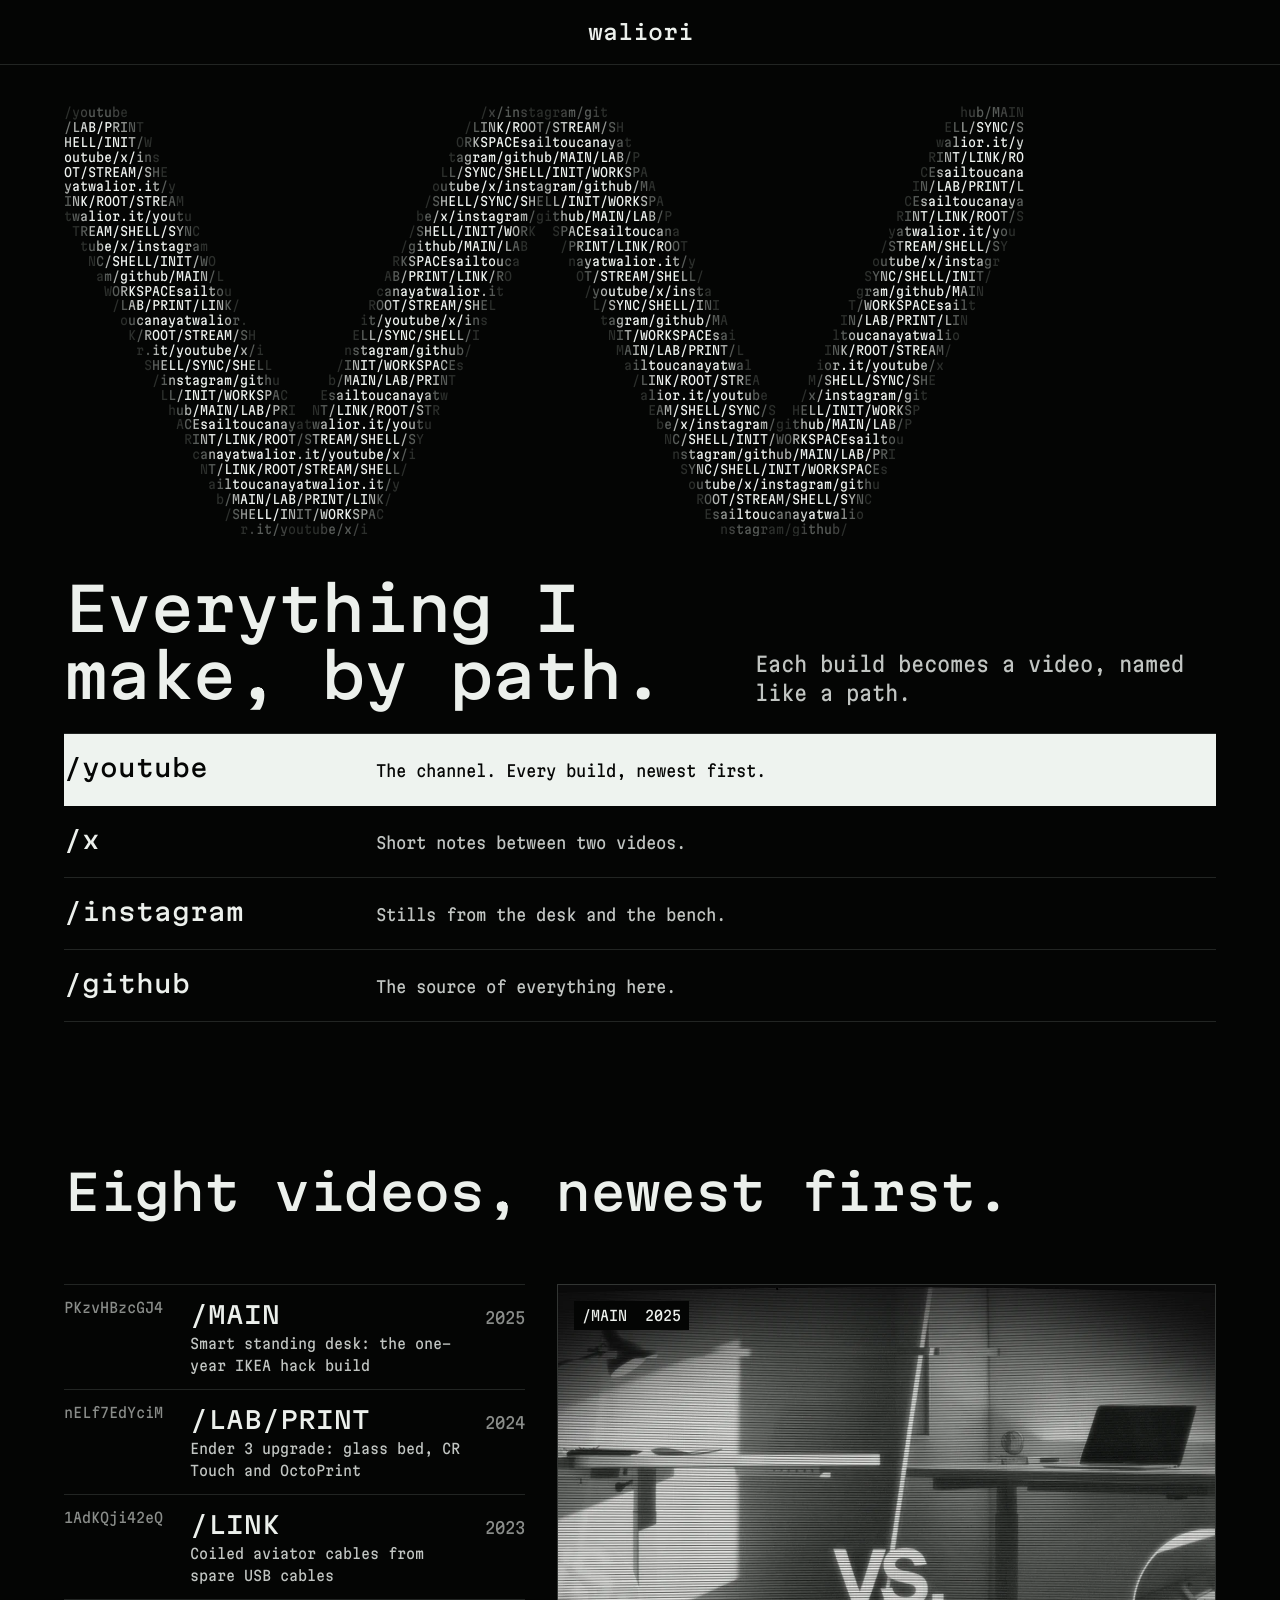
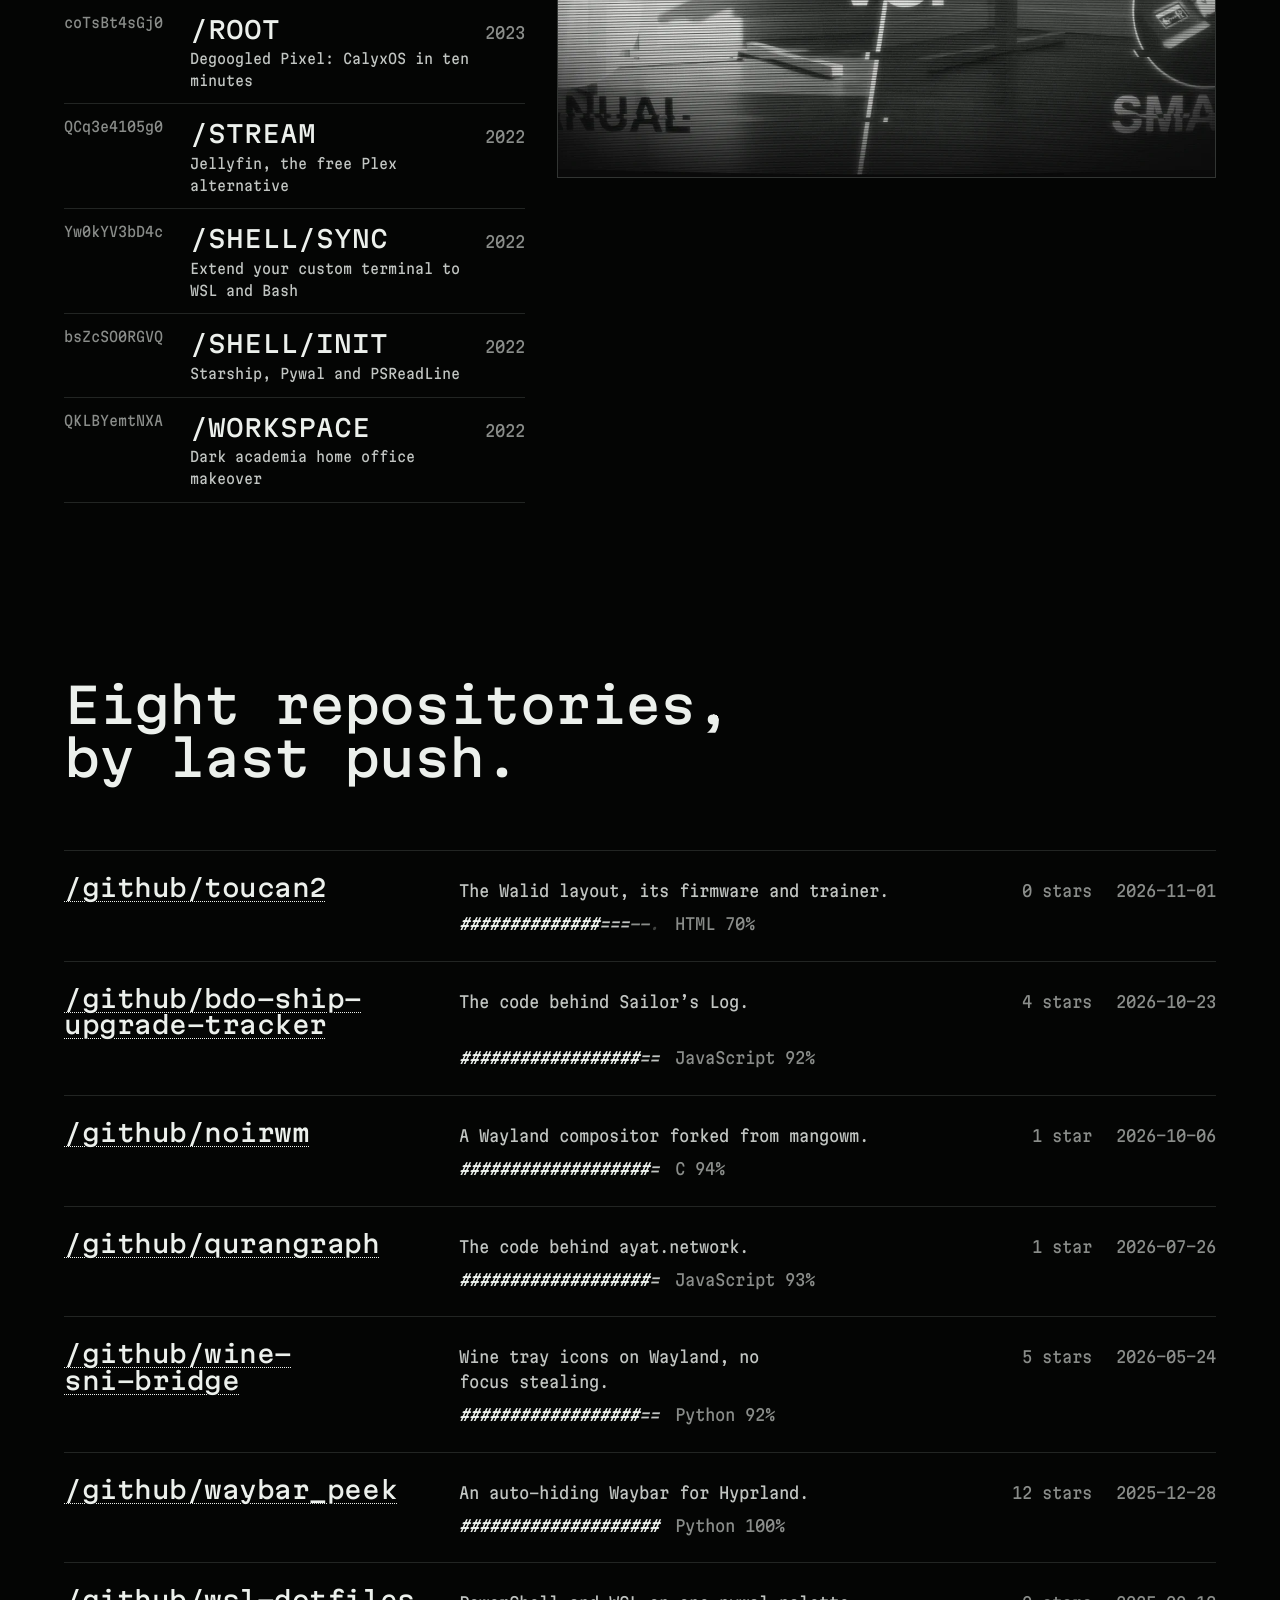
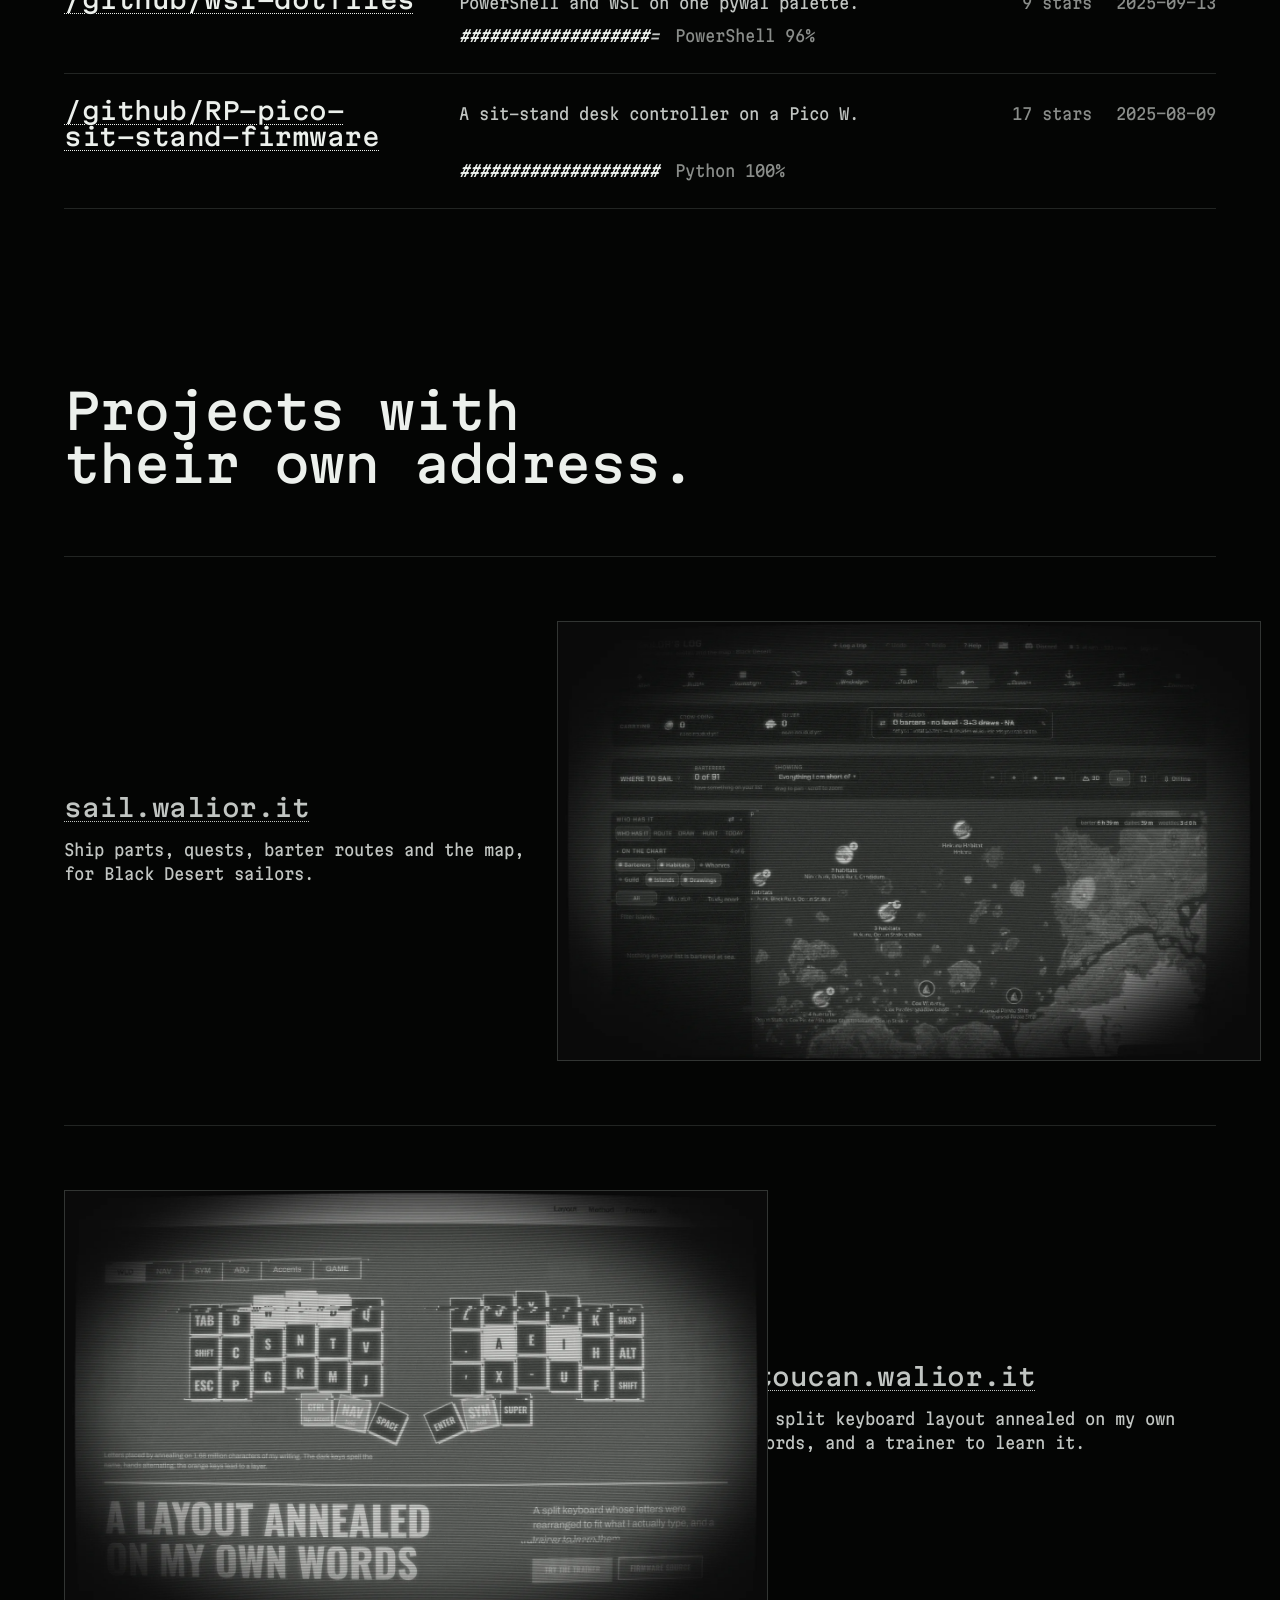
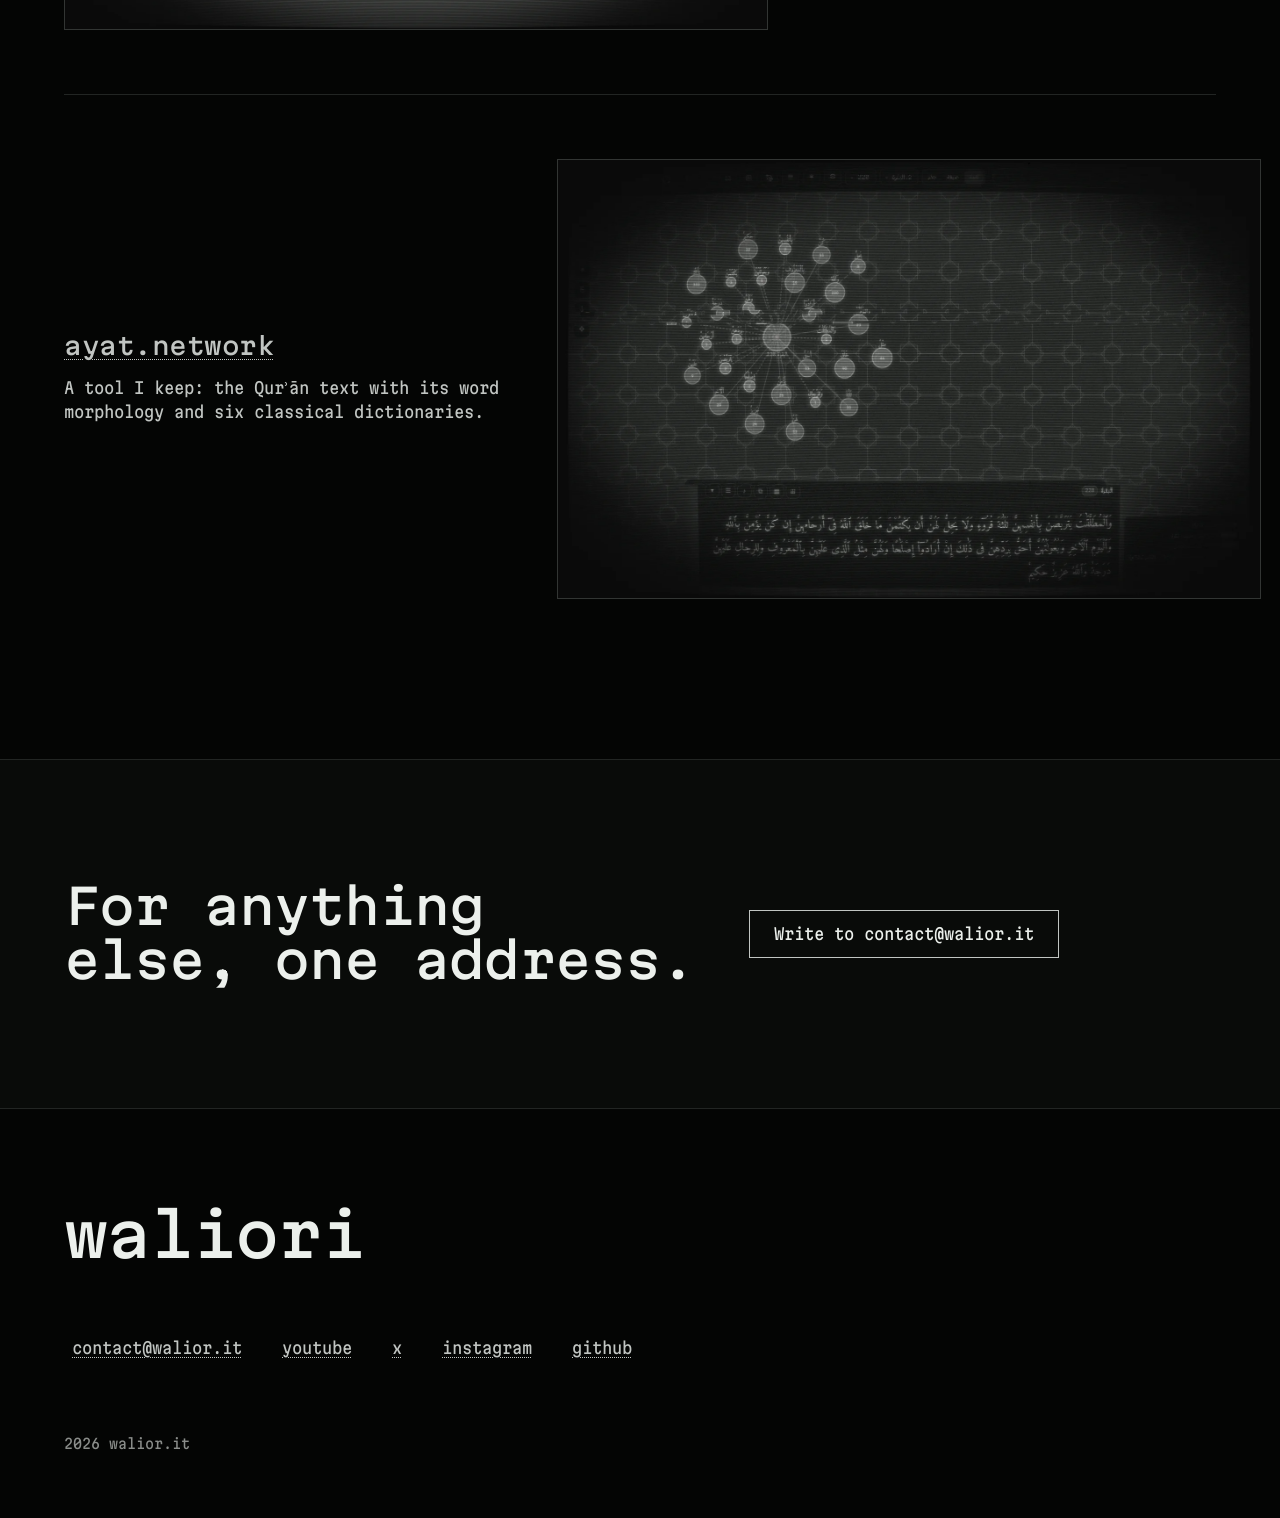
==== site/index.html @ be0cc763 "the videos become a log beside a monitor: eight rows with their full ids, paths, titles and years, a" ====
<!doctype html>
<html lang="en">
<head>
<meta charset="utf-8">
<meta name="viewport" content="width=device-width, initial-scale=1">
<title>waliori</title>
<meta name="description" content="waliori: the channel, the accounts and the projects, listed as paths.">
<link rel="canonical" href="https://walior.it/">
<link rel="icon" href="favicon.svg" type="image/svg+xml">
<meta property="og:title" content="waliori">
<meta property="og:description" content="The channel, the accounts and the projects, listed as paths.">
<meta property="og:url" content="https://walior.it/">
<meta property="og:image" content="https://walior.it/og.png">
<meta property="og:type" content="website">
<meta name="twitter:card" content="summary_large_image">
<link rel="preconnect" href="https://fonts.googleapis.com">
<link rel="preconnect" href="https://fonts.gstatic.com" crossorigin>
<link href="https://fonts.googleapis.com/css2?family=Martian+Mono:wdth,wght@75..112.5,400..700&display=swap" rel="stylesheet">
<link rel="stylesheet" href="style.css">
<script>document.documentElement.classList.add('js');</script>
<script type="application/ld+json">
{"@context":"https://schema.org","@graph":[
 {"@type":"Person","@id":"https://walior.it/#waliori","name":"waliori","url":"https://walior.it/","image":"https://walior.it/og.png",
  "sameAs":["https://www.youtube.com/channel/UCEMDIemBABgR4RmRge88Nzg","https://x.com/waliori","https://www.instagram.com/waliorit/","https://github.com/waliori"],
  "email":"mailto:contact@walior.it"},
 {"@type":"WebSite","@id":"https://walior.it/#site","url":"https://walior.it/","name":"waliori","publisher":{"@id":"https://walior.it/#waliori"},"inLanguage":"en"}
]}
</script>
</head>
<body>
<a class="skip" href="#main">Skip to content</a>
<header class="mast">
  <div class="container"><a class="wordmark" href="/" aria-label="waliori, home">waliori</a></div>
</header>
<main id="main">
  <section class="hero">
    <div class="container">
      <figure class="mark" aria-label="The waliori mark: four slashes typed in a row, a w, printed from the names of the paths on this page">
        <pre aria-hidden="true"><b style="--r:0"><i class="g0">/</i><i class="g0">y</i><i class="g1">o</i><i class="g2">u</i><i class="g2">t</i><i class="g2">u</i><i class="g1">b</i><i class="g0">e</i>                                            <i class="g0">/</i><i class="g1">x</i><i class="g2">/</i><i class="g2">i</i><i class="g2">n</i><i class="g1">s</i><i class="g0">t</i><i class="g0">a</i><i class="g0">g</i><i class="g0">r</i><i class="g1">a</i><i class="g2">m</i><i class="g2">/</i><i class="g2">g</i><i class="g1">i</i><i class="g0">t</i>                                            <i class="g0">h</i><i class="g1">u</i><i class="g2">b</i><i class="g2">/</i><i class="g2">M</i><i class="g1">A</i><i class="g0">I</i><i class="g0">N</i></b><b style="--r:1"><i class="g3">/</i><i class="g5">L</i><i class="g6">A</i><i class="g7">B</i><i class="g7">/</i><i class="g7">P</i><i class="g5">R</i><i class="g4">I</i><i class="g2">N</i><i class="g0">T</i>                                        <i class="g0">/</i><i class="g2">L</i><i class="g4">I</i><i class="g5">N</i><i class="g7">K</i><i class="g7">/</i><i class="g7">R</i><i class="g6">O</i><i class="g5">O</i><i class="g3">T</i><i class="g3">/</i><i class="g5">S</i><i class="g6">T</i><i class="g7">R</i><i class="g7">E</i><i class="g7">A</i><i class="g5">M</i><i class="g4">/</i><i class="g2">S</i><i class="g0">H</i>                                        <i class="g0">E</i><i class="g2">L</i><i class="g4">L</i><i class="g5">/</i><i class="g7">S</i><i class="g7">Y</i><i class="g7">N</i><i class="g6">C</i><i class="g5">/</i><i class="g3">S</i></b><b style="--r:2"><i class="g6">H</i><i class="g7">E</i><i class="g7">L</i><i class="g7">L</i><i class="g7">/</i><i class="g7">I</i><i class="g7">N</i><i class="g7">I</i><i class="g5">T</i><i class="g2">/</i><i class="g0">W</i>                                      <i class="g0">O</i><i class="g2">R</i><i class="g5">K</i><i class="g7">S</i><i class="g7">P</i><i class="g7">A</i><i class="g7">C</i><i class="g7">E</i><i class="g7">s</i><i class="g7">a</i><i class="g6">i</i><i class="g6">l</i><i class="g7">t</i><i class="g7">o</i><i class="g7">u</i><i class="g7">c</i><i class="g7">a</i><i class="g7">n</i><i class="g7">a</i><i class="g5">y</i><i class="g2">a</i><i class="g0">t</i>                                      <i class="g0">w</i><i class="g2">a</i><i class="g5">l</i><i class="g7">i</i><i class="g7">o</i><i class="g7">r</i><i class="g7">.</i><i class="g7">i</i><i class="g7">t</i><i class="g7">/</i><i class="g6">y</i></b><b style="--r:3"><i class="g7">o</i><i class="g7">u</i><i class="g7">t</i><i class="g7">u</i><i class="g7">b</i><i class="g7">e</i><i class="g7">/</i><i class="g7">x</i><i class="g7">/</i><i class="g5">i</i><i class="g2">n</i><i class="g0">s</i>                                    <i class="g0">t</i><i class="g2">a</i><i class="g5">g</i><i class="g7">r</i><i class="g7">a</i><i class="g7">m</i><i class="g7">/</i><i class="g7">g</i><i class="g7">i</i><i class="g7">t</i><i class="g7">h</i><i class="g7">u</i><i class="g7">b</i><i class="g7">/</i><i class="g7">M</i><i class="g7">A</i><i class="g7">I</i><i class="g7">N</i><i class="g7">/</i><i class="g7">L</i><i class="g7">A</i><i class="g5">B</i><i class="g2">/</i><i class="g0">P</i>                                    <i class="g0">R</i><i class="g2">I</i><i class="g5">N</i><i class="g7">T</i><i class="g7">/</i><i class="g7">L</i><i class="g7">I</i><i class="g7">N</i><i class="g7">K</i><i class="g7">/</i><i class="g7">R</i><i class="g7">O</i></b><b style="--r:4"><i class="g7">O</i><i class="g7">T</i><i class="g7">/</i><i class="g7">S</i><i class="g7">T</i><i class="g7">R</i><i class="g7">E</i><i class="g7">A</i><i class="g7">M</i><i class="g7">/</i><i class="g5">S</i><i class="g2">H</i><i class="g0">E</i>                                  <i class="g0">L</i><i class="g2">L</i><i class="g5">/</i><i class="g7">S</i><i class="g7">Y</i><i class="g7">N</i><i class="g7">C</i><i class="g7">/</i><i class="g7">S</i><i class="g7">H</i><i class="g7">E</i><i class="g7">L</i><i class="g7">L</i><i class="g7">/</i><i class="g7">I</i><i class="g7">N</i><i class="g7">I</i><i class="g7">T</i><i class="g7">/</i><i class="g7">W</i><i class="g7">O</i><i class="g7">R</i><i class="g7">K</i><i class="g5">S</i><i class="g2">P</i><i class="g0">A</i>                                  <i class="g0">C</i><i class="g2">E</i><i class="g5">s</i><i class="g7">a</i><i class="g7">i</i><i class="g7">l</i><i class="g7">t</i><i class="g7">o</i><i class="g7">u</i><i class="g7">c</i><i class="g7">a</i><i class="g7">n</i><i class="g7">a</i></b><b style="--r:5"><i class="g5">y</i><i class="g7">a</i><i class="g7">t</i><i class="g7">w</i><i class="g7">a</i><i class="g7">l</i><i class="g7">i</i><i class="g7">o</i><i class="g7">r</i><i class="g7">.</i><i class="g7">i</i><i class="g5">t</i><i class="g2">/</i><i class="g0">y</i>                                <i class="g0">o</i><i class="g2">u</i><i class="g5">t</i><i class="g7">u</i><i class="g7">b</i><i class="g7">e</i><i class="g7">/</i><i class="g7">x</i><i class="g7">/</i><i class="g7">i</i><i class="g7">n</i><i class="g7">s</i><i class="g7">t</i><i class="g5">a</i><i class="g5">g</i><i class="g7">r</i><i class="g7">a</i><i class="g7">m</i><i class="g7">/</i><i class="g7">g</i><i class="g7">i</i><i class="g7">t</i><i class="g7">h</i><i class="g7">u</i><i class="g7">b</i><i class="g5">/</i><i class="g2">M</i><i class="g0">A</i>                                <i class="g0">I</i><i class="g2">N</i><i class="g5">/</i><i class="g7">L</i><i class="g7">A</i><i class="g7">B</i><i class="g7">/</i><i class="g7">P</i><i class="g7">R</i><i class="g7">I</i><i class="g7">N</i><i class="g7">T</i><i class="g7">/</i><i class="g5">L</i></b><b style="--r:6"><i class="g2">I</i><i class="g5">N</i><i class="g7">K</i><i class="g7">/</i><i class="g7">R</i><i class="g7">O</i><i class="g7">O</i><i class="g7">T</i><i class="g7">/</i><i class="g7">S</i><i class="g7">T</i><i class="g7">R</i><i class="g5">E</i><i class="g2">A</i><i class="g0">M</i>                              <i class="g0">/</i><i class="g2">S</i><i class="g5">H</i><i class="g7">E</i><i class="g7">L</i><i class="g7">L</i><i class="g7">/</i><i class="g7">S</i><i class="g7">Y</i><i class="g7">N</i><i class="g7">C</i><i class="g7">/</i><i class="g7">S</i><i class="g5">H</i><i class="g2">E</i><i class="g2">L</i><i class="g5">L</i><i class="g7">/</i><i class="g7">I</i><i class="g7">N</i><i class="g7">I</i><i class="g7">T</i><i class="g7">/</i><i class="g7">W</i><i class="g7">O</i><i class="g7">R</i><i class="g7">K</i><i class="g5">S</i><i class="g2">P</i><i class="g0">A</i>                              <i class="g0">C</i><i class="g2">E</i><i class="g5">s</i><i class="g7">a</i><i class="g7">i</i><i class="g7">l</i><i class="g7">t</i><i class="g7">o</i><i class="g7">u</i><i class="g7">c</i><i class="g7">a</i><i class="g7">n</i><i class="g7">a</i><i class="g5">y</i><i class="g2">a</i></b><b style="--r:7"><i class="g0">t</i><i class="g2">w</i><i class="g5">a</i><i class="g7">l</i><i class="g7">i</i><i class="g7">o</i><i class="g7">r</i><i class="g7">.</i><i class="g7">i</i><i class="g7">t</i><i class="g7">/</i><i class="g7">y</i><i class="g7">o</i><i class="g5">u</i><i class="g2">t</i><i class="g0">u</i>                            <i class="g0">b</i><i class="g2">e</i><i class="g5">/</i><i class="g7">x</i><i class="g7">/</i><i class="g7">i</i><i class="g7">n</i><i class="g7">s</i><i class="g7">t</i><i class="g7">a</i><i class="g7">g</i><i class="g7">r</i><i class="g7">a</i><i class="g5">m</i><i class="g2">/</i><i class="g0">g</i><i class="g0">i</i><i class="g2">t</i><i class="g5">h</i><i class="g7">u</i><i class="g7">b</i><i class="g7">/</i><i class="g7">M</i><i class="g7">A</i><i class="g7">I</i><i class="g7">N</i><i class="g7">/</i><i class="g7">L</i><i class="g7">A</i><i class="g5">B</i><i class="g2">/</i><i class="g0">P</i>                            <i class="g0">R</i><i class="g2">I</i><i class="g5">N</i><i class="g7">T</i><i class="g7">/</i><i class="g7">L</i><i class="g7">I</i><i class="g7">N</i><i class="g7">K</i><i class="g7">/</i><i class="g7">R</i><i class="g7">O</i><i class="g7">O</i><i class="g5">T</i><i class="g2">/</i><i class="g0">S</i></b><b style="--r:8"> <i class="g0">T</i><i class="g2">R</i><i class="g5">E</i><i class="g7">A</i><i class="g7">M</i><i class="g7">/</i><i class="g7">S</i><i class="g7">H</i><i class="g7">E</i><i class="g7">L</i><i class="g7">L</i><i class="g7">/</i><i class="g7">S</i><i class="g5">Y</i><i class="g2">N</i><i class="g0">C</i>                          <i class="g0">/</i><i class="g2">S</i><i class="g5">H</i><i class="g7">E</i><i class="g7">L</i><i class="g7">L</i><i class="g7">/</i><i class="g7">I</i><i class="g7">N</i><i class="g7">I</i><i class="g7">T</i><i class="g7">/</i><i class="g7">W</i><i class="g5">O</i><i class="g2">R</i><i class="g0">K</i>  <i class="g0">S</i><i class="g2">P</i><i class="g5">A</i><i class="g7">C</i><i class="g7">E</i><i class="g7">s</i><i class="g7">a</i><i class="g7">i</i><i class="g7">l</i><i class="g7">t</i><i class="g7">o</i><i class="g7">u</i><i class="g7">c</i><i class="g5">a</i><i class="g2">n</i><i class="g0">a</i>                          <i class="g0">y</i><i class="g2">a</i><i class="g5">t</i><i class="g7">w</i><i class="g7">a</i><i class="g7">l</i><i class="g7">i</i><i class="g7">o</i><i class="g7">r</i><i class="g7">.</i><i class="g7">i</i><i class="g7">t</i><i class="g7">/</i><i class="g5">y</i><i class="g2">o</i><i class="g0">u</i></b><b style="--r:9">  <i class="g0">t</i><i class="g2">u</i><i class="g5">b</i><i class="g7">e</i><i class="g7">/</i><i class="g7">x</i><i class="g7">/</i><i class="g7">i</i><i class="g7">n</i><i class="g7">s</i><i class="g7">t</i><i class="g7">a</i><i class="g7">g</i><i class="g5">r</i><i class="g2">a</i><i class="g0">m</i>                        <i class="g0">/</i><i class="g2">g</i><i class="g5">i</i><i class="g7">t</i><i class="g7">h</i><i class="g7">u</i><i class="g7">b</i><i class="g7">/</i><i class="g7">M</i><i class="g7">A</i><i class="g7">I</i><i class="g7">N</i><i class="g7">/</i><i class="g5">L</i><i class="g2">A</i><i class="g0">B</i>    <i class="g0">/</i><i class="g2">P</i><i class="g5">R</i><i class="g7">I</i><i class="g7">N</i><i class="g7">T</i><i class="g7">/</i><i class="g7">L</i><i class="g7">I</i><i class="g7">N</i><i class="g7">K</i><i class="g7">/</i><i class="g7">R</i><i class="g5">O</i><i class="g2">O</i><i class="g0">T</i>                        <i class="g0">/</i><i class="g2">S</i><i class="g5">T</i><i class="g7">R</i><i class="g7">E</i><i class="g7">A</i><i class="g7">M</i><i class="g7">/</i><i class="g7">S</i><i class="g7">H</i><i class="g7">E</i><i class="g7">L</i><i class="g7">L</i><i class="g5">/</i><i class="g2">S</i><i class="g0">Y</i></b><b style="--r:10">   <i class="g0">N</i><i class="g2">C</i><i class="g5">/</i><i class="g7">S</i><i class="g7">H</i><i class="g7">E</i><i class="g7">L</i><i class="g7">L</i><i class="g7">/</i><i class="g7">I</i><i class="g7">N</i><i class="g7">I</i><i class="g7">T</i><i class="g5">/</i><i class="g2">W</i><i class="g0">O</i>                      <i class="g0">R</i><i class="g2">K</i><i class="g5">S</i><i class="g7">P</i><i class="g7">A</i><i class="g7">C</i><i class="g7">E</i><i class="g7">s</i><i class="g7">a</i><i class="g7">i</i><i class="g7">l</i><i class="g7">t</i><i class="g7">o</i><i class="g5">u</i><i class="g2">c</i><i class="g0">a</i>      <i class="g0">n</i><i class="g2">a</i><i class="g5">y</i><i class="g7">a</i><i class="g7">t</i><i class="g7">w</i><i class="g7">a</i><i class="g7">l</i><i class="g7">i</i><i class="g7">o</i><i class="g7">r</i><i class="g7">.</i><i class="g7">i</i><i class="g5">t</i><i class="g2">/</i><i class="g0">y</i>                      <i class="g0">o</i><i class="g2">u</i><i class="g5">t</i><i class="g7">u</i><i class="g7">b</i><i class="g7">e</i><i class="g7">/</i><i class="g7">x</i><i class="g7">/</i><i class="g7">i</i><i class="g7">n</i><i class="g7">s</i><i class="g7">t</i><i class="g5">a</i><i class="g2">g</i><i class="g0">r</i></b><b style="--r:11">    <i class="g0">a</i><i class="g2">m</i><i class="g5">/</i><i class="g7">g</i><i class="g7">i</i><i class="g7">t</i><i class="g7">h</i><i class="g7">u</i><i class="g7">b</i><i class="g7">/</i><i class="g7">M</i><i class="g7">A</i><i class="g7">I</i><i class="g5">N</i><i class="g2">/</i><i class="g0">L</i>                    <i class="g0">A</i><i class="g2">B</i><i class="g5">/</i><i class="g7">P</i><i class="g7">R</i><i class="g7">I</i><i class="g7">N</i><i class="g7">T</i><i class="g7">/</i><i class="g7">L</i><i class="g7">I</i><i class="g7">N</i><i class="g7">K</i><i class="g5">/</i><i class="g2">R</i><i class="g0">O</i>        <i class="g0">O</i><i class="g2">T</i><i class="g5">/</i><i class="g7">S</i><i class="g7">T</i><i class="g7">R</i><i class="g7">E</i><i class="g7">A</i><i class="g7">M</i><i class="g7">/</i><i class="g7">S</i><i class="g7">H</i><i class="g7">E</i><i class="g5">L</i><i class="g2">L</i><i class="g0">/</i>                    <i class="g0">S</i><i class="g2">Y</i><i class="g5">N</i><i class="g7">C</i><i class="g7">/</i><i class="g7">S</i><i class="g7">H</i><i class="g7">E</i><i class="g7">L</i><i class="g7">L</i><i class="g7">/</i><i class="g7">I</i><i class="g7">N</i><i class="g5">I</i><i class="g2">T</i><i class="g0">/</i></b><b style="--r:12">     <i class="g0">W</i><i class="g2">O</i><i class="g5">R</i><i class="g7">K</i><i class="g7">S</i><i class="g7">P</i><i class="g7">A</i><i class="g7">C</i><i class="g7">E</i><i class="g7">s</i><i class="g7">a</i><i class="g7">i</i><i class="g7">l</i><i class="g5">t</i><i class="g2">o</i><i class="g0">u</i>                  <i class="g0">c</i><i class="g2">a</i><i class="g5">n</i><i class="g7">a</i><i class="g7">y</i><i class="g7">a</i><i class="g7">t</i><i class="g7">w</i><i class="g7">a</i><i class="g7">l</i><i class="g7">i</i><i class="g7">o</i><i class="g7">r</i><i class="g5">.</i><i class="g2">i</i><i class="g0">t</i>          <i class="g0">/</i><i class="g2">y</i><i class="g5">o</i><i class="g7">u</i><i class="g7">t</i><i class="g7">u</i><i class="g7">b</i><i class="g7">e</i><i class="g7">/</i><i class="g7">x</i><i class="g7">/</i><i class="g7">i</i><i class="g7">n</i><i class="g5">s</i><i class="g2">t</i><i class="g0">a</i>                  <i class="g0">g</i><i class="g2">r</i><i class="g5">a</i><i class="g7">m</i><i class="g7">/</i><i class="g7">g</i><i class="g7">i</i><i class="g7">t</i><i class="g7">h</i><i class="g7">u</i><i class="g7">b</i><i class="g7">/</i><i class="g7">M</i><i class="g5">A</i><i class="g2">I</i><i class="g0">N</i></b><b style="--r:13">      <i class="g0">/</i><i class="g2">L</i><i class="g5">A</i><i class="g7">B</i><i class="g7">/</i><i class="g7">P</i><i class="g7">R</i><i class="g7">I</i><i class="g7">N</i><i class="g7">T</i><i class="g7">/</i><i class="g7">L</i><i class="g7">I</i><i class="g5">N</i><i class="g2">K</i><i class="g0">/</i>                <i class="g0">R</i><i class="g2">O</i><i class="g5">O</i><i class="g7">T</i><i class="g7">/</i><i class="g7">S</i><i class="g7">T</i><i class="g7">R</i><i class="g7">E</i><i class="g7">A</i><i class="g7">M</i><i class="g7">/</i><i class="g7">S</i><i class="g5">H</i><i class="g2">E</i><i class="g0">L</i>            <i class="g0">L</i><i class="g2">/</i><i class="g5">S</i><i class="g7">Y</i><i class="g7">N</i><i class="g7">C</i><i class="g7">/</i><i class="g7">S</i><i class="g7">H</i><i class="g7">E</i><i class="g7">L</i><i class="g7">L</i><i class="g7">/</i><i class="g5">I</i><i class="g2">N</i><i class="g0">I</i>                <i class="g0">T</i><i class="g2">/</i><i class="g5">W</i><i class="g7">O</i><i class="g7">R</i><i class="g7">K</i><i class="g7">S</i><i class="g7">P</i><i class="g7">A</i><i class="g7">C</i><i class="g7">E</i><i class="g7">s</i><i class="g7">a</i><i class="g5">i</i><i class="g2">l</i><i class="g0">t</i></b><b style="--r:14">       <i class="g0">o</i><i class="g2">u</i><i class="g5">c</i><i class="g7">a</i><i class="g7">n</i><i class="g7">a</i><i class="g7">y</i><i class="g7">a</i><i class="g7">t</i><i class="g7">w</i><i class="g7">a</i><i class="g7">l</i><i class="g7">i</i><i class="g5">o</i><i class="g2">r</i><i class="g0">.</i>              <i class="g0">i</i><i class="g2">t</i><i class="g5">/</i><i class="g7">y</i><i class="g7">o</i><i class="g7">u</i><i class="g7">t</i><i class="g7">u</i><i class="g7">b</i><i class="g7">e</i><i class="g7">/</i><i class="g7">x</i><i class="g7">/</i><i class="g5">i</i><i class="g2">n</i><i class="g0">s</i>              <i class="g0">t</i><i class="g2">a</i><i class="g5">g</i><i class="g7">r</i><i class="g7">a</i><i class="g7">m</i><i class="g7">/</i><i class="g7">g</i><i class="g7">i</i><i class="g7">t</i><i class="g7">h</i><i class="g7">u</i><i class="g7">b</i><i class="g5">/</i><i class="g2">M</i><i class="g0">A</i>              <i class="g0">I</i><i class="g2">N</i><i class="g5">/</i><i class="g7">L</i><i class="g7">A</i><i class="g7">B</i><i class="g7">/</i><i class="g7">P</i><i class="g7">R</i><i class="g7">I</i><i class="g7">N</i><i class="g7">T</i><i class="g7">/</i><i class="g5">L</i><i class="g2">I</i><i class="g0">N</i></b><b style="--r:15">        <i class="g0">K</i><i class="g2">/</i><i class="g5">R</i><i class="g7">O</i><i class="g7">O</i><i class="g7">T</i><i class="g7">/</i><i class="g7">S</i><i class="g7">T</i><i class="g7">R</i><i class="g7">E</i><i class="g7">A</i><i class="g7">M</i><i class="g5">/</i><i class="g2">S</i><i class="g0">H</i>            <i class="g0">E</i><i class="g2">L</i><i class="g5">L</i><i class="g7">/</i><i class="g7">S</i><i class="g7">Y</i><i class="g7">N</i><i class="g7">C</i><i class="g7">/</i><i class="g7">S</i><i class="g7">H</i><i class="g7">E</i><i class="g7">L</i><i class="g5">L</i><i class="g2">/</i><i class="g0">I</i>                <i class="g0">N</i><i class="g2">I</i><i class="g5">T</i><i class="g7">/</i><i class="g7">W</i><i class="g7">O</i><i class="g7">R</i><i class="g7">K</i><i class="g7">S</i><i class="g7">P</i><i class="g7">A</i><i class="g7">C</i><i class="g7">E</i><i class="g5">s</i><i class="g2">a</i><i class="g0">i</i>            <i class="g0">l</i><i class="g2">t</i><i class="g5">o</i><i class="g7">u</i><i class="g7">c</i><i class="g7">a</i><i class="g7">n</i><i class="g7">a</i><i class="g7">y</i><i class="g7">a</i><i class="g7">t</i><i class="g7">w</i><i class="g7">a</i><i class="g5">l</i><i class="g2">i</i><i class="g0">o</i></b><b style="--r:16">         <i class="g0">r</i><i class="g2">.</i><i class="g5">i</i><i class="g7">t</i><i class="g7">/</i><i class="g7">y</i><i class="g7">o</i><i class="g7">u</i><i class="g7">t</i><i class="g7">u</i><i class="g7">b</i><i class="g7">e</i><i class="g7">/</i><i class="g5">x</i><i class="g2">/</i><i class="g0">i</i>          <i class="g0">n</i><i class="g2">s</i><i class="g5">t</i><i class="g7">a</i><i class="g7">g</i><i class="g7">r</i><i class="g7">a</i><i class="g7">m</i><i class="g7">/</i><i class="g7">g</i><i class="g7">i</i><i class="g7">t</i><i class="g7">h</i><i class="g5">u</i><i class="g2">b</i><i class="g0">/</i>                  <i class="g0">M</i><i class="g2">A</i><i class="g5">I</i><i class="g7">N</i><i class="g7">/</i><i class="g7">L</i><i class="g7">A</i><i class="g7">B</i><i class="g7">/</i><i class="g7">P</i><i class="g7">R</i><i class="g7">I</i><i class="g7">N</i><i class="g5">T</i><i class="g2">/</i><i class="g0">L</i>          <i class="g0">I</i><i class="g2">N</i><i class="g5">K</i><i class="g7">/</i><i class="g7">R</i><i class="g7">O</i><i class="g7">O</i><i class="g7">T</i><i class="g7">/</i><i class="g7">S</i><i class="g7">T</i><i class="g7">R</i><i class="g7">E</i><i class="g5">A</i><i class="g2">M</i><i class="g0">/</i></b><b style="--r:17">          <i class="g0">S</i><i class="g2">H</i><i class="g5">E</i><i class="g7">L</i><i class="g7">L</i><i class="g7">/</i><i class="g7">S</i><i class="g7">Y</i><i class="g7">N</i><i class="g7">C</i><i class="g7">/</i><i class="g7">S</i><i class="g7">H</i><i class="g5">E</i><i class="g2">L</i><i class="g0">L</i>        <i class="g0">/</i><i class="g2">I</i><i class="g5">N</i><i class="g7">I</i><i class="g7">T</i><i class="g7">/</i><i class="g7">W</i><i class="g7">O</i><i class="g7">R</i><i class="g7">K</i><i class="g7">S</i><i class="g7">P</i><i class="g7">A</i><i class="g5">C</i><i class="g2">E</i><i class="g0">s</i>                    <i class="g0">a</i><i class="g2">i</i><i class="g5">l</i><i class="g7">t</i><i class="g7">o</i><i class="g7">u</i><i class="g7">c</i><i class="g7">a</i><i class="g7">n</i><i class="g7">a</i><i class="g7">y</i><i class="g7">a</i><i class="g7">t</i><i class="g5">w</i><i class="g2">a</i><i class="g0">l</i>        <i class="g0">i</i><i class="g2">o</i><i class="g5">r</i><i class="g7">.</i><i class="g7">i</i><i class="g7">t</i><i class="g7">/</i><i class="g7">y</i><i class="g7">o</i><i class="g7">u</i><i class="g7">t</i><i class="g7">u</i><i class="g7">b</i><i class="g5">e</i><i class="g2">/</i><i class="g0">x</i></b><b style="--r:18">           <i class="g0">/</i><i class="g2">i</i><i class="g5">n</i><i class="g7">s</i><i class="g7">t</i><i class="g7">a</i><i class="g7">g</i><i class="g7">r</i><i class="g7">a</i><i class="g7">m</i><i class="g7">/</i><i class="g7">g</i><i class="g7">i</i><i class="g5">t</i><i class="g2">h</i><i class="g0">u</i>      <i class="g0">b</i><i class="g2">/</i><i class="g5">M</i><i class="g7">A</i><i class="g7">I</i><i class="g7">N</i><i class="g7">/</i><i class="g7">L</i><i class="g7">A</i><i class="g7">B</i><i class="g7">/</i><i class="g7">P</i><i class="g7">R</i><i class="g5">I</i><i class="g2">N</i><i class="g0">T</i>                      <i class="g0">/</i><i class="g2">L</i><i class="g5">I</i><i class="g7">N</i><i class="g7">K</i><i class="g7">/</i><i class="g7">R</i><i class="g7">O</i><i class="g7">O</i><i class="g7">T</i><i class="g7">/</i><i class="g7">S</i><i class="g7">T</i><i class="g5">R</i><i class="g2">E</i><i class="g0">A</i>      <i class="g0">M</i><i class="g2">/</i><i class="g5">S</i><i class="g7">H</i><i class="g7">E</i><i class="g7">L</i><i class="g7">L</i><i class="g7">/</i><i class="g7">S</i><i class="g7">Y</i><i class="g7">N</i><i class="g7">C</i><i class="g7">/</i><i class="g5">S</i><i class="g2">H</i><i class="g0">E</i></b><b style="--r:19">            <i class="g0">L</i><i class="g2">L</i><i class="g5">/</i><i class="g7">I</i><i class="g7">N</i><i class="g7">I</i><i class="g7">T</i><i class="g7">/</i><i class="g7">W</i><i class="g7">O</i><i class="g7">R</i><i class="g7">K</i><i class="g7">S</i><i class="g5">P</i><i class="g2">A</i><i class="g0">C</i>    <i class="g0">E</i><i class="g2">s</i><i class="g5">a</i><i class="g7">i</i><i class="g7">l</i><i class="g7">t</i><i class="g7">o</i><i class="g7">u</i><i class="g7">c</i><i class="g7">a</i><i class="g7">n</i><i class="g7">a</i><i class="g7">y</i><i class="g5">a</i><i class="g2">t</i><i class="g0">w</i>                        <i class="g0">a</i><i class="g2">l</i><i class="g5">i</i><i class="g7">o</i><i class="g7">r</i><i class="g7">.</i><i class="g7">i</i><i class="g7">t</i><i class="g7">/</i><i class="g7">y</i><i class="g7">o</i><i class="g7">u</i><i class="g7">t</i><i class="g5">u</i><i class="g2">b</i><i class="g0">e</i>    <i class="g0">/</i><i class="g2">x</i><i class="g5">/</i><i class="g7">i</i><i class="g7">n</i><i class="g7">s</i><i class="g7">t</i><i class="g7">a</i><i class="g7">g</i><i class="g7">r</i><i class="g7">a</i><i class="g7">m</i><i class="g7">/</i><i class="g5">g</i><i class="g2">i</i><i class="g0">t</i></b><b style="--r:20">             <i class="g0">h</i><i class="g2">u</i><i class="g5">b</i><i class="g7">/</i><i class="g7">M</i><i class="g7">A</i><i class="g7">I</i><i class="g7">N</i><i class="g7">/</i><i class="g7">L</i><i class="g7">A</i><i class="g7">B</i><i class="g7">/</i><i class="g5">P</i><i class="g2">R</i><i class="g0">I</i>  <i class="g0">N</i><i class="g2">T</i><i class="g5">/</i><i class="g7">L</i><i class="g7">I</i><i class="g7">N</i><i class="g7">K</i><i class="g7">/</i><i class="g7">R</i><i class="g7">O</i><i class="g7">O</i><i class="g7">T</i><i class="g7">/</i><i class="g5">S</i><i class="g2">T</i><i class="g0">R</i>                          <i class="g0">E</i><i class="g2">A</i><i class="g5">M</i><i class="g7">/</i><i class="g7">S</i><i class="g7">H</i><i class="g7">E</i><i class="g7">L</i><i class="g7">L</i><i class="g7">/</i><i class="g7">S</i><i class="g7">Y</i><i class="g7">N</i><i class="g5">C</i><i class="g2">/</i><i class="g0">S</i>  <i class="g0">H</i><i class="g2">E</i><i class="g5">L</i><i class="g7">L</i><i class="g7">/</i><i class="g7">I</i><i class="g7">N</i><i class="g7">I</i><i class="g7">T</i><i class="g7">/</i><i class="g7">W</i><i class="g7">O</i><i class="g7">R</i><i class="g5">K</i><i class="g2">S</i><i class="g0">P</i></b><b style="--r:21">              <i class="g0">A</i><i class="g2">C</i><i class="g5">E</i><i class="g7">s</i><i class="g7">a</i><i class="g7">i</i><i class="g7">l</i><i class="g7">t</i><i class="g7">o</i><i class="g7">u</i><i class="g7">c</i><i class="g7">a</i><i class="g7">n</i><i class="g5">a</i><i class="g2">y</i><i class="g0">a</i><i class="g0">t</i><i class="g2">w</i><i class="g5">a</i><i class="g7">l</i><i class="g7">i</i><i class="g7">o</i><i class="g7">r</i><i class="g7">.</i><i class="g7">i</i><i class="g7">t</i><i class="g7">/</i><i class="g7">y</i><i class="g7">o</i><i class="g5">u</i><i class="g2">t</i><i class="g0">u</i>                            <i class="g0">b</i><i class="g2">e</i><i class="g5">/</i><i class="g7">x</i><i class="g7">/</i><i class="g7">i</i><i class="g7">n</i><i class="g7">s</i><i class="g7">t</i><i class="g7">a</i><i class="g7">g</i><i class="g7">r</i><i class="g7">a</i><i class="g5">m</i><i class="g2">/</i><i class="g0">g</i><i class="g0">i</i><i class="g2">t</i><i class="g5">h</i><i class="g7">u</i><i class="g7">b</i><i class="g7">/</i><i class="g7">M</i><i class="g7">A</i><i class="g7">I</i><i class="g7">N</i><i class="g7">/</i><i class="g7">L</i><i class="g7">A</i><i class="g5">B</i><i class="g2">/</i><i class="g0">P</i></b><b style="--r:22">               <i class="g0">R</i><i class="g2">I</i><i class="g5">N</i><i class="g7">T</i><i class="g7">/</i><i class="g7">L</i><i class="g7">I</i><i class="g7">N</i><i class="g7">K</i><i class="g7">/</i><i class="g7">R</i><i class="g7">O</i><i class="g7">O</i><i class="g5">T</i><i class="g2">/</i><i class="g2">S</i><i class="g5">T</i><i class="g7">R</i><i class="g7">E</i><i class="g7">A</i><i class="g7">M</i><i class="g7">/</i><i class="g7">S</i><i class="g7">H</i><i class="g7">E</i><i class="g7">L</i><i class="g7">L</i><i class="g5">/</i><i class="g2">S</i><i class="g0">Y</i>                              <i class="g0">N</i><i class="g2">C</i><i class="g5">/</i><i class="g7">S</i><i class="g7">H</i><i class="g7">E</i><i class="g7">L</i><i class="g7">L</i><i class="g7">/</i><i class="g7">I</i><i class="g7">N</i><i class="g7">I</i><i class="g7">T</i><i class="g5">/</i><i class="g2">W</i><i class="g2">O</i><i class="g5">R</i><i class="g7">K</i><i class="g7">S</i><i class="g7">P</i><i class="g7">A</i><i class="g7">C</i><i class="g7">E</i><i class="g7">s</i><i class="g7">a</i><i class="g7">i</i><i class="g7">l</i><i class="g5">t</i><i class="g2">o</i><i class="g0">u</i></b><b style="--r:23">                <i class="g0">c</i><i class="g2">a</i><i class="g5">n</i><i class="g7">a</i><i class="g7">y</i><i class="g7">a</i><i class="g7">t</i><i class="g7">w</i><i class="g7">a</i><i class="g7">l</i><i class="g7">i</i><i class="g7">o</i><i class="g7">r</i><i class="g5">.</i><i class="g5">i</i><i class="g7">t</i><i class="g7">/</i><i class="g7">y</i><i class="g7">o</i><i class="g7">u</i><i class="g7">t</i><i class="g7">u</i><i class="g7">b</i><i class="g7">e</i><i class="g7">/</i><i class="g5">x</i><i class="g2">/</i><i class="g0">i</i>                                <i class="g0">n</i><i class="g2">s</i><i class="g5">t</i><i class="g7">a</i><i class="g7">g</i><i class="g7">r</i><i class="g7">a</i><i class="g7">m</i><i class="g7">/</i><i class="g7">g</i><i class="g7">i</i><i class="g7">t</i><i class="g7">h</i><i class="g5">u</i><i class="g5">b</i><i class="g7">/</i><i class="g7">M</i><i class="g7">A</i><i class="g7">I</i><i class="g7">N</i><i class="g7">/</i><i class="g7">L</i><i class="g7">A</i><i class="g7">B</i><i class="g7">/</i><i class="g5">P</i><i class="g2">R</i><i class="g0">I</i></b><b style="--r:24">                 <i class="g0">N</i><i class="g2">T</i><i class="g5">/</i><i class="g7">L</i><i class="g7">I</i><i class="g7">N</i><i class="g7">K</i><i class="g7">/</i><i class="g7">R</i><i class="g7">O</i><i class="g7">O</i><i class="g7">T</i><i class="g7">/</i><i class="g7">S</i><i class="g7">T</i><i class="g7">R</i><i class="g7">E</i><i class="g7">A</i><i class="g7">M</i><i class="g7">/</i><i class="g7">S</i><i class="g7">H</i><i class="g7">E</i><i class="g5">L</i><i class="g2">L</i><i class="g0">/</i>                                  <i class="g0">S</i><i class="g2">Y</i><i class="g5">N</i><i class="g7">C</i><i class="g7">/</i><i class="g7">S</i><i class="g7">H</i><i class="g7">E</i><i class="g7">L</i><i class="g7">L</i><i class="g7">/</i><i class="g7">I</i><i class="g7">N</i><i class="g7">I</i><i class="g7">T</i><i class="g7">/</i><i class="g7">W</i><i class="g7">O</i><i class="g7">R</i><i class="g7">K</i><i class="g7">S</i><i class="g7">P</i><i class="g7">A</i><i class="g5">C</i><i class="g2">E</i><i class="g0">s</i></b><b style="--r:25">                  <i class="g0">a</i><i class="g2">i</i><i class="g5">l</i><i class="g7">t</i><i class="g7">o</i><i class="g7">u</i><i class="g7">c</i><i class="g7">a</i><i class="g7">n</i><i class="g7">a</i><i class="g7">y</i><i class="g7">a</i><i class="g7">t</i><i class="g7">w</i><i class="g7">a</i><i class="g7">l</i><i class="g7">i</i><i class="g7">o</i><i class="g7">r</i><i class="g7">.</i><i class="g7">i</i><i class="g5">t</i><i class="g2">/</i><i class="g0">y</i>                                    <i class="g0">o</i><i class="g2">u</i><i class="g5">t</i><i class="g7">u</i><i class="g7">b</i><i class="g7">e</i><i class="g7">/</i><i class="g7">x</i><i class="g7">/</i><i class="g7">i</i><i class="g7">n</i><i class="g7">s</i><i class="g7">t</i><i class="g7">a</i><i class="g7">g</i><i class="g7">r</i><i class="g7">a</i><i class="g7">m</i><i class="g7">/</i><i class="g7">g</i><i class="g7">i</i><i class="g5">t</i><i class="g2">h</i><i class="g0">u</i></b><b style="--r:26">                   <i class="g0">b</i><i class="g2">/</i><i class="g5">M</i><i class="g7">A</i><i class="g7">I</i><i class="g7">N</i><i class="g7">/</i><i class="g7">L</i><i class="g7">A</i><i class="g7">B</i><i class="g6">/</i><i class="g6">P</i><i class="g7">R</i><i class="g7">I</i><i class="g7">N</i><i class="g7">T</i><i class="g7">/</i><i class="g7">L</i><i class="g7">I</i><i class="g5">N</i><i class="g2">K</i><i class="g0">/</i>                                      <i class="g0">R</i><i class="g2">O</i><i class="g5">O</i><i class="g7">T</i><i class="g7">/</i><i class="g7">S</i><i class="g7">T</i><i class="g7">R</i><i class="g7">E</i><i class="g7">A</i><i class="g6">M</i><i class="g6">/</i><i class="g7">S</i><i class="g7">H</i><i class="g7">E</i><i class="g7">L</i><i class="g7">L</i><i class="g7">/</i><i class="g7">S</i><i class="g5">Y</i><i class="g2">N</i><i class="g0">C</i></b><b style="--r:27">                    <i class="g0">/</i><i class="g2">S</i><i class="g4">H</i><i class="g5">E</i><i class="g7">L</i><i class="g7">L</i><i class="g7">/</i><i class="g6">I</i><i class="g5">N</i><i class="g3">I</i><i class="g3">T</i><i class="g5">/</i><i class="g6">W</i><i class="g7">O</i><i class="g7">R</i><i class="g7">K</i><i class="g5">S</i><i class="g4">P</i><i class="g2">A</i><i class="g0">C</i>                                        <i class="g0">E</i><i class="g2">s</i><i class="g4">a</i><i class="g5">i</i><i class="g7">l</i><i class="g7">t</i><i class="g7">o</i><i class="g6">u</i><i class="g5">c</i><i class="g3">a</i><i class="g3">n</i><i class="g5">a</i><i class="g6">y</i><i class="g7">a</i><i class="g7">t</i><i class="g7">w</i><i class="g5">a</i><i class="g4">l</i><i class="g2">i</i><i class="g0">o</i></b><b style="--r:28">                      <i class="g0">r</i><i class="g1">.</i><i class="g2">i</i><i class="g2">t</i><i class="g2">/</i><i class="g1">y</i><i class="g0">o</i><i class="g0">u</i><i class="g0">t</i><i class="g0">u</i><i class="g1">b</i><i class="g2">e</i><i class="g2">/</i><i class="g2">x</i><i class="g1">/</i><i class="g0">i</i>                                            <i class="g0">n</i><i class="g1">s</i><i class="g2">t</i><i class="g2">a</i><i class="g2">g</i><i class="g1">r</i><i class="g0">a</i><i class="g0">m</i><i class="g0">/</i><i class="g0">g</i><i class="g1">i</i><i class="g2">t</i><i class="g2">h</i><i class="g2">u</i><i class="g1">b</i><i class="g0">/</i></b></pre>
      </figure>
      <div class="ledge">
        <h1>Everything I make, by path.</h1>
        <p class="lead">Each build becomes a video, named like a path.</p>
      </div>
      <nav class="index" aria-label="Accounts">
        <a class="row row--primary" href="https://www.youtube.com/channel/UCEMDIemBABgR4RmRge88Nzg" target="_blank" rel="noopener"><span class="path">/youtube</span><span class="line">The channel. Every build, newest first.</span></a>
        <a class="row" href="https://x.com/waliori" target="_blank" rel="noopener"><span class="path">/x</span><span class="line">Short notes between two videos.</span></a>
        <a class="row" href="https://www.instagram.com/waliorit/" target="_blank" rel="noopener"><span class="path">/instagram</span><span class="line">Stills from the desk and the bench.</span></a>
        <a class="row" href="https://github.com/waliori" target="_blank" rel="noopener"><span class="path">/github</span><span class="line">The source of everything here.</span></a>
      </nav>
    </div>
  </section>

  <section class="videos">
    <div class="container">
      <h2>Eight videos, newest first.</h2>
      <div class="log">
        <ol class="log__rows" aria-label="The videos">
        <li><a href="https://www.youtube.com/watch?v=PKzvHBzcGJ4" target="_blank" rel="noopener" data-frame="images/v-PKzvHBzcGJ4.webp" data-label="/MAIN  2025"><span class="log__hash">PKzvHBzcGJ4</span><span class="log__path">/MAIN</span><span class="log__title">Smart standing desk: the one-year IKEA hack build</span><span class="log__year num">2025</span></a></li>
        <li><a href="https://www.youtube.com/watch?v=nELf7EdYciM" target="_blank" rel="noopener" data-frame="images/v-nELf7EdYciM.webp" data-label="/LAB/PRINT  2024"><span class="log__hash">nELf7EdYciM</span><span class="log__path">/LAB/PRINT</span><span class="log__title">Ender 3 upgrade: glass bed, CR Touch and OctoPrint</span><span class="log__year num">2024</span></a></li>
        <li><a href="https://www.youtube.com/watch?v=1AdKQji42eQ" target="_blank" rel="noopener" data-frame="images/v-1AdKQji42eQ.webp" data-label="/LINK  2023"><span class="log__hash">1AdKQji42eQ</span><span class="log__path">/LINK</span><span class="log__title">Coiled aviator cables from spare USB cables</span><span class="log__year num">2023</span></a></li>
        <li><a href="https://www.youtube.com/watch?v=coTsBt4sGj0" target="_blank" rel="noopener" data-frame="images/v-coTsBt4sGj0.webp" data-label="/ROOT  2023"><span class="log__hash">coTsBt4sGj0</span><span class="log__path">/ROOT</span><span class="log__title">Degoogled Pixel: CalyxOS in ten minutes</span><span class="log__year num">2023</span></a></li>
        <li><a href="https://www.youtube.com/watch?v=QCq3e4105g0" target="_blank" rel="noopener" data-frame="images/v-QCq3e4105g0.webp" data-label="/STREAM  2022"><span class="log__hash">QCq3e4105g0</span><span class="log__path">/STREAM</span><span class="log__title">Jellyfin, the free Plex alternative</span><span class="log__year num">2022</span></a></li>
        <li><a href="https://www.youtube.com/watch?v=Yw0kYV3bD4c" target="_blank" rel="noopener" data-frame="images/v-Yw0kYV3bD4c.webp" data-label="/SHELL/SYNC  2022"><span class="log__hash">Yw0kYV3bD4c</span><span class="log__path">/SHELL/SYNC</span><span class="log__title">Extend your custom terminal to WSL and Bash</span><span class="log__year num">2022</span></a></li>
        <li><a href="https://www.youtube.com/watch?v=bsZcSO0RGVQ" target="_blank" rel="noopener" data-frame="images/v-bsZcSO0RGVQ.webp" data-label="/SHELL/INIT  2022"><span class="log__hash">bsZcSO0RGVQ</span><span class="log__path">/SHELL/INIT</span><span class="log__title">Starship, Pywal and PSReadLine</span><span class="log__year num">2022</span></a></li>
        <li><a href="https://www.youtube.com/watch?v=QKLBYemtNXA" target="_blank" rel="noopener" data-frame="images/v-QKLBYemtNXA.webp" data-label="/WORKSPACE  2022"><span class="log__hash">QKLBYemtNXA</span><span class="log__path">/WORKSPACE</span><span class="log__title">Dark academia home office makeover</span><span class="log__year num">2022</span></a></li>
        </ol>
        <figure class="monitor" data-slot="video" data-kind="product" data-alt="The thumbnail of the video under the pointer">
          <img src="images/v-PKzvHBzcGJ4.webp" width="1600" height="900" alt="" loading="lazy">
          <figcaption class="monitor__osd" data-keep>/MAIN  2025</figcaption>
        </figure>
      </div>
    </div>
  </section>

  <section class="repos">
    <div class="container">
      <h2>Eight repositories, by last push.</h2>
      <ul class="ls">
        <li>
          <h3><a href="https://github.com/waliori/toucan2" target="_blank" rel="noopener">/github/toucan2</a></h3>
          <p class="ls__desc">The Walid layout, its firmware and trainer.</p>
          <p class="ls__lang"><span class="bar" aria-hidden="true"><i class="l0">##############</i><i class="l1">===</i><i class="l2">--</i><i class="l3">.</i></span><span class="ls__legend">HTML 70%</span></p>
          <p class="ls__facts num"><span>0 stars</span><time datetime="2026-11-01">2026-11-01</time></p>
        </li>
        <li>
          <h3><a href="https://github.com/waliori/bdo-ship-upgrade-tracker" target="_blank" rel="noopener">/github/bdo-ship-upgrade-tracker</a></h3>
          <p class="ls__desc">The code behind Sailor’s Log.</p>
          <p class="ls__lang"><span class="bar" aria-hidden="true"><i class="l0">##################</i><i class="l1">==</i><i class="l2"></i><i class="l3"></i></span><span class="ls__legend">JavaScript 92%</span></p>
          <p class="ls__facts num"><span>4 stars</span><time datetime="2026-10-23">2026-10-23</time></p>
        </li>
        <li>
          <h3><a href="https://github.com/waliori/noirwm" target="_blank" rel="noopener">/github/noirwm</a></h3>
          <p class="ls__desc">A Wayland compositor forked from mangowm.</p>
          <p class="ls__lang"><span class="bar" aria-hidden="true"><i class="l0">###################</i><i class="l1">=</i><i class="l2"></i><i class="l3"></i></span><span class="ls__legend">C 94%</span></p>
          <p class="ls__facts num"><span>1 star</span><time datetime="2026-10-06">2026-10-06</time></p>
        </li>
        <li>
          <h3><a href="https://github.com/waliori/qurangraph" target="_blank" rel="noopener">/github/qurangraph</a></h3>
          <p class="ls__desc">The code behind ayat.network.</p>
          <p class="ls__lang"><span class="bar" aria-hidden="true"><i class="l0">###################</i><i class="l1">=</i><i class="l2"></i><i class="l3"></i></span><span class="ls__legend">JavaScript 93%</span></p>
          <p class="ls__facts num"><span>1 star</span><time datetime="2026-07-26">2026-07-26</time></p>
        </li>
        <li>
          <h3><a href="https://github.com/waliori/wine-sni-bridge" target="_blank" rel="noopener">/github/wine-sni-bridge</a></h3>
          <p class="ls__desc">Wine tray icons on Wayland, no focus stealing.</p>
          <p class="ls__lang"><span class="bar" aria-hidden="true"><i class="l0">##################</i><i class="l1">==</i></span><span class="ls__legend">Python 92%</span></p>
          <p class="ls__facts num"><span>5 stars</span><time datetime="2026-05-24">2026-05-24</time></p>
        </li>
        <li>
          <h3><a href="https://github.com/waliori/waybar_peek" target="_blank" rel="noopener">/github/waybar_peek</a></h3>
          <p class="ls__desc">An auto-hiding Waybar for Hyprland.</p>
          <p class="ls__lang"><span class="bar" aria-hidden="true"><i class="l0">####################</i></span><span class="ls__legend">Python 100%</span></p>
          <p class="ls__facts num"><span>12 stars</span><time datetime="2025-12-28">2025-12-28</time></p>
        </li>
        <li>
          <h3><a href="https://github.com/waliori/wsl-dotfiles" target="_blank" rel="noopener">/github/wsl-dotfiles</a></h3>
          <p class="ls__desc">PowerShell and WSL on one pywal palette.</p>
          <p class="ls__lang"><span class="bar" aria-hidden="true"><i class="l0">###################</i><i class="l1">=</i></span><span class="ls__legend">PowerShell 96%</span></p>
          <p class="ls__facts num"><span>9 stars</span><time datetime="2025-09-13">2025-09-13</time></p>
        </li>
        <li>
          <h3><a href="https://github.com/waliori/RP-pico-sit-stand-firmware" target="_blank" rel="noopener">/github/RP-pico-sit-stand-firmware</a></h3>
          <p class="ls__desc">A sit-stand desk controller on a Pico W.</p>
          <p class="ls__lang"><span class="bar" aria-hidden="true"><i class="l0">####################</i></span><span class="ls__legend">Python 100%</span></p>
          <p class="ls__facts num"><span>17 stars</span><time datetime="2025-08-09">2025-08-09</time></p>
        </li>
      </ul>
    </div>
  </section>

  <section class="projects">
    <div class="container">
      <h2>Projects with their own address.</h2>
      <article class="split">
        <div class="split__text">
          <h3><a href="https://sail.walior.it/" target="_blank" rel="noopener">sail.walior.it</a></h3>
          <p>Ship parts, quests, barter routes and the map, for Black Desert sailors.</p>
        </div>
        <a class="shot" href="https://sail.walior.it/" target="_blank" rel="noopener" tabindex="-1" aria-hidden="true" data-slot="sail" data-kind="product" data-frames="images/sail-2.webp,images/sail-3.webp,images/sail-4.webp,images/sail-5.webp" data-alt="Sailor's Log, the map of where to sail"><img src="images/sail-1.webp" width="1600" height="1000" alt="" loading="lazy"></a>
      </article>
      <article class="split split--flip">
        <div class="split__text">
          <h3><a href="https://toucan.walior.it/" target="_blank" rel="noopener">toucan.walior.it</a></h3>
          <p>A split keyboard layout annealed on my own words, and a trainer to learn it.</p>
        </div>
        <a class="shot" href="https://toucan.walior.it/" target="_blank" rel="noopener" tabindex="-1" aria-hidden="true" data-slot="toucan" data-kind="product" data-frames="images/toucan-2.webp,images/toucan-3.webp,images/toucan-5.webp" data-alt="The Walid layout on the Toucan2 board"><img src="images/toucan-1.webp" width="1600" height="1000" alt="" loading="lazy"></a>
      </article>
      <article class="split">
        <div class="split__text">
          <h3><a href="https://ayat.network/" target="_blank" rel="noopener">ayat.network</a></h3>
          <p>A tool I keep: the Qurʾān text with its word morphology and six classical dictionaries.</p>
        </div>
        <a class="shot" href="https://ayat.network/" target="_blank" rel="noopener" tabindex="-1" aria-hidden="true" data-slot="ayat" data-kind="product" data-frames="images/ayat-2.webp,images/ayat-4.webp" data-alt="ayat.network, the word network of a verse"><img src="images/ayat-1.webp" width="1600" height="1000" alt="" loading="lazy"></a>
      </article>
    </div>
  </section>
  <section class="contact">
    <div class="container">
      <p class="contact__line">For anything else, one address.</p>
      <a class="btn" href="mailto:contact@walior.it">Write to contact@walior.it</a>
    </div>
  </section>
</main>
<footer class="foot">
  <div class="container">
    <p class="foot__mark">waliori</p>
    <ul class="foot__links">
      <li><a href="mailto:contact@walior.it">contact@walior.it</a></li>
      <li><a href="https://www.youtube.com/channel/UCEMDIemBABgR4RmRge88Nzg" target="_blank" rel="noopener">youtube</a></li>
      <li><a href="https://x.com/waliori" target="_blank" rel="noopener">x</a></li>
      <li><a href="https://www.instagram.com/waliorit/" target="_blank" rel="noopener">instagram</a></li>
      <li><a href="https://github.com/waliori" target="_blank" rel="noopener">github</a></li>
    </ul>
    <p class="foot__line"><time datetime="2026">2026</time> walior.it</p>
  </div>
</footer>
<script>
(() => {
  let last;
  document.querySelectorAll('.mark pre').forEach((pre) => pre.addEventListener('pointermove', (e) => {
    const el = document.elementFromPoint(e.clientX, e.clientY);
    if (!el || el.tagName !== 'I' || el === last) return;
    last = el; el.classList.add('hot'); setTimeout(() => el.classList.remove('hot'), 700);
  }, { passive: true }));
  const io = new IntersectionObserver((es) => es.forEach((e) => e.target.classList.toggle('is-seen', e.isIntersecting)));
  const still = matchMedia('(prefers-reduced-motion: reduce)').matches;
  const cut = (el, img, next, src) => { if (img.src.endsWith(src)) return; next.src = src; el.classList.remove('is-cut'); void next.offsetWidth; el.classList.add('is-cut'); setTimeout(() => { img.src = src; el.classList.remove('is-cut'); }, still ? 0 : 220); };
  const mon = document.querySelector('.monitor');
  if (mon) {
    const img = mon.querySelector('img'); const osd = mon.querySelector('.monitor__osd');
    const next = document.createElement('img'); next.className = 'next'; next.alt = ''; next.src = img.src; next.width = img.width; next.height = img.height; mon.appendChild(next);
    document.querySelectorAll('.log__rows a[data-frame]').forEach((a) => { const go = () => { cut(mon, img, next, a.dataset.frame); osd.textContent = a.dataset.label; }; a.addEventListener('pointerenter', go); a.addEventListener('focus', go); });
    document.querySelectorAll('.log__rows a[data-frame]').forEach((a) => { const i = new Image(); i.src = a.dataset.frame; });
  }
  document.querySelectorAll('.shot').forEach((el) => {
    io.observe(el);
    const list = (el.dataset.frames || '').split(',').filter(Boolean); if (!list.length) return;
    const first = el.querySelector('img'); const frames = [first.src, ...list]; let at = 0, timer = null, loaded = false;
    const next = document.createElement('img'); next.className = 'next'; next.alt = ''; next.src = first.src; next.width = first.width; next.height = first.height; el.appendChild(next);
    const show = () => { at = (at + 1) % frames.length; cut(el, first, next, frames[at]); };
    const start = () => { if (timer) return; if (!loaded) { loaded = true; list.forEach((u) => { const i = new Image(); i.src = u; }); } timer = setInterval(show, 900); show(); };
    const stop = () => { clearInterval(timer); timer = null; at = 0; first.src = frames[0]; el.classList.remove('is-cut'); };
    el.addEventListener('pointerenter', start); el.addEventListener('pointerleave', stop); el.addEventListener('pointercancel', stop);
  });
})();
window.hallmarkSlots = (m) => { for (const [k, v] of Object.entries(m)) { const s = document.querySelector(`[data-slot="${k}"]`); if (!s) continue; const im = new Image(); im.src = typeof v === 'string' ? v : v.src; im.alt = (typeof v === 'object' && v.alt) || s.dataset.alt || ''; s.querySelectorAll(':scope > img').forEach((o) => o.remove()); s.prepend(im); } };
document.querySelectorAll('[data-slot] img').forEach((i) => { if (i.complete && !i.naturalWidth) i.remove(); else i.addEventListener('error', () => i.remove(), { once: true }); });
</script>
</body>
</html>
---- site/style.css ----
/* Hallmark · shape: Index-First · genre: atmospheric · theme: Terminal (deal 1/3, seed waliori-hub-directory-listing-9aa1·2f378af2·2026-11-01·r0) · job: listen · draw: 870a77
 * hero: Ledge · nav: masthead · footer: mast · imagery: screenshots 12 and 8 thumbnails (capture.mjs, i.ytimg.com), baked as CRT frames · signature: the mark, four slashes typed in a row, printed from the page's own paths and resolving row by row
 * axes: dark/mono/neutral (white phosphor, the Terminal theme without its green) · posture: committed · contrast: pass · fold: pass · v2.0.0
 * finish-review 2 (the videos log and the repositories): subagent · 7 findings · 7 resolved (the phone monitor relative, the facts on one line with their words, the monitor at 4:3 on seven columns, the bar with its own label and no legend, the repos as rows of a tool's output with the name as a path, the OSD on its own strip, the full eleven-character id)
 * finish-review: subagent · 6 findings · 6 resolved · gap: none (sail recaptured on its map view; the contact band 96px under the tool row; the projects head without a count; the year on the ninth column; footer links padded to 24px; the mark 16px shorter at 1280 x 800 so the second row shows)
 * hero-review: fix · 4 findings · 4 resolved (the mark redrawn at 120 columns, row pitch 1.85, 80% of the container wide and left-aligned on the head's axis; the index rows on 3 and 9 columns) */
/* Hallmark · pre-emit critique: P4 H4 E4 S4 R5 V4 · weakest: S, a terminal theme on a terminal channel is the expected pairing; what no other page has is the mark set from its own eight path names and the listing of real paths, so the page leads with those and nothing else */
/* Hallmark · waive 49b · eight video titles in a table on a phone, real phrases of two lines at most · the titles are the videos' own names and the table restacks each row under 60rem */
/* Hallmark · waive 47b · one frame per capture, the live product inside · the captures are the two projects themselves, each a link to its address */
@import url("./tokens.css");
@import url("./base.css");

:root { --mark-h: min(48dvh, 480px); --mark-rows: 29; --row-h: 72px; }
body { font-stretch: var(--stretch-body); font-variant-numeric: tabular-nums; }
h1, h2, h3 { font-weight: var(--display-weight); font-stretch: var(--stretch-display); letter-spacing: var(--tracking-display); line-height: 1.12; }
a { color: var(--color-ink-2); text-decoration-style: dotted; }
a:hover { color: var(--color-accent); }
.skip { position: absolute; left: var(--space-md); top: var(--space-md); z-index: var(--z-toast); padding: var(--space-xs) var(--space-md); background: var(--color-accent); color: var(--color-accent-ink); transform: translateY(-200%); }
.skip:focus-visible { transform: none; }
.container { max-width: var(--container); }

/* masthead */
.mast { border-bottom: var(--rule-hair) solid var(--color-rule); }
.mast .container { display: flex; justify-content: center; align-items: center; min-height: 64px; }
.wordmark { font-weight: var(--display-weight); font-stretch: var(--stretch-display); font-size: var(--text-lg); color: var(--color-ink); text-decoration: none; }
.wordmark:hover { color: var(--color-accent); }

/* hero, a ledge: the mark above, the head at its base, the first row of the index */
.hero .container { display: grid; grid-template-columns: repeat(12, minmax(0, 1fr)); column-gap: var(--gap-columns); padding-block: var(--space-xl) 0; }
.mark { grid-column: 1 / -1; margin: 0; display: flex; justify-content: flex-start; container-type: inline-size; overflow: clip; }
.mark pre { margin: 0; font-family: var(--font-display); font-weight: 400; font-stretch: var(--stretch-body); font-size: min(calc(var(--mark-h) / var(--mark-rows) / 1.2), calc(100cqw / 120 / 0.65)); line-height: 1.2; white-space: pre; }
.mark b { display: block; font-weight: inherit; }
.mark i { font-style: normal; }
.mark .g0 { color: var(--glyph-0); } .mark .g1 { color: var(--glyph-1); } .mark .g2 { color: var(--glyph-2); } .mark .g3 { color: var(--glyph-3); }
.mark .g4 { color: var(--glyph-4); } .mark .g5 { color: var(--glyph-5); } .mark .g6 { color: var(--glyph-6); } .mark .g7 { color: var(--glyph-7); }
.mark i.hot { color: var(--color-accent); }

.ledge { grid-column: 1 / -1; display: grid; grid-template-columns: repeat(12, minmax(0, 1fr)); column-gap: var(--gap-columns); align-items: end; margin-top: var(--space-xl); padding-bottom: var(--space-lg); }
.ledge h1 { grid-column: 1 / 8; font-size: var(--text-display-s); }
.ledge .lead { grid-column: 8 / -1; color: var(--color-ink-2); }

/* the index: rows, the path on the left, its line on the right */
.index { grid-column: 1 / -1; display: grid; border-top: var(--rule-hair) solid var(--color-rule); }
.row { display: grid; grid-template-columns: minmax(0, 3fr) minmax(0, 9fr); column-gap: var(--gap-columns); align-items: baseline; min-height: var(--row-h); padding-block: var(--space-md); border-bottom: var(--rule-hair) solid var(--color-rule); color: var(--color-ink); text-decoration: none; transition: background-color var(--dur-micro) steps(1); }
.row:hover { background: var(--color-paper-3); color: var(--color-ink); }
.row:active { background: var(--color-accent-wash); }
.row:focus-visible { outline-offset: -2px; }
.row .path { font-size: var(--text-title); font-weight: var(--display-weight); font-stretch: var(--stretch-display); }
.row .line { color: var(--color-ink-2); }
.row--primary { background: var(--color-accent); color: var(--color-accent-ink); border-bottom-color: var(--color-accent); }
.row--primary .line { color: var(--color-accent-ink); }
.row--primary:hover { background: var(--glyph-6); color: var(--color-accent-ink); }
.row--primary:active { background: var(--glyph-5); }
.row--primary:focus-visible { outline-color: var(--color-ink); }

/* videos: the log. Rows on the left, one row per video with its id as a hash; the monitor on the right shows the thumbnail of the row under the pointer, cutting between tapes */
.videos { padding-block: var(--section-gap) 0; }
.videos h2 { margin-bottom: var(--space-2xl); }
.log { display: grid; grid-template-columns: repeat(12, minmax(0, 1fr)); column-gap: var(--gap-columns); align-items: start; }
.log__rows { grid-column: 1 / 6; margin: 0; padding: 0; list-style: none; border-top: var(--rule-hair) solid var(--color-rule); }
.log__rows a { display: grid; grid-template-columns: 11ch minmax(0, 1fr) 4ch; grid-template-rows: auto auto; column-gap: var(--space-md); align-items: baseline; padding-block: var(--space-sm); border-bottom: var(--rule-hair) solid var(--color-rule); color: var(--color-ink); text-decoration: none; transition: background-color var(--dur-micro) steps(1); }
.log__rows a:hover, .log__rows a:focus-visible { background: var(--color-paper-3); color: var(--color-ink); }
.log__rows a:active { background: var(--color-accent-wash); }
.log__rows a:focus-visible { outline-offset: -2px; }
.log__hash { grid-row: 1 / 3; align-self: start; font-size: var(--text-sm); color: var(--color-muted); }
.log__path { font-size: var(--text-title); font-weight: var(--display-weight); font-stretch: var(--stretch-display); }
.log__title { grid-column: 2; font-size: var(--text-sm); color: var(--color-ink-2); }
.log__year { grid-column: 3; grid-row: 1; justify-self: end; color: var(--color-muted); }
.monitor { grid-column: 6 / -1; position: sticky; top: var(--space-2xl); margin: 0; aspect-ratio: 4 / 3; border: var(--rule-hair) solid var(--color-rule); }
.monitor__osd { position: absolute; left: var(--space-md); top: var(--space-md); z-index: 3; padding: var(--space-2xs) var(--space-xs); background: var(--color-paper); font-size: var(--text-sm); color: var(--color-ink); white-space: pre; }
.monitor > img.next { position: absolute; inset: 0; width: 100%; height: 100%; object-fit: cover; opacity: 0; z-index: 2; }
.monitor.is-cut > img.next { animation: cut 220ms steps(3) forwards; }
@media (prefers-reduced-motion: reduce) { .monitor.is-cut > img.next { animation: none; opacity: 1; } }

/* repositories: rows read like a tool's output. The name as a path, the description under it, the language mix as twenty marks with its own label, the stars and the last push on the right */
.repos { padding-block: var(--section-gap-l) 0; }
.repos h2 { margin-bottom: var(--space-2xl); }
.ls { margin: 0; padding: 0; list-style: none; border-top: var(--rule-hair) solid var(--color-rule); }
.ls li { display: grid; grid-template-columns: minmax(0, 4fr) minmax(0, 5fr) minmax(0, 3fr); column-gap: var(--gap-columns); align-items: baseline; padding-block: var(--space-lg); border-bottom: var(--rule-hair) solid var(--color-rule); }
.ls h3 { grid-column: 1; font-size: var(--text-title); }
.ls h3 a { color: var(--color-ink); }
.ls h3 a:hover { color: var(--color-ink-2); }
.ls__desc { grid-column: 2; grid-row: 1; color: var(--color-ink-2); }
.ls__lang { grid-column: 2; grid-row: 2; margin-top: var(--space-xs); display: flex; flex-wrap: wrap; gap: var(--space-2xs) var(--space-md); align-items: baseline; }
.bar { font-weight: 500; white-space: pre; color: var(--color-ink); }
.bar .l1 { color: var(--color-ink-2); } .bar .l2 { color: var(--color-muted); } .bar .l3 { color: var(--color-rule-2); }
.ls__legend { color: var(--color-muted); white-space: nowrap; }
.ls__facts { grid-column: 3; grid-row: 1; display: flex; justify-content: flex-end; gap: var(--space-lg); color: var(--color-muted); white-space: nowrap; }

/* projects: three splits. Each capture is baked into a phosphor CRT frame by tools/crt.py (scanlines, bloom, curvature, torn bands); the page only adds a faint flicker and a jitter every four seconds while the frame is in view */
[data-kind="product"]:has(> img) { background: var(--color-paper); }
[data-kind="product"] > img { filter: none; mix-blend-mode: normal; }
[data-kind="product"]:has(> img)::before { content: none; }
.js .shot.is-seen > img { animation: crt 4s steps(1) infinite; }
@keyframes crt { 0% { transform: none; opacity: 1; } 1.5% { transform: translateX(3px); opacity: 0.93; } 2.5% { transform: translateX(-2px); } 3.5% { transform: none; opacity: 1; } 52% { opacity: 0.97; } 54% { opacity: 1; } 100% { transform: none; opacity: 1; } }
@media (prefers-reduced-motion: reduce) { .js .shot.is-seen > img { animation: none; } }
/* the reel: on hover the frame cycles through more screens of the product; the next frame cuts in through three torn slices, then takes over */
.shot { position: relative; }
.shot > img.next { position: absolute; inset: 0; width: 100%; height: 100%; object-fit: cover; opacity: 0; z-index: 2; }
.shot.is-cut > img.next { animation: cut 220ms steps(3) forwards; }
@keyframes cut { 0% { opacity: 1; clip-path: inset(0 0 62% 0); transform: translateX(-10px); } 33% { opacity: 1; clip-path: inset(38% 0 22% 0); transform: translateX(8px); } 66% { opacity: 1; clip-path: inset(78% 0 0 0); transform: translateX(-4px); } 100% { opacity: 1; clip-path: inset(0); transform: none; } }
@media (prefers-reduced-motion: reduce) { .shot.is-cut > img.next { animation: none; opacity: 1; } }
/* projects: two splits, then a tool as a row */
.projects { padding-block: var(--section-gap-l) 0; }
.projects h2 { margin-bottom: var(--space-2xl); }
.split { display: grid; grid-template-columns: repeat(12, minmax(0, 1fr)); column-gap: var(--gap-columns); align-items: center; padding-block: var(--space-2xl); border-top: var(--rule-hair) solid var(--color-rule); }
.split__text { grid-column: 1 / 6; }
.split .shot { grid-column: 6 / -1; }
.split--flip .split__text { grid-column: 8 / -1; grid-row: 1; }
.split--flip .shot { grid-column: 1 / 8; grid-row: 1; }
.split h3 { font-size: var(--text-title); }
.split p { margin-top: var(--space-md); color: var(--color-ink-2); }
.shot { display: block; aspect-ratio: 16 / 10; min-height: 440px; border: var(--rule-hair) solid var(--color-rule); }
.shot:hover { border-color: var(--color-rule-2); }

/* contact: a band of one line and an action */
.contact { margin-top: var(--space-3xl); background: var(--color-paper-2); border-top: var(--rule-hair) solid var(--color-rule); }
.contact .container { display: grid; grid-template-columns: minmax(0, 7fr) minmax(0, 5fr); column-gap: var(--gap-columns); align-items: center; padding-block: var(--section-gap-s); }
.contact__line { font-size: var(--text-section); font-weight: var(--display-weight); font-stretch: var(--stretch-display); letter-spacing: var(--tracking-display); line-height: 1.12; text-wrap: balance; }
.btn { justify-self: start; display: inline-flex; align-items: center; min-height: 48px; padding: 0 var(--space-lg); border: var(--rule-hair) solid var(--color-ink-2); color: var(--color-ink); text-decoration: none; white-space: nowrap; transition: background-color var(--dur-micro) steps(1); }
.btn:hover { background: var(--color-paper-3); color: var(--color-ink); }
.btn:active { background: var(--color-accent-wash); }
.btn:focus-visible { outline-offset: 2px; }
.btn[aria-disabled="true"] { opacity: 0.55; cursor: not-allowed; }

/* footer: a mast */
.foot { padding-block: var(--space-3xl) var(--space-2xl); border-top: var(--rule-hair) solid var(--color-rule); }
.foot__mark { font-size: var(--text-display-s); font-weight: var(--display-weight); font-stretch: var(--stretch-display); letter-spacing: var(--tracking-display); line-height: 1; }
.foot__links { display: flex; flex-wrap: wrap; gap: var(--space-md) var(--space-lg); margin: var(--space-2xl) 0 0; padding: 0; list-style: none; }
.foot__links a { display: inline-block; min-inline-size: 24px; padding: var(--space-xs) var(--space-xs); text-align: center; }
.foot__line { margin-top: var(--space-2xl); font-size: var(--text-sm); color: var(--color-muted); }

@media (max-width: 60rem) {
  :root { --mark-h: min(30dvh, 240px); --row-h: 64px; }
  .ledge h1, .ledge .lead { grid-column: 1 / -1; }
  .ledge .lead { margin-top: var(--space-md); }
  .row { grid-template-columns: minmax(0, 1fr); row-gap: var(--space-2xs); }
  .split { grid-template-columns: minmax(0, 1fr); }
  .split .split__text, .split .shot, .split--flip .split__text, .split--flip .shot { grid-column: 1 / -1; grid-row: auto; }
  .split .shot { width: 100%; margin-top: var(--space-lg); min-height: 0; }
  .log { grid-template-columns: minmax(0, 1fr); }
  .log__rows, .monitor { grid-column: 1 / -1; }
  .monitor { grid-row: 1; position: relative; margin-bottom: var(--space-lg); }
  .ls li { grid-template-columns: minmax(0, 1fr); row-gap: var(--space-2xs); }
  .ls h3, .ls__desc, .ls__lang, .ls__facts { grid-column: 1; grid-row: auto; }
  .ls__facts { justify-content: flex-start; }
  .contact .container { grid-template-columns: minmax(0, 1fr); row-gap: var(--space-lg); }
}
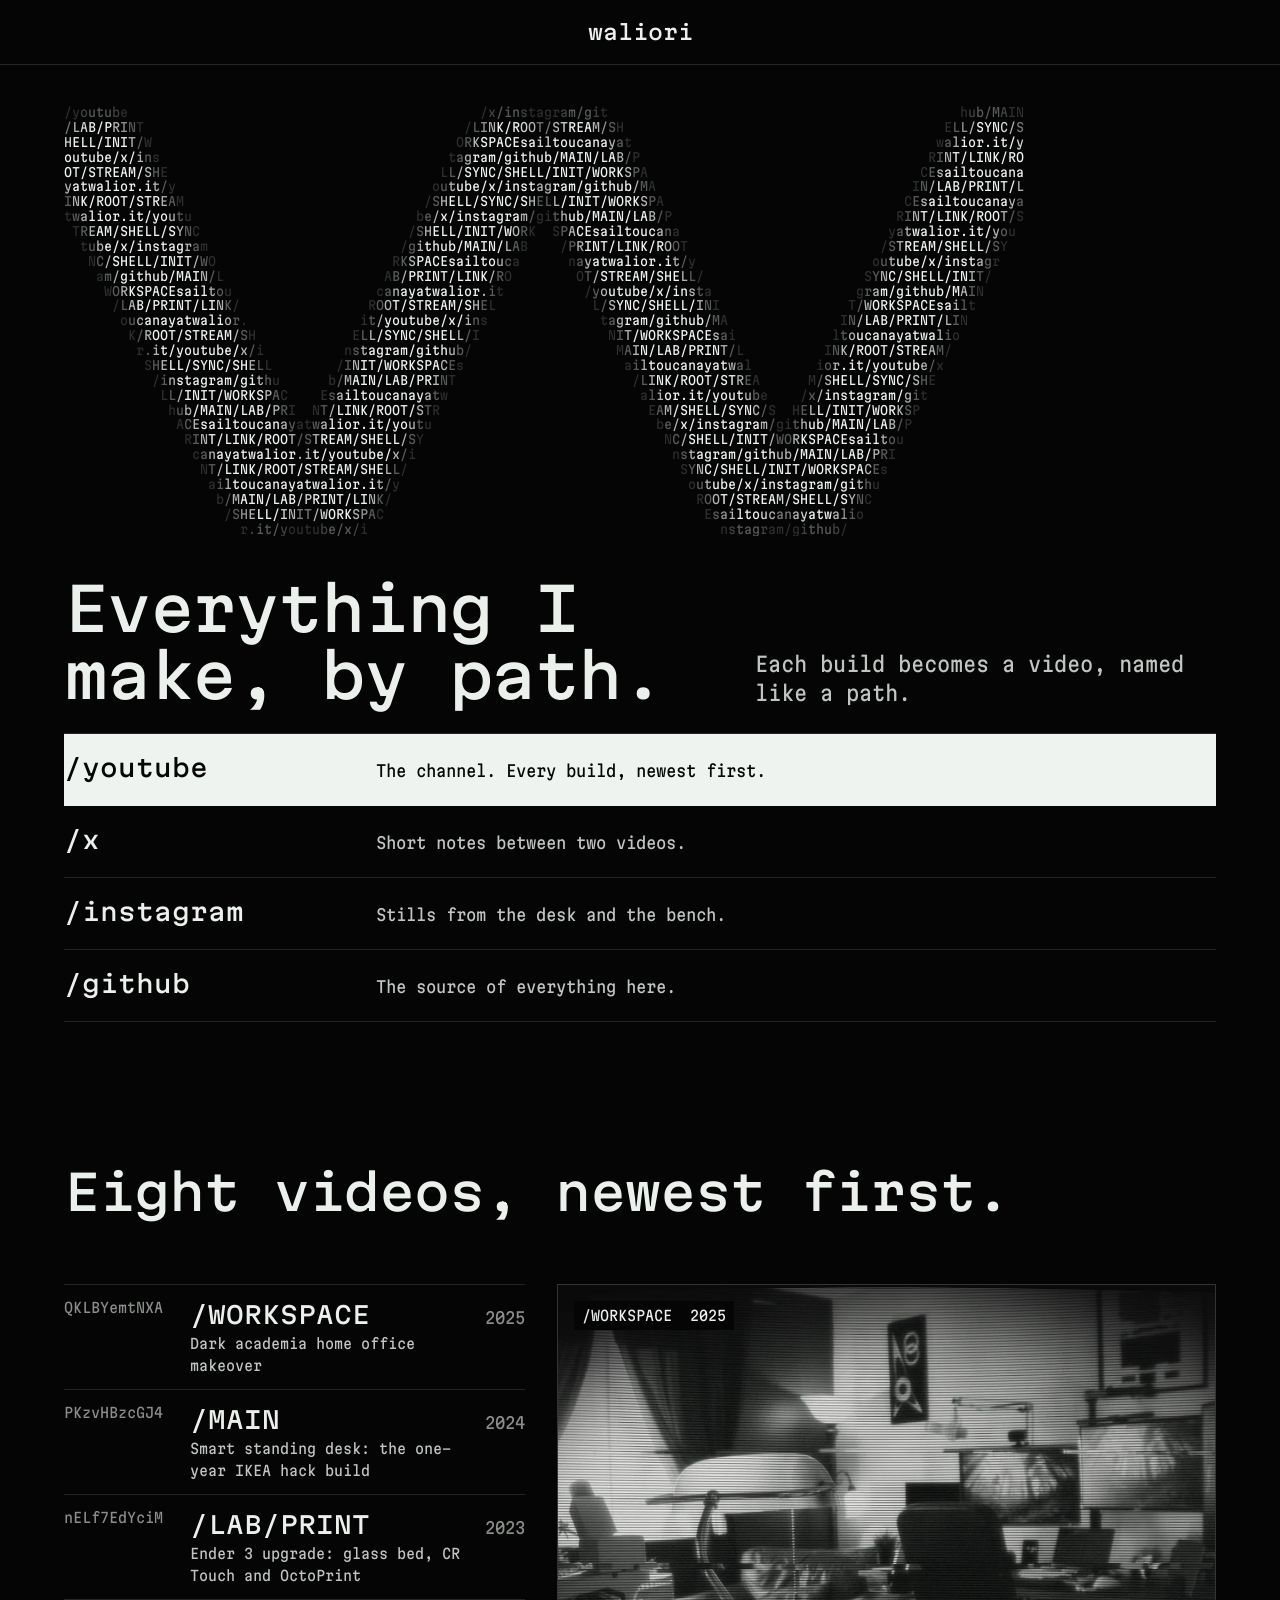
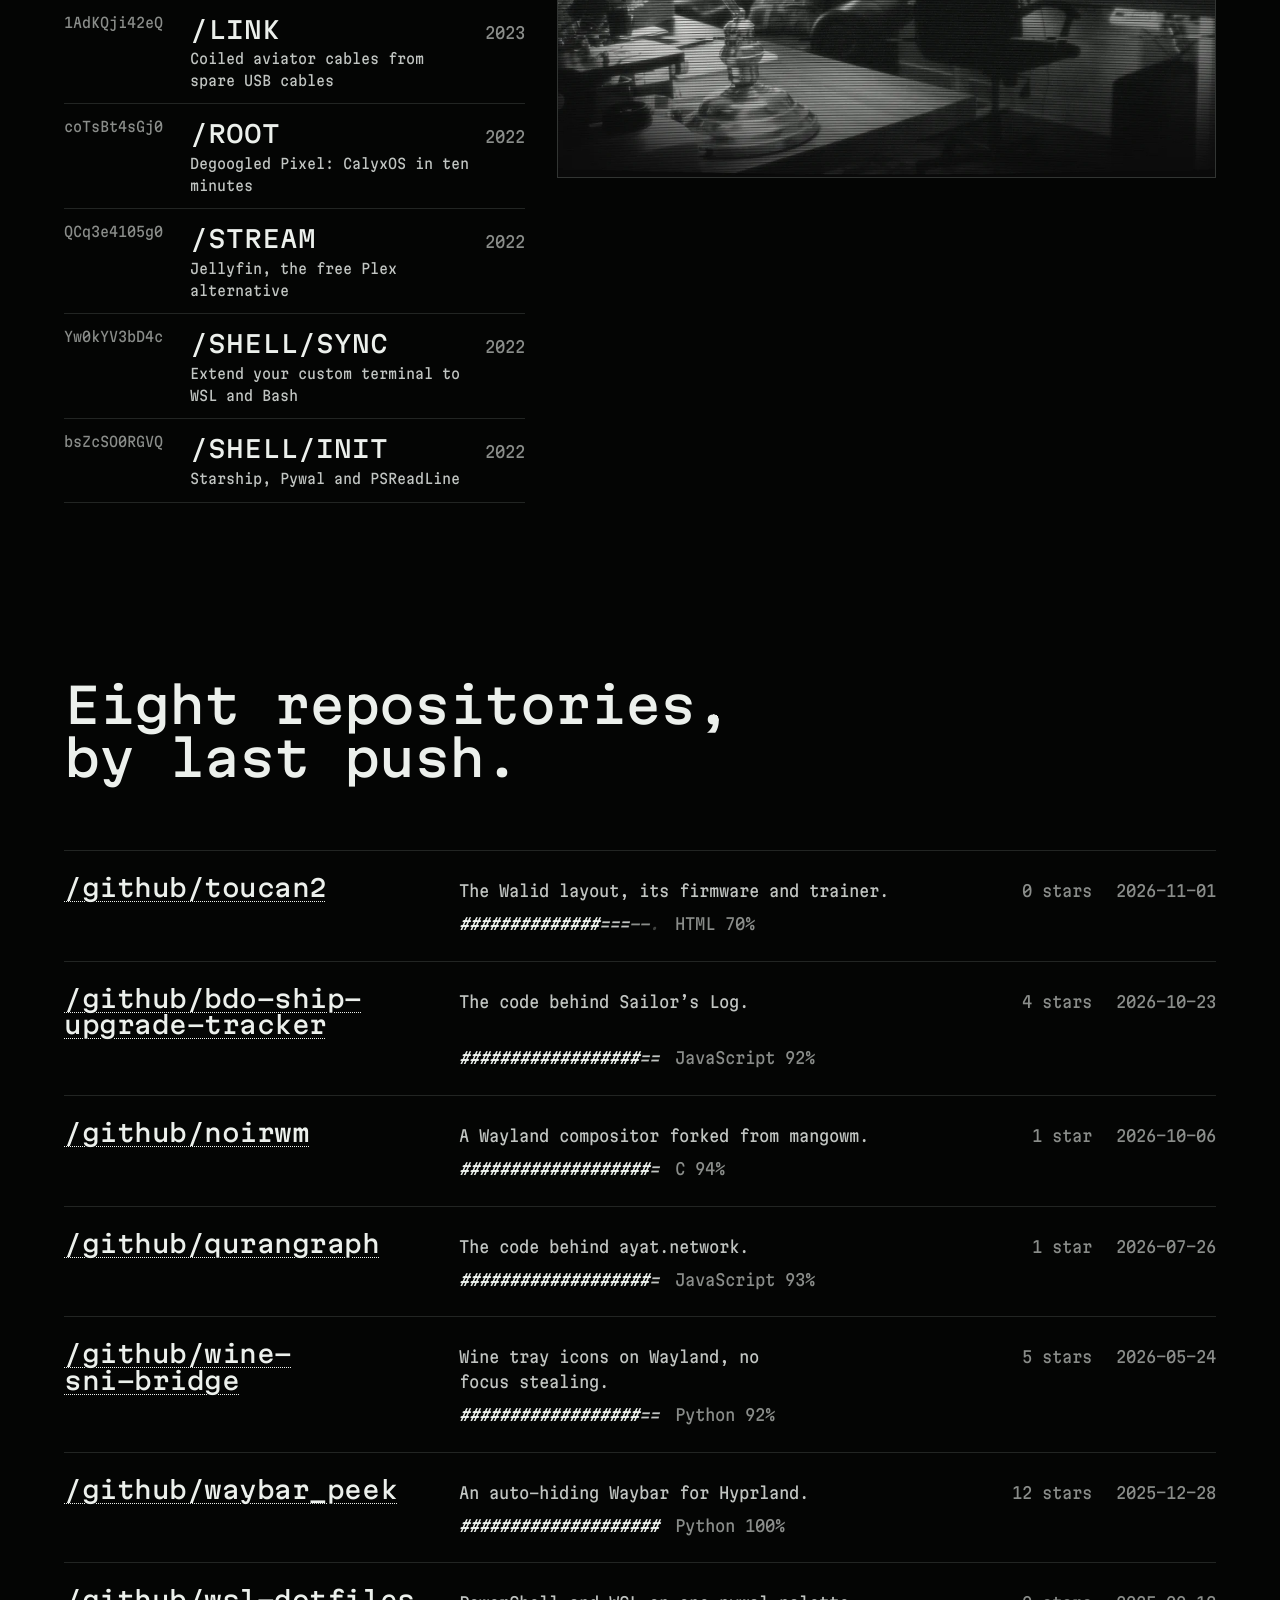
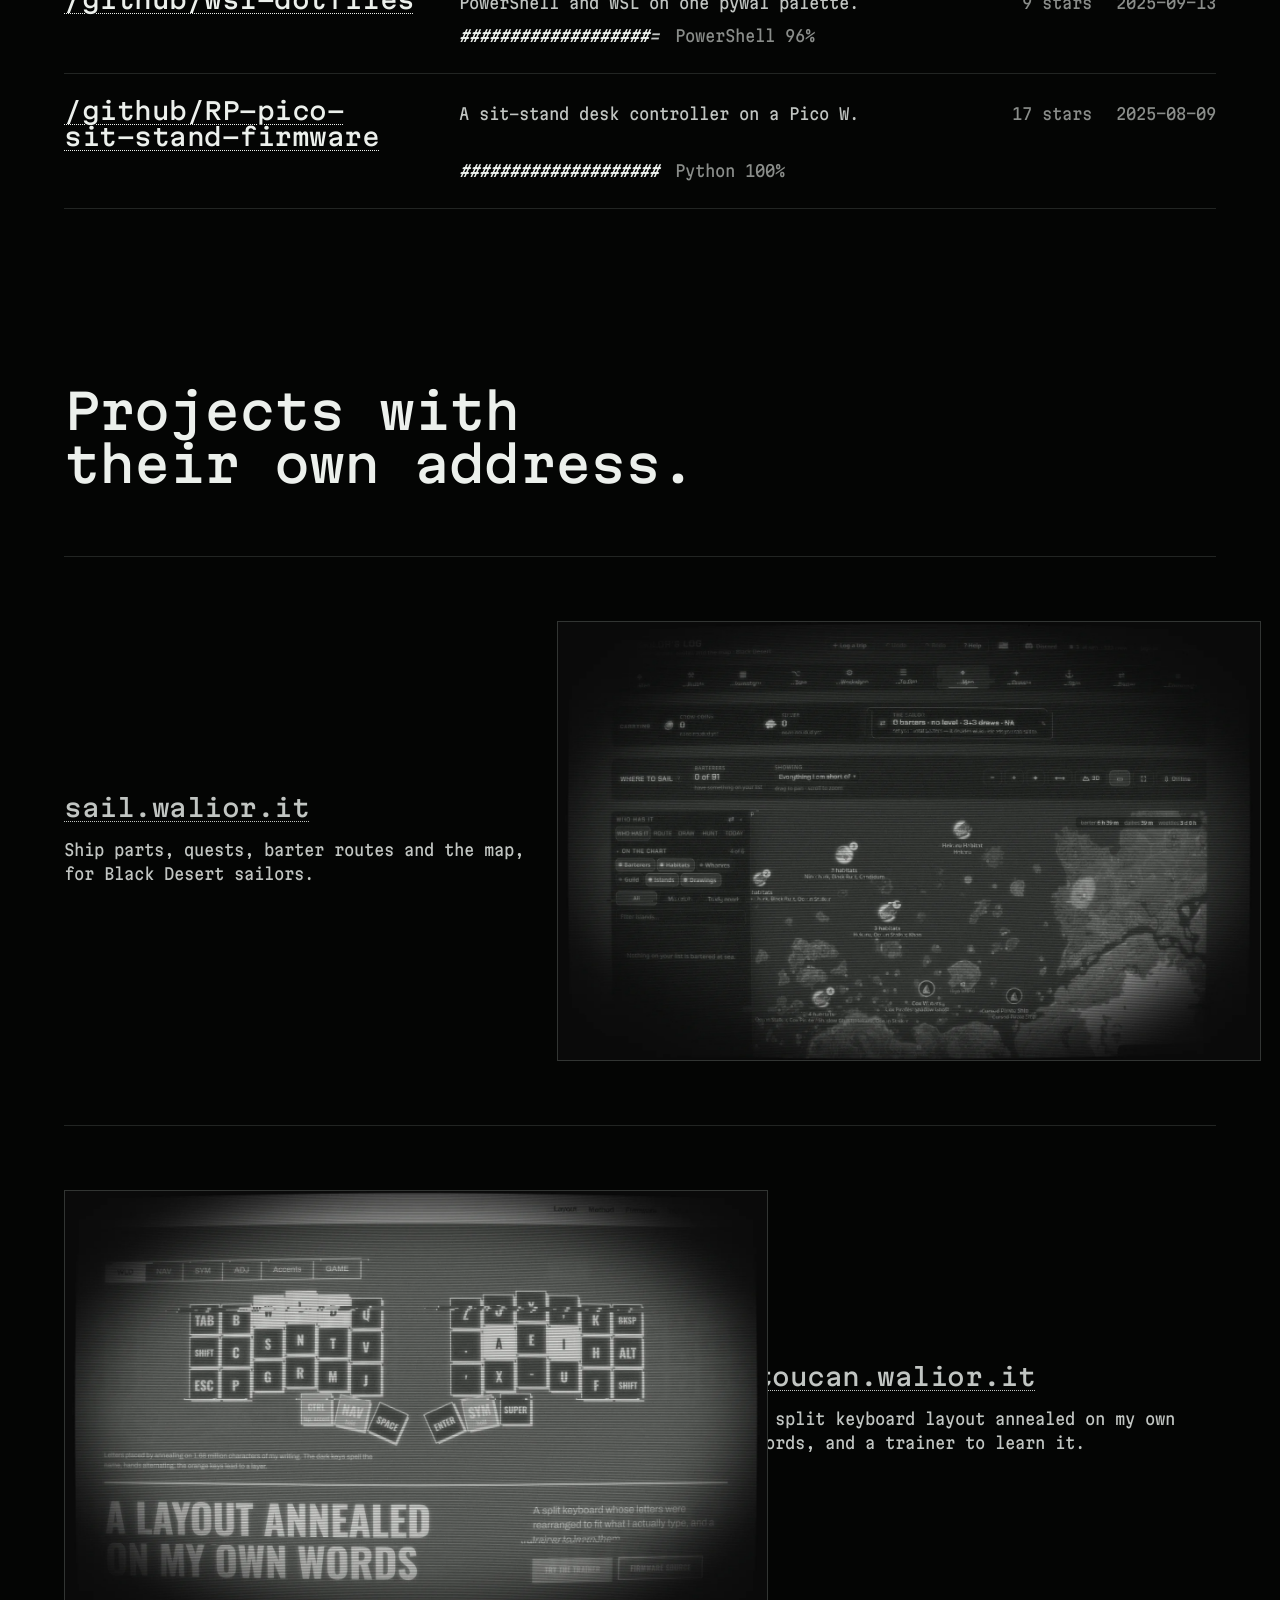
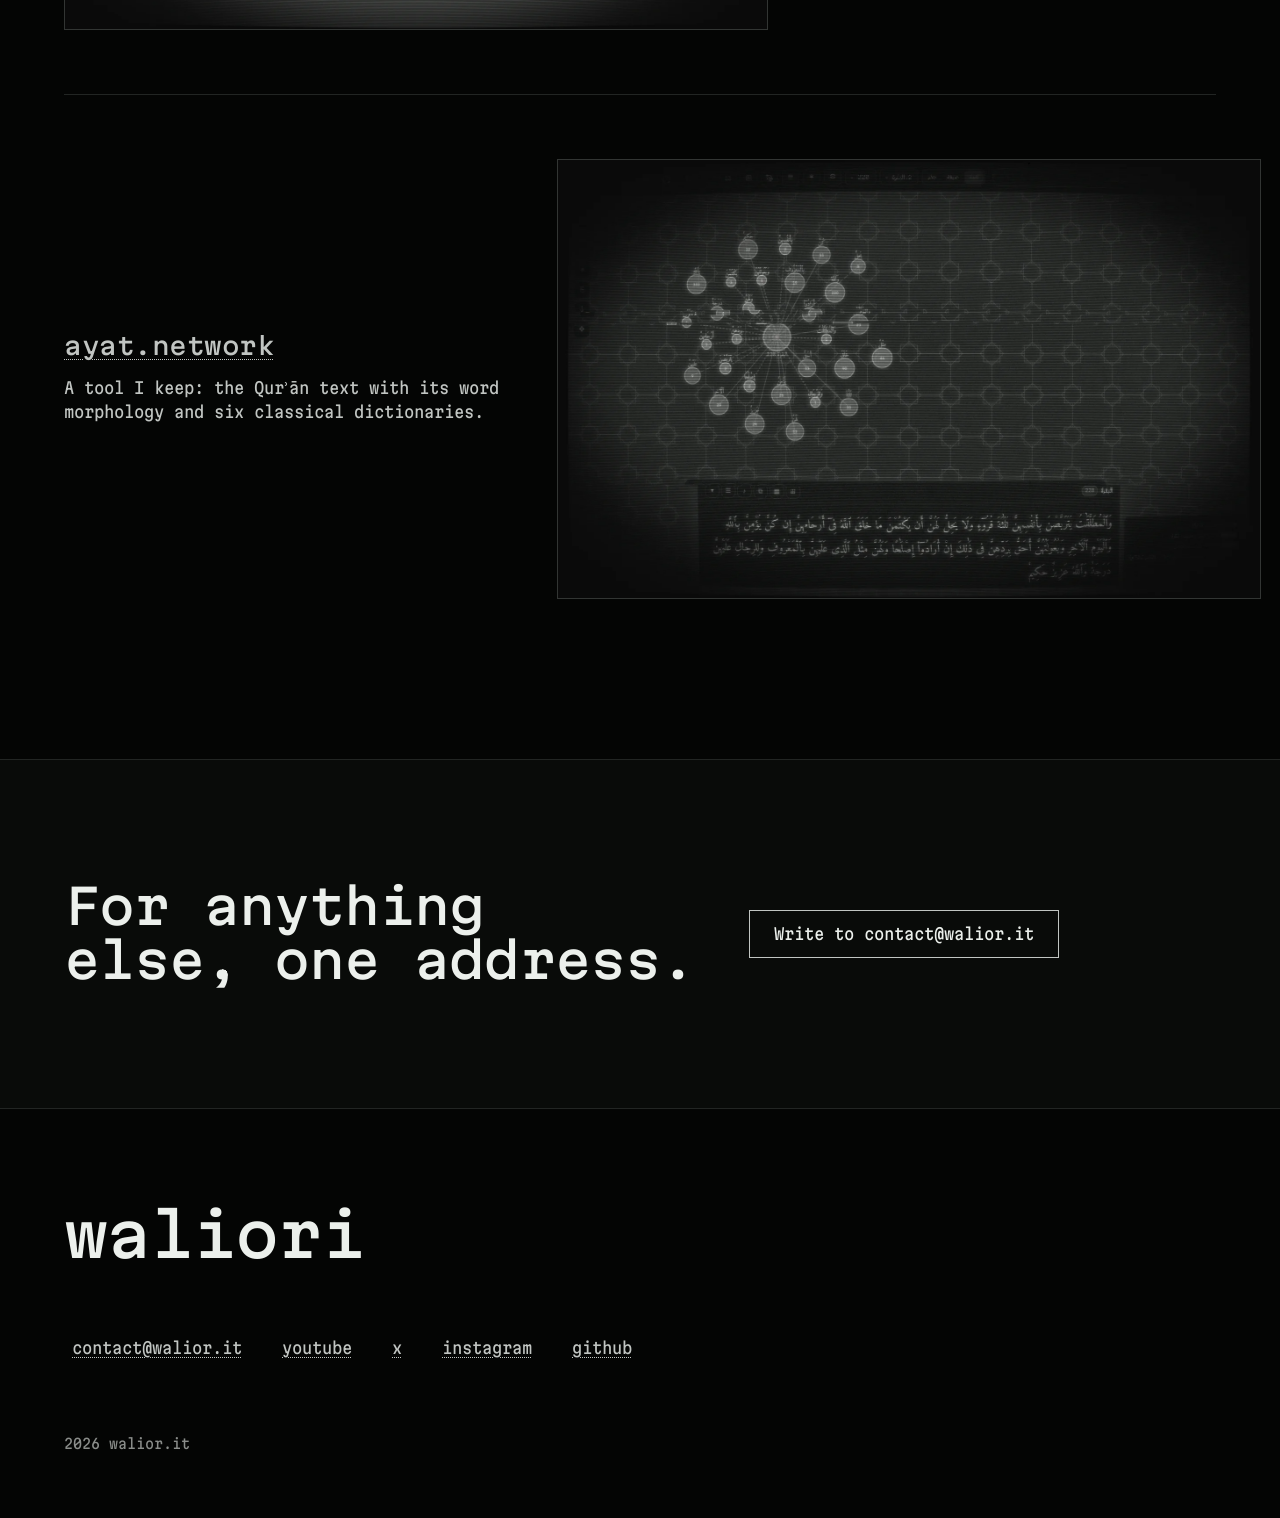
==== commit fb584c9f: "the videos' dates come from each video's own page, not the feed, whose dates my parse had shifted by" ====
--- a/site/index.html
+++ b/site/index.html
@@ -56,18 +56,18 @@
       <h2>Eight videos, newest first.</h2>
       <div class="log">
         <ol class="log__rows" aria-label="The videos">
-        <li><a href="https://www.youtube.com/watch?v=PKzvHBzcGJ4" target="_blank" rel="noopener" data-frame="images/v-PKzvHBzcGJ4.webp" data-label="/MAIN  2025"><span class="log__hash">PKzvHBzcGJ4</span><span class="log__path">/MAIN</span><span class="log__title">Smart standing desk: the one-year IKEA hack build</span><span class="log__year num">2025</span></a></li>
-        <li><a href="https://www.youtube.com/watch?v=nELf7EdYciM" target="_blank" rel="noopener" data-frame="images/v-nELf7EdYciM.webp" data-label="/LAB/PRINT  2024"><span class="log__hash">nELf7EdYciM</span><span class="log__path">/LAB/PRINT</span><span class="log__title">Ender 3 upgrade: glass bed, CR Touch and OctoPrint</span><span class="log__year num">2024</span></a></li>
+        <li><a href="https://www.youtube.com/watch?v=QKLBYemtNXA" target="_blank" rel="noopener" data-frame="images/v-QKLBYemtNXA.webp" data-label="/WORKSPACE  2025"><span class="log__hash">QKLBYemtNXA</span><span class="log__path">/WORKSPACE</span><span class="log__title">Dark academia home office makeover</span><span class="log__year num">2025</span></a></li>
+        <li><a href="https://www.youtube.com/watch?v=PKzvHBzcGJ4" target="_blank" rel="noopener" data-frame="images/v-PKzvHBzcGJ4.webp" data-label="/MAIN  2024"><span class="log__hash">PKzvHBzcGJ4</span><span class="log__path">/MAIN</span><span class="log__title">Smart standing desk: the one-year IKEA hack build</span><span class="log__year num">2024</span></a></li>
+        <li><a href="https://www.youtube.com/watch?v=nELf7EdYciM" target="_blank" rel="noopener" data-frame="images/v-nELf7EdYciM.webp" data-label="/LAB/PRINT  2023"><span class="log__hash">nELf7EdYciM</span><span class="log__path">/LAB/PRINT</span><span class="log__title">Ender 3 upgrade: glass bed, CR Touch and OctoPrint</span><span class="log__year num">2023</span></a></li>
         <li><a href="https://www.youtube.com/watch?v=1AdKQji42eQ" target="_blank" rel="noopener" data-frame="images/v-1AdKQji42eQ.webp" data-label="/LINK  2023"><span class="log__hash">1AdKQji42eQ</span><span class="log__path">/LINK</span><span class="log__title">Coiled aviator cables from spare USB cables</span><span class="log__year num">2023</span></a></li>
-        <li><a href="https://www.youtube.com/watch?v=coTsBt4sGj0" target="_blank" rel="noopener" data-frame="images/v-coTsBt4sGj0.webp" data-label="/ROOT  2023"><span class="log__hash">coTsBt4sGj0</span><span class="log__path">/ROOT</span><span class="log__title">Degoogled Pixel: CalyxOS in ten minutes</span><span class="log__year num">2023</span></a></li>
+        <li><a href="https://www.youtube.com/watch?v=coTsBt4sGj0" target="_blank" rel="noopener" data-frame="images/v-coTsBt4sGj0.webp" data-label="/ROOT  2022"><span class="log__hash">coTsBt4sGj0</span><span class="log__path">/ROOT</span><span class="log__title">Degoogled Pixel: CalyxOS in ten minutes</span><span class="log__year num">2022</span></a></li>
         <li><a href="https://www.youtube.com/watch?v=QCq3e4105g0" target="_blank" rel="noopener" data-frame="images/v-QCq3e4105g0.webp" data-label="/STREAM  2022"><span class="log__hash">QCq3e4105g0</span><span class="log__path">/STREAM</span><span class="log__title">Jellyfin, the free Plex alternative</span><span class="log__year num">2022</span></a></li>
         <li><a href="https://www.youtube.com/watch?v=Yw0kYV3bD4c" target="_blank" rel="noopener" data-frame="images/v-Yw0kYV3bD4c.webp" data-label="/SHELL/SYNC  2022"><span class="log__hash">Yw0kYV3bD4c</span><span class="log__path">/SHELL/SYNC</span><span class="log__title">Extend your custom terminal to WSL and Bash</span><span class="log__year num">2022</span></a></li>
         <li><a href="https://www.youtube.com/watch?v=bsZcSO0RGVQ" target="_blank" rel="noopener" data-frame="images/v-bsZcSO0RGVQ.webp" data-label="/SHELL/INIT  2022"><span class="log__hash">bsZcSO0RGVQ</span><span class="log__path">/SHELL/INIT</span><span class="log__title">Starship, Pywal and PSReadLine</span><span class="log__year num">2022</span></a></li>
-        <li><a href="https://www.youtube.com/watch?v=QKLBYemtNXA" target="_blank" rel="noopener" data-frame="images/v-QKLBYemtNXA.webp" data-label="/WORKSPACE  2022"><span class="log__hash">QKLBYemtNXA</span><span class="log__path">/WORKSPACE</span><span class="log__title">Dark academia home office makeover</span><span class="log__year num">2022</span></a></li>
         </ol>
         <figure class="monitor" data-slot="video" data-kind="product" data-alt="The thumbnail of the video under the pointer">
-          <img src="images/v-PKzvHBzcGJ4.webp" width="1600" height="900" alt="" loading="lazy">
-          <figcaption class="monitor__osd" data-keep>/MAIN  2025</figcaption>
+          <img src="images/v-QKLBYemtNXA.webp" width="1600" height="900" alt="" loading="lazy">
+          <figcaption class="monitor__osd" data-keep>/WORKSPACE  2025</figcaption>
         </figure>
       </div>
     </div>
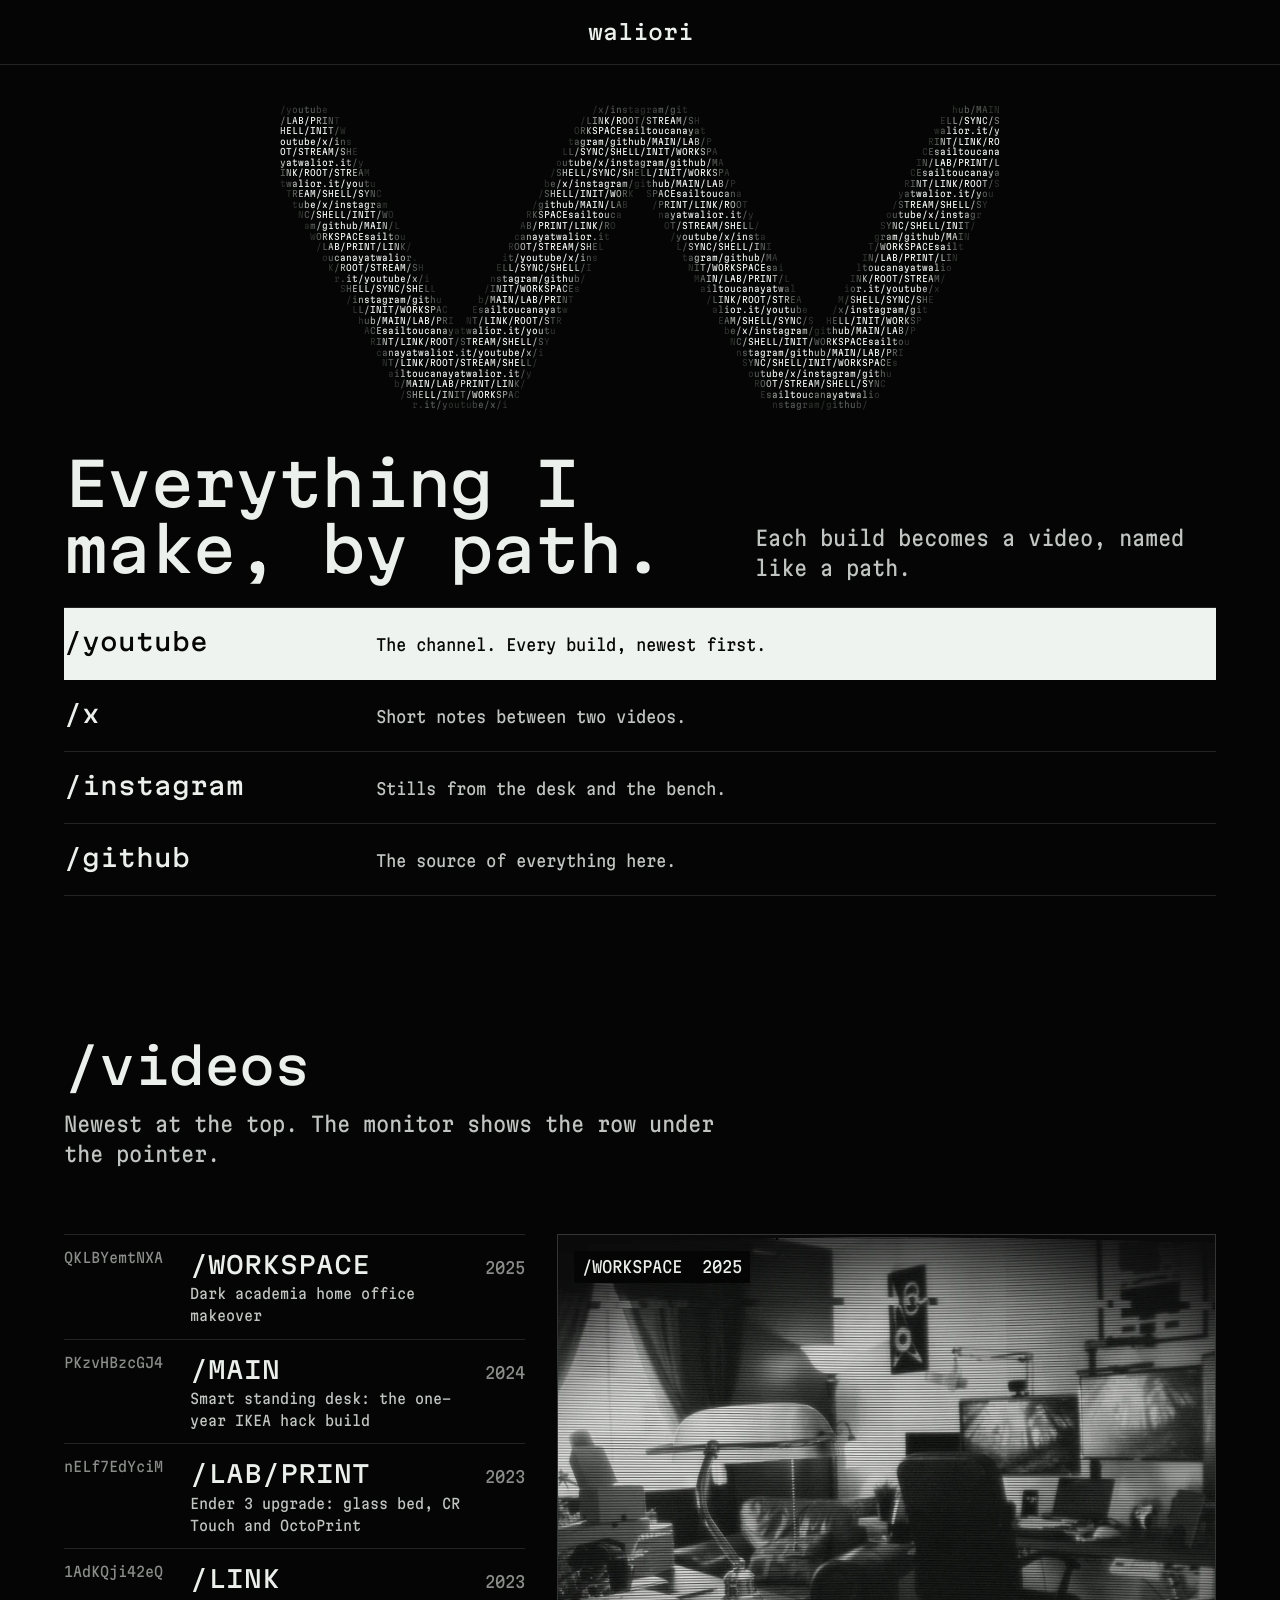
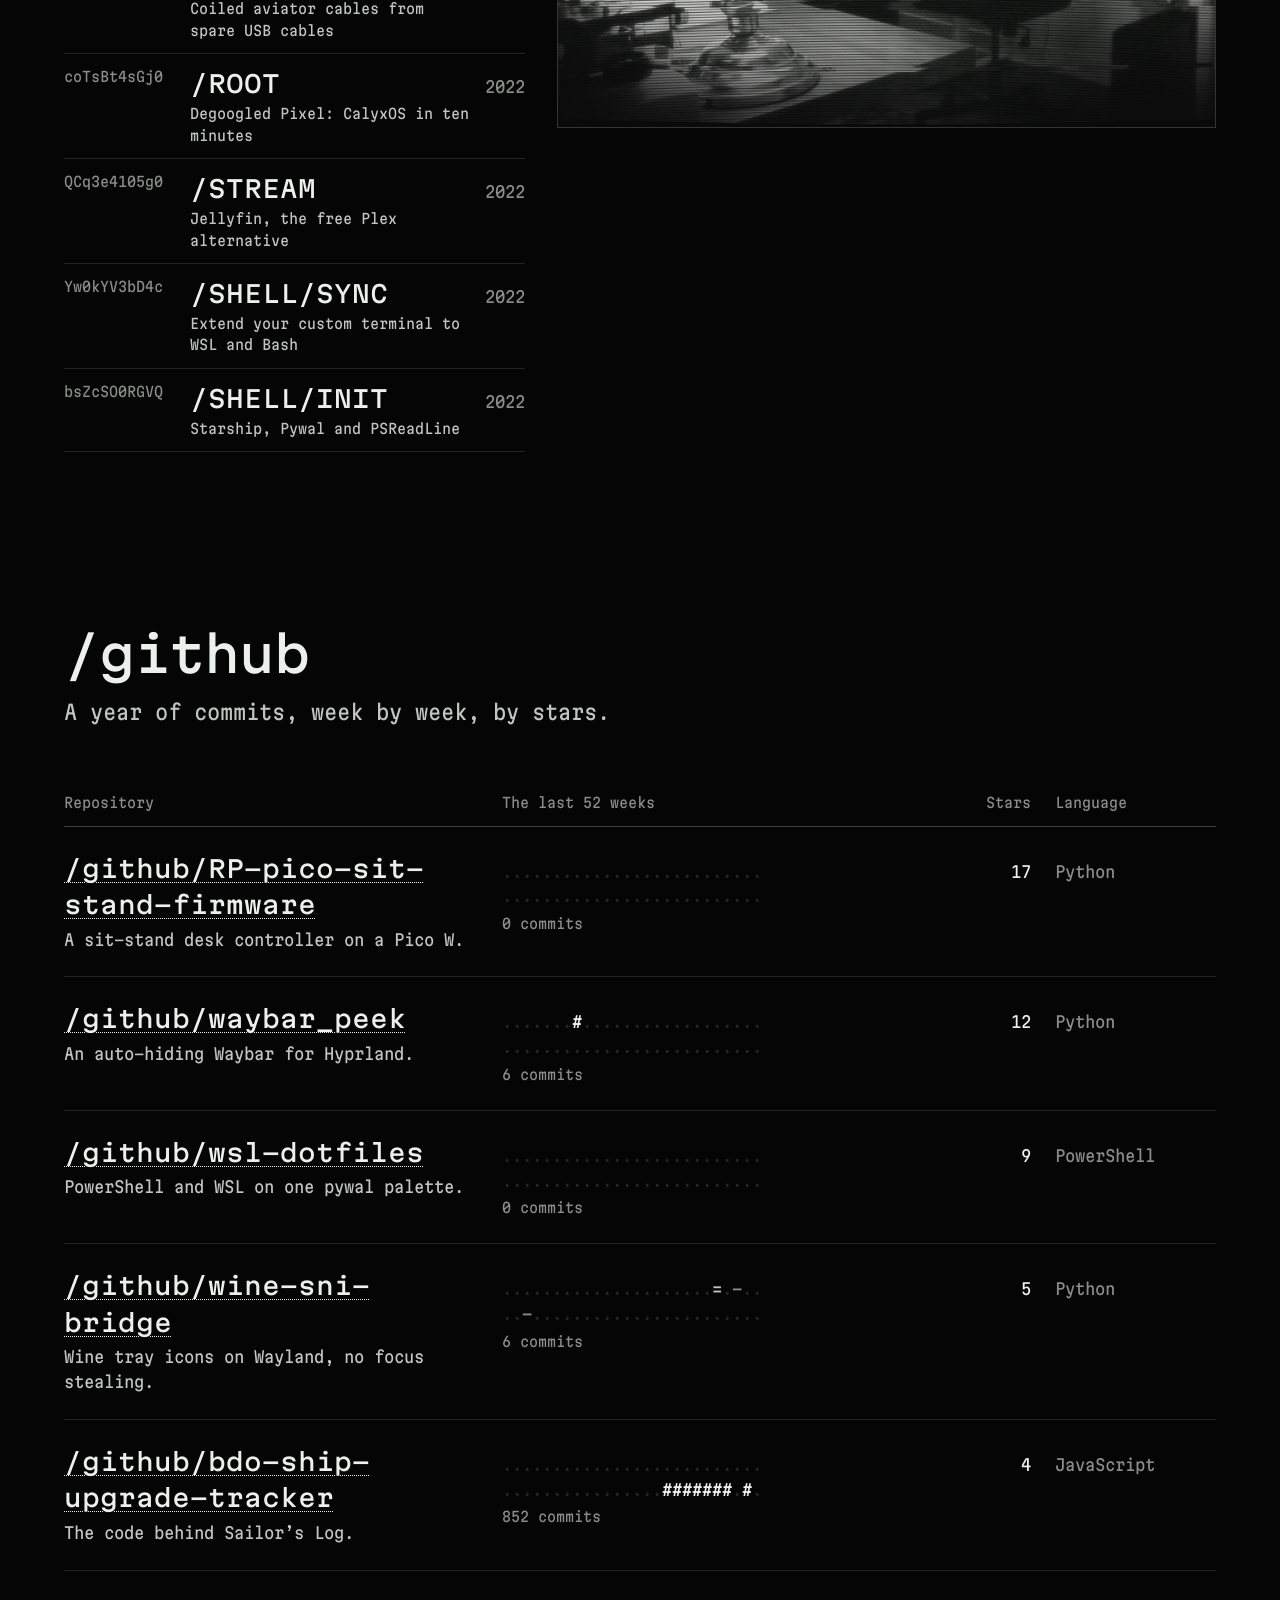
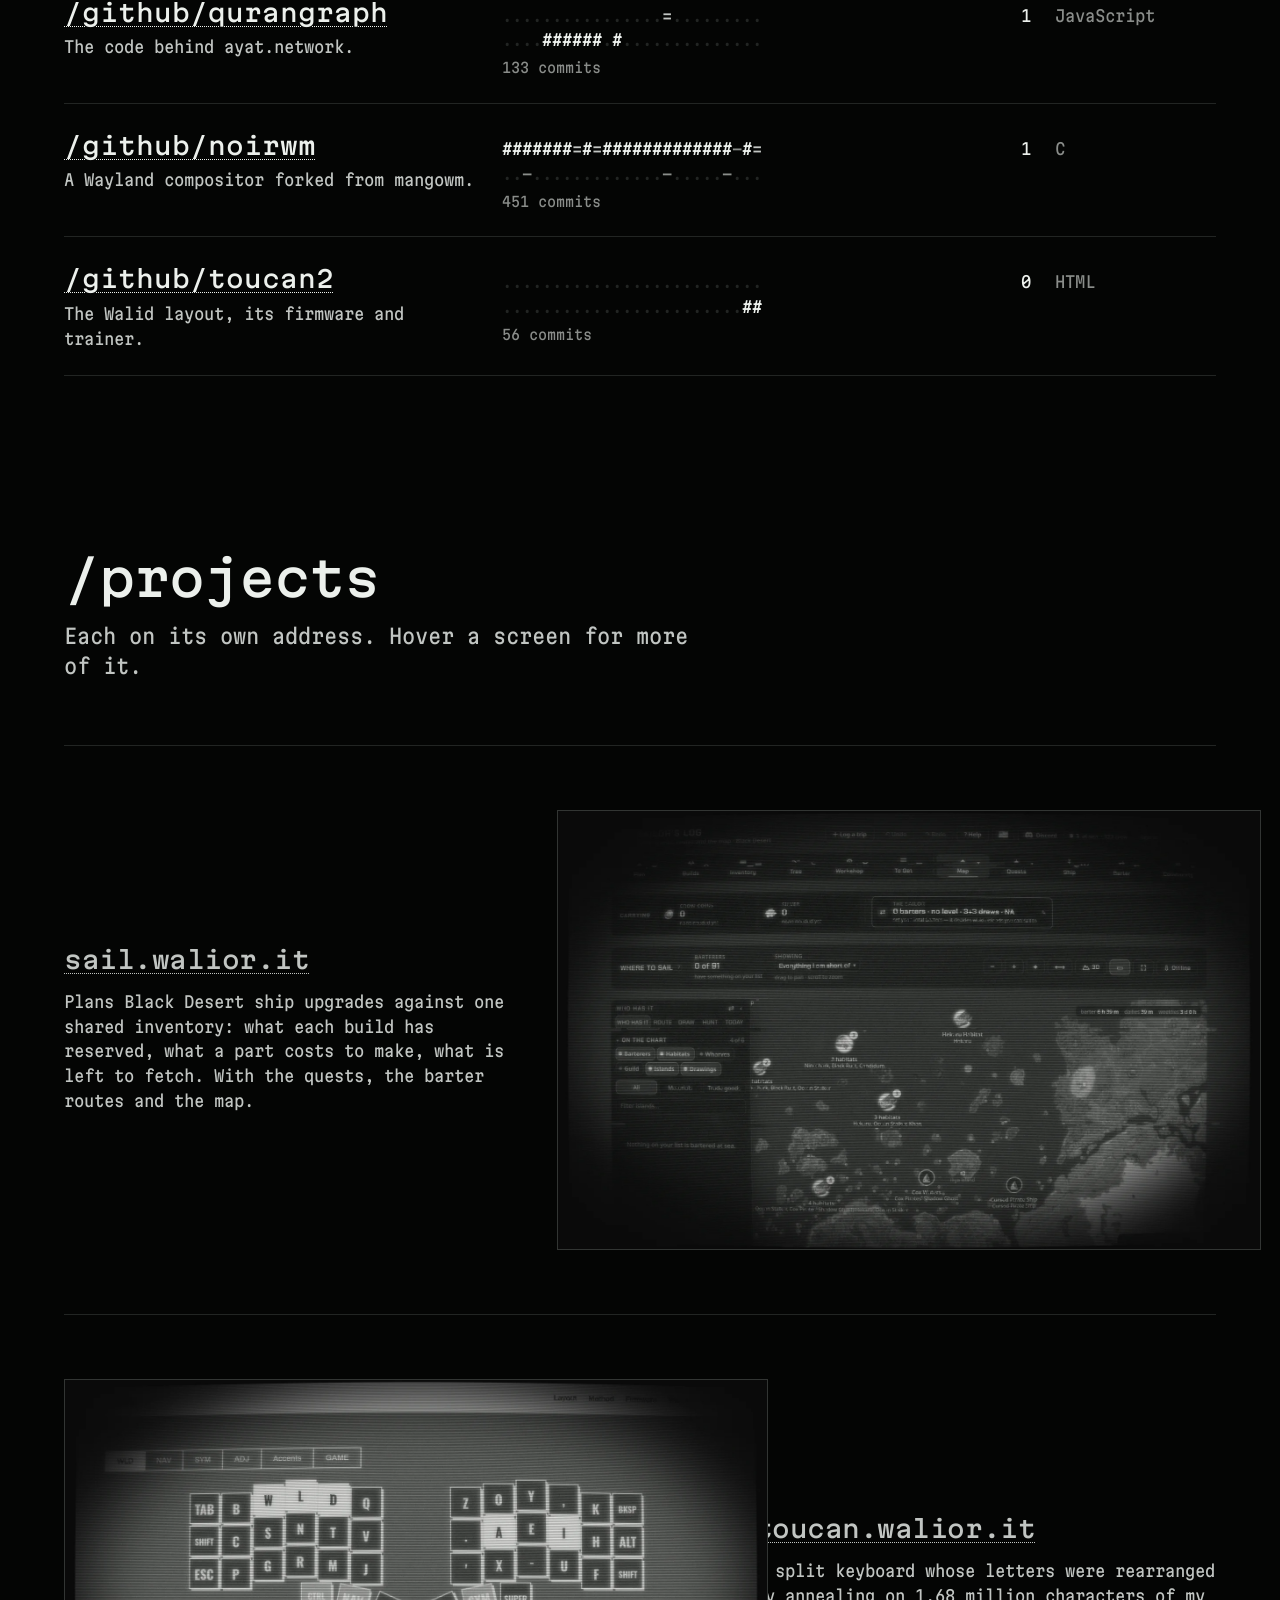
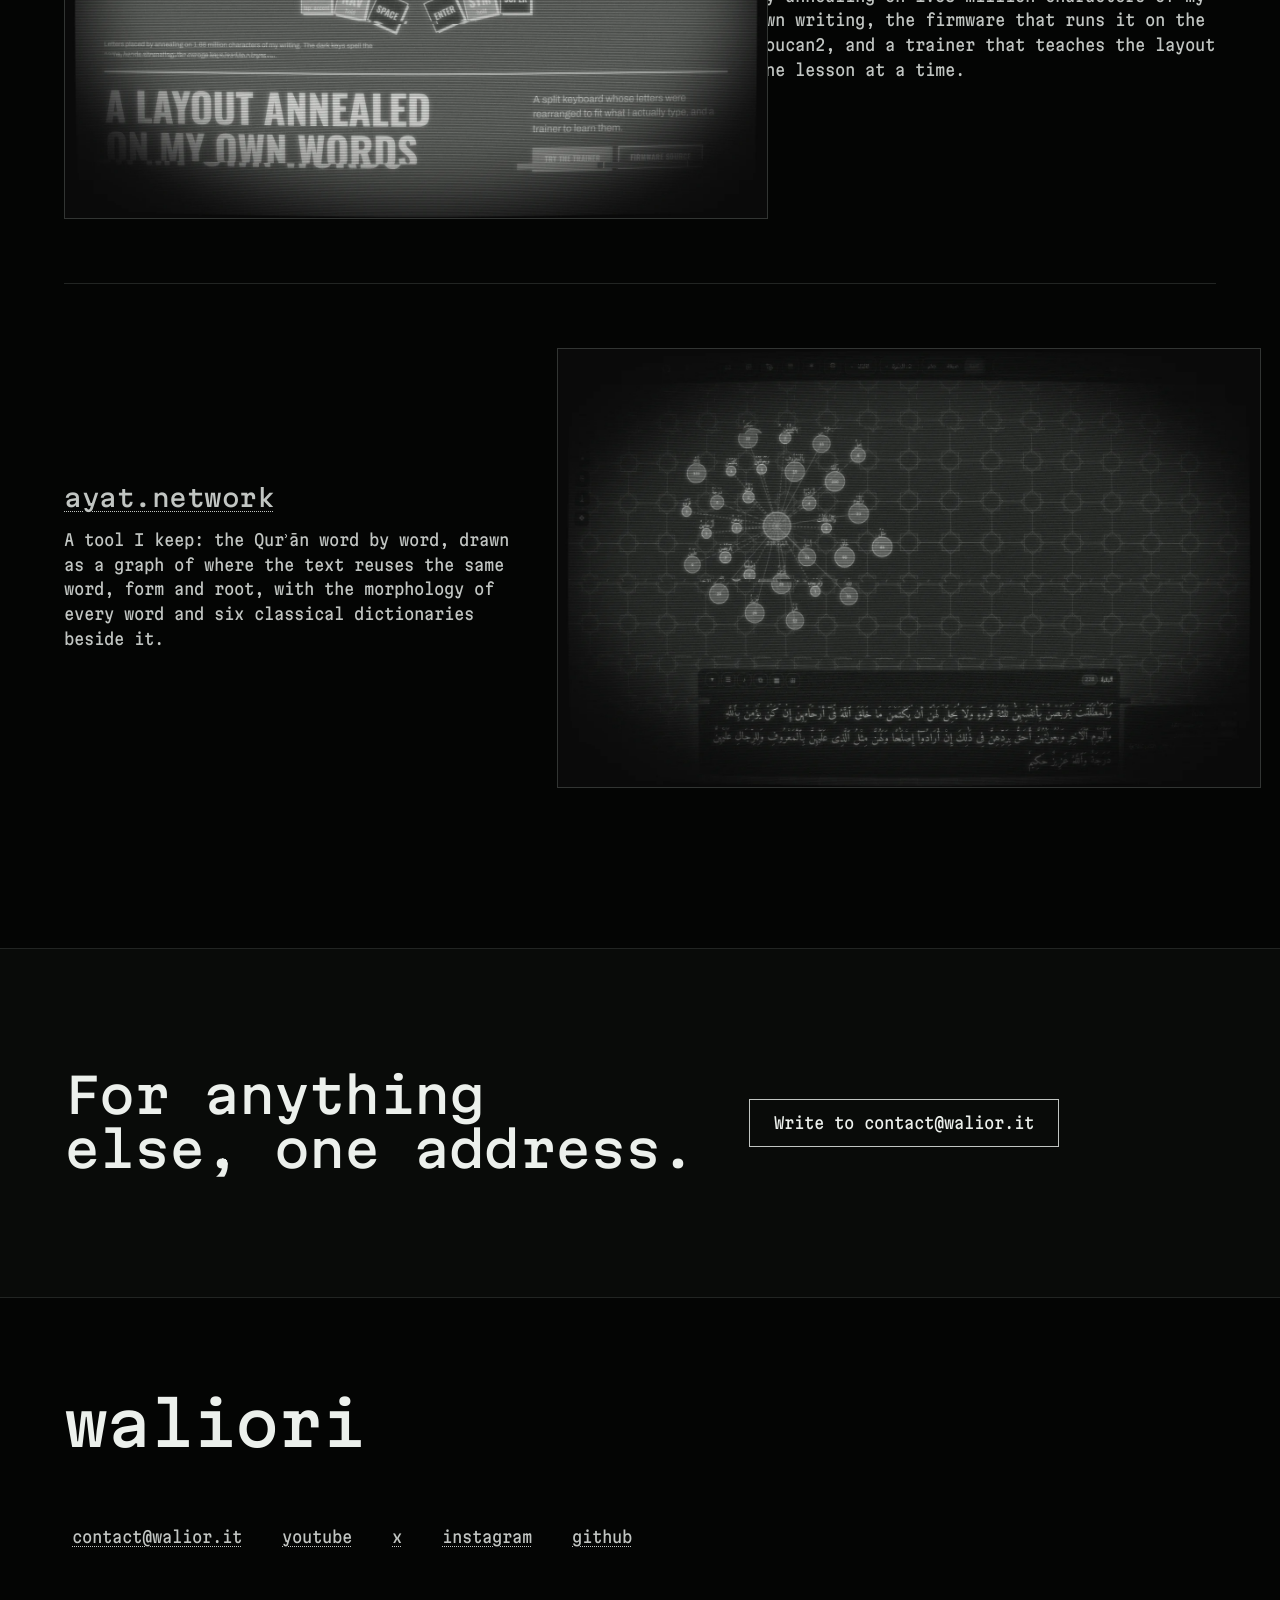
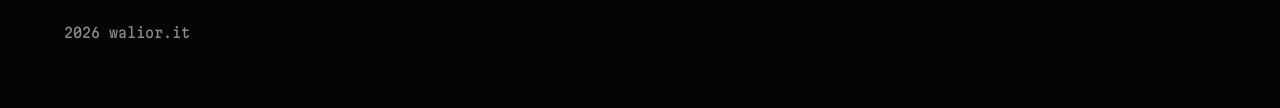
==== commit 19970820: "section heads become paths (/videos, /github, /projects) with one lead each; the repositories are a " ====
--- a/site/index.html
+++ b/site/index.html
@@ -53,17 +53,18 @@
 
   <section class="videos">
     <div class="container">
-      <h2>Eight videos, newest first.</h2>
+      <h2>/videos</h2>
+      <p class="lead">Newest at the top. The monitor shows the row under the pointer.</p>
       <div class="log">
         <ol class="log__rows" aria-label="The videos">
-        <li><a href="https://www.youtube.com/watch?v=QKLBYemtNXA" target="_blank" rel="noopener" data-frame="images/v-QKLBYemtNXA.webp" data-label="/WORKSPACE  2025"><span class="log__hash">QKLBYemtNXA</span><span class="log__path">/WORKSPACE</span><span class="log__title">Dark academia home office makeover</span><span class="log__year num">2025</span></a></li>
-        <li><a href="https://www.youtube.com/watch?v=PKzvHBzcGJ4" target="_blank" rel="noopener" data-frame="images/v-PKzvHBzcGJ4.webp" data-label="/MAIN  2024"><span class="log__hash">PKzvHBzcGJ4</span><span class="log__path">/MAIN</span><span class="log__title">Smart standing desk: the one-year IKEA hack build</span><span class="log__year num">2024</span></a></li>
-        <li><a href="https://www.youtube.com/watch?v=nELf7EdYciM" target="_blank" rel="noopener" data-frame="images/v-nELf7EdYciM.webp" data-label="/LAB/PRINT  2023"><span class="log__hash">nELf7EdYciM</span><span class="log__path">/LAB/PRINT</span><span class="log__title">Ender 3 upgrade: glass bed, CR Touch and OctoPrint</span><span class="log__year num">2023</span></a></li>
-        <li><a href="https://www.youtube.com/watch?v=1AdKQji42eQ" target="_blank" rel="noopener" data-frame="images/v-1AdKQji42eQ.webp" data-label="/LINK  2023"><span class="log__hash">1AdKQji42eQ</span><span class="log__path">/LINK</span><span class="log__title">Coiled aviator cables from spare USB cables</span><span class="log__year num">2023</span></a></li>
-        <li><a href="https://www.youtube.com/watch?v=coTsBt4sGj0" target="_blank" rel="noopener" data-frame="images/v-coTsBt4sGj0.webp" data-label="/ROOT  2022"><span class="log__hash">coTsBt4sGj0</span><span class="log__path">/ROOT</span><span class="log__title">Degoogled Pixel: CalyxOS in ten minutes</span><span class="log__year num">2022</span></a></li>
-        <li><a href="https://www.youtube.com/watch?v=QCq3e4105g0" target="_blank" rel="noopener" data-frame="images/v-QCq3e4105g0.webp" data-label="/STREAM  2022"><span class="log__hash">QCq3e4105g0</span><span class="log__path">/STREAM</span><span class="log__title">Jellyfin, the free Plex alternative</span><span class="log__year num">2022</span></a></li>
-        <li><a href="https://www.youtube.com/watch?v=Yw0kYV3bD4c" target="_blank" rel="noopener" data-frame="images/v-Yw0kYV3bD4c.webp" data-label="/SHELL/SYNC  2022"><span class="log__hash">Yw0kYV3bD4c</span><span class="log__path">/SHELL/SYNC</span><span class="log__title">Extend your custom terminal to WSL and Bash</span><span class="log__year num">2022</span></a></li>
-        <li><a href="https://www.youtube.com/watch?v=bsZcSO0RGVQ" target="_blank" rel="noopener" data-frame="images/v-bsZcSO0RGVQ.webp" data-label="/SHELL/INIT  2022"><span class="log__hash">bsZcSO0RGVQ</span><span class="log__path">/SHELL/INIT</span><span class="log__title">Starship, Pywal and PSReadLine</span><span class="log__year num">2022</span></a></li>
+        <li><a href="https://www.youtube.com/watch?v=QKLBYemtNXA" target="_blank" rel="noopener" data-frame="images/v-QKLBYemtNXA-c.webp" data-rest="images/v-QKLBYemtNXA.webp" data-label="/WORKSPACE  2025"><span class="log__hash">QKLBYemtNXA</span><span class="log__path">/WORKSPACE</span><span class="log__title">Dark academia home office makeover</span><span class="log__year num">2025</span></a></li>
+        <li><a href="https://www.youtube.com/watch?v=PKzvHBzcGJ4" target="_blank" rel="noopener" data-frame="images/v-PKzvHBzcGJ4-c.webp" data-rest="images/v-PKzvHBzcGJ4.webp" data-label="/MAIN  2024"><span class="log__hash">PKzvHBzcGJ4</span><span class="log__path">/MAIN</span><span class="log__title">Smart standing desk: the one-year IKEA hack build</span><span class="log__year num">2024</span></a></li>
+        <li><a href="https://www.youtube.com/watch?v=nELf7EdYciM" target="_blank" rel="noopener" data-frame="images/v-nELf7EdYciM-c.webp" data-rest="images/v-nELf7EdYciM.webp" data-label="/LAB/PRINT  2023"><span class="log__hash">nELf7EdYciM</span><span class="log__path">/LAB/PRINT</span><span class="log__title">Ender 3 upgrade: glass bed, CR Touch and OctoPrint</span><span class="log__year num">2023</span></a></li>
+        <li><a href="https://www.youtube.com/watch?v=1AdKQji42eQ" target="_blank" rel="noopener" data-frame="images/v-1AdKQji42eQ-c.webp" data-rest="images/v-1AdKQji42eQ.webp" data-label="/LINK  2023"><span class="log__hash">1AdKQji42eQ</span><span class="log__path">/LINK</span><span class="log__title">Coiled aviator cables from spare USB cables</span><span class="log__year num">2023</span></a></li>
+        <li><a href="https://www.youtube.com/watch?v=coTsBt4sGj0" target="_blank" rel="noopener" data-frame="images/v-coTsBt4sGj0-c.webp" data-rest="images/v-coTsBt4sGj0.webp" data-label="/ROOT  2022"><span class="log__hash">coTsBt4sGj0</span><span class="log__path">/ROOT</span><span class="log__title">Degoogled Pixel: CalyxOS in ten minutes</span><span class="log__year num">2022</span></a></li>
+        <li><a href="https://www.youtube.com/watch?v=QCq3e4105g0" target="_blank" rel="noopener" data-frame="images/v-QCq3e4105g0-c.webp" data-rest="images/v-QCq3e4105g0.webp" data-label="/STREAM  2022"><span class="log__hash">QCq3e4105g0</span><span class="log__path">/STREAM</span><span class="log__title">Jellyfin, the free Plex alternative</span><span class="log__year num">2022</span></a></li>
+        <li><a href="https://www.youtube.com/watch?v=Yw0kYV3bD4c" target="_blank" rel="noopener" data-frame="images/v-Yw0kYV3bD4c-c.webp" data-rest="images/v-Yw0kYV3bD4c.webp" data-label="/SHELL/SYNC  2022"><span class="log__hash">Yw0kYV3bD4c</span><span class="log__path">/SHELL/SYNC</span><span class="log__title">Extend your custom terminal to WSL and Bash</span><span class="log__year num">2022</span></a></li>
+        <li><a href="https://www.youtube.com/watch?v=bsZcSO0RGVQ" target="_blank" rel="noopener" data-frame="images/v-bsZcSO0RGVQ-c.webp" data-rest="images/v-bsZcSO0RGVQ.webp" data-label="/SHELL/INIT  2022"><span class="log__hash">bsZcSO0RGVQ</span><span class="log__path">/SHELL/INIT</span><span class="log__title">Starship, Pywal and PSReadLine</span><span class="log__year num">2022</span></a></li>
         </ol>
         <figure class="monitor" data-slot="video" data-kind="product" data-alt="The thumbnail of the video under the pointer">
           <img src="images/v-QKLBYemtNXA.webp" width="1600" height="900" alt="" loading="lazy">
@@ -75,83 +76,88 @@
 
   <section class="repos">
     <div class="container">
-      <h2>Eight repositories, by last push.</h2>
-      <ul class="ls">
-        <li>
-          <h3><a href="https://github.com/waliori/toucan2" target="_blank" rel="noopener">/github/toucan2</a></h3>
-          <p class="ls__desc">The Walid layout, its firmware and trainer.</p>
-          <p class="ls__lang"><span class="bar" aria-hidden="true"><i class="l0">##############</i><i class="l1">===</i><i class="l2">--</i><i class="l3">.</i></span><span class="ls__legend">HTML 70%</span></p>
-          <p class="ls__facts num"><span>0 stars</span><time datetime="2026-11-01">2026-11-01</time></p>
-        </li>
-        <li>
-          <h3><a href="https://github.com/waliori/bdo-ship-upgrade-tracker" target="_blank" rel="noopener">/github/bdo-ship-upgrade-tracker</a></h3>
-          <p class="ls__desc">The code behind Sailor’s Log.</p>
-          <p class="ls__lang"><span class="bar" aria-hidden="true"><i class="l0">##################</i><i class="l1">==</i><i class="l2"></i><i class="l3"></i></span><span class="ls__legend">JavaScript 92%</span></p>
-          <p class="ls__facts num"><span>4 stars</span><time datetime="2026-10-23">2026-10-23</time></p>
-        </li>
-        <li>
-          <h3><a href="https://github.com/waliori/noirwm" target="_blank" rel="noopener">/github/noirwm</a></h3>
-          <p class="ls__desc">A Wayland compositor forked from mangowm.</p>
-          <p class="ls__lang"><span class="bar" aria-hidden="true"><i class="l0">###################</i><i class="l1">=</i><i class="l2"></i><i class="l3"></i></span><span class="ls__legend">C 94%</span></p>
-          <p class="ls__facts num"><span>1 star</span><time datetime="2026-10-06">2026-10-06</time></p>
-        </li>
-        <li>
-          <h3><a href="https://github.com/waliori/qurangraph" target="_blank" rel="noopener">/github/qurangraph</a></h3>
-          <p class="ls__desc">The code behind ayat.network.</p>
-          <p class="ls__lang"><span class="bar" aria-hidden="true"><i class="l0">###################</i><i class="l1">=</i><i class="l2"></i><i class="l3"></i></span><span class="ls__legend">JavaScript 93%</span></p>
-          <p class="ls__facts num"><span>1 star</span><time datetime="2026-07-26">2026-07-26</time></p>
-        </li>
-        <li>
-          <h3><a href="https://github.com/waliori/wine-sni-bridge" target="_blank" rel="noopener">/github/wine-sni-bridge</a></h3>
-          <p class="ls__desc">Wine tray icons on Wayland, no focus stealing.</p>
-          <p class="ls__lang"><span class="bar" aria-hidden="true"><i class="l0">##################</i><i class="l1">==</i></span><span class="ls__legend">Python 92%</span></p>
-          <p class="ls__facts num"><span>5 stars</span><time datetime="2026-05-24">2026-05-24</time></p>
-        </li>
-        <li>
-          <h3><a href="https://github.com/waliori/waybar_peek" target="_blank" rel="noopener">/github/waybar_peek</a></h3>
-          <p class="ls__desc">An auto-hiding Waybar for Hyprland.</p>
-          <p class="ls__lang"><span class="bar" aria-hidden="true"><i class="l0">####################</i></span><span class="ls__legend">Python 100%</span></p>
-          <p class="ls__facts num"><span>12 stars</span><time datetime="2025-12-28">2025-12-28</time></p>
-        </li>
-        <li>
-          <h3><a href="https://github.com/waliori/wsl-dotfiles" target="_blank" rel="noopener">/github/wsl-dotfiles</a></h3>
-          <p class="ls__desc">PowerShell and WSL on one pywal palette.</p>
-          <p class="ls__lang"><span class="bar" aria-hidden="true"><i class="l0">###################</i><i class="l1">=</i></span><span class="ls__legend">PowerShell 96%</span></p>
-          <p class="ls__facts num"><span>9 stars</span><time datetime="2025-09-13">2025-09-13</time></p>
-        </li>
-        <li>
-          <h3><a href="https://github.com/waliori/RP-pico-sit-stand-firmware" target="_blank" rel="noopener">/github/RP-pico-sit-stand-firmware</a></h3>
-          <p class="ls__desc">A sit-stand desk controller on a Pico W.</p>
-          <p class="ls__lang"><span class="bar" aria-hidden="true"><i class="l0">####################</i></span><span class="ls__legend">Python 100%</span></p>
-          <p class="ls__facts num"><span>17 stars</span><time datetime="2025-08-09">2025-08-09</time></p>
-        </li>
-      </ul>
+      <h2>/github</h2>
+      <p class="lead">A year of commits, week by week, by stars.</p>
+      <table class="ls">
+        <thead><tr><th scope="col">Repository</th><th scope="col">The last 52 weeks</th><th scope="col" class="num">Stars</th><th scope="col">Language</th></tr></thead>
+        <tbody>
+        <tr>
+          <th scope="row"><a href="https://github.com/waliori/RP-pico-sit-stand-firmware" target="_blank" rel="noopener">/github/RP-pico-sit-stand-firmware</a><span class="ls__desc">A sit-stand desk controller on a Pico W.</span></th>
+          <td class="ls__year"><span class="weeks"><i class="w0" title="0 commits, week of 2025-11-03">.</i><i class="w0" title="0 commits, week of 2025-11-10">.</i><i class="w0" title="0 commits, week of 2025-11-17">.</i><i class="w0" title="0 commits, week of 2025-11-24">.</i><i class="w0" title="0 commits, week of 2025-12-01">.</i><i class="w0" title="0 commits, week of 2025-12-08">.</i><i class="w0" title="0 commits, week of 2025-12-15">.</i><i class="w0" title="0 commits, week of 2025-12-22">.</i><i class="w0" title="0 commits, week of 2025-12-29">.</i><i class="w0" title="0 commits, week of 2026-01-05">.</i><i class="w0" title="0 commits, week of 2026-01-12">.</i><i class="w0" title="0 commits, week of 2026-01-19">.</i><i class="w0" title="0 commits, week of 2026-01-26">.</i><i class="w0" title="0 commits, week of 2026-02-02">.</i><i class="w0" title="0 commits, week of 2026-02-09">.</i><i class="w0" title="0 commits, week of 2026-02-16">.</i><i class="w0" title="0 commits, week of 2026-02-23">.</i><i class="w0" title="0 commits, week of 2026-03-02">.</i><i class="w0" title="0 commits, week of 2026-03-09">.</i><i class="w0" title="0 commits, week of 2026-03-16">.</i><i class="w0" title="0 commits, week of 2026-03-23">.</i><i class="w0" title="0 commits, week of 2026-03-30">.</i><i class="w0" title="0 commits, week of 2026-04-06">.</i><i class="w0" title="0 commits, week of 2026-04-13">.</i><i class="w0" title="0 commits, week of 2026-04-20">.</i><i class="w0" title="0 commits, week of 2026-04-27">.</i><wbr><i class="w0" title="0 commits, week of 2026-05-04">.</i><i class="w0" title="0 commits, week of 2026-05-11">.</i><i class="w0" title="0 commits, week of 2026-05-18">.</i><i class="w0" title="0 commits, week of 2026-05-25">.</i><i class="w0" title="0 commits, week of 2026-06-01">.</i><i class="w0" title="0 commits, week of 2026-06-08">.</i><i class="w0" title="0 commits, week of 2026-06-15">.</i><i class="w0" title="0 commits, week of 2026-06-22">.</i><i class="w0" title="0 commits, week of 2026-06-29">.</i><i class="w0" title="0 commits, week of 2026-07-06">.</i><i class="w0" title="0 commits, week of 2026-07-13">.</i><i class="w0" title="0 commits, week of 2026-07-20">.</i><i class="w0" title="0 commits, week of 2026-07-27">.</i><i class="w0" title="0 commits, week of 2026-08-03">.</i><i class="w0" title="0 commits, week of 2026-08-10">.</i><i class="w0" title="0 commits, week of 2026-08-17">.</i><i class="w0" title="0 commits, week of 2026-08-24">.</i><i class="w0" title="0 commits, week of 2026-08-31">.</i><i class="w0" title="0 commits, week of 2026-09-07">.</i><i class="w0" title="0 commits, week of 2026-09-14">.</i><i class="w0" title="0 commits, week of 2026-09-21">.</i><i class="w0" title="0 commits, week of 2026-09-28">.</i><i class="w0" title="0 commits, week of 2026-10-05">.</i><i class="w0" title="0 commits, week of 2026-10-12">.</i><i class="w0" title="0 commits, week of 2026-10-19">.</i><i class="w0" title="0 commits, week of 2026-10-26">.</i></span><span class="ls__sum">0 commits</span></td>
+          <td class="num">17</td>
+          <td class="ls__lang">Python</td>
+        </tr>
+        <tr>
+          <th scope="row"><a href="https://github.com/waliori/waybar_peek" target="_blank" rel="noopener">/github/waybar_peek</a><span class="ls__desc">An auto-hiding Waybar for Hyprland.</span></th>
+          <td class="ls__year"><span class="weeks"><i class="w0" title="0 commits, week of 2025-11-03">.</i><i class="w0" title="0 commits, week of 2025-11-10">.</i><i class="w0" title="0 commits, week of 2025-11-17">.</i><i class="w0" title="0 commits, week of 2025-11-24">.</i><i class="w0" title="0 commits, week of 2025-12-01">.</i><i class="w0" title="0 commits, week of 2025-12-08">.</i><i class="w0" title="0 commits, week of 2025-12-15">.</i><i class="w3" title="6 commits, week of 2025-12-22">#</i><i class="w0" title="0 commits, week of 2025-12-29">.</i><i class="w0" title="0 commits, week of 2026-01-05">.</i><i class="w0" title="0 commits, week of 2026-01-12">.</i><i class="w0" title="0 commits, week of 2026-01-19">.</i><i class="w0" title="0 commits, week of 2026-01-26">.</i><i class="w0" title="0 commits, week of 2026-02-02">.</i><i class="w0" title="0 commits, week of 2026-02-09">.</i><i class="w0" title="0 commits, week of 2026-02-16">.</i><i class="w0" title="0 commits, week of 2026-02-23">.</i><i class="w0" title="0 commits, week of 2026-03-02">.</i><i class="w0" title="0 commits, week of 2026-03-09">.</i><i class="w0" title="0 commits, week of 2026-03-16">.</i><i class="w0" title="0 commits, week of 2026-03-23">.</i><i class="w0" title="0 commits, week of 2026-03-30">.</i><i class="w0" title="0 commits, week of 2026-04-06">.</i><i class="w0" title="0 commits, week of 2026-04-13">.</i><i class="w0" title="0 commits, week of 2026-04-20">.</i><i class="w0" title="0 commits, week of 2026-04-27">.</i><wbr><i class="w0" title="0 commits, week of 2026-05-04">.</i><i class="w0" title="0 commits, week of 2026-05-11">.</i><i class="w0" title="0 commits, week of 2026-05-18">.</i><i class="w0" title="0 commits, week of 2026-05-25">.</i><i class="w0" title="0 commits, week of 2026-06-01">.</i><i class="w0" title="0 commits, week of 2026-06-08">.</i><i class="w0" title="0 commits, week of 2026-06-15">.</i><i class="w0" title="0 commits, week of 2026-06-22">.</i><i class="w0" title="0 commits, week of 2026-06-29">.</i><i class="w0" title="0 commits, week of 2026-07-06">.</i><i class="w0" title="0 commits, week of 2026-07-13">.</i><i class="w0" title="0 commits, week of 2026-07-20">.</i><i class="w0" title="0 commits, week of 2026-07-27">.</i><i class="w0" title="0 commits, week of 2026-08-03">.</i><i class="w0" title="0 commits, week of 2026-08-10">.</i><i class="w0" title="0 commits, week of 2026-08-17">.</i><i class="w0" title="0 commits, week of 2026-08-24">.</i><i class="w0" title="0 commits, week of 2026-08-31">.</i><i class="w0" title="0 commits, week of 2026-09-07">.</i><i class="w0" title="0 commits, week of 2026-09-14">.</i><i class="w0" title="0 commits, week of 2026-09-21">.</i><i class="w0" title="0 commits, week of 2026-09-28">.</i><i class="w0" title="0 commits, week of 2026-10-05">.</i><i class="w0" title="0 commits, week of 2026-10-12">.</i><i class="w0" title="0 commits, week of 2026-10-19">.</i><i class="w0" title="0 commits, week of 2026-10-26">.</i></span><span class="ls__sum">6 commits</span></td>
+          <td class="num">12</td>
+          <td class="ls__lang">Python</td>
+        </tr>
+        <tr>
+          <th scope="row"><a href="https://github.com/waliori/wsl-dotfiles" target="_blank" rel="noopener">/github/wsl-dotfiles</a><span class="ls__desc">PowerShell and WSL on one pywal palette.</span></th>
+          <td class="ls__year"><span class="weeks"><i class="w0" title="0 commits, week of 2025-11-03">.</i><i class="w0" title="0 commits, week of 2025-11-10">.</i><i class="w0" title="0 commits, week of 2025-11-17">.</i><i class="w0" title="0 commits, week of 2025-11-24">.</i><i class="w0" title="0 commits, week of 2025-12-01">.</i><i class="w0" title="0 commits, week of 2025-12-08">.</i><i class="w0" title="0 commits, week of 2025-12-15">.</i><i class="w0" title="0 commits, week of 2025-12-22">.</i><i class="w0" title="0 commits, week of 2025-12-29">.</i><i class="w0" title="0 commits, week of 2026-01-05">.</i><i class="w0" title="0 commits, week of 2026-01-12">.</i><i class="w0" title="0 commits, week of 2026-01-19">.</i><i class="w0" title="0 commits, week of 2026-01-26">.</i><i class="w0" title="0 commits, week of 2026-02-02">.</i><i class="w0" title="0 commits, week of 2026-02-09">.</i><i class="w0" title="0 commits, week of 2026-02-16">.</i><i class="w0" title="0 commits, week of 2026-02-23">.</i><i class="w0" title="0 commits, week of 2026-03-02">.</i><i class="w0" title="0 commits, week of 2026-03-09">.</i><i class="w0" title="0 commits, week of 2026-03-16">.</i><i class="w0" title="0 commits, week of 2026-03-23">.</i><i class="w0" title="0 commits, week of 2026-03-30">.</i><i class="w0" title="0 commits, week of 2026-04-06">.</i><i class="w0" title="0 commits, week of 2026-04-13">.</i><i class="w0" title="0 commits, week of 2026-04-20">.</i><i class="w0" title="0 commits, week of 2026-04-27">.</i><wbr><i class="w0" title="0 commits, week of 2026-05-04">.</i><i class="w0" title="0 commits, week of 2026-05-11">.</i><i class="w0" title="0 commits, week of 2026-05-18">.</i><i class="w0" title="0 commits, week of 2026-05-25">.</i><i class="w0" title="0 commits, week of 2026-06-01">.</i><i class="w0" title="0 commits, week of 2026-06-08">.</i><i class="w0" title="0 commits, week of 2026-06-15">.</i><i class="w0" title="0 commits, week of 2026-06-22">.</i><i class="w0" title="0 commits, week of 2026-06-29">.</i><i class="w0" title="0 commits, week of 2026-07-06">.</i><i class="w0" title="0 commits, week of 2026-07-13">.</i><i class="w0" title="0 commits, week of 2026-07-20">.</i><i class="w0" title="0 commits, week of 2026-07-27">.</i><i class="w0" title="0 commits, week of 2026-08-03">.</i><i class="w0" title="0 commits, week of 2026-08-10">.</i><i class="w0" title="0 commits, week of 2026-08-17">.</i><i class="w0" title="0 commits, week of 2026-08-24">.</i><i class="w0" title="0 commits, week of 2026-08-31">.</i><i class="w0" title="0 commits, week of 2026-09-07">.</i><i class="w0" title="0 commits, week of 2026-09-14">.</i><i class="w0" title="0 commits, week of 2026-09-21">.</i><i class="w0" title="0 commits, week of 2026-09-28">.</i><i class="w0" title="0 commits, week of 2026-10-05">.</i><i class="w0" title="0 commits, week of 2026-10-12">.</i><i class="w0" title="0 commits, week of 2026-10-19">.</i><i class="w0" title="0 commits, week of 2026-10-26">.</i></span><span class="ls__sum">0 commits</span></td>
+          <td class="num">9</td>
+          <td class="ls__lang">PowerShell</td>
+        </tr>
+        <tr>
+          <th scope="row"><a href="https://github.com/waliori/wine-sni-bridge" target="_blank" rel="noopener">/github/wine-sni-bridge</a><span class="ls__desc">Wine tray icons on Wayland, no focus stealing.</span></th>
+          <td class="ls__year"><span class="weeks"><i class="w0" title="0 commits, week of 2025-11-03">.</i><i class="w0" title="0 commits, week of 2025-11-10">.</i><i class="w0" title="0 commits, week of 2025-11-17">.</i><i class="w0" title="0 commits, week of 2025-11-24">.</i><i class="w0" title="0 commits, week of 2025-12-01">.</i><i class="w0" title="0 commits, week of 2025-12-08">.</i><i class="w0" title="0 commits, week of 2025-12-15">.</i><i class="w0" title="0 commits, week of 2025-12-22">.</i><i class="w0" title="0 commits, week of 2025-12-29">.</i><i class="w0" title="0 commits, week of 2026-01-05">.</i><i class="w0" title="0 commits, week of 2026-01-12">.</i><i class="w0" title="0 commits, week of 2026-01-19">.</i><i class="w0" title="0 commits, week of 2026-01-26">.</i><i class="w0" title="0 commits, week of 2026-02-02">.</i><i class="w0" title="0 commits, week of 2026-02-09">.</i><i class="w0" title="0 commits, week of 2026-02-16">.</i><i class="w0" title="0 commits, week of 2026-02-23">.</i><i class="w0" title="0 commits, week of 2026-03-02">.</i><i class="w0" title="0 commits, week of 2026-03-09">.</i><i class="w0" title="0 commits, week of 2026-03-16">.</i><i class="w0" title="0 commits, week of 2026-03-23">.</i><i class="w2" title="4 commits, week of 2026-03-30">=</i><i class="w0" title="0 commits, week of 2026-04-06">.</i><i class="w1" title="1 commit, week of 2026-04-13">-</i><i class="w0" title="0 commits, week of 2026-04-20">.</i><i class="w0" title="0 commits, week of 2026-04-27">.</i><wbr><i class="w0" title="0 commits, week of 2026-05-04">.</i><i class="w0" title="0 commits, week of 2026-05-11">.</i><i class="w1" title="1 commit, week of 2026-05-18">-</i><i class="w0" title="0 commits, week of 2026-05-25">.</i><i class="w0" title="0 commits, week of 2026-06-01">.</i><i class="w0" title="0 commits, week of 2026-06-08">.</i><i class="w0" title="0 commits, week of 2026-06-15">.</i><i class="w0" title="0 commits, week of 2026-06-22">.</i><i class="w0" title="0 commits, week of 2026-06-29">.</i><i class="w0" title="0 commits, week of 2026-07-06">.</i><i class="w0" title="0 commits, week of 2026-07-13">.</i><i class="w0" title="0 commits, week of 2026-07-20">.</i><i class="w0" title="0 commits, week of 2026-07-27">.</i><i class="w0" title="0 commits, week of 2026-08-03">.</i><i class="w0" title="0 commits, week of 2026-08-10">.</i><i class="w0" title="0 commits, week of 2026-08-17">.</i><i class="w0" title="0 commits, week of 2026-08-24">.</i><i class="w0" title="0 commits, week of 2026-08-31">.</i><i class="w0" title="0 commits, week of 2026-09-07">.</i><i class="w0" title="0 commits, week of 2026-09-14">.</i><i class="w0" title="0 commits, week of 2026-09-21">.</i><i class="w0" title="0 commits, week of 2026-09-28">.</i><i class="w0" title="0 commits, week of 2026-10-05">.</i><i class="w0" title="0 commits, week of 2026-10-12">.</i><i class="w0" title="0 commits, week of 2026-10-19">.</i><i class="w0" title="0 commits, week of 2026-10-26">.</i></span><span class="ls__sum">6 commits</span></td>
+          <td class="num">5</td>
+          <td class="ls__lang">Python</td>
+        </tr>
+        <tr>
+          <th scope="row"><a href="https://github.com/waliori/bdo-ship-upgrade-tracker" target="_blank" rel="noopener">/github/bdo-ship-upgrade-tracker</a><span class="ls__desc">The code behind Sailor’s Log.</span></th>
+          <td class="ls__year"><span class="weeks"><i class="w0" title="0 commits, week of 2025-11-03">.</i><i class="w0" title="0 commits, week of 2025-11-10">.</i><i class="w0" title="0 commits, week of 2025-11-17">.</i><i class="w0" title="0 commits, week of 2025-11-24">.</i><i class="w0" title="0 commits, week of 2025-12-01">.</i><i class="w0" title="0 commits, week of 2025-12-08">.</i><i class="w0" title="0 commits, week of 2025-12-15">.</i><i class="w0" title="0 commits, week of 2025-12-22">.</i><i class="w0" title="0 commits, week of 2025-12-29">.</i><i class="w0" title="0 commits, week of 2026-01-05">.</i><i class="w0" title="0 commits, week of 2026-01-12">.</i><i class="w0" title="0 commits, week of 2026-01-19">.</i><i class="w0" title="0 commits, week of 2026-01-26">.</i><i class="w0" title="0 commits, week of 2026-02-02">.</i><i class="w0" title="0 commits, week of 2026-02-09">.</i><i class="w0" title="0 commits, week of 2026-02-16">.</i><i class="w0" title="0 commits, week of 2026-02-23">.</i><i class="w0" title="0 commits, week of 2026-03-02">.</i><i class="w0" title="0 commits, week of 2026-03-09">.</i><i class="w0" title="0 commits, week of 2026-03-16">.</i><i class="w0" title="0 commits, week of 2026-03-23">.</i><i class="w0" title="0 commits, week of 2026-03-30">.</i><i class="w0" title="0 commits, week of 2026-04-06">.</i><i class="w0" title="0 commits, week of 2026-04-13">.</i><i class="w0" title="0 commits, week of 2026-04-20">.</i><i class="w0" title="0 commits, week of 2026-04-27">.</i><wbr><i class="w0" title="0 commits, week of 2026-05-04">.</i><i class="w0" title="0 commits, week of 2026-05-11">.</i><i class="w0" title="0 commits, week of 2026-05-18">.</i><i class="w0" title="0 commits, week of 2026-05-25">.</i><i class="w0" title="0 commits, week of 2026-06-01">.</i><i class="w0" title="0 commits, week of 2026-06-08">.</i><i class="w0" title="0 commits, week of 2026-06-15">.</i><i class="w0" title="0 commits, week of 2026-06-22">.</i><i class="w0" title="0 commits, week of 2026-06-29">.</i><i class="w0" title="0 commits, week of 2026-07-06">.</i><i class="w0" title="0 commits, week of 2026-07-13">.</i><i class="w0" title="0 commits, week of 2026-07-20">.</i><i class="w0" title="0 commits, week of 2026-07-27">.</i><i class="w0" title="0 commits, week of 2026-08-03">.</i><i class="w0" title="0 commits, week of 2026-08-10">.</i><i class="w0" title="0 commits, week of 2026-08-17">.</i><i class="w3" title="130 commits, week of 2026-08-24">#</i><i class="w3" title="106 commits, week of 2026-08-31">#</i><i class="w3" title="135 commits, week of 2026-09-07">#</i><i class="w3" title="101 commits, week of 2026-09-14">#</i><i class="w3" title="171 commits, week of 2026-09-21">#</i><i class="w3" title="143 commits, week of 2026-09-28">#</i><i class="w3" title="43 commits, week of 2026-10-05">#</i><i class="w0" title="0 commits, week of 2026-10-12">.</i><i class="w3" title="23 commits, week of 2026-10-19">#</i><i class="w0" title="0 commits, week of 2026-10-26">.</i></span><span class="ls__sum">852 commits</span></td>
+          <td class="num">4</td>
+          <td class="ls__lang">JavaScript</td>
+        </tr>
+        <tr>
+          <th scope="row"><a href="https://github.com/waliori/qurangraph" target="_blank" rel="noopener">/github/qurangraph</a><span class="ls__desc">The code behind ayat.network.</span></th>
+          <td class="ls__year"><span class="weeks"><i class="w0" title="0 commits, week of 2025-11-03">.</i><i class="w0" title="0 commits, week of 2025-11-10">.</i><i class="w0" title="0 commits, week of 2025-11-17">.</i><i class="w0" title="0 commits, week of 2025-11-24">.</i><i class="w0" title="0 commits, week of 2025-12-01">.</i><i class="w0" title="0 commits, week of 2025-12-08">.</i><i class="w0" title="0 commits, week of 2025-12-15">.</i><i class="w0" title="0 commits, week of 2025-12-22">.</i><i class="w0" title="0 commits, week of 2025-12-29">.</i><i class="w0" title="0 commits, week of 2026-01-05">.</i><i class="w0" title="0 commits, week of 2026-01-12">.</i><i class="w0" title="0 commits, week of 2026-01-19">.</i><i class="w0" title="0 commits, week of 2026-01-26">.</i><i class="w0" title="0 commits, week of 2026-02-02">.</i><i class="w0" title="0 commits, week of 2026-02-09">.</i><i class="w0" title="0 commits, week of 2026-02-16">.</i><i class="w2" title="3 commits, week of 2026-02-23">=</i><i class="w0" title="0 commits, week of 2026-03-02">.</i><i class="w0" title="0 commits, week of 2026-03-09">.</i><i class="w0" title="0 commits, week of 2026-03-16">.</i><i class="w0" title="0 commits, week of 2026-03-23">.</i><i class="w0" title="0 commits, week of 2026-03-30">.</i><i class="w0" title="0 commits, week of 2026-04-06">.</i><i class="w0" title="0 commits, week of 2026-04-13">.</i><i class="w0" title="0 commits, week of 2026-04-20">.</i><i class="w0" title="0 commits, week of 2026-04-27">.</i><wbr><i class="w0" title="0 commits, week of 2026-05-04">.</i><i class="w0" title="0 commits, week of 2026-05-11">.</i><i class="w0" title="0 commits, week of 2026-05-18">.</i><i class="w0" title="0 commits, week of 2026-05-25">.</i><i class="w3" title="32 commits, week of 2026-06-01">#</i><i class="w3" title="25 commits, week of 2026-06-08">#</i><i class="w3" title="19 commits, week of 2026-06-15">#</i><i class="w3" title="18 commits, week of 2026-06-22">#</i><i class="w3" title="6 commits, week of 2026-06-29">#</i><i class="w3" title="7 commits, week of 2026-07-06">#</i><i class="w0" title="0 commits, week of 2026-07-13">.</i><i class="w3" title="23 commits, week of 2026-07-20">#</i><i class="w0" title="0 commits, week of 2026-07-27">.</i><i class="w0" title="0 commits, week of 2026-08-03">.</i><i class="w0" title="0 commits, week of 2026-08-10">.</i><i class="w0" title="0 commits, week of 2026-08-17">.</i><i class="w0" title="0 commits, week of 2026-08-24">.</i><i class="w0" title="0 commits, week of 2026-08-31">.</i><i class="w0" title="0 commits, week of 2026-09-07">.</i><i class="w0" title="0 commits, week of 2026-09-14">.</i><i class="w0" title="0 commits, week of 2026-09-21">.</i><i class="w0" title="0 commits, week of 2026-09-28">.</i><i class="w0" title="0 commits, week of 2026-10-05">.</i><i class="w0" title="0 commits, week of 2026-10-12">.</i><i class="w0" title="0 commits, week of 2026-10-19">.</i><i class="w0" title="0 commits, week of 2026-10-26">.</i></span><span class="ls__sum">133 commits</span></td>
+          <td class="num">1</td>
+          <td class="ls__lang">JavaScript</td>
+        </tr>
+        <tr>
+          <th scope="row"><a href="https://github.com/waliori/noirwm" target="_blank" rel="noopener">/github/noirwm</a><span class="ls__desc">A Wayland compositor forked from mangowm.</span></th>
+          <td class="ls__year"><span class="weeks"><i class="w3" title="34 commits, week of 2025-11-03">#</i><i class="w3" title="15 commits, week of 2025-11-10">#</i><i class="w3" title="8 commits, week of 2025-11-17">#</i><i class="w3" title="15 commits, week of 2025-11-24">#</i><i class="w3" title="24 commits, week of 2025-12-01">#</i><i class="w3" title="27 commits, week of 2025-12-08">#</i><i class="w3" title="13 commits, week of 2025-12-15">#</i><i class="w2" title="4 commits, week of 2025-12-22">=</i><i class="w3" title="20 commits, week of 2025-12-29">#</i><i class="w2" title="3 commits, week of 2026-01-05">=</i><i class="w3" title="11 commits, week of 2026-01-12">#</i><i class="w3" title="14 commits, week of 2026-01-19">#</i><i class="w3" title="12 commits, week of 2026-01-26">#</i><i class="w3" title="31 commits, week of 2026-02-02">#</i><i class="w3" title="30 commits, week of 2026-02-09">#</i><i class="w3" title="21 commits, week of 2026-02-16">#</i><i class="w3" title="28 commits, week of 2026-02-23">#</i><i class="w3" title="31 commits, week of 2026-03-02">#</i><i class="w3" title="25 commits, week of 2026-03-09">#</i><i class="w3" title="18 commits, week of 2026-03-16">#</i><i class="w3" title="14 commits, week of 2026-03-23">#</i><i class="w3" title="5 commits, week of 2026-03-30">#</i><i class="w3" title="6 commits, week of 2026-04-06">#</i><i class="w1" title="1 commit, week of 2026-04-13">-</i><i class="w3" title="34 commits, week of 2026-04-20">#</i><i class="w2" title="4 commits, week of 2026-04-27">=</i><wbr><i class="w0" title="0 commits, week of 2026-05-04">.</i><i class="w0" title="0 commits, week of 2026-05-11">.</i><i class="w1" title="1 commit, week of 2026-05-18">-</i><i class="w0" title="0 commits, week of 2026-05-25">.</i><i class="w0" title="0 commits, week of 2026-06-01">.</i><i class="w0" title="0 commits, week of 2026-06-08">.</i><i class="w0" title="0 commits, week of 2026-06-15">.</i><i class="w0" title="0 commits, week of 2026-06-22">.</i><i class="w0" title="0 commits, week of 2026-06-29">.</i><i class="w0" title="0 commits, week of 2026-07-06">.</i><i class="w0" title="0 commits, week of 2026-07-13">.</i><i class="w0" title="0 commits, week of 2026-07-20">.</i><i class="w0" title="0 commits, week of 2026-07-27">.</i><i class="w0" title="0 commits, week of 2026-08-03">.</i><i class="w0" title="0 commits, week of 2026-08-10">.</i><i class="w0" title="0 commits, week of 2026-08-17">.</i><i class="w1" title="1 commit, week of 2026-08-24">-</i><i class="w0" title="0 commits, week of 2026-08-31">.</i><i class="w0" title="0 commits, week of 2026-09-07">.</i><i class="w0" title="0 commits, week of 2026-09-14">.</i><i class="w0" title="0 commits, week of 2026-09-21">.</i><i class="w0" title="0 commits, week of 2026-09-28">.</i><i class="w1" title="1 commit, week of 2026-10-05">-</i><i class="w0" title="0 commits, week of 2026-10-12">.</i><i class="w0" title="0 commits, week of 2026-10-19">.</i><i class="w0" title="0 commits, week of 2026-10-26">.</i></span><span class="ls__sum">451 commits</span></td>
+          <td class="num">1</td>
+          <td class="ls__lang">C</td>
+        </tr>
+        <tr>
+          <th scope="row"><a href="https://github.com/waliori/toucan2" target="_blank" rel="noopener">/github/toucan2</a><span class="ls__desc">The Walid layout, its firmware and trainer.</span></th>
+          <td class="ls__year"><span class="weeks"><i class="w0" title="0 commits, week of 2025-11-03">.</i><i class="w0" title="0 commits, week of 2025-11-10">.</i><i class="w0" title="0 commits, week of 2025-11-17">.</i><i class="w0" title="0 commits, week of 2025-11-24">.</i><i class="w0" title="0 commits, week of 2025-12-01">.</i><i class="w0" title="0 commits, week of 2025-12-08">.</i><i class="w0" title="0 commits, week of 2025-12-15">.</i><i class="w0" title="0 commits, week of 2025-12-22">.</i><i class="w0" title="0 commits, week of 2025-12-29">.</i><i class="w0" title="0 commits, week of 2026-01-05">.</i><i class="w0" title="0 commits, week of 2026-01-12">.</i><i class="w0" title="0 commits, week of 2026-01-19">.</i><i class="w0" title="0 commits, week of 2026-01-26">.</i><i class="w0" title="0 commits, week of 2026-02-02">.</i><i class="w0" title="0 commits, week of 2026-02-09">.</i><i class="w0" title="0 commits, week of 2026-02-16">.</i><i class="w0" title="0 commits, week of 2026-02-23">.</i><i class="w0" title="0 commits, week of 2026-03-02">.</i><i class="w0" title="0 commits, week of 2026-03-09">.</i><i class="w0" title="0 commits, week of 2026-03-16">.</i><i class="w0" title="0 commits, week of 2026-03-23">.</i><i class="w0" title="0 commits, week of 2026-03-30">.</i><i class="w0" title="0 commits, week of 2026-04-06">.</i><i class="w0" title="0 commits, week of 2026-04-13">.</i><i class="w0" title="0 commits, week of 2026-04-20">.</i><i class="w0" title="0 commits, week of 2026-04-27">.</i><wbr><i class="w0" title="0 commits, week of 2026-05-04">.</i><i class="w0" title="0 commits, week of 2026-05-11">.</i><i class="w0" title="0 commits, week of 2026-05-18">.</i><i class="w0" title="0 commits, week of 2026-05-25">.</i><i class="w0" title="0 commits, week of 2026-06-01">.</i><i class="w0" title="0 commits, week of 2026-06-08">.</i><i class="w0" title="0 commits, week of 2026-06-15">.</i><i class="w0" title="0 commits, week of 2026-06-22">.</i><i class="w0" title="0 commits, week of 2026-06-29">.</i><i class="w0" title="0 commits, week of 2026-07-06">.</i><i class="w0" title="0 commits, week of 2026-07-13">.</i><i class="w0" title="0 commits, week of 2026-07-20">.</i><i class="w0" title="0 commits, week of 2026-07-27">.</i><i class="w0" title="0 commits, week of 2026-08-03">.</i><i class="w0" title="0 commits, week of 2026-08-10">.</i><i class="w0" title="0 commits, week of 2026-08-17">.</i><i class="w0" title="0 commits, week of 2026-08-24">.</i><i class="w0" title="0 commits, week of 2026-08-31">.</i><i class="w0" title="0 commits, week of 2026-09-07">.</i><i class="w0" title="0 commits, week of 2026-09-14">.</i><i class="w0" title="0 commits, week of 2026-09-21">.</i><i class="w0" title="0 commits, week of 2026-09-28">.</i><i class="w0" title="0 commits, week of 2026-10-05">.</i><i class="w0" title="0 commits, week of 2026-10-12">.</i><i class="w3" title="24 commits, week of 2026-10-19">#</i><i class="w3" title="32 commits, week of 2026-10-26">#</i></span><span class="ls__sum">56 commits</span></td>
+          <td class="num">0</td>
+          <td class="ls__lang">HTML</td>
+        </tr>
+        </tbody>
+      </table>
     </div>
   </section>
 
   <section class="projects">
     <div class="container">
-      <h2>Projects with their own address.</h2>
+      <h2>/projects</h2>
+      <p class="lead">Each on its own address. Hover a screen for more of it.</p>
       <article class="split">
         <div class="split__text">
           <h3><a href="https://sail.walior.it/" target="_blank" rel="noopener">sail.walior.it</a></h3>
-          <p>Ship parts, quests, barter routes and the map, for Black Desert sailors.</p>
+          <p>Plans Black Desert ship upgrades against one shared inventory: what each build has reserved, what a part costs to make, what is left to fetch. With the quests, the barter routes and the map.</p>
         </div>
-        <a class="shot" href="https://sail.walior.it/" target="_blank" rel="noopener" tabindex="-1" aria-hidden="true" data-slot="sail" data-kind="product" data-frames="images/sail-2.webp,images/sail-3.webp,images/sail-4.webp,images/sail-5.webp" data-alt="Sailor's Log, the map of where to sail"><img src="images/sail-1.webp" width="1600" height="1000" alt="" loading="lazy"></a>
+        <a class="shot" href="https://sail.walior.it/" target="_blank" rel="noopener" tabindex="-1" aria-hidden="true" data-slot="sail" data-kind="product" data-frames="images/sail-1-c.webp,images/sail-2-c.webp,images/sail-3-c.webp,images/sail-4-c.webp,images/sail-5-c.webp" data-alt="Sailor's Log, the map of where to sail"><img src="images/sail-1.webp" width="1600" height="1000" alt="" loading="lazy"></a>
       </article>
       <article class="split split--flip">
         <div class="split__text">
           <h3><a href="https://toucan.walior.it/" target="_blank" rel="noopener">toucan.walior.it</a></h3>
-          <p>A split keyboard layout annealed on my own words, and a trainer to learn it.</p>
+          <p>A split keyboard whose letters were rearranged by annealing on 1.68 million characters of my own writing, the firmware that runs it on the Toucan2, and a trainer that teaches the layout one lesson at a time.</p>
         </div>
-        <a class="shot" href="https://toucan.walior.it/" target="_blank" rel="noopener" tabindex="-1" aria-hidden="true" data-slot="toucan" data-kind="product" data-frames="images/toucan-2.webp,images/toucan-3.webp,images/toucan-5.webp" data-alt="The Walid layout on the Toucan2 board"><img src="images/toucan-1.webp" width="1600" height="1000" alt="" loading="lazy"></a>
+        <a class="shot" href="https://toucan.walior.it/" target="_blank" rel="noopener" tabindex="-1" aria-hidden="true" data-slot="toucan" data-kind="product" data-frames="images/toucan-1-c.webp,images/toucan-2-c.webp,images/toucan-3-c.webp,images/toucan-5-c.webp" data-alt="The Walid layout on the Toucan2 board"><img src="images/toucan-1.webp" width="1600" height="1000" alt="" loading="lazy"></a>
       </article>
       <article class="split">
         <div class="split__text">
           <h3><a href="https://ayat.network/" target="_blank" rel="noopener">ayat.network</a></h3>
-          <p>A tool I keep: the Qurʾān text with its word morphology and six classical dictionaries.</p>
+          <p>A tool I keep: the Qurʾān word by word, drawn as a graph of where the text reuses the same word, form and root, with the morphology of every word and six classical dictionaries beside it.</p>
         </div>
-        <a class="shot" href="https://ayat.network/" target="_blank" rel="noopener" tabindex="-1" aria-hidden="true" data-slot="ayat" data-kind="product" data-frames="images/ayat-2.webp,images/ayat-4.webp" data-alt="ayat.network, the word network of a verse"><img src="images/ayat-1.webp" width="1600" height="1000" alt="" loading="lazy"></a>
+        <a class="shot" href="https://ayat.network/" target="_blank" rel="noopener" tabindex="-1" aria-hidden="true" data-slot="ayat" data-kind="product" data-frames="images/ayat-1-c.webp,images/ayat-2-c.webp,images/ayat-4-c.webp" data-alt="ayat.network, the word network of a verse"><img src="images/ayat-1.webp" width="1600" height="1000" alt="" loading="lazy"></a>
       </article>
     </div>
   </section>
@@ -190,17 +196,22 @@
   if (mon) {
     const img = mon.querySelector('img'); const osd = mon.querySelector('.monitor__osd');
     const next = document.createElement('img'); next.className = 'next'; next.alt = ''; next.src = img.src; next.width = img.width; next.height = img.height; mon.appendChild(next);
-    document.querySelectorAll('.log__rows a[data-frame]').forEach((a) => { const go = () => { cut(mon, img, next, a.dataset.frame); osd.textContent = a.dataset.label; }; a.addEventListener('pointerenter', go); a.addEventListener('focus', go); });
+    let shown = null;
+    document.querySelectorAll('.log__rows a[data-frame]').forEach((a) => { const go = () => { shown = a; cut(mon, img, next, a.dataset.frame); osd.textContent = a.dataset.label; }; a.addEventListener('pointerenter', go); a.addEventListener('focus', go); });
+    const back = () => { if (shown) cut(mon, img, next, shown.dataset.rest); };
+    const log = document.querySelector('.log');
+    mon.addEventListener('pointerenter', () => { if (shown) cut(mon, img, next, shown.dataset.frame); else { shown = document.querySelector('.log__rows a[data-frame]'); cut(mon, img, next, shown.dataset.frame); } });
+    log.addEventListener('pointerleave', back); log.addEventListener('focusout', (e) => { if (!e.currentTarget.contains(e.relatedTarget)) back(); });
     document.querySelectorAll('.log__rows a[data-frame]').forEach((a) => { const i = new Image(); i.src = a.dataset.frame; });
   }
   document.querySelectorAll('.shot').forEach((el) => {
     io.observe(el);
     const list = (el.dataset.frames || '').split(',').filter(Boolean); if (!list.length) return;
-    const first = el.querySelector('img'); const frames = [first.src, ...list]; let at = 0, timer = null, loaded = false;
+    const first = el.querySelector('img'); const rest = first.src; let at = -1, timer = null, loaded = false;
     const next = document.createElement('img'); next.className = 'next'; next.alt = ''; next.src = first.src; next.width = first.width; next.height = first.height; el.appendChild(next);
-    const show = () => { at = (at + 1) % frames.length; cut(el, first, next, frames[at]); };
+    const show = () => { at = (at + 1) % list.length; cut(el, first, next, list[at]); };
     const start = () => { if (timer) return; if (!loaded) { loaded = true; list.forEach((u) => { const i = new Image(); i.src = u; }); } timer = setInterval(show, 900); show(); };
-    const stop = () => { clearInterval(timer); timer = null; at = 0; first.src = frames[0]; el.classList.remove('is-cut'); };
+    const stop = () => { clearInterval(timer); timer = null; at = -1; first.src = rest; el.classList.remove('is-cut'); };
     el.addEventListener('pointerenter', start); el.addEventListener('pointerleave', stop); el.addEventListener('pointercancel', stop);
   });
 })();
--- a/site/style.css
+++ b/site/style.css
@@ -1,6 +1,7 @@
 /* Hallmark · shape: Index-First · genre: atmospheric · theme: Terminal (deal 1/3, seed waliori-hub-directory-listing-9aa1·2f378af2·2026-11-01·r0) · job: listen · draw: 870a77
  * hero: Ledge · nav: masthead · footer: mast · imagery: screenshots 12 and 8 thumbnails (capture.mjs, i.ytimg.com), baked as CRT frames · signature: the mark, four slashes typed in a row, printed from the page's own paths and resolving row by row
  * axes: dark/mono/neutral (white phosphor, the Terminal theme without its green) · posture: committed · contrast: pass · fold: pass · v2.0.0
+ * finish-review 3 (the heads, the mark, the commit weeks): subagent · recapture (the full-page pass dropped the mark; measured live at 360px on a 5000px viewport) · 7 findings · 7 resolved (stars on one line on the phone, the cells packed and the quiet week a step dimmer, /github as the head over /github/<name>, the mark 40px shorter so the fourth row sits whole at 1440, the name column at 38%, the hover colour recorded in design.md)
  * finish-review 2 (the videos log and the repositories): subagent · 7 findings · 7 resolved (the phone monitor relative, the facts on one line with their words, the monitor at 4:3 on seven columns, the bar with its own label and no legend, the repos as rows of a tool's output with the name as a path, the OSD on its own strip, the full eleven-character id)
  * finish-review: subagent · 6 findings · 6 resolved · gap: none (sail recaptured on its map view; the contact band 96px under the tool row; the projects head without a count; the year on the ninth column; footer links padded to 24px; the mark 16px shorter at 1280 x 800 so the second row shows)
  * hero-review: fix · 4 findings · 4 resolved (the mark redrawn at 120 columns, row pitch 1.85, 80% of the container wide and left-aligned on the head's axis; the index rows on 3 and 9 columns) */
@@ -10,7 +11,7 @@
 @import url("./tokens.css");
 @import url("./base.css");
 
-:root { --mark-h: min(48dvh, 480px); --mark-rows: 29; --row-h: 72px; }
+:root { --mark-h: min(34dvh, 320px); --mark-rows: 29; --row-h: 72px; }
 body { font-stretch: var(--stretch-body); font-variant-numeric: tabular-nums; }
 h1, h2, h3 { font-weight: var(--display-weight); font-stretch: var(--stretch-display); letter-spacing: var(--tracking-display); line-height: 1.12; }
 a { color: var(--color-ink-2); text-decoration-style: dotted; }
@@ -27,7 +28,7 @@
 
 /* hero, a ledge: the mark above, the head at its base, the first row of the index */
 .hero .container { display: grid; grid-template-columns: repeat(12, minmax(0, 1fr)); column-gap: var(--gap-columns); padding-block: var(--space-xl) 0; }
-.mark { grid-column: 1 / -1; margin: 0; display: flex; justify-content: flex-start; container-type: inline-size; overflow: clip; }
+.mark { grid-column: 1 / -1; margin: 0; display: flex; justify-content: center; container-type: inline-size; overflow: clip; }
 .mark pre { margin: 0; font-family: var(--font-display); font-weight: 400; font-stretch: var(--stretch-body); font-size: min(calc(var(--mark-h) / var(--mark-rows) / 1.2), calc(100cqw / 120 / 0.65)); line-height: 1.2; white-space: pre; }
 .mark b { display: block; font-weight: inherit; }
 .mark i { font-style: normal; }
@@ -55,7 +56,8 @@
 
 /* videos: the log. Rows on the left, one row per video with its id as a hash; the monitor on the right shows the thumbnail of the row under the pointer, cutting between tapes */
 .videos { padding-block: var(--section-gap) 0; }
-.videos h2 { margin-bottom: var(--space-2xl); }
+.videos h2, .repos h2, .projects h2 { margin-bottom: var(--space-md); }
+.videos .lead, .repos .lead, .projects .lead { margin-bottom: var(--space-2xl); color: var(--color-ink-2); }
 .log { display: grid; grid-template-columns: repeat(12, minmax(0, 1fr)); column-gap: var(--gap-columns); align-items: start; }
 .log__rows { grid-column: 1 / 6; margin: 0; padding: 0; list-style: none; border-top: var(--rule-hair) solid var(--color-rule); }
 .log__rows a { display: grid; grid-template-columns: 11ch minmax(0, 1fr) 4ch; grid-template-rows: auto auto; column-gap: var(--space-md); align-items: baseline; padding-block: var(--space-sm); border-bottom: var(--rule-hair) solid var(--color-rule); color: var(--color-ink); text-decoration: none; transition: background-color var(--dur-micro) steps(1); }
@@ -67,25 +69,29 @@
 .log__title { grid-column: 2; font-size: var(--text-sm); color: var(--color-ink-2); }
 .log__year { grid-column: 3; grid-row: 1; justify-self: end; color: var(--color-muted); }
 .monitor { grid-column: 6 / -1; position: sticky; top: var(--space-2xl); margin: 0; aspect-ratio: 4 / 3; border: var(--rule-hair) solid var(--color-rule); }
-.monitor__osd { position: absolute; left: var(--space-md); top: var(--space-md); z-index: 3; padding: var(--space-2xs) var(--space-xs); background: var(--color-paper); font-size: var(--text-sm); color: var(--color-ink); white-space: pre; }
+.monitor__osd { position: absolute; left: var(--space-md); top: var(--space-md); z-index: 3; padding: var(--space-2xs) var(--space-xs); background: var(--color-paper); color: var(--color-ink); white-space: pre; }
 .monitor > img.next { position: absolute; inset: 0; width: 100%; height: 100%; object-fit: cover; opacity: 0; z-index: 2; }
 .monitor.is-cut > img.next { animation: cut 220ms steps(3) forwards; }
 @media (prefers-reduced-motion: reduce) { .monitor.is-cut > img.next { animation: none; opacity: 1; } }
 
-/* repositories: rows read like a tool's output. The name as a path, the description under it, the language mix as twenty marks with its own label, the stars and the last push on the right */
+/* repositories: a year of commits as fifty-two glyph cells per row, a dot for a quiet week up to a hash for five commits or more; the name as a path with its line beneath, the stars and the language on the right */
 .repos { padding-block: var(--section-gap-l) 0; }
-.repos h2 { margin-bottom: var(--space-2xl); }
-.ls { margin: 0; padding: 0; list-style: none; border-top: var(--rule-hair) solid var(--color-rule); }
-.ls li { display: grid; grid-template-columns: minmax(0, 4fr) minmax(0, 5fr) minmax(0, 3fr); column-gap: var(--gap-columns); align-items: baseline; padding-block: var(--space-lg); border-bottom: var(--rule-hair) solid var(--color-rule); }
-.ls h3 { grid-column: 1; font-size: var(--text-title); }
-.ls h3 a { color: var(--color-ink); }
-.ls h3 a:hover { color: var(--color-ink-2); }
-.ls__desc { grid-column: 2; grid-row: 1; color: var(--color-ink-2); }
-.ls__lang { grid-column: 2; grid-row: 2; margin-top: var(--space-xs); display: flex; flex-wrap: wrap; gap: var(--space-2xs) var(--space-md); align-items: baseline; }
-.bar { font-weight: 500; white-space: pre; color: var(--color-ink); }
-.bar .l1 { color: var(--color-ink-2); } .bar .l2 { color: var(--color-muted); } .bar .l3 { color: var(--color-rule-2); }
-.ls__legend { color: var(--color-muted); white-space: nowrap; }
-.ls__facts { grid-column: 3; grid-row: 1; display: flex; justify-content: flex-end; gap: var(--space-lg); color: var(--color-muted); white-space: nowrap; }
+.ls { width: 100%; border-collapse: collapse; }
+.ls th { text-align: left; font-weight: 400; }
+.ls thead th { padding: 0 var(--space-lg) var(--space-sm) 0; font-size: var(--text-sm); color: var(--color-muted); border-bottom: var(--rule-hair) solid var(--color-rule-2); white-space: nowrap; }
+.ls tbody th, .ls td { padding: var(--space-lg) var(--space-lg) var(--space-lg) 0; border-bottom: var(--rule-hair) solid var(--color-rule); vertical-align: baseline; }
+.ls tbody th { width: 38%; }
+.ls tbody th a { display: block; font-size: var(--text-title); font-weight: var(--display-weight); font-stretch: var(--stretch-display); color: var(--color-ink); }
+.ls tbody th a:hover { color: var(--color-ink-2); }
+.ls__desc { display: block; margin-top: var(--space-2xs); color: var(--color-ink-2); }
+.ls__year { width: 40%; }
+.weeks { display: block; font-weight: 500; white-space: nowrap; }
+.weeks i { font-style: normal; }
+.weeks .w0 { color: var(--color-rule); } .weeks .w1 { color: var(--color-muted); } .weeks .w2 { color: var(--color-ink-2); } .weeks .w3 { color: var(--color-ink); }
+.ls__sum { display: block; margin-top: var(--space-2xs); font-size: var(--text-sm); color: var(--color-muted); }
+.ls td.num { width: 8%; text-align: right; color: var(--color-ink); }
+.ls th.num { text-align: right; }
+.ls__lang { width: 14%; padding-right: 0; color: var(--color-muted); }
 
 /* projects: three splits. Each capture is baked into a phosphor CRT frame by tools/crt.py (scanlines, bloom, curvature, torn bands); the page only adds a faint flicker and a jitter every four seconds while the frame is in view */
 [data-kind="product"]:has(> img) { background: var(--color-paper); }
@@ -102,7 +108,6 @@
 @media (prefers-reduced-motion: reduce) { .shot.is-cut > img.next { animation: none; opacity: 1; } }
 /* projects: two splits, then a tool as a row */
 .projects { padding-block: var(--section-gap-l) 0; }
-.projects h2 { margin-bottom: var(--space-2xl); }
 .split { display: grid; grid-template-columns: repeat(12, minmax(0, 1fr)); column-gap: var(--gap-columns); align-items: center; padding-block: var(--space-2xl); border-top: var(--rule-hair) solid var(--color-rule); }
 .split__text { grid-column: 1 / 6; }
 .split .shot { grid-column: 6 / -1; }
@@ -131,7 +136,7 @@
 .foot__line { margin-top: var(--space-2xl); font-size: var(--text-sm); color: var(--color-muted); }
 
 @media (max-width: 60rem) {
-  :root { --mark-h: min(30dvh, 240px); --row-h: 64px; }
+  :root { --mark-h: min(26dvh, 200px); --row-h: 64px; }
   .ledge h1, .ledge .lead { grid-column: 1 / -1; }
   .ledge .lead { margin-top: var(--space-md); }
   .row { grid-template-columns: minmax(0, 1fr); row-gap: var(--space-2xs); }
@@ -141,8 +146,17 @@
   .log { grid-template-columns: minmax(0, 1fr); }
   .log__rows, .monitor { grid-column: 1 / -1; }
   .monitor { grid-row: 1; position: relative; margin-bottom: var(--space-lg); }
-  .ls li { grid-template-columns: minmax(0, 1fr); row-gap: var(--space-2xs); }
-  .ls h3, .ls__desc, .ls__lang, .ls__facts { grid-column: 1; grid-row: auto; }
-  .ls__facts { justify-content: flex-start; }
+  .ls, .ls tbody { display: block; }
+  .ls thead { position: absolute; width: 1px; height: 1px; overflow: hidden; clip-path: inset(50%); }
+  .ls tr { display: grid; grid-template-columns: minmax(0, 1fr) auto auto; column-gap: var(--space-md); padding-block: var(--space-md); border-bottom: var(--rule-hair) solid var(--color-rule); }
+  .ls tbody th, .ls td { display: block; padding: 0; border: 0; width: auto; }
+  .ls tbody th { grid-column: 1 / -1; }
+  .ls__year { grid-column: 1 / -1; margin-top: var(--space-xs); }
+  .weeks { white-space: normal; }
+  .ls td.num { width: auto; text-align: left; white-space: nowrap; }
+  .ls td.num::after { content: " stars"; color: var(--color-muted); }
   .contact .container { grid-template-columns: minmax(0, 1fr); row-gap: var(--space-lg); }
 }
+
+@media (max-width: 40rem) {
+}
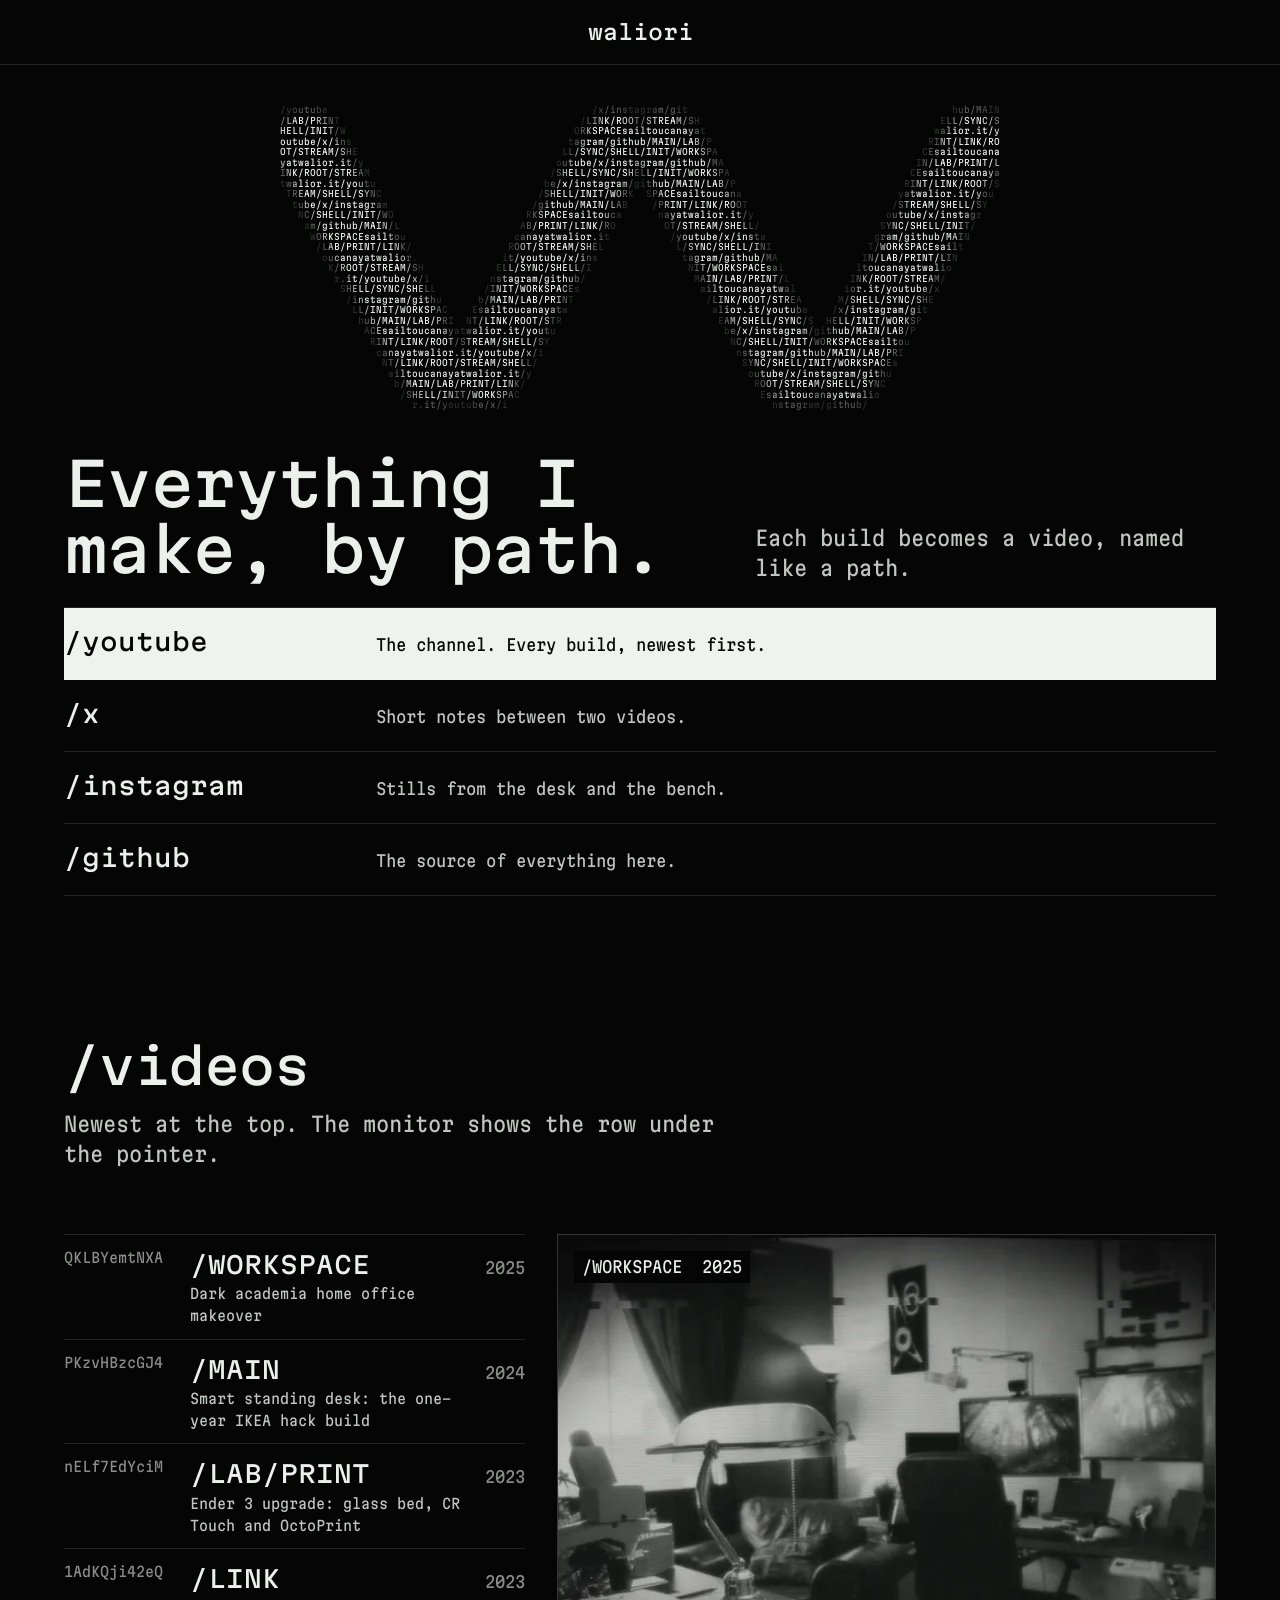
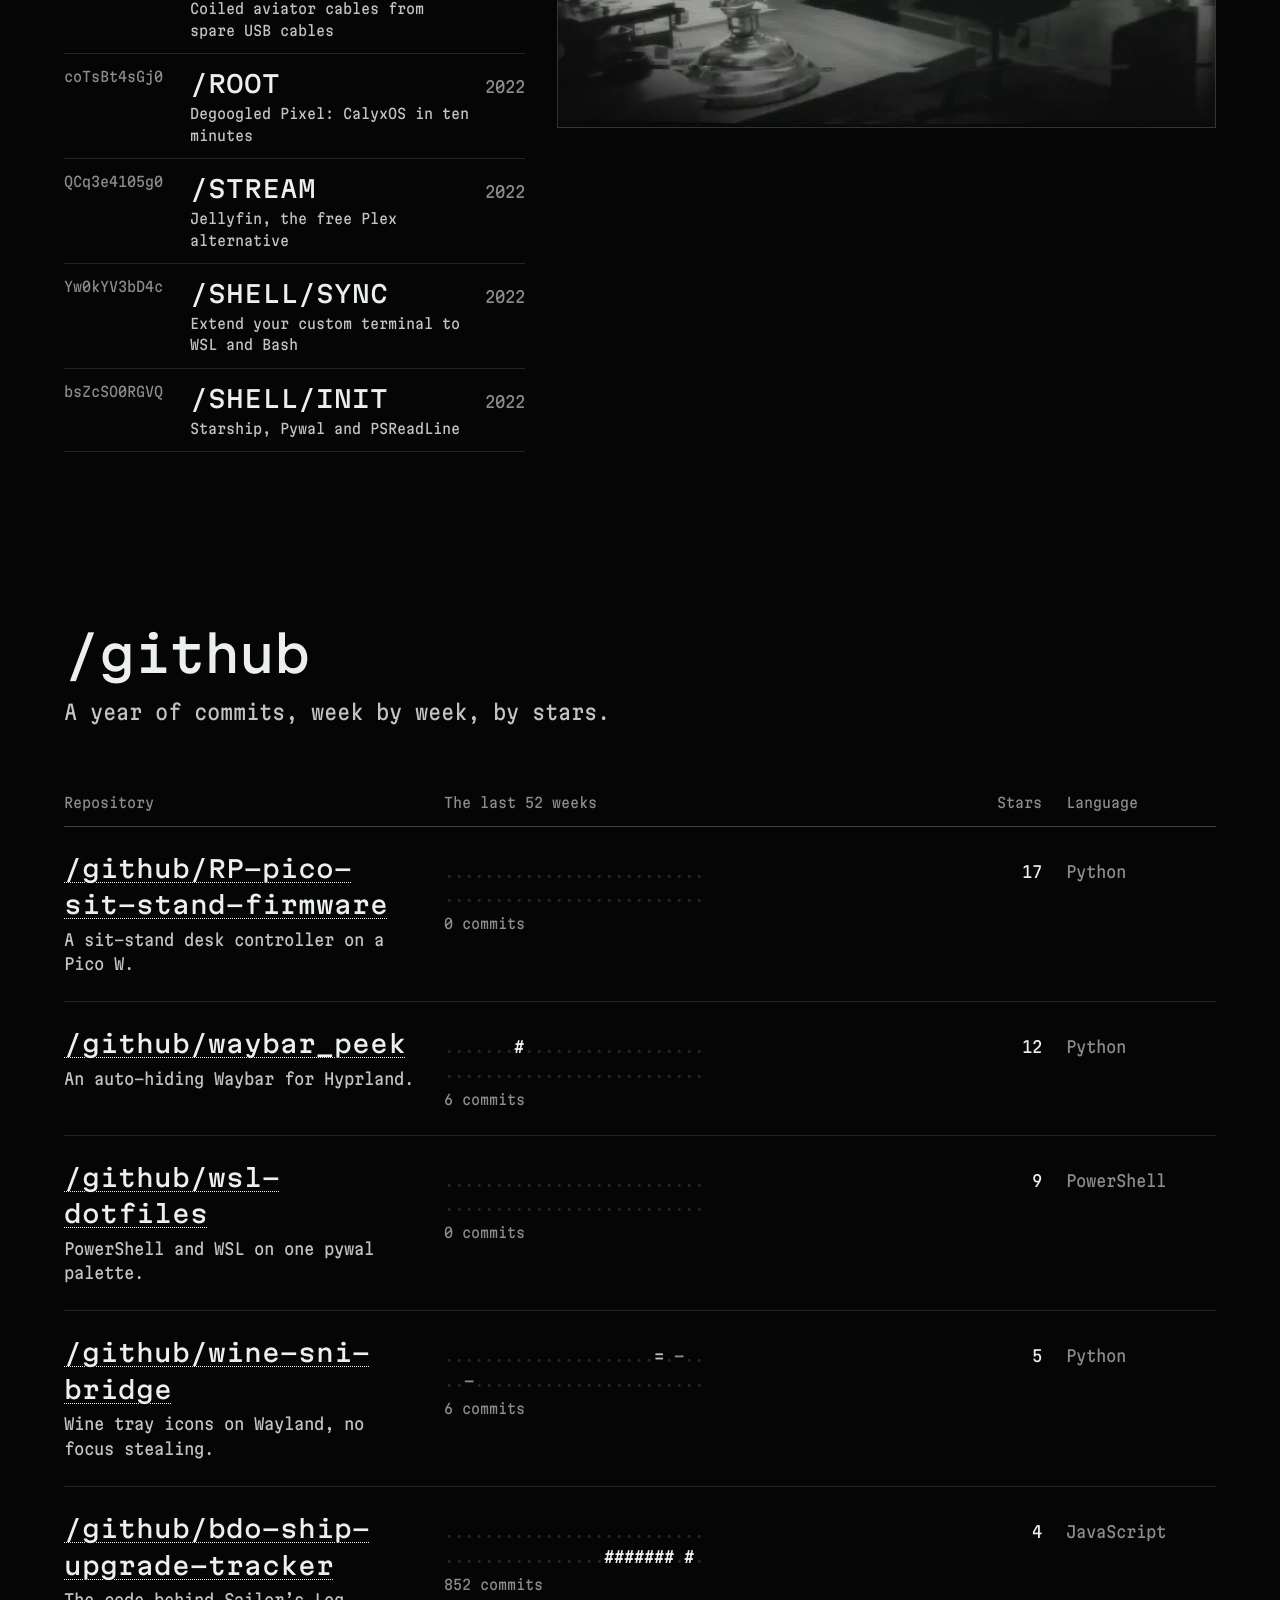
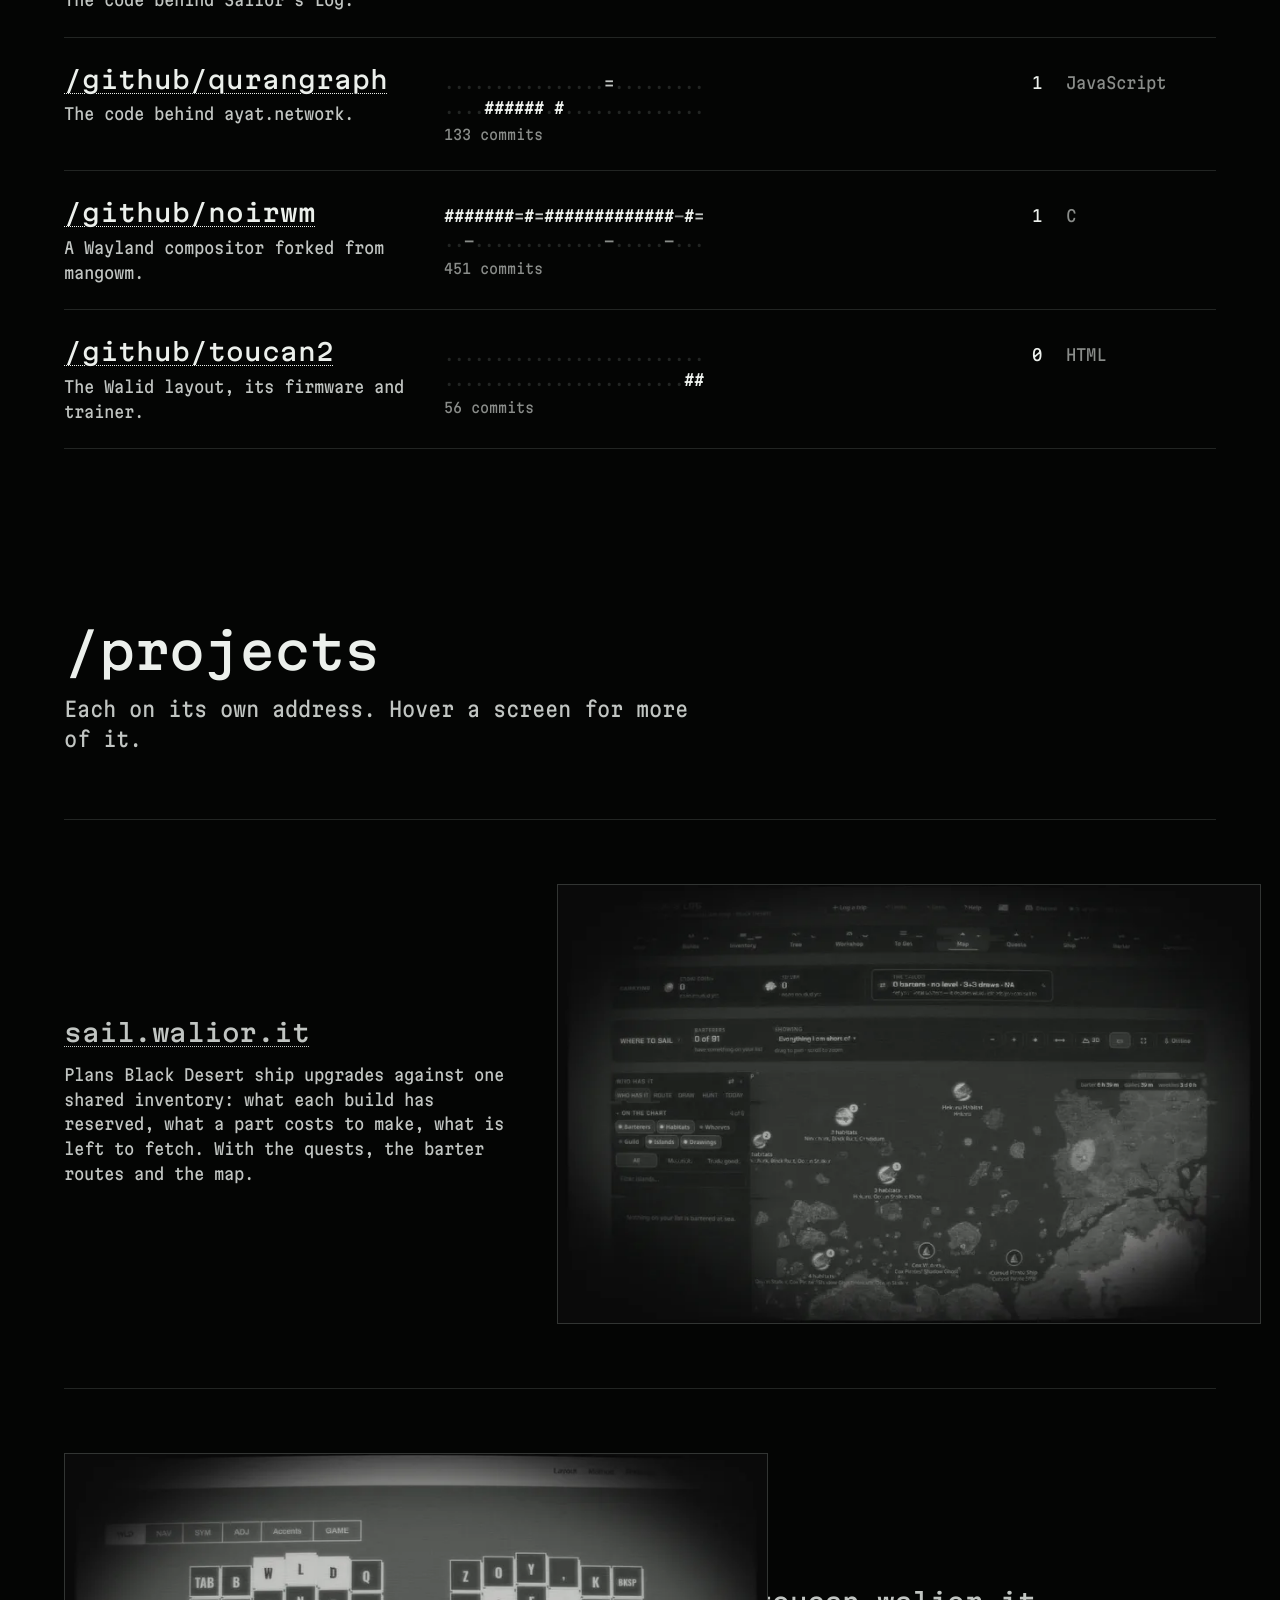
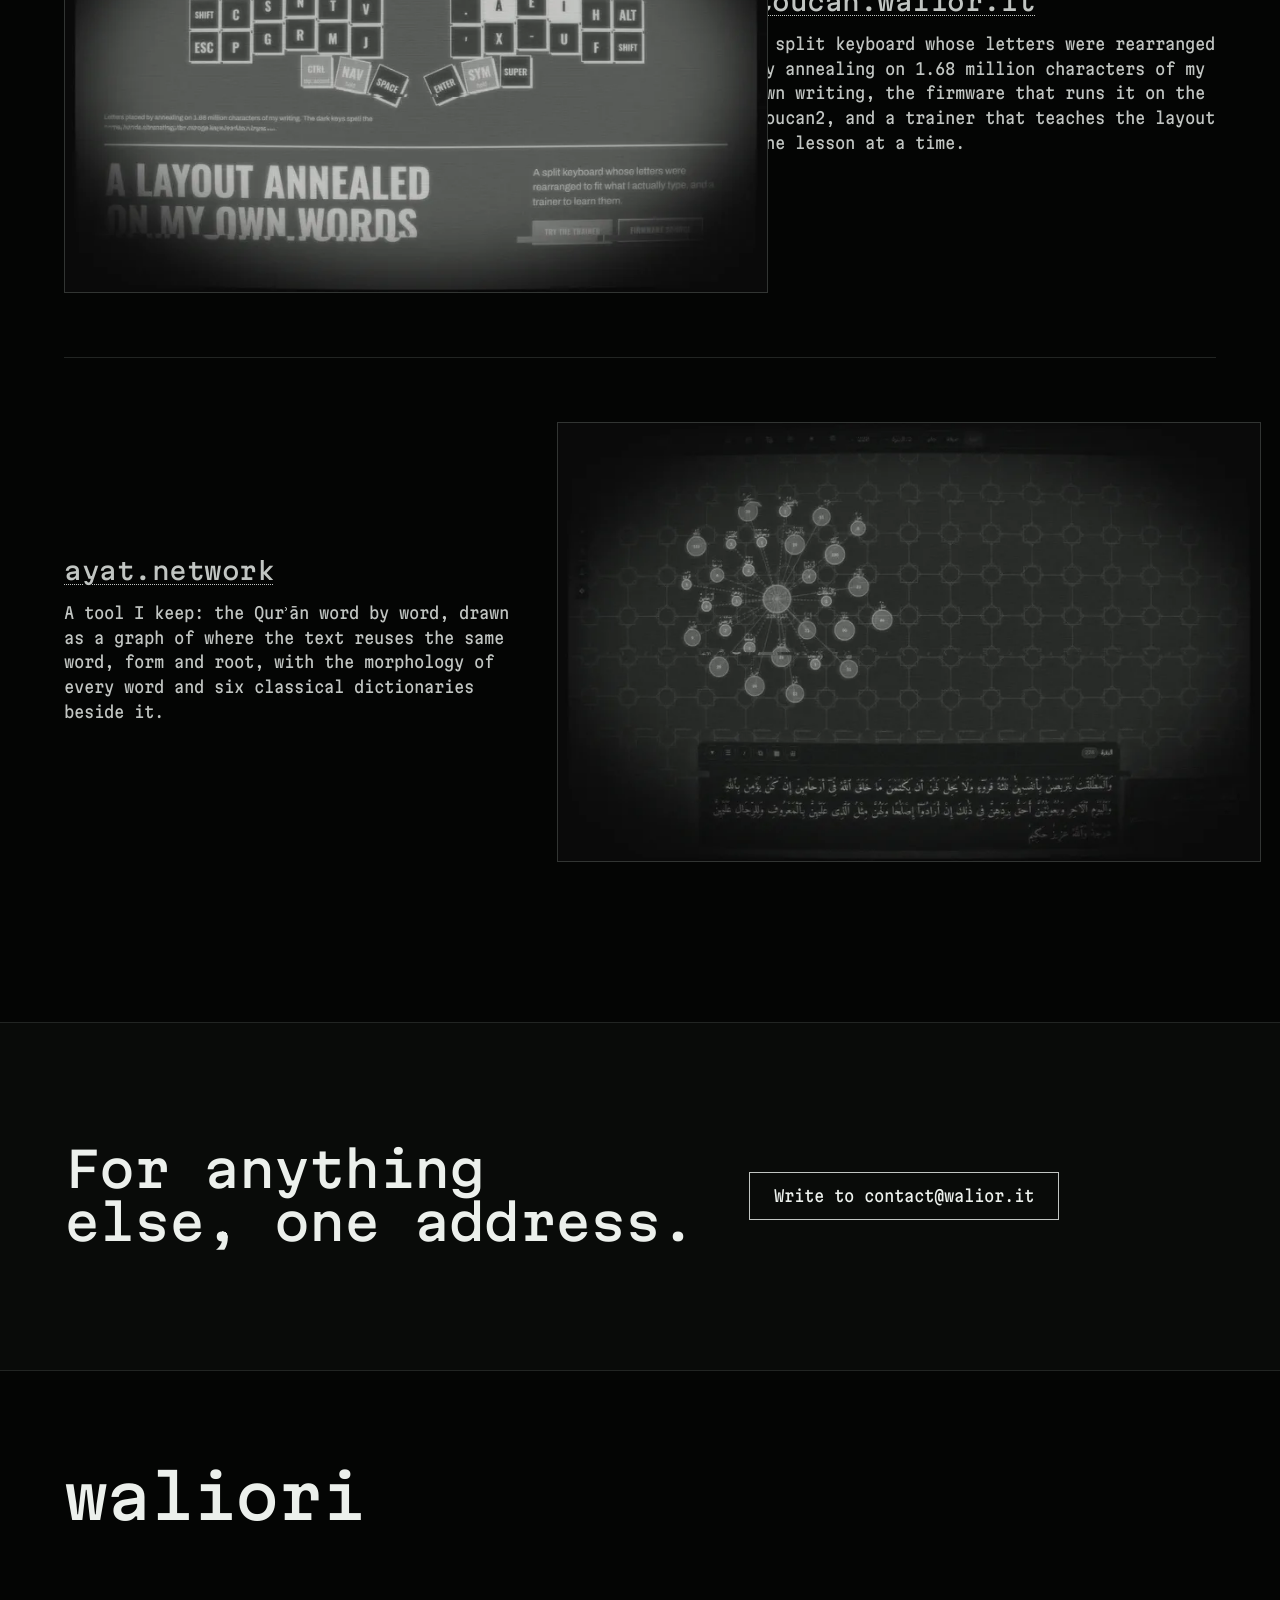
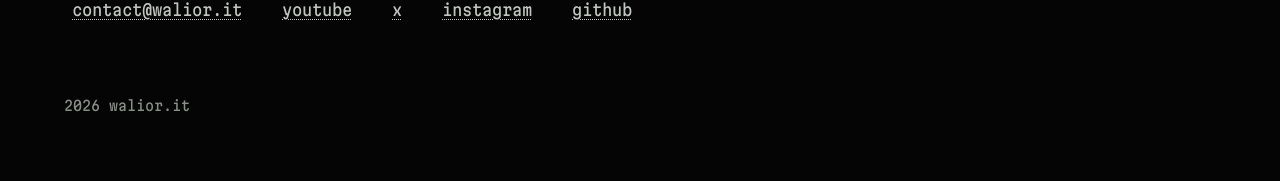
==== commit d1991cbd: "After the first audit of the live page: Martian Mono served from here (latin and latin-ext, preloade" ====
--- a/site/index.html
+++ b/site/index.html
@@ -3,19 +3,20 @@
 <head>
 <meta charset="utf-8">
 <meta name="viewport" content="width=device-width, initial-scale=1">
-<title>waliori</title>
-<meta name="description" content="waliori: the channel, the accounts and the projects, listed as paths.">
+<title>waliori: everything I make, by path</title>
+<meta name="description" content="waliori builds a computing environment from scratch and films each module. The channel, the accounts, the source and the projects, listed as paths.">
 <link rel="canonical" href="https://walior.it/">
 <link rel="icon" href="favicon.svg" type="image/svg+xml">
 <meta property="og:title" content="waliori">
 <meta property="og:description" content="The channel, the accounts and the projects, listed as paths.">
 <meta property="og:url" content="https://walior.it/">
 <meta property="og:image" content="https://walior.it/og.png">
+<meta property="og:image:width" content="1200">
+<meta property="og:image:height" content="630">
 <meta property="og:type" content="website">
 <meta name="twitter:card" content="summary_large_image">
-<link rel="preconnect" href="https://fonts.googleapis.com">
-<link rel="preconnect" href="https://fonts.gstatic.com" crossorigin>
-<link href="https://fonts.googleapis.com/css2?family=Martian+Mono:wdth,wght@75..112.5,400..700&display=swap" rel="stylesheet">
+<link rel="preload" href="fonts/martian-mono-latin.woff2" as="font" type="font/woff2" crossorigin>
+<link rel="stylesheet" href="fonts/martian-mono.css">
 <link rel="stylesheet" href="style.css">
 <script>document.documentElement.classList.add('js');</script>
 <script type="application/ld+json">
@@ -57,7 +58,7 @@
       <p class="lead">Newest at the top. The monitor shows the row under the pointer.</p>
       <div class="log">
         <ol class="log__rows" aria-label="The videos">
-        <li><a href="https://www.youtube.com/watch?v=QKLBYemtNXA" target="_blank" rel="noopener" data-frame="images/v-QKLBYemtNXA-c.webp" data-rest="images/v-QKLBYemtNXA.webp" data-label="/WORKSPACE  2025"><span class="log__hash">QKLBYemtNXA</span><span class="log__path">/WORKSPACE</span><span class="log__title">Dark academia home office makeover</span><span class="log__year num">2025</span></a></li>
+        <li><a href="https://www.youtube.com/watch?v=QKLBYemtNXA" target="_blank" rel="noopener" data-frame="images/v-QKLBYemtNXA-c.webp" data-rest="images/v-QKLBYemtNXA-800.webp" data-label="/WORKSPACE  2025"><span class="log__hash">QKLBYemtNXA</span><span class="log__path">/WORKSPACE</span><span class="log__title">Dark academia home office makeover</span><span class="log__year num">2025</span></a></li>
         <li><a href="https://www.youtube.com/watch?v=PKzvHBzcGJ4" target="_blank" rel="noopener" data-frame="images/v-PKzvHBzcGJ4-c.webp" data-rest="images/v-PKzvHBzcGJ4.webp" data-label="/MAIN  2024"><span class="log__hash">PKzvHBzcGJ4</span><span class="log__path">/MAIN</span><span class="log__title">Smart standing desk: the one-year IKEA hack build</span><span class="log__year num">2024</span></a></li>
         <li><a href="https://www.youtube.com/watch?v=nELf7EdYciM" target="_blank" rel="noopener" data-frame="images/v-nELf7EdYciM-c.webp" data-rest="images/v-nELf7EdYciM.webp" data-label="/LAB/PRINT  2023"><span class="log__hash">nELf7EdYciM</span><span class="log__path">/LAB/PRINT</span><span class="log__title">Ender 3 upgrade: glass bed, CR Touch and OctoPrint</span><span class="log__year num">2023</span></a></li>
         <li><a href="https://www.youtube.com/watch?v=1AdKQji42eQ" target="_blank" rel="noopener" data-frame="images/v-1AdKQji42eQ-c.webp" data-rest="images/v-1AdKQji42eQ.webp" data-label="/LINK  2023"><span class="log__hash">1AdKQji42eQ</span><span class="log__path">/LINK</span><span class="log__title">Coiled aviator cables from spare USB cables</span><span class="log__year num">2023</span></a></li>
@@ -67,7 +68,7 @@
         <li><a href="https://www.youtube.com/watch?v=bsZcSO0RGVQ" target="_blank" rel="noopener" data-frame="images/v-bsZcSO0RGVQ-c.webp" data-rest="images/v-bsZcSO0RGVQ.webp" data-label="/SHELL/INIT  2022"><span class="log__hash">bsZcSO0RGVQ</span><span class="log__path">/SHELL/INIT</span><span class="log__title">Starship, Pywal and PSReadLine</span><span class="log__year num">2022</span></a></li>
         </ol>
         <figure class="monitor" data-slot="video" data-kind="product" data-alt="The thumbnail of the video under the pointer">
-          <img src="images/v-QKLBYemtNXA.webp" width="1600" height="900" alt="" loading="lazy">
+          <img src="images/v-QKLBYemtNXA-800.webp" width="1600" height="900" alt="The newest video on the monitor: the dark academia home office makeover" loading="lazy">
           <figcaption class="monitor__osd" data-keep>/WORKSPACE  2025</figcaption>
         </figure>
       </div>
@@ -143,21 +144,21 @@
           <h3><a href="https://sail.walior.it/" target="_blank" rel="noopener">sail.walior.it</a></h3>
           <p>Plans Black Desert ship upgrades against one shared inventory: what each build has reserved, what a part costs to make, what is left to fetch. With the quests, the barter routes and the map.</p>
         </div>
-        <a class="shot" href="https://sail.walior.it/" target="_blank" rel="noopener" tabindex="-1" aria-hidden="true" data-slot="sail" data-kind="product" data-frames="images/sail-1-c.webp,images/sail-2-c.webp,images/sail-3-c.webp,images/sail-4-c.webp,images/sail-5-c.webp" data-alt="Sailor's Log, the map of where to sail"><img src="images/sail-1.webp" width="1600" height="1000" alt="" loading="lazy"></a>
+        <a class="shot" href="https://sail.walior.it/" target="_blank" rel="noopener" tabindex="-1" aria-hidden="true" data-slot="sail" data-kind="product" data-frames="images/sail-1-c.webp,images/sail-2-c.webp,images/sail-3-c.webp,images/sail-4-c.webp,images/sail-5-c.webp" data-alt="Sailor's Log, the map of where to sail"><img src="images/sail-1-800.webp" width="1600" height="1000" alt="" loading="lazy"></a>
       </article>
       <article class="split split--flip">
         <div class="split__text">
           <h3><a href="https://toucan.walior.it/" target="_blank" rel="noopener">toucan.walior.it</a></h3>
           <p>A split keyboard whose letters were rearranged by annealing on 1.68 million characters of my own writing, the firmware that runs it on the Toucan2, and a trainer that teaches the layout one lesson at a time.</p>
         </div>
-        <a class="shot" href="https://toucan.walior.it/" target="_blank" rel="noopener" tabindex="-1" aria-hidden="true" data-slot="toucan" data-kind="product" data-frames="images/toucan-1-c.webp,images/toucan-2-c.webp,images/toucan-3-c.webp,images/toucan-5-c.webp" data-alt="The Walid layout on the Toucan2 board"><img src="images/toucan-1.webp" width="1600" height="1000" alt="" loading="lazy"></a>
+        <a class="shot" href="https://toucan.walior.it/" target="_blank" rel="noopener" tabindex="-1" aria-hidden="true" data-slot="toucan" data-kind="product" data-frames="images/toucan-1-c.webp,images/toucan-2-c.webp,images/toucan-3-c.webp,images/toucan-5-c.webp" data-alt="The Walid layout on the Toucan2 board"><img src="images/toucan-1-800.webp" width="1600" height="1000" alt="" loading="lazy"></a>
       </article>
       <article class="split">
         <div class="split__text">
           <h3><a href="https://ayat.network/" target="_blank" rel="noopener">ayat.network</a></h3>
           <p>A tool I keep: the Qurʾān word by word, drawn as a graph of where the text reuses the same word, form and root, with the morphology of every word and six classical dictionaries beside it.</p>
         </div>
-        <a class="shot" href="https://ayat.network/" target="_blank" rel="noopener" tabindex="-1" aria-hidden="true" data-slot="ayat" data-kind="product" data-frames="images/ayat-1-c.webp,images/ayat-2-c.webp,images/ayat-4-c.webp" data-alt="ayat.network, the word network of a verse"><img src="images/ayat-1.webp" width="1600" height="1000" alt="" loading="lazy"></a>
+        <a class="shot" href="https://ayat.network/" target="_blank" rel="noopener" tabindex="-1" aria-hidden="true" data-slot="ayat" data-kind="product" data-frames="images/ayat-1-c.webp,images/ayat-2-c.webp,images/ayat-4-c.webp" data-alt="ayat.network, the word network of a verse"><img src="images/ayat-1-800.webp" width="1600" height="1000" alt="" loading="lazy"></a>
       </article>
     </div>
   </section>
--- a/site/fonts/martian-mono.css
+++ b/site/fonts/martian-mono.css
@@ -0,0 +1,21 @@
+/* Martian Mono, variable (wdth 75 to 112.5, wght 400 to 700), SIL Open Font License, from Google Fonts v6; self-hosted so nothing blocks on a third party. */
+/* latin-ext */
+@font-face {
+  font-family: 'Martian Mono';
+  font-style: normal;
+  font-weight: 400 700;
+  font-stretch: 75% 112.5%;
+  font-display: swap;
+  src: url(martian-mono-latin-ext.woff2) format('woff2');
+  unicode-range: U+0100-02BA, U+02BD-02C5, U+02C7-02CC, U+02CE-02D7, U+02DD-02FF, U+0304, U+0308, U+0329, U+1D00-1DBF, U+1E00-1E9F, U+1EF2-1EFF, U+2020, U+20A0-20AB, U+20AD-20C4, U+2113, U+2C60-2C7F, U+A720-A7FF;
+}
+/* latin */
+@font-face {
+  font-family: 'Martian Mono';
+  font-style: normal;
+  font-weight: 400 700;
+  font-stretch: 75% 112.5%;
+  font-display: swap;
+  src: url(martian-mono-latin.woff2) format('woff2');
+  unicode-range: U+0000-00FF, U+0131, U+0152-0153, U+02BB-02BC, U+02C6, U+02DA, U+02DC, U+0304, U+0308, U+0329, U+2000-206F, U+20AC, U+2122, U+2191, U+2193, U+2212, U+2215, U+FEFF, U+FFFD;
+}
--- a/site/style.css
+++ b/site/style.css
@@ -43,9 +43,10 @@
 /* the index: rows, the path on the left, its line on the right */
 .index { grid-column: 1 / -1; display: grid; border-top: var(--rule-hair) solid var(--color-rule); }
 .row { display: grid; grid-template-columns: minmax(0, 3fr) minmax(0, 9fr); column-gap: var(--gap-columns); align-items: baseline; min-height: var(--row-h); padding-block: var(--space-md); border-bottom: var(--rule-hair) solid var(--color-rule); color: var(--color-ink); text-decoration: none; transition: background-color var(--dur-micro) steps(1); }
-.row:hover { background: var(--color-paper-3); color: var(--color-ink); }
-.row:active { background: var(--color-accent-wash); }
-.row:focus-visible { outline-offset: -2px; }
+.row:hover, .row:focus-visible { background: var(--color-accent); color: var(--color-accent-ink); }
+.row:hover .line, .row:focus-visible .line { color: var(--color-accent-ink); }
+.row:active { background: var(--glyph-5); }
+.row:focus-visible { outline-offset: -2px; outline-color: var(--color-ink); }
 .row .path { font-size: var(--text-title); font-weight: var(--display-weight); font-stretch: var(--stretch-display); }
 .row .line { color: var(--color-ink-2); }
 .row--primary { background: var(--color-accent); color: var(--color-accent-ink); border-bottom-color: var(--color-accent); }
@@ -53,6 +54,9 @@
 .row--primary:hover { background: var(--glyph-6); color: var(--color-accent-ink); }
 .row--primary:active { background: var(--glyph-5); }
 .row--primary:focus-visible { outline-color: var(--color-ink); }
+/* one cursor line at a time: while another row is under the pointer or focused, /youtube gives up its block */
+.index:has(.row:not(.row--primary):is(:hover, :focus-visible)) .row--primary:not(:hover, :focus-visible) { background: transparent; color: var(--color-ink); border-bottom-color: var(--color-rule); }
+.index:has(.row:not(.row--primary):is(:hover, :focus-visible)) .row--primary:not(:hover, :focus-visible) .line { color: var(--color-ink-2); }
 
 /* videos: the log. Rows on the left, one row per video with its id as a hash; the monitor on the right shows the thumbnail of the row under the pointer, cutting between tapes */
 .videos { padding-block: var(--section-gap) 0; }
@@ -80,16 +84,17 @@
 .ls th { text-align: left; font-weight: 400; }
 .ls thead th { padding: 0 var(--space-lg) var(--space-sm) 0; font-size: var(--text-sm); color: var(--color-muted); border-bottom: var(--rule-hair) solid var(--color-rule-2); white-space: nowrap; }
 .ls tbody th, .ls td { padding: var(--space-lg) var(--space-lg) var(--space-lg) 0; border-bottom: var(--rule-hair) solid var(--color-rule); vertical-align: baseline; }
-.ls tbody th { width: 38%; }
+.ls tbody th { width: 33%; }
+.ls tbody tr { height: 128px; }
 .ls tbody th a { display: block; font-size: var(--text-title); font-weight: var(--display-weight); font-stretch: var(--stretch-display); color: var(--color-ink); }
 .ls tbody th a:hover { color: var(--color-ink-2); }
 .ls__desc { display: block; margin-top: var(--space-2xs); color: var(--color-ink-2); }
-.ls__year { width: 40%; }
+.ls__year { width: 47%; }
 .weeks { display: block; font-weight: 500; white-space: nowrap; }
 .weeks i { font-style: normal; }
 .weeks .w0 { color: var(--color-rule); } .weeks .w1 { color: var(--color-muted); } .weeks .w2 { color: var(--color-ink-2); } .weeks .w3 { color: var(--color-ink); }
 .ls__sum { display: block; margin-top: var(--space-2xs); font-size: var(--text-sm); color: var(--color-muted); }
-.ls td.num { width: 8%; text-align: right; color: var(--color-ink); }
+.ls td.num { width: 7%; text-align: right; color: var(--color-ink); }
 .ls th.num { text-align: right; }
 .ls__lang { width: 14%; padding-right: 0; color: var(--color-muted); }
 
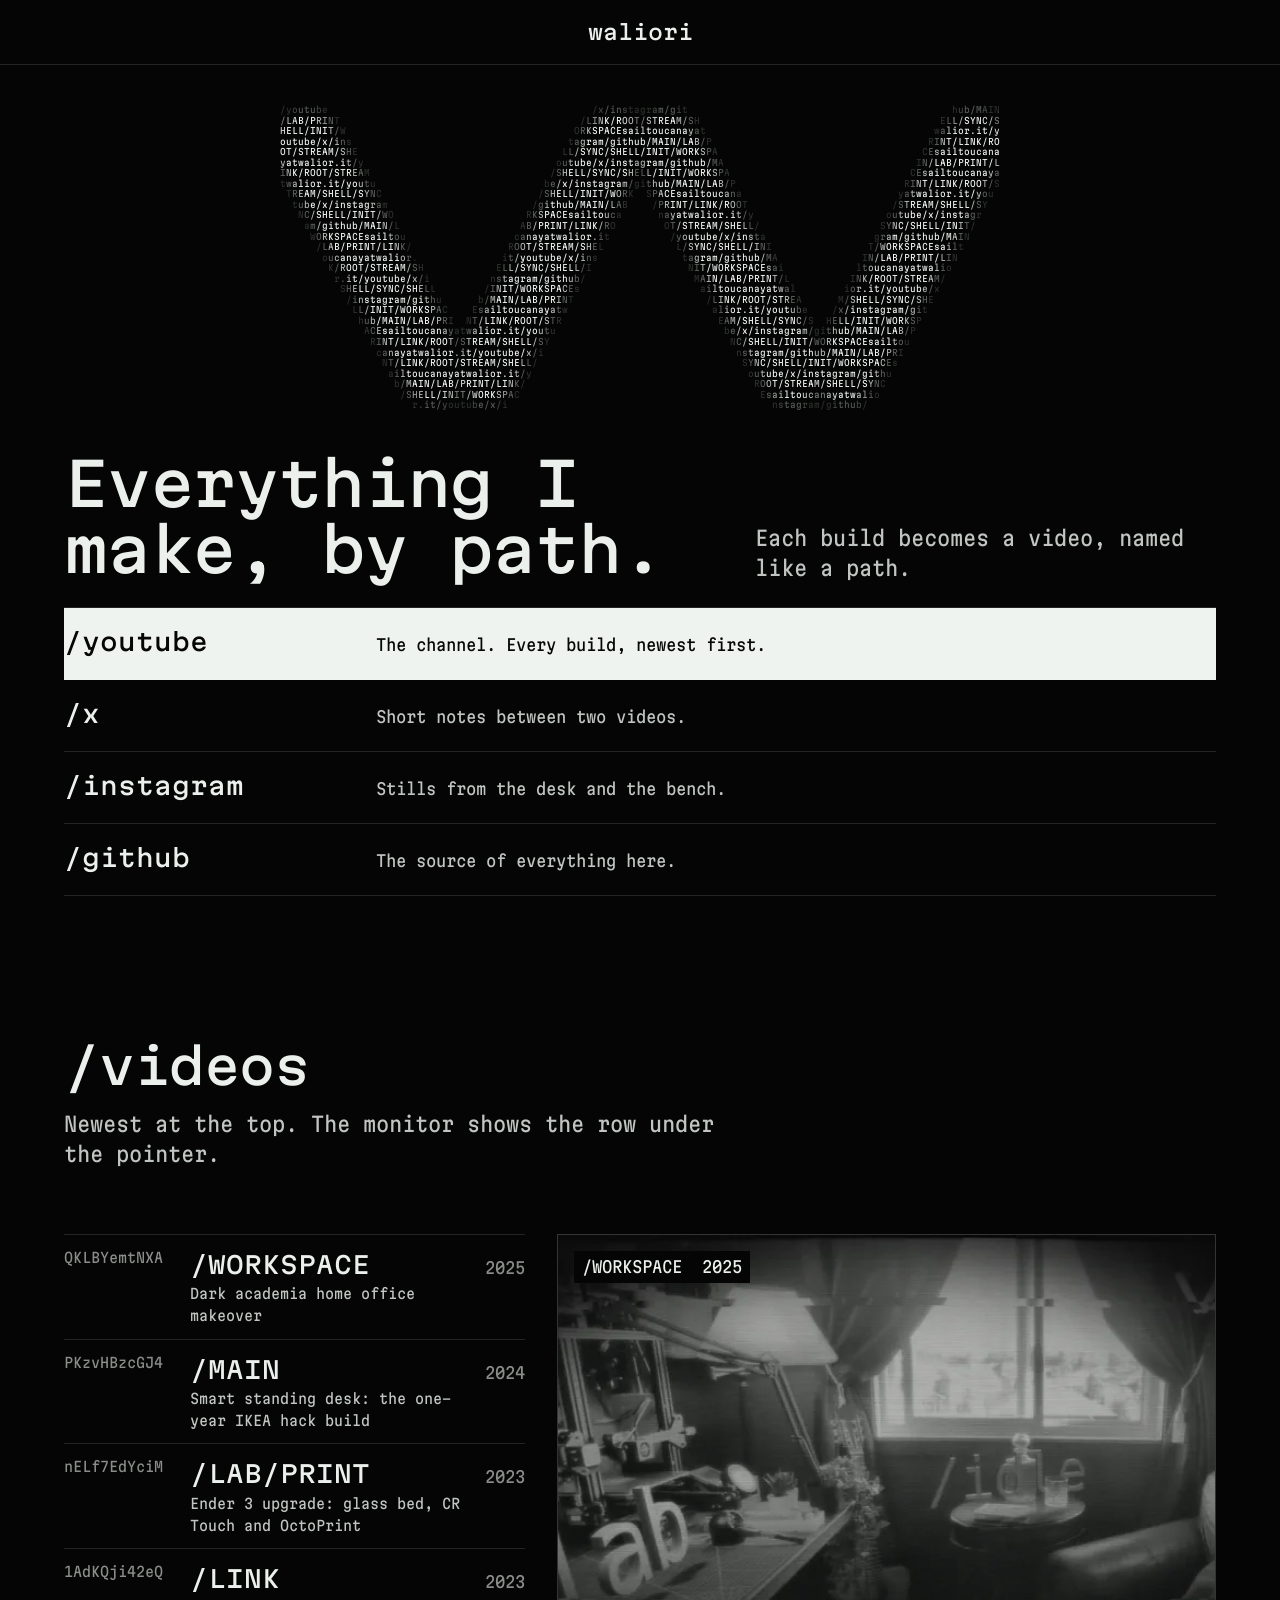
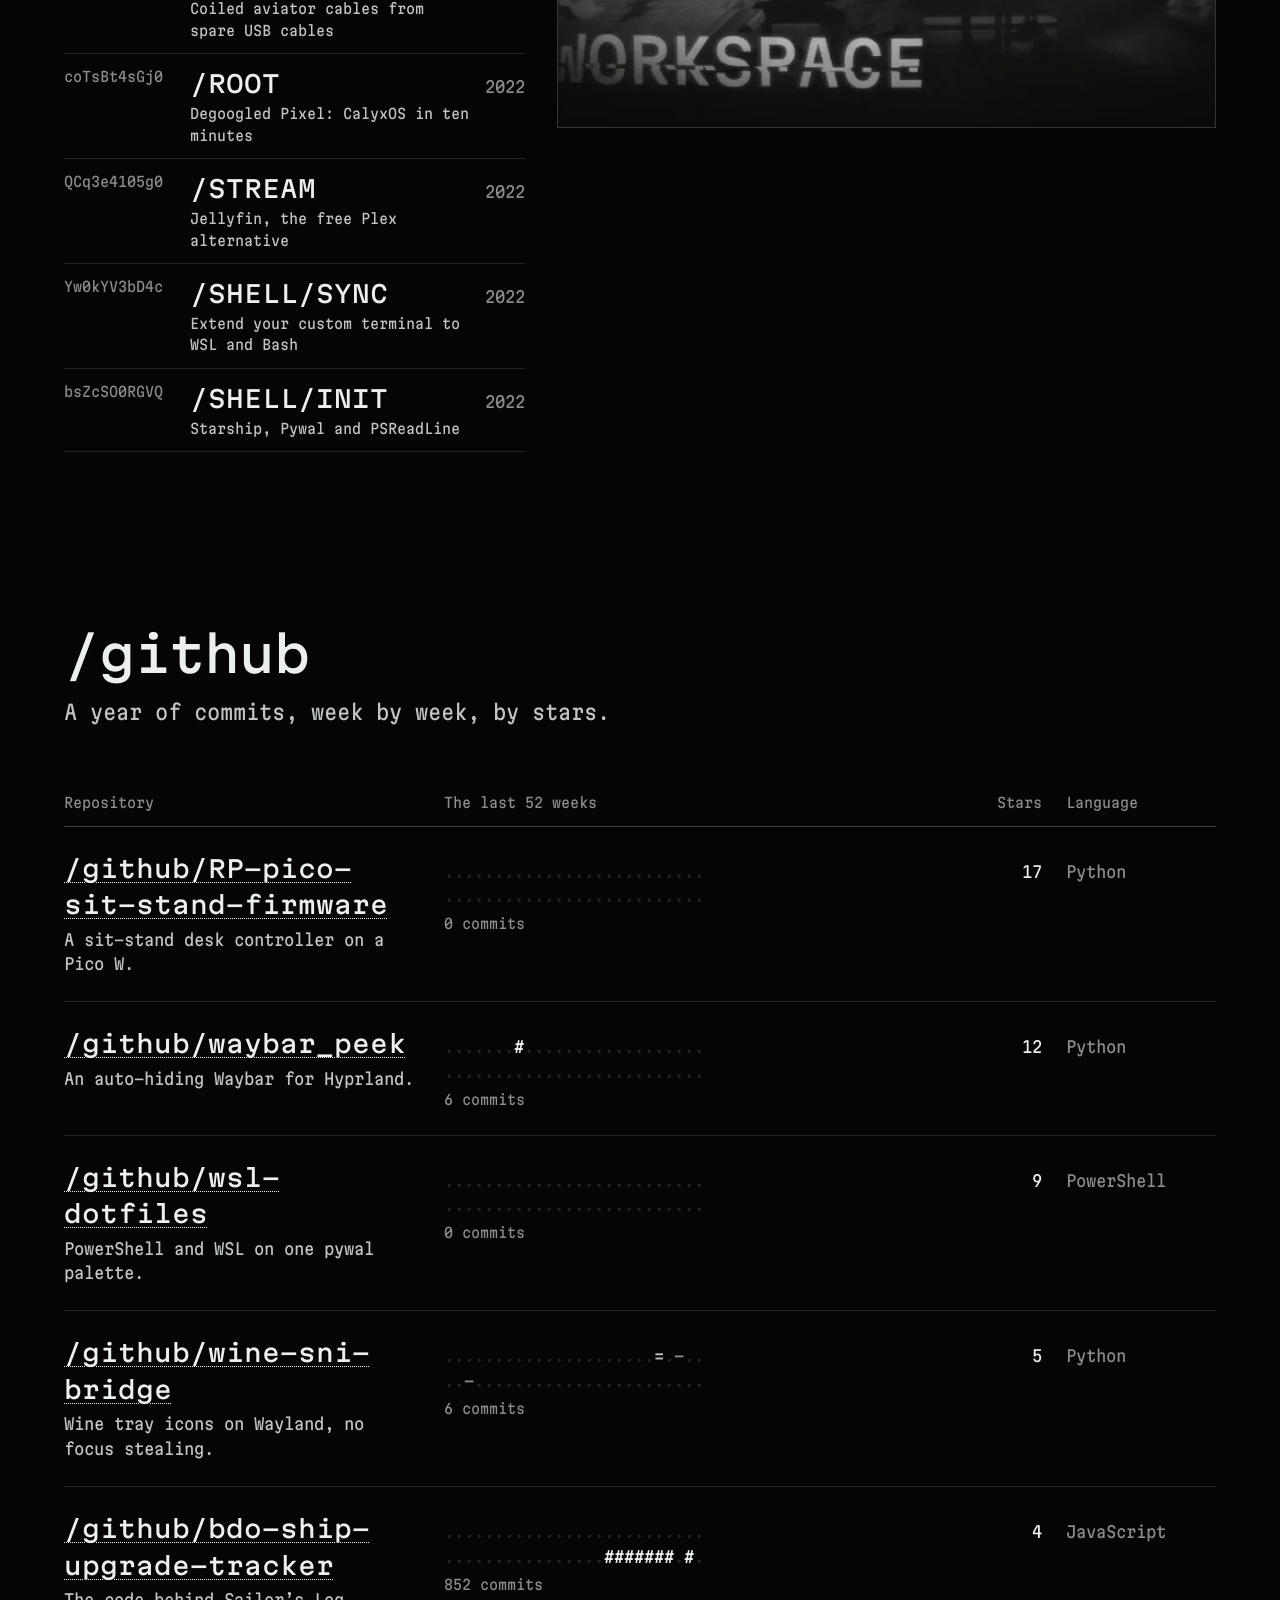
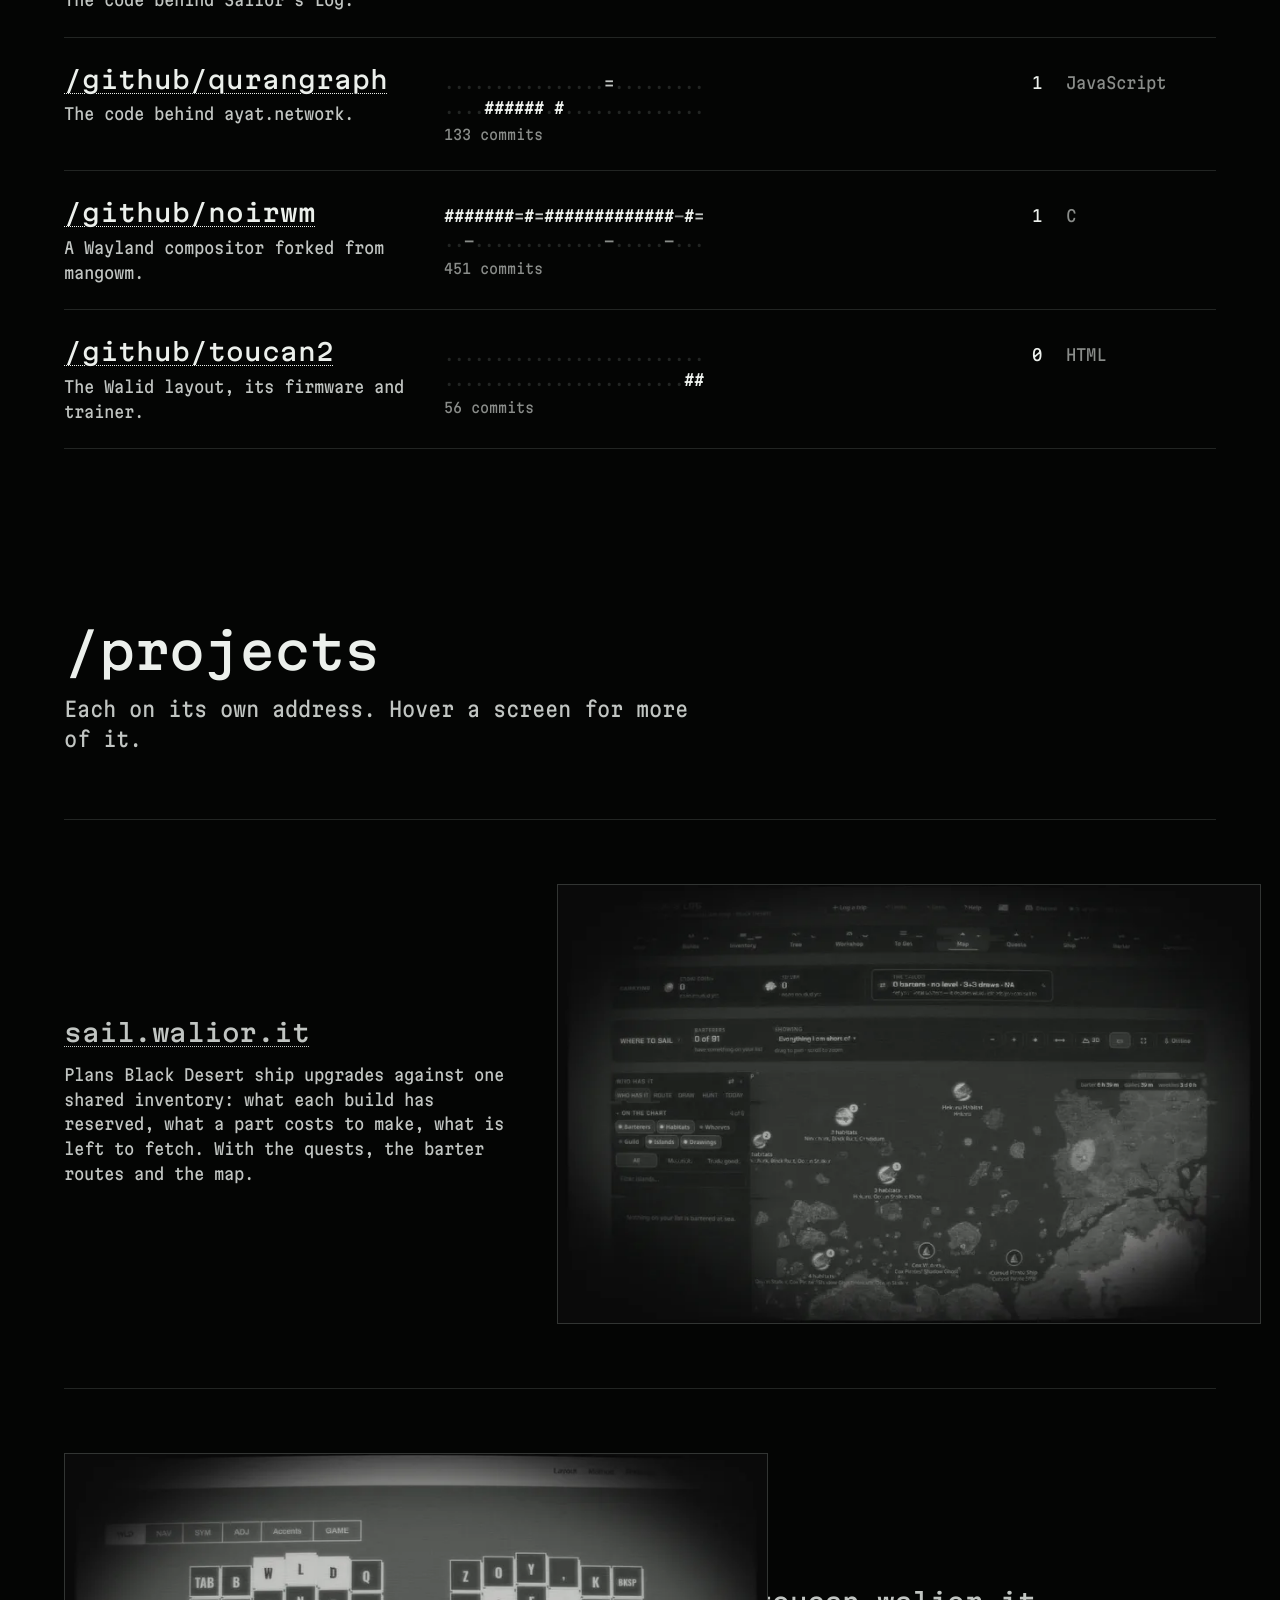
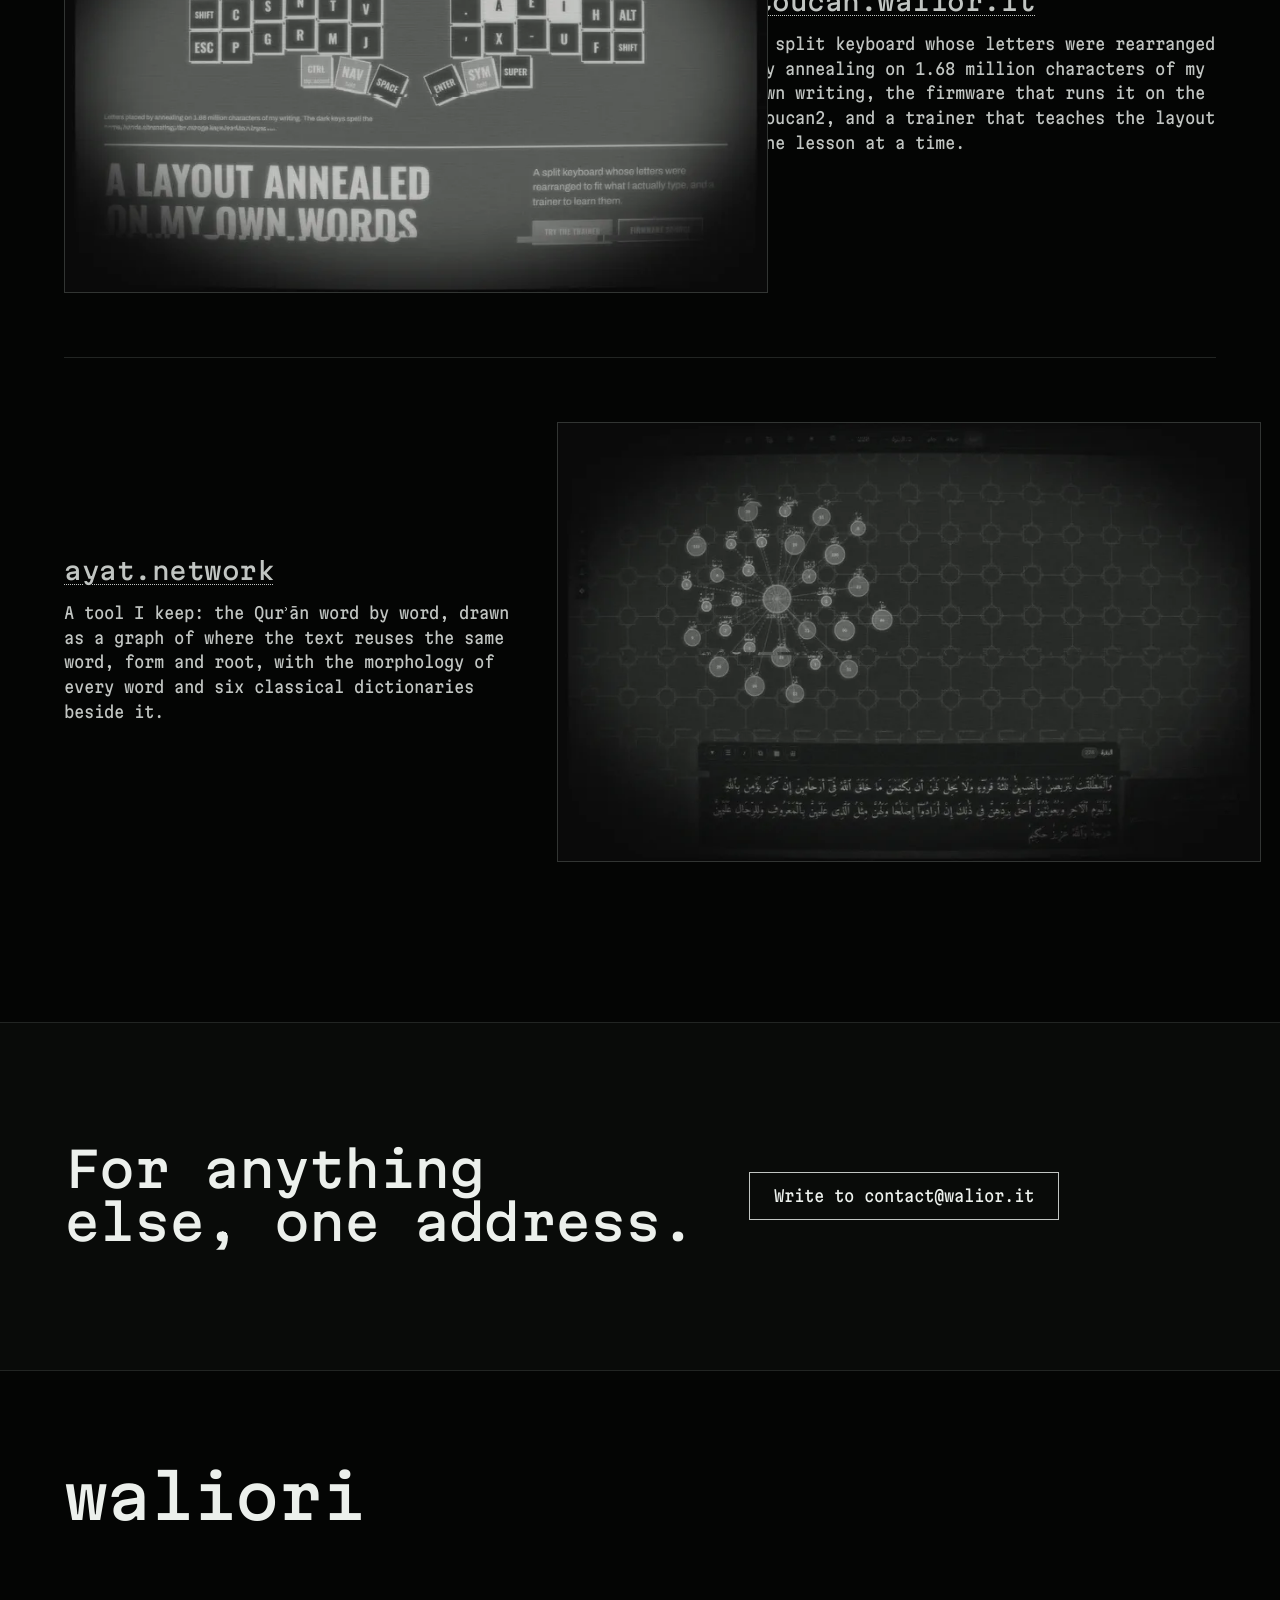
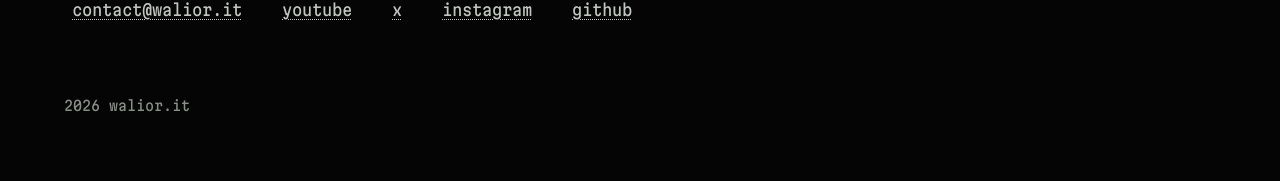
==== commit 7efee5de: "site: the phone. With no hover to lean on, the monitor sticks to the top and follows the row at its " ====
--- a/site/index.html
+++ b/site/index.html
@@ -18,7 +18,7 @@
 <link rel="preload" href="fonts/martian-mono-latin.woff2" as="font" type="font/woff2" crossorigin>
 <link rel="stylesheet" href="fonts/martian-mono.css">
 <link rel="stylesheet" href="style.css">
-<script>document.documentElement.classList.add('js');</script>
+<script>document.documentElement.classList.add('js'); if (matchMedia('(hover: none), (pointer: coarse)').matches) document.documentElement.classList.add('touch');</script>
 <script type="application/ld+json">
 {"@context":"https://schema.org","@graph":[
  {"@type":"Person","@id":"https://walior.it/#waliori","name":"waliori","url":"https://walior.it/","image":"https://walior.it/og.png",
@@ -55,7 +55,7 @@
   <section class="videos">
     <div class="container">
       <h2>/videos</h2>
-      <p class="lead">Newest at the top. The monitor shows the row under the pointer.</p>
+      <p class="lead">Newest at the top. <span class="if-hover">The monitor shows the row under the pointer.</span><span class="if-touch">The monitor follows your scroll. Tap the lit row to watch.</span></p>
       <div class="log">
         <ol class="log__rows" aria-label="The videos">
         <li><a href="https://www.youtube.com/watch?v=QKLBYemtNXA" target="_blank" rel="noopener" data-frame="images/v-QKLBYemtNXA-c.webp" data-rest="images/v-QKLBYemtNXA-800.webp" data-label="/WORKSPACE  2025"><span class="log__hash">QKLBYemtNXA</span><span class="log__path">/WORKSPACE</span><span class="log__title">Dark academia home office makeover</span><span class="log__year num">2025</span></a></li>
@@ -138,7 +138,7 @@
   <section class="projects">
     <div class="container">
       <h2>/projects</h2>
-      <p class="lead">Each on its own address. Hover a screen for more of it.</p>
+      <p class="lead">Each on its own address. <span class="if-hover">Hover a screen for more of it.</span><span class="if-touch">A screen in view runs through more of it.</span></p>
       <article class="split">
         <div class="split__text">
           <h3><a href="https://sail.walior.it/" target="_blank" rel="noopener">sail.walior.it</a></h3>
@@ -192,17 +192,29 @@
   }, { passive: true }));
   const io = new IntersectionObserver((es) => es.forEach((e) => e.target.classList.toggle('is-seen', e.isIntersecting)));
   const still = matchMedia('(prefers-reduced-motion: reduce)').matches;
-  const cut = (el, img, next, src) => { if (img.src.endsWith(src)) return; next.src = src; el.classList.remove('is-cut'); void next.offsetWidth; el.classList.add('is-cut'); setTimeout(() => { img.src = src; el.classList.remove('is-cut'); }, still ? 0 : 220); };
+  const touch = document.documentElement.classList.contains('touch');
+  const cut = (el, img, next, src) => { if ((el.cutTo || img.src).endsWith(src)) return; el.cutTo = src; clearTimeout(el.cutTimer); next.src = src; el.classList.remove('is-cut'); void next.offsetWidth; el.classList.add('is-cut'); el.cutTimer = setTimeout(() => { img.src = src; el.classList.remove('is-cut'); }, still ? 0 : 220); };
   const mon = document.querySelector('.monitor');
   if (mon) {
     const img = mon.querySelector('img'); const osd = mon.querySelector('.monitor__osd');
     const next = document.createElement('img'); next.className = 'next'; next.alt = ''; next.src = img.src; next.width = img.width; next.height = img.height; mon.appendChild(next);
-    let shown = null;
-    document.querySelectorAll('.log__rows a[data-frame]').forEach((a) => { const go = () => { shown = a; cut(mon, img, next, a.dataset.frame); osd.textContent = a.dataset.label; }; a.addEventListener('pointerenter', go); a.addEventListener('focus', go); });
-    const back = () => { if (shown) cut(mon, img, next, shown.dataset.rest); };
-    const log = document.querySelector('.log');
-    mon.addEventListener('pointerenter', () => { if (shown) cut(mon, img, next, shown.dataset.frame); else { shown = document.querySelector('.log__rows a[data-frame]'); cut(mon, img, next, shown.dataset.frame); } });
-    log.addEventListener('pointerleave', back); log.addEventListener('focusout', (e) => { if (!e.currentTarget.contains(e.relatedTarget)) back(); });
+    if (touch) {
+      // no pointer to hover with: the row at the monitor's lower edge drives the monitor as the page scrolls; a tap lights a row, and a tap on the lit row or the monitor opens it
+      const rows = [...document.querySelectorAll('.log__rows a[data-frame]')]; const list = document.querySelector('.log__rows'); let on = null, queued = false;
+      const set = (a) => { if (a === on) return; if (on) on.classList.remove('is-on'); on = a; a.classList.add('is-on'); mon.classList.add('is-live'); cut(mon, img, next, a.dataset.frame); osd.textContent = a.dataset.label; };
+      const pick = () => { queued = false; const m = mon.getBoundingClientRect(); const line = Math.abs(m.left - list.getBoundingClientRect().left) < 2 ? m.bottom + 48 : innerHeight * 0.4; let a = rows[0]; for (const r of rows) if (r.getBoundingClientRect().top <= line) a = r; set(a); };
+      const onScroll = () => { if (!queued) { queued = true; requestAnimationFrame(pick); } };
+      new IntersectionObserver(([e]) => { if (e.isIntersecting) { addEventListener('scroll', onScroll, { passive: true }); pick(); } else { removeEventListener('scroll', onScroll); if (on) { cut(mon, img, next, on.dataset.rest); on.classList.remove('is-on'); on = null; mon.classList.remove('is-live'); } } }, { threshold: 0.3 }).observe(mon);
+      rows.forEach((a) => a.addEventListener('click', (e) => { if (a !== on) { e.preventDefault(); set(a); } }));
+      mon.addEventListener('click', () => { if (on) on.click(); });
+    } else {
+      let shown = null;
+      document.querySelectorAll('.log__rows a[data-frame]').forEach((a) => { const go = () => { shown = a; cut(mon, img, next, a.dataset.frame); osd.textContent = a.dataset.label; }; a.addEventListener('pointerenter', go); a.addEventListener('focus', go); });
+      const back = () => { if (shown) cut(mon, img, next, shown.dataset.rest); };
+      const log = document.querySelector('.log');
+      mon.addEventListener('pointerenter', () => { if (shown) cut(mon, img, next, shown.dataset.frame); else { shown = document.querySelector('.log__rows a[data-frame]'); cut(mon, img, next, shown.dataset.frame); } });
+      log.addEventListener('pointerleave', back); log.addEventListener('focusout', (e) => { if (!e.currentTarget.contains(e.relatedTarget)) back(); });
+    }
     document.querySelectorAll('.log__rows a[data-frame]').forEach((a) => { const i = new Image(); i.src = a.dataset.frame; });
   }
   document.querySelectorAll('.shot').forEach((el) => {
@@ -212,8 +224,9 @@
     const next = document.createElement('img'); next.className = 'next'; next.alt = ''; next.src = first.src; next.width = first.width; next.height = first.height; el.appendChild(next);
     const show = () => { at = (at + 1) % list.length; cut(el, first, next, list[at]); };
     const start = () => { if (timer) return; if (!loaded) { loaded = true; list.forEach((u) => { const i = new Image(); i.src = u; }); } timer = setInterval(show, 900); show(); };
-    const stop = () => { clearInterval(timer); timer = null; at = -1; first.src = rest; el.classList.remove('is-cut'); };
-    el.addEventListener('pointerenter', start); el.addEventListener('pointerleave', stop); el.addEventListener('pointercancel', stop);
+    const stop = () => { clearInterval(timer); clearTimeout(el.cutTimer); el.cutTo = null; timer = null; at = -1; first.src = rest; el.classList.remove('is-cut'); };
+    if (touch) { if (!still) new IntersectionObserver(([e]) => { if (e.isIntersecting) start(); else stop(); }, { threshold: 0.6 }).observe(el); }
+    else { el.addEventListener('pointerenter', start); el.addEventListener('pointerleave', stop); el.addEventListener('pointercancel', stop); }
   });
 })();
 window.hallmarkSlots = (m) => { for (const [k, v] of Object.entries(m)) { const s = document.querySelector(`[data-slot="${k}"]`); if (!s) continue; const im = new Image(); im.src = typeof v === 'string' ? v : v.src; im.alt = (typeof v === 'object' && v.alt) || s.dataset.alt || ''; s.querySelectorAll(':scope > img').forEach((o) => o.remove()); s.prepend(im); } };
--- a/site/style.css
+++ b/site/style.css
@@ -140,6 +140,14 @@
 .foot__links a { display: inline-block; min-inline-size: 24px; padding: var(--space-xs) var(--space-xs); text-align: center; }
 .foot__line { margin-top: var(--space-2xl); font-size: var(--text-sm); color: var(--color-muted); }
 
+/* touch: no hover to lean on, so the lead says what to do instead, the row at the monitor's edge is lit and the monitor says it opens */
+.if-touch { display: none; }
+.touch .if-touch { display: inline; }
+.touch .if-hover { display: none; }
+.log__rows a.is-on, .log__rows a.is-on:hover { background: var(--color-accent-wash); }
+.touch .monitor { cursor: pointer; }
+.monitor.is-live::after { content: "Tap to open"; position: absolute; right: var(--space-md); top: var(--space-md); z-index: 3; padding: var(--space-2xs) var(--space-xs); background: var(--color-paper); color: var(--color-ink-2); }
+
 @media (max-width: 60rem) {
   :root { --mark-h: min(26dvh, 200px); --row-h: 64px; }
   .ledge h1, .ledge .lead { grid-column: 1 / -1; }
@@ -148,20 +156,26 @@
   .split { grid-template-columns: minmax(0, 1fr); }
   .split .split__text, .split .shot, .split--flip .split__text, .split--flip .shot { grid-column: 1 / -1; grid-row: auto; }
   .split .shot { width: 100%; margin-top: var(--space-lg); min-height: 0; }
-  .log { grid-template-columns: minmax(0, 1fr); }
-  .log__rows, .monitor { grid-column: 1 / -1; }
-  .monitor { grid-row: 1; position: relative; margin-bottom: var(--space-lg); }
+  .log { display: flex; flex-direction: column; }
+  .monitor { order: -1; flex: none; width: 100%; top: 0; z-index: 4; aspect-ratio: 16 / 9; max-height: 50dvh; margin-bottom: var(--space-lg); background: var(--color-paper); }
   .ls, .ls tbody { display: block; }
   .ls thead { position: absolute; width: 1px; height: 1px; overflow: hidden; clip-path: inset(50%); }
+  .ls tbody tr { height: auto; }
   .ls tr { display: grid; grid-template-columns: minmax(0, 1fr) auto auto; column-gap: var(--space-md); padding-block: var(--space-md); border-bottom: var(--rule-hair) solid var(--color-rule); }
   .ls tbody th, .ls td { display: block; padding: 0; border: 0; width: auto; }
   .ls tbody th { grid-column: 1 / -1; }
   .ls__year { grid-column: 1 / -1; margin-top: var(--space-xs); }
-  .weeks { white-space: normal; }
+  .weeks { display: grid; grid-template-columns: repeat(26, minmax(0, 1fr)); white-space: normal; }
+  .weeks wbr { display: none; }
+  .ls tbody th a { overflow-wrap: anywhere; }
   .ls td.num { width: auto; text-align: left; white-space: nowrap; }
   .ls td.num::after { content: " stars"; color: var(--color-muted); }
   .contact .container { grid-template-columns: minmax(0, 1fr); row-gap: var(--space-lg); }
 }
 
 @media (max-width: 40rem) {
+  .log__rows a { grid-template-columns: minmax(0, 1fr) 4ch; }
+  .log__path, .log__title { grid-column: 1; }
+  .log__year { grid-column: 2; }
+  .log__hash { grid-column: 1; grid-row: 3; margin-top: var(--space-2xs); }
 }
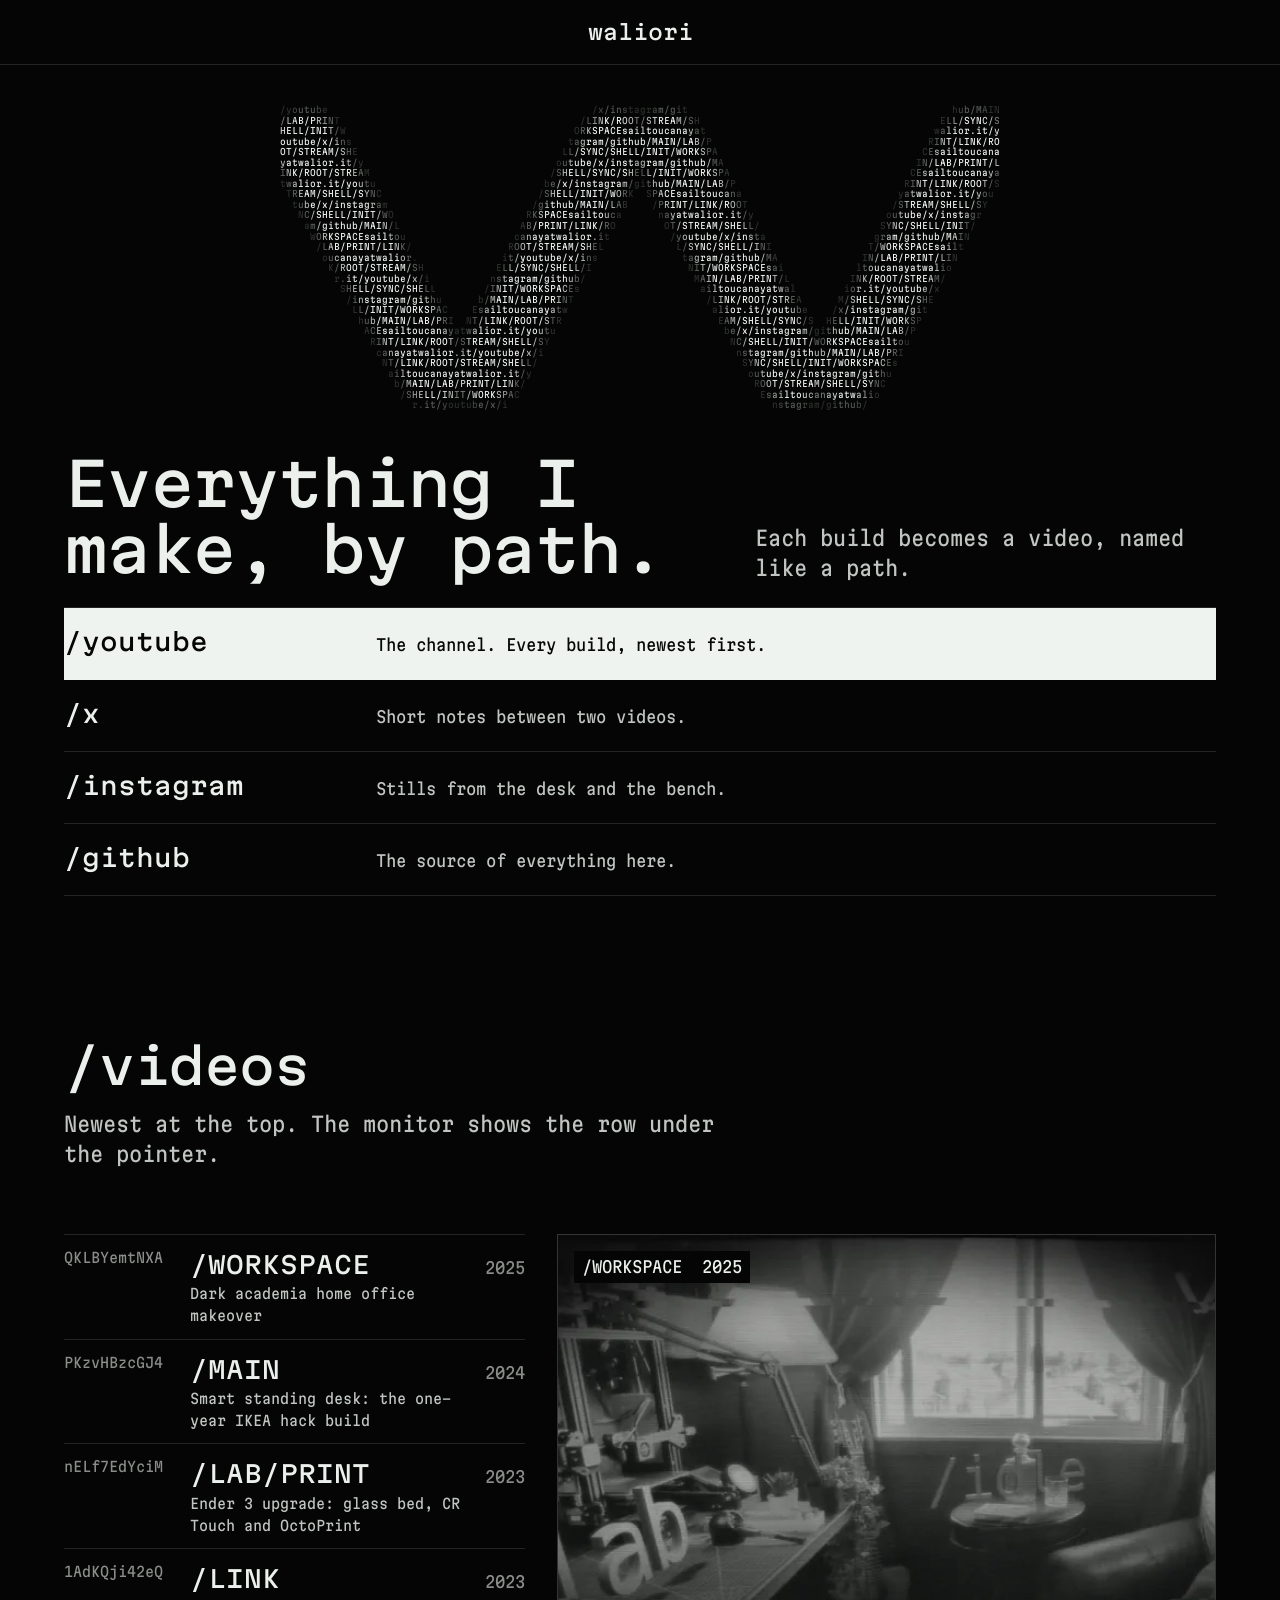
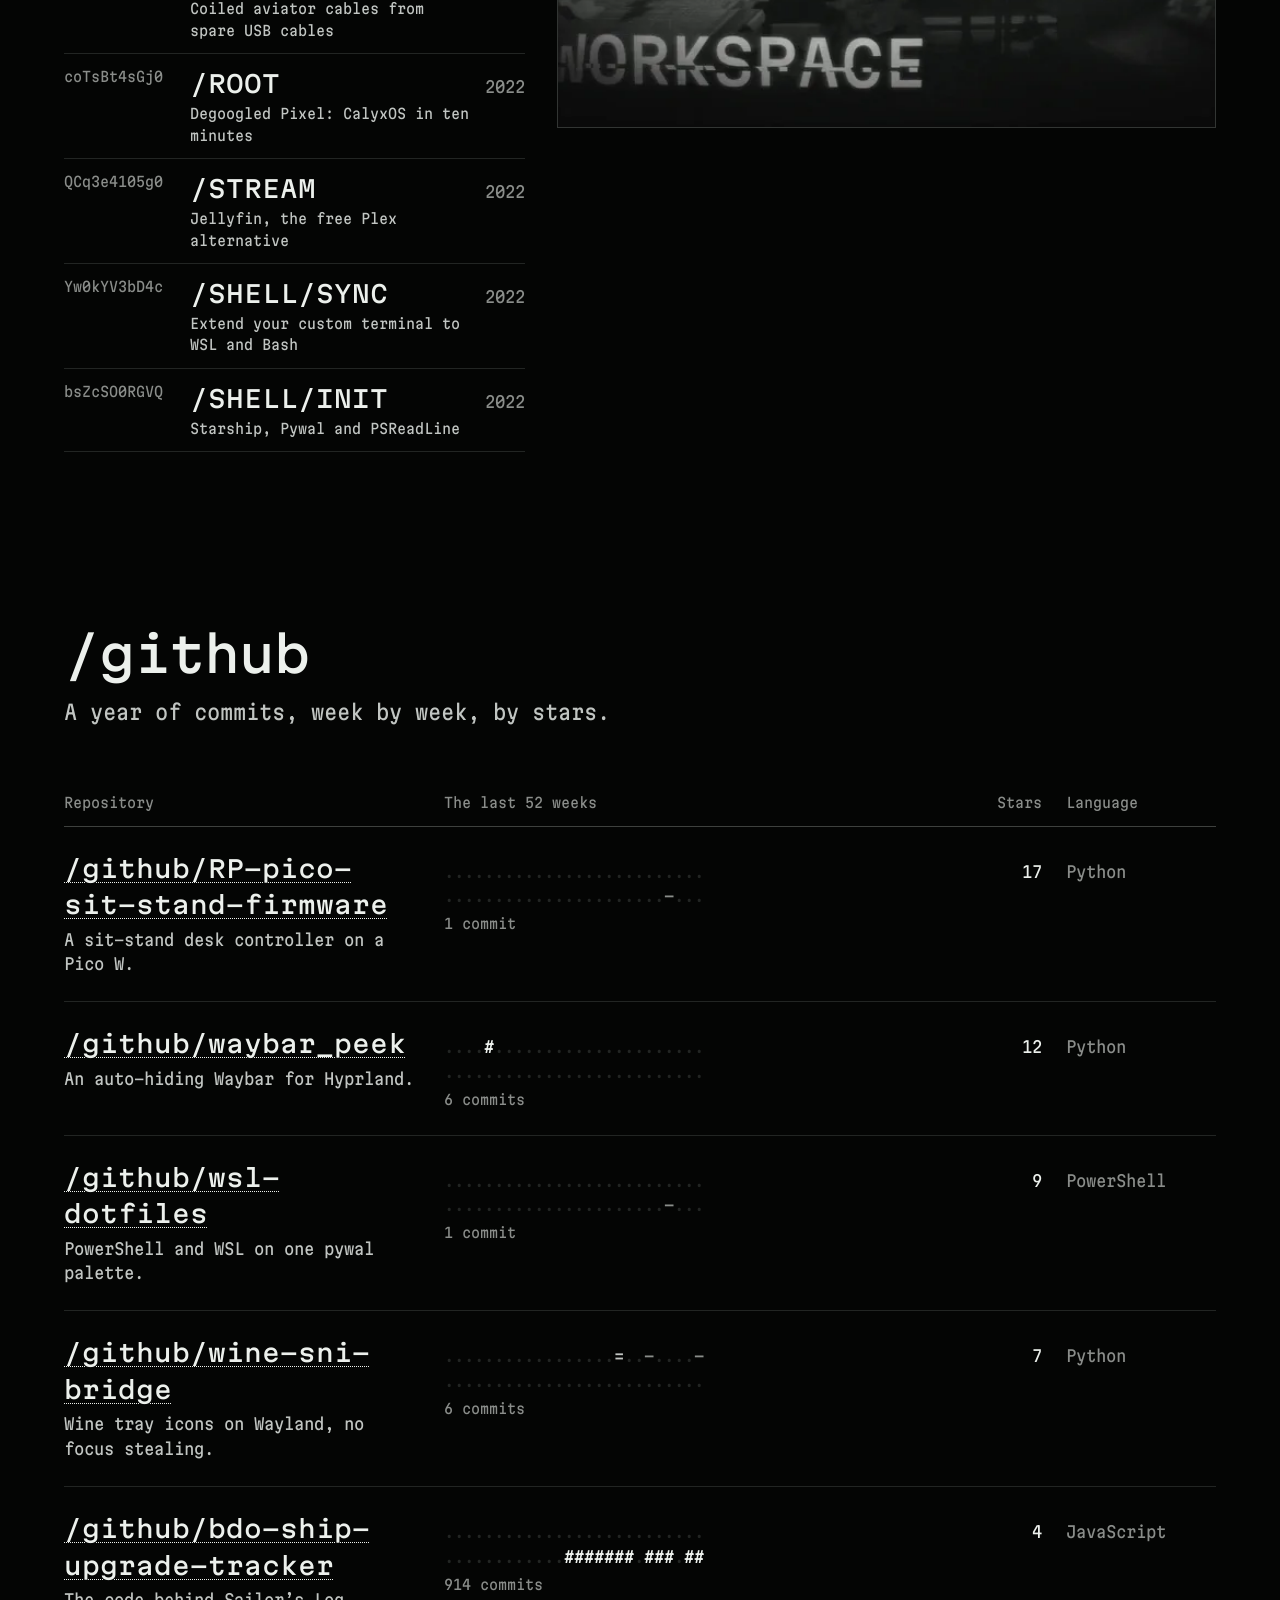
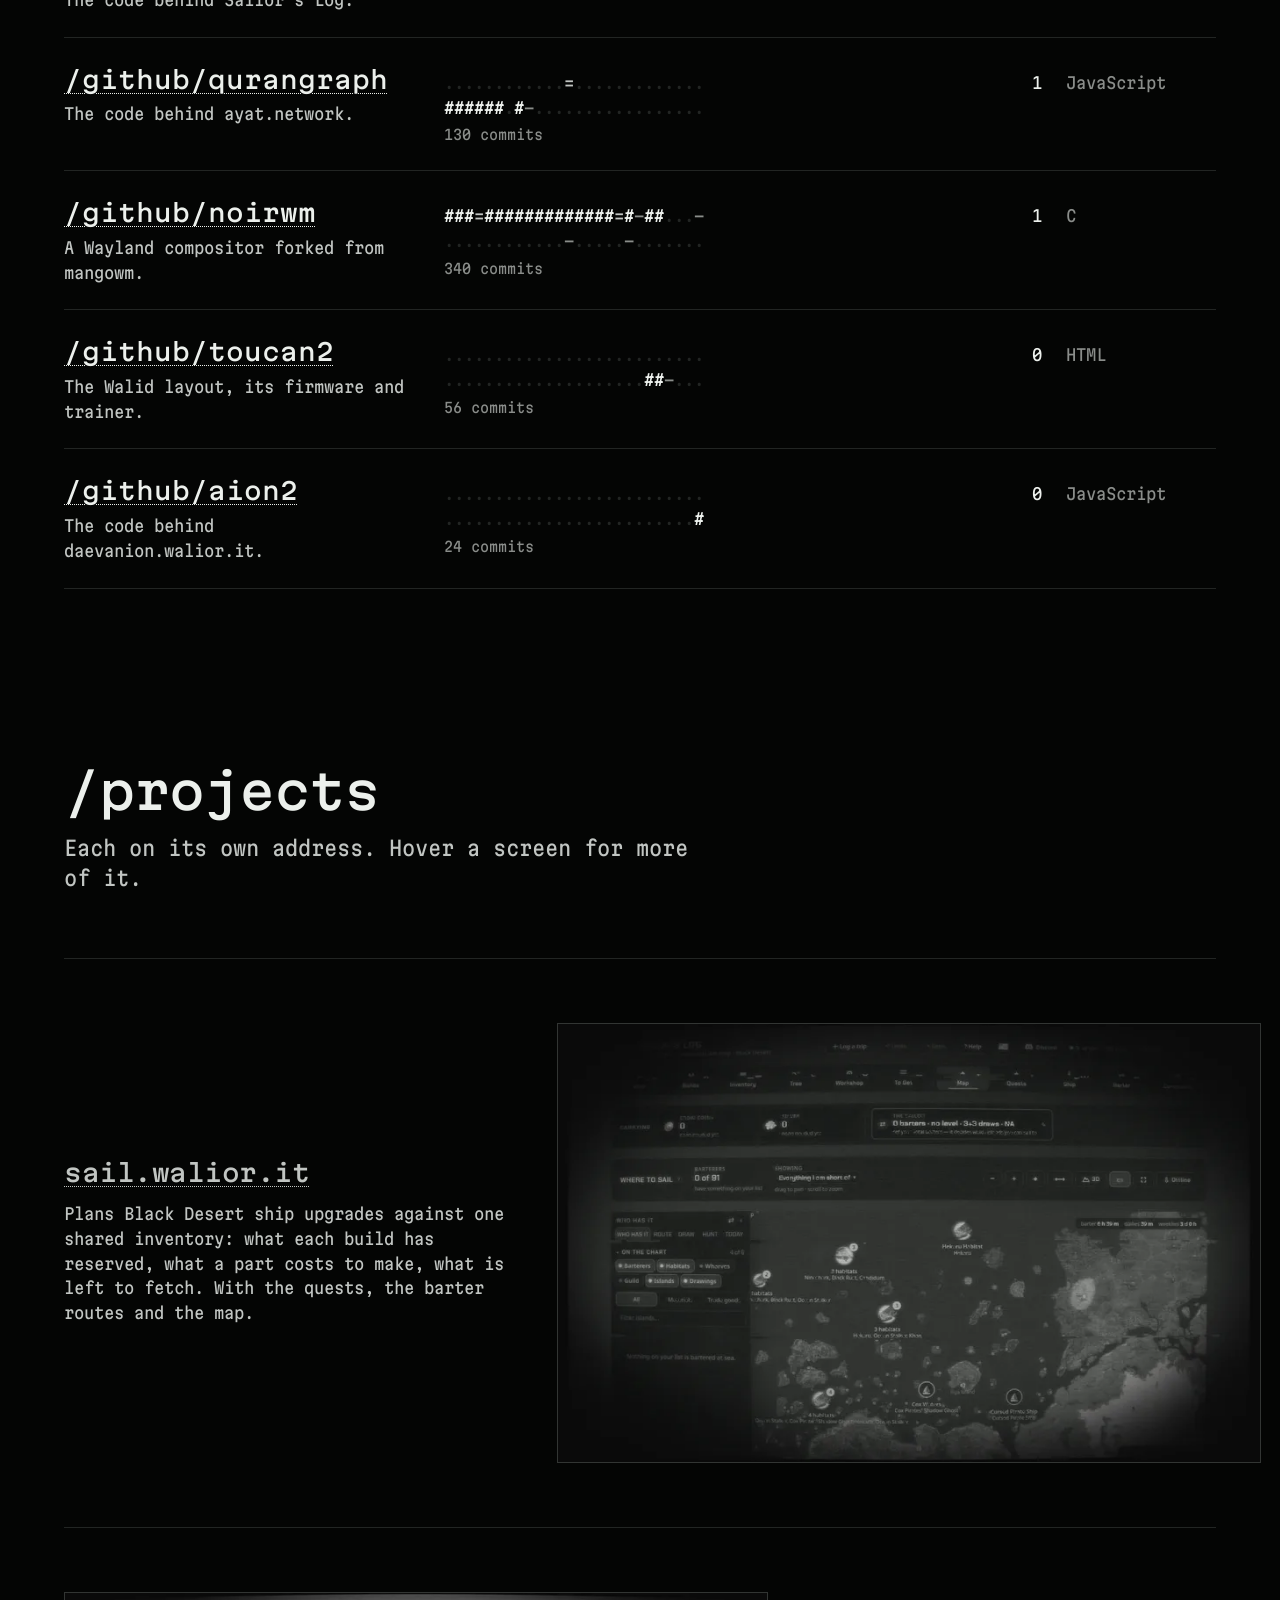
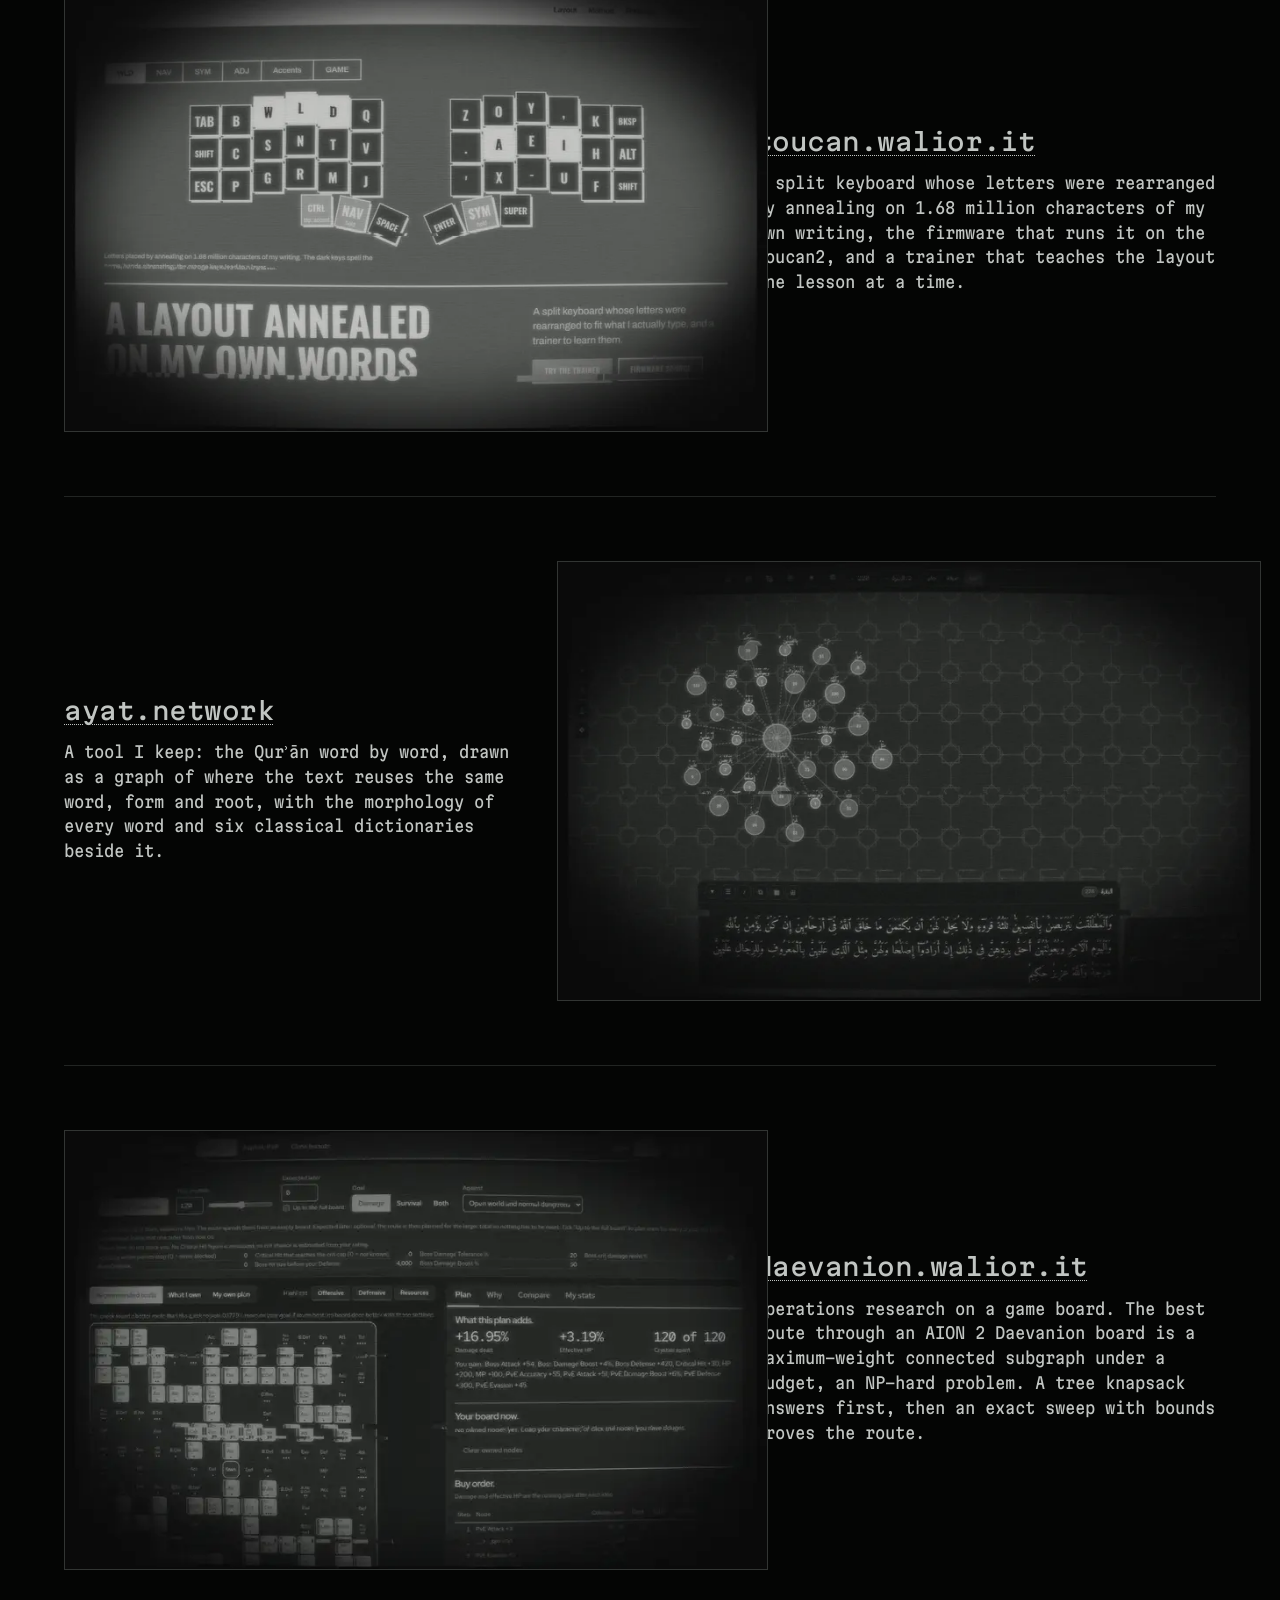
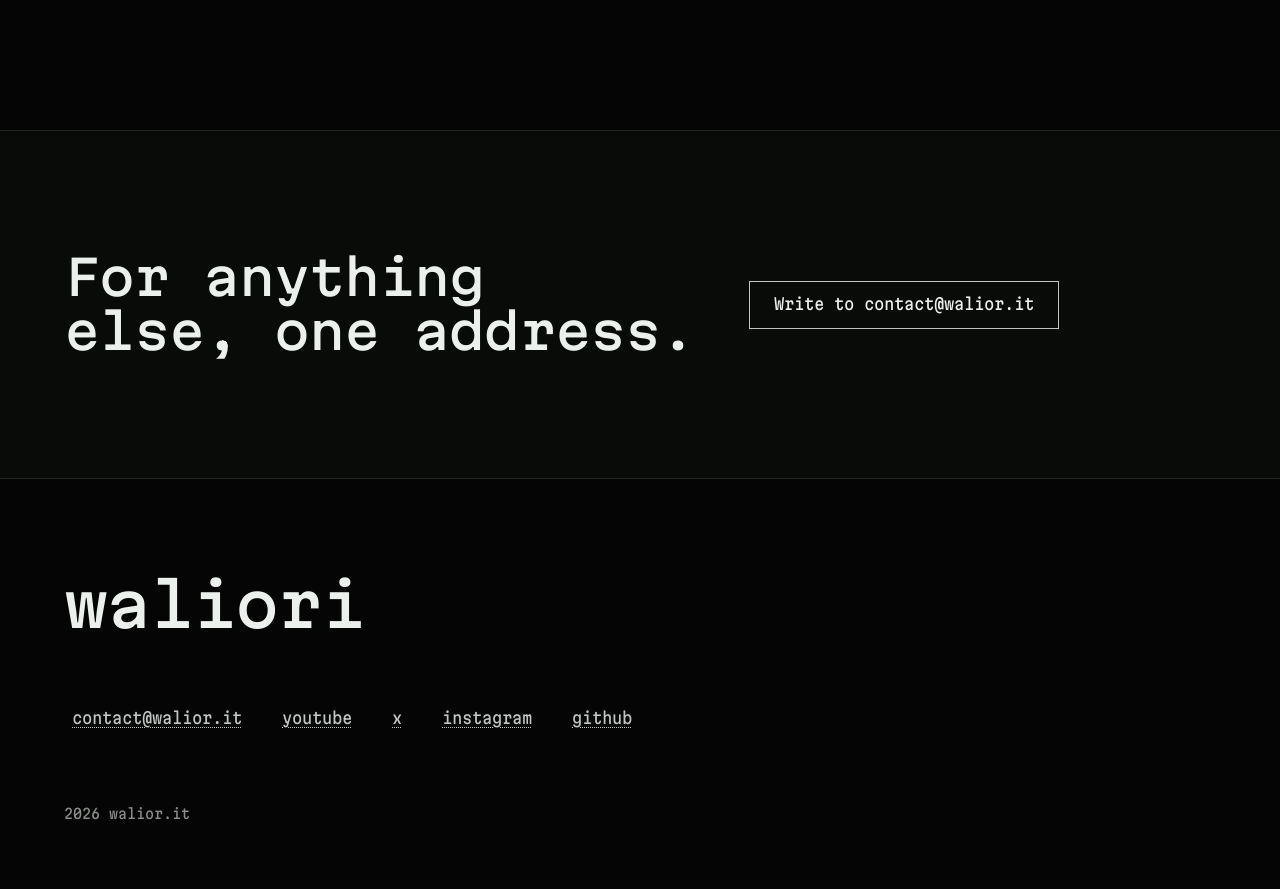
==== commit d4c285e2: "site: the Daevanion planner joins /projects, told as operations research, with five CRT frames; /git" ====
--- a/site/index.html
+++ b/site/index.html
@@ -84,51 +84,57 @@
         <tbody>
         <tr>
           <th scope="row"><a href="https://github.com/waliori/RP-pico-sit-stand-firmware" target="_blank" rel="noopener">/github/RP-pico-sit-stand-firmware</a><span class="ls__desc">A sit-stand desk controller on a Pico W.</span></th>
-          <td class="ls__year"><span class="weeks"><i class="w0" title="0 commits, week of 2025-11-03">.</i><i class="w0" title="0 commits, week of 2025-11-10">.</i><i class="w0" title="0 commits, week of 2025-11-17">.</i><i class="w0" title="0 commits, week of 2025-11-24">.</i><i class="w0" title="0 commits, week of 2025-12-01">.</i><i class="w0" title="0 commits, week of 2025-12-08">.</i><i class="w0" title="0 commits, week of 2025-12-15">.</i><i class="w0" title="0 commits, week of 2025-12-22">.</i><i class="w0" title="0 commits, week of 2025-12-29">.</i><i class="w0" title="0 commits, week of 2026-01-05">.</i><i class="w0" title="0 commits, week of 2026-01-12">.</i><i class="w0" title="0 commits, week of 2026-01-19">.</i><i class="w0" title="0 commits, week of 2026-01-26">.</i><i class="w0" title="0 commits, week of 2026-02-02">.</i><i class="w0" title="0 commits, week of 2026-02-09">.</i><i class="w0" title="0 commits, week of 2026-02-16">.</i><i class="w0" title="0 commits, week of 2026-02-23">.</i><i class="w0" title="0 commits, week of 2026-03-02">.</i><i class="w0" title="0 commits, week of 2026-03-09">.</i><i class="w0" title="0 commits, week of 2026-03-16">.</i><i class="w0" title="0 commits, week of 2026-03-23">.</i><i class="w0" title="0 commits, week of 2026-03-30">.</i><i class="w0" title="0 commits, week of 2026-04-06">.</i><i class="w0" title="0 commits, week of 2026-04-13">.</i><i class="w0" title="0 commits, week of 2026-04-20">.</i><i class="w0" title="0 commits, week of 2026-04-27">.</i><wbr><i class="w0" title="0 commits, week of 2026-05-04">.</i><i class="w0" title="0 commits, week of 2026-05-11">.</i><i class="w0" title="0 commits, week of 2026-05-18">.</i><i class="w0" title="0 commits, week of 2026-05-25">.</i><i class="w0" title="0 commits, week of 2026-06-01">.</i><i class="w0" title="0 commits, week of 2026-06-08">.</i><i class="w0" title="0 commits, week of 2026-06-15">.</i><i class="w0" title="0 commits, week of 2026-06-22">.</i><i class="w0" title="0 commits, week of 2026-06-29">.</i><i class="w0" title="0 commits, week of 2026-07-06">.</i><i class="w0" title="0 commits, week of 2026-07-13">.</i><i class="w0" title="0 commits, week of 2026-07-20">.</i><i class="w0" title="0 commits, week of 2026-07-27">.</i><i class="w0" title="0 commits, week of 2026-08-03">.</i><i class="w0" title="0 commits, week of 2026-08-10">.</i><i class="w0" title="0 commits, week of 2026-08-17">.</i><i class="w0" title="0 commits, week of 2026-08-24">.</i><i class="w0" title="0 commits, week of 2026-08-31">.</i><i class="w0" title="0 commits, week of 2026-09-07">.</i><i class="w0" title="0 commits, week of 2026-09-14">.</i><i class="w0" title="0 commits, week of 2026-09-21">.</i><i class="w0" title="0 commits, week of 2026-09-28">.</i><i class="w0" title="0 commits, week of 2026-10-05">.</i><i class="w0" title="0 commits, week of 2026-10-12">.</i><i class="w0" title="0 commits, week of 2026-10-19">.</i><i class="w0" title="0 commits, week of 2026-10-26">.</i></span><span class="ls__sum">0 commits</span></td>
+          <td class="ls__year"><span class="weeks"><i class="w0" title="0 commits, week of 2025-12-01">.</i><i class="w0" title="0 commits, week of 2025-12-08">.</i><i class="w0" title="0 commits, week of 2025-12-15">.</i><i class="w0" title="0 commits, week of 2025-12-22">.</i><i class="w0" title="0 commits, week of 2025-12-29">.</i><i class="w0" title="0 commits, week of 2026-01-05">.</i><i class="w0" title="0 commits, week of 2026-01-12">.</i><i class="w0" title="0 commits, week of 2026-01-19">.</i><i class="w0" title="0 commits, week of 2026-01-26">.</i><i class="w0" title="0 commits, week of 2026-02-02">.</i><i class="w0" title="0 commits, week of 2026-02-09">.</i><i class="w0" title="0 commits, week of 2026-02-16">.</i><i class="w0" title="0 commits, week of 2026-02-23">.</i><i class="w0" title="0 commits, week of 2026-03-02">.</i><i class="w0" title="0 commits, week of 2026-03-09">.</i><i class="w0" title="0 commits, week of 2026-03-16">.</i><i class="w0" title="0 commits, week of 2026-03-23">.</i><i class="w0" title="0 commits, week of 2026-03-30">.</i><i class="w0" title="0 commits, week of 2026-04-06">.</i><i class="w0" title="0 commits, week of 2026-04-13">.</i><i class="w0" title="0 commits, week of 2026-04-20">.</i><i class="w0" title="0 commits, week of 2026-04-27">.</i><i class="w0" title="0 commits, week of 2026-05-04">.</i><i class="w0" title="0 commits, week of 2026-05-11">.</i><i class="w0" title="0 commits, week of 2026-05-18">.</i><i class="w0" title="0 commits, week of 2026-05-25">.</i><wbr><i class="w0" title="0 commits, week of 2026-06-01">.</i><i class="w0" title="0 commits, week of 2026-06-08">.</i><i class="w0" title="0 commits, week of 2026-06-15">.</i><i class="w0" title="0 commits, week of 2026-06-22">.</i><i class="w0" title="0 commits, week of 2026-06-29">.</i><i class="w0" title="0 commits, week of 2026-07-06">.</i><i class="w0" title="0 commits, week of 2026-07-13">.</i><i class="w0" title="0 commits, week of 2026-07-20">.</i><i class="w0" title="0 commits, week of 2026-07-27">.</i><i class="w0" title="0 commits, week of 2026-08-03">.</i><i class="w0" title="0 commits, week of 2026-08-10">.</i><i class="w0" title="0 commits, week of 2026-08-17">.</i><i class="w0" title="0 commits, week of 2026-08-24">.</i><i class="w0" title="0 commits, week of 2026-08-31">.</i><i class="w0" title="0 commits, week of 2026-09-07">.</i><i class="w0" title="0 commits, week of 2026-09-14">.</i><i class="w0" title="0 commits, week of 2026-09-21">.</i><i class="w0" title="0 commits, week of 2026-09-28">.</i><i class="w0" title="0 commits, week of 2026-10-05">.</i><i class="w0" title="0 commits, week of 2026-10-12">.</i><i class="w0" title="0 commits, week of 2026-10-19">.</i><i class="w0" title="0 commits, week of 2026-10-26">.</i><i class="w1" title="1 commit, week of 2026-11-02">-</i><i class="w0" title="0 commits, week of 2026-11-09">.</i><i class="w0" title="0 commits, week of 2026-11-16">.</i><i class="w0" title="0 commits, week of 2026-11-23">.</i></span><span class="ls__sum">1 commit</span></td>
           <td class="num">17</td>
           <td class="ls__lang">Python</td>
         </tr>
         <tr>
           <th scope="row"><a href="https://github.com/waliori/waybar_peek" target="_blank" rel="noopener">/github/waybar_peek</a><span class="ls__desc">An auto-hiding Waybar for Hyprland.</span></th>
-          <td class="ls__year"><span class="weeks"><i class="w0" title="0 commits, week of 2025-11-03">.</i><i class="w0" title="0 commits, week of 2025-11-10">.</i><i class="w0" title="0 commits, week of 2025-11-17">.</i><i class="w0" title="0 commits, week of 2025-11-24">.</i><i class="w0" title="0 commits, week of 2025-12-01">.</i><i class="w0" title="0 commits, week of 2025-12-08">.</i><i class="w0" title="0 commits, week of 2025-12-15">.</i><i class="w3" title="6 commits, week of 2025-12-22">#</i><i class="w0" title="0 commits, week of 2025-12-29">.</i><i class="w0" title="0 commits, week of 2026-01-05">.</i><i class="w0" title="0 commits, week of 2026-01-12">.</i><i class="w0" title="0 commits, week of 2026-01-19">.</i><i class="w0" title="0 commits, week of 2026-01-26">.</i><i class="w0" title="0 commits, week of 2026-02-02">.</i><i class="w0" title="0 commits, week of 2026-02-09">.</i><i class="w0" title="0 commits, week of 2026-02-16">.</i><i class="w0" title="0 commits, week of 2026-02-23">.</i><i class="w0" title="0 commits, week of 2026-03-02">.</i><i class="w0" title="0 commits, week of 2026-03-09">.</i><i class="w0" title="0 commits, week of 2026-03-16">.</i><i class="w0" title="0 commits, week of 2026-03-23">.</i><i class="w0" title="0 commits, week of 2026-03-30">.</i><i class="w0" title="0 commits, week of 2026-04-06">.</i><i class="w0" title="0 commits, week of 2026-04-13">.</i><i class="w0" title="0 commits, week of 2026-04-20">.</i><i class="w0" title="0 commits, week of 2026-04-27">.</i><wbr><i class="w0" title="0 commits, week of 2026-05-04">.</i><i class="w0" title="0 commits, week of 2026-05-11">.</i><i class="w0" title="0 commits, week of 2026-05-18">.</i><i class="w0" title="0 commits, week of 2026-05-25">.</i><i class="w0" title="0 commits, week of 2026-06-01">.</i><i class="w0" title="0 commits, week of 2026-06-08">.</i><i class="w0" title="0 commits, week of 2026-06-15">.</i><i class="w0" title="0 commits, week of 2026-06-22">.</i><i class="w0" title="0 commits, week of 2026-06-29">.</i><i class="w0" title="0 commits, week of 2026-07-06">.</i><i class="w0" title="0 commits, week of 2026-07-13">.</i><i class="w0" title="0 commits, week of 2026-07-20">.</i><i class="w0" title="0 commits, week of 2026-07-27">.</i><i class="w0" title="0 commits, week of 2026-08-03">.</i><i class="w0" title="0 commits, week of 2026-08-10">.</i><i class="w0" title="0 commits, week of 2026-08-17">.</i><i class="w0" title="0 commits, week of 2026-08-24">.</i><i class="w0" title="0 commits, week of 2026-08-31">.</i><i class="w0" title="0 commits, week of 2026-09-07">.</i><i class="w0" title="0 commits, week of 2026-09-14">.</i><i class="w0" title="0 commits, week of 2026-09-21">.</i><i class="w0" title="0 commits, week of 2026-09-28">.</i><i class="w0" title="0 commits, week of 2026-10-05">.</i><i class="w0" title="0 commits, week of 2026-10-12">.</i><i class="w0" title="0 commits, week of 2026-10-19">.</i><i class="w0" title="0 commits, week of 2026-10-26">.</i></span><span class="ls__sum">6 commits</span></td>
+          <td class="ls__year"><span class="weeks"><i class="w0" title="0 commits, week of 2025-12-01">.</i><i class="w0" title="0 commits, week of 2025-12-08">.</i><i class="w0" title="0 commits, week of 2025-12-15">.</i><i class="w0" title="0 commits, week of 2025-12-22">.</i><i class="w3" title="6 commits, week of 2025-12-29">#</i><i class="w0" title="0 commits, week of 2026-01-05">.</i><i class="w0" title="0 commits, week of 2026-01-12">.</i><i class="w0" title="0 commits, week of 2026-01-19">.</i><i class="w0" title="0 commits, week of 2026-01-26">.</i><i class="w0" title="0 commits, week of 2026-02-02">.</i><i class="w0" title="0 commits, week of 2026-02-09">.</i><i class="w0" title="0 commits, week of 2026-02-16">.</i><i class="w0" title="0 commits, week of 2026-02-23">.</i><i class="w0" title="0 commits, week of 2026-03-02">.</i><i class="w0" title="0 commits, week of 2026-03-09">.</i><i class="w0" title="0 commits, week of 2026-03-16">.</i><i class="w0" title="0 commits, week of 2026-03-23">.</i><i class="w0" title="0 commits, week of 2026-03-30">.</i><i class="w0" title="0 commits, week of 2026-04-06">.</i><i class="w0" title="0 commits, week of 2026-04-13">.</i><i class="w0" title="0 commits, week of 2026-04-20">.</i><i class="w0" title="0 commits, week of 2026-04-27">.</i><i class="w0" title="0 commits, week of 2026-05-04">.</i><i class="w0" title="0 commits, week of 2026-05-11">.</i><i class="w0" title="0 commits, week of 2026-05-18">.</i><i class="w0" title="0 commits, week of 2026-05-25">.</i><wbr><i class="w0" title="0 commits, week of 2026-06-01">.</i><i class="w0" title="0 commits, week of 2026-06-08">.</i><i class="w0" title="0 commits, week of 2026-06-15">.</i><i class="w0" title="0 commits, week of 2026-06-22">.</i><i class="w0" title="0 commits, week of 2026-06-29">.</i><i class="w0" title="0 commits, week of 2026-07-06">.</i><i class="w0" title="0 commits, week of 2026-07-13">.</i><i class="w0" title="0 commits, week of 2026-07-20">.</i><i class="w0" title="0 commits, week of 2026-07-27">.</i><i class="w0" title="0 commits, week of 2026-08-03">.</i><i class="w0" title="0 commits, week of 2026-08-10">.</i><i class="w0" title="0 commits, week of 2026-08-17">.</i><i class="w0" title="0 commits, week of 2026-08-24">.</i><i class="w0" title="0 commits, week of 2026-08-31">.</i><i class="w0" title="0 commits, week of 2026-09-07">.</i><i class="w0" title="0 commits, week of 2026-09-14">.</i><i class="w0" title="0 commits, week of 2026-09-21">.</i><i class="w0" title="0 commits, week of 2026-09-28">.</i><i class="w0" title="0 commits, week of 2026-10-05">.</i><i class="w0" title="0 commits, week of 2026-10-12">.</i><i class="w0" title="0 commits, week of 2026-10-19">.</i><i class="w0" title="0 commits, week of 2026-10-26">.</i><i class="w0" title="0 commits, week of 2026-11-02">.</i><i class="w0" title="0 commits, week of 2026-11-09">.</i><i class="w0" title="0 commits, week of 2026-11-16">.</i><i class="w0" title="0 commits, week of 2026-11-23">.</i></span><span class="ls__sum">6 commits</span></td>
           <td class="num">12</td>
           <td class="ls__lang">Python</td>
         </tr>
         <tr>
           <th scope="row"><a href="https://github.com/waliori/wsl-dotfiles" target="_blank" rel="noopener">/github/wsl-dotfiles</a><span class="ls__desc">PowerShell and WSL on one pywal palette.</span></th>
-          <td class="ls__year"><span class="weeks"><i class="w0" title="0 commits, week of 2025-11-03">.</i><i class="w0" title="0 commits, week of 2025-11-10">.</i><i class="w0" title="0 commits, week of 2025-11-17">.</i><i class="w0" title="0 commits, week of 2025-11-24">.</i><i class="w0" title="0 commits, week of 2025-12-01">.</i><i class="w0" title="0 commits, week of 2025-12-08">.</i><i class="w0" title="0 commits, week of 2025-12-15">.</i><i class="w0" title="0 commits, week of 2025-12-22">.</i><i class="w0" title="0 commits, week of 2025-12-29">.</i><i class="w0" title="0 commits, week of 2026-01-05">.</i><i class="w0" title="0 commits, week of 2026-01-12">.</i><i class="w0" title="0 commits, week of 2026-01-19">.</i><i class="w0" title="0 commits, week of 2026-01-26">.</i><i class="w0" title="0 commits, week of 2026-02-02">.</i><i class="w0" title="0 commits, week of 2026-02-09">.</i><i class="w0" title="0 commits, week of 2026-02-16">.</i><i class="w0" title="0 commits, week of 2026-02-23">.</i><i class="w0" title="0 commits, week of 2026-03-02">.</i><i class="w0" title="0 commits, week of 2026-03-09">.</i><i class="w0" title="0 commits, week of 2026-03-16">.</i><i class="w0" title="0 commits, week of 2026-03-23">.</i><i class="w0" title="0 commits, week of 2026-03-30">.</i><i class="w0" title="0 commits, week of 2026-04-06">.</i><i class="w0" title="0 commits, week of 2026-04-13">.</i><i class="w0" title="0 commits, week of 2026-04-20">.</i><i class="w0" title="0 commits, week of 2026-04-27">.</i><wbr><i class="w0" title="0 commits, week of 2026-05-04">.</i><i class="w0" title="0 commits, week of 2026-05-11">.</i><i class="w0" title="0 commits, week of 2026-05-18">.</i><i class="w0" title="0 commits, week of 2026-05-25">.</i><i class="w0" title="0 commits, week of 2026-06-01">.</i><i class="w0" title="0 commits, week of 2026-06-08">.</i><i class="w0" title="0 commits, week of 2026-06-15">.</i><i class="w0" title="0 commits, week of 2026-06-22">.</i><i class="w0" title="0 commits, week of 2026-06-29">.</i><i class="w0" title="0 commits, week of 2026-07-06">.</i><i class="w0" title="0 commits, week of 2026-07-13">.</i><i class="w0" title="0 commits, week of 2026-07-20">.</i><i class="w0" title="0 commits, week of 2026-07-27">.</i><i class="w0" title="0 commits, week of 2026-08-03">.</i><i class="w0" title="0 commits, week of 2026-08-10">.</i><i class="w0" title="0 commits, week of 2026-08-17">.</i><i class="w0" title="0 commits, week of 2026-08-24">.</i><i class="w0" title="0 commits, week of 2026-08-31">.</i><i class="w0" title="0 commits, week of 2026-09-07">.</i><i class="w0" title="0 commits, week of 2026-09-14">.</i><i class="w0" title="0 commits, week of 2026-09-21">.</i><i class="w0" title="0 commits, week of 2026-09-28">.</i><i class="w0" title="0 commits, week of 2026-10-05">.</i><i class="w0" title="0 commits, week of 2026-10-12">.</i><i class="w0" title="0 commits, week of 2026-10-19">.</i><i class="w0" title="0 commits, week of 2026-10-26">.</i></span><span class="ls__sum">0 commits</span></td>
+          <td class="ls__year"><span class="weeks"><i class="w0" title="0 commits, week of 2025-12-01">.</i><i class="w0" title="0 commits, week of 2025-12-08">.</i><i class="w0" title="0 commits, week of 2025-12-15">.</i><i class="w0" title="0 commits, week of 2025-12-22">.</i><i class="w0" title="0 commits, week of 2025-12-29">.</i><i class="w0" title="0 commits, week of 2026-01-05">.</i><i class="w0" title="0 commits, week of 2026-01-12">.</i><i class="w0" title="0 commits, week of 2026-01-19">.</i><i class="w0" title="0 commits, week of 2026-01-26">.</i><i class="w0" title="0 commits, week of 2026-02-02">.</i><i class="w0" title="0 commits, week of 2026-02-09">.</i><i class="w0" title="0 commits, week of 2026-02-16">.</i><i class="w0" title="0 commits, week of 2026-02-23">.</i><i class="w0" title="0 commits, week of 2026-03-02">.</i><i class="w0" title="0 commits, week of 2026-03-09">.</i><i class="w0" title="0 commits, week of 2026-03-16">.</i><i class="w0" title="0 commits, week of 2026-03-23">.</i><i class="w0" title="0 commits, week of 2026-03-30">.</i><i class="w0" title="0 commits, week of 2026-04-06">.</i><i class="w0" title="0 commits, week of 2026-04-13">.</i><i class="w0" title="0 commits, week of 2026-04-20">.</i><i class="w0" title="0 commits, week of 2026-04-27">.</i><i class="w0" title="0 commits, week of 2026-05-04">.</i><i class="w0" title="0 commits, week of 2026-05-11">.</i><i class="w0" title="0 commits, week of 2026-05-18">.</i><i class="w0" title="0 commits, week of 2026-05-25">.</i><wbr><i class="w0" title="0 commits, week of 2026-06-01">.</i><i class="w0" title="0 commits, week of 2026-06-08">.</i><i class="w0" title="0 commits, week of 2026-06-15">.</i><i class="w0" title="0 commits, week of 2026-06-22">.</i><i class="w0" title="0 commits, week of 2026-06-29">.</i><i class="w0" title="0 commits, week of 2026-07-06">.</i><i class="w0" title="0 commits, week of 2026-07-13">.</i><i class="w0" title="0 commits, week of 2026-07-20">.</i><i class="w0" title="0 commits, week of 2026-07-27">.</i><i class="w0" title="0 commits, week of 2026-08-03">.</i><i class="w0" title="0 commits, week of 2026-08-10">.</i><i class="w0" title="0 commits, week of 2026-08-17">.</i><i class="w0" title="0 commits, week of 2026-08-24">.</i><i class="w0" title="0 commits, week of 2026-08-31">.</i><i class="w0" title="0 commits, week of 2026-09-07">.</i><i class="w0" title="0 commits, week of 2026-09-14">.</i><i class="w0" title="0 commits, week of 2026-09-21">.</i><i class="w0" title="0 commits, week of 2026-09-28">.</i><i class="w0" title="0 commits, week of 2026-10-05">.</i><i class="w0" title="0 commits, week of 2026-10-12">.</i><i class="w0" title="0 commits, week of 2026-10-19">.</i><i class="w0" title="0 commits, week of 2026-10-26">.</i><i class="w1" title="1 commit, week of 2026-11-02">-</i><i class="w0" title="0 commits, week of 2026-11-09">.</i><i class="w0" title="0 commits, week of 2026-11-16">.</i><i class="w0" title="0 commits, week of 2026-11-23">.</i></span><span class="ls__sum">1 commit</span></td>
           <td class="num">9</td>
           <td class="ls__lang">PowerShell</td>
         </tr>
         <tr>
           <th scope="row"><a href="https://github.com/waliori/wine-sni-bridge" target="_blank" rel="noopener">/github/wine-sni-bridge</a><span class="ls__desc">Wine tray icons on Wayland, no focus stealing.</span></th>
-          <td class="ls__year"><span class="weeks"><i class="w0" title="0 commits, week of 2025-11-03">.</i><i class="w0" title="0 commits, week of 2025-11-10">.</i><i class="w0" title="0 commits, week of 2025-11-17">.</i><i class="w0" title="0 commits, week of 2025-11-24">.</i><i class="w0" title="0 commits, week of 2025-12-01">.</i><i class="w0" title="0 commits, week of 2025-12-08">.</i><i class="w0" title="0 commits, week of 2025-12-15">.</i><i class="w0" title="0 commits, week of 2025-12-22">.</i><i class="w0" title="0 commits, week of 2025-12-29">.</i><i class="w0" title="0 commits, week of 2026-01-05">.</i><i class="w0" title="0 commits, week of 2026-01-12">.</i><i class="w0" title="0 commits, week of 2026-01-19">.</i><i class="w0" title="0 commits, week of 2026-01-26">.</i><i class="w0" title="0 commits, week of 2026-02-02">.</i><i class="w0" title="0 commits, week of 2026-02-09">.</i><i class="w0" title="0 commits, week of 2026-02-16">.</i><i class="w0" title="0 commits, week of 2026-02-23">.</i><i class="w0" title="0 commits, week of 2026-03-02">.</i><i class="w0" title="0 commits, week of 2026-03-09">.</i><i class="w0" title="0 commits, week of 2026-03-16">.</i><i class="w0" title="0 commits, week of 2026-03-23">.</i><i class="w2" title="4 commits, week of 2026-03-30">=</i><i class="w0" title="0 commits, week of 2026-04-06">.</i><i class="w1" title="1 commit, week of 2026-04-13">-</i><i class="w0" title="0 commits, week of 2026-04-20">.</i><i class="w0" title="0 commits, week of 2026-04-27">.</i><wbr><i class="w0" title="0 commits, week of 2026-05-04">.</i><i class="w0" title="0 commits, week of 2026-05-11">.</i><i class="w1" title="1 commit, week of 2026-05-18">-</i><i class="w0" title="0 commits, week of 2026-05-25">.</i><i class="w0" title="0 commits, week of 2026-06-01">.</i><i class="w0" title="0 commits, week of 2026-06-08">.</i><i class="w0" title="0 commits, week of 2026-06-15">.</i><i class="w0" title="0 commits, week of 2026-06-22">.</i><i class="w0" title="0 commits, week of 2026-06-29">.</i><i class="w0" title="0 commits, week of 2026-07-06">.</i><i class="w0" title="0 commits, week of 2026-07-13">.</i><i class="w0" title="0 commits, week of 2026-07-20">.</i><i class="w0" title="0 commits, week of 2026-07-27">.</i><i class="w0" title="0 commits, week of 2026-08-03">.</i><i class="w0" title="0 commits, week of 2026-08-10">.</i><i class="w0" title="0 commits, week of 2026-08-17">.</i><i class="w0" title="0 commits, week of 2026-08-24">.</i><i class="w0" title="0 commits, week of 2026-08-31">.</i><i class="w0" title="0 commits, week of 2026-09-07">.</i><i class="w0" title="0 commits, week of 2026-09-14">.</i><i class="w0" title="0 commits, week of 2026-09-21">.</i><i class="w0" title="0 commits, week of 2026-09-28">.</i><i class="w0" title="0 commits, week of 2026-10-05">.</i><i class="w0" title="0 commits, week of 2026-10-12">.</i><i class="w0" title="0 commits, week of 2026-10-19">.</i><i class="w0" title="0 commits, week of 2026-10-26">.</i></span><span class="ls__sum">6 commits</span></td>
-          <td class="num">5</td>
+          <td class="ls__year"><span class="weeks"><i class="w0" title="0 commits, week of 2025-12-01">.</i><i class="w0" title="0 commits, week of 2025-12-08">.</i><i class="w0" title="0 commits, week of 2025-12-15">.</i><i class="w0" title="0 commits, week of 2025-12-22">.</i><i class="w0" title="0 commits, week of 2025-12-29">.</i><i class="w0" title="0 commits, week of 2026-01-05">.</i><i class="w0" title="0 commits, week of 2026-01-12">.</i><i class="w0" title="0 commits, week of 2026-01-19">.</i><i class="w0" title="0 commits, week of 2026-01-26">.</i><i class="w0" title="0 commits, week of 2026-02-02">.</i><i class="w0" title="0 commits, week of 2026-02-09">.</i><i class="w0" title="0 commits, week of 2026-02-16">.</i><i class="w0" title="0 commits, week of 2026-02-23">.</i><i class="w0" title="0 commits, week of 2026-03-02">.</i><i class="w0" title="0 commits, week of 2026-03-09">.</i><i class="w0" title="0 commits, week of 2026-03-16">.</i><i class="w0" title="0 commits, week of 2026-03-23">.</i><i class="w2" title="4 commits, week of 2026-03-30">=</i><i class="w0" title="0 commits, week of 2026-04-06">.</i><i class="w0" title="0 commits, week of 2026-04-13">.</i><i class="w1" title="1 commit, week of 2026-04-20">-</i><i class="w0" title="0 commits, week of 2026-04-27">.</i><i class="w0" title="0 commits, week of 2026-05-04">.</i><i class="w0" title="0 commits, week of 2026-05-11">.</i><i class="w0" title="0 commits, week of 2026-05-18">.</i><i class="w1" title="1 commit, week of 2026-05-25">-</i><wbr><i class="w0" title="0 commits, week of 2026-06-01">.</i><i class="w0" title="0 commits, week of 2026-06-08">.</i><i class="w0" title="0 commits, week of 2026-06-15">.</i><i class="w0" title="0 commits, week of 2026-06-22">.</i><i class="w0" title="0 commits, week of 2026-06-29">.</i><i class="w0" title="0 commits, week of 2026-07-06">.</i><i class="w0" title="0 commits, week of 2026-07-13">.</i><i class="w0" title="0 commits, week of 2026-07-20">.</i><i class="w0" title="0 commits, week of 2026-07-27">.</i><i class="w0" title="0 commits, week of 2026-08-03">.</i><i class="w0" title="0 commits, week of 2026-08-10">.</i><i class="w0" title="0 commits, week of 2026-08-17">.</i><i class="w0" title="0 commits, week of 2026-08-24">.</i><i class="w0" title="0 commits, week of 2026-08-31">.</i><i class="w0" title="0 commits, week of 2026-09-07">.</i><i class="w0" title="0 commits, week of 2026-09-14">.</i><i class="w0" title="0 commits, week of 2026-09-21">.</i><i class="w0" title="0 commits, week of 2026-09-28">.</i><i class="w0" title="0 commits, week of 2026-10-05">.</i><i class="w0" title="0 commits, week of 2026-10-12">.</i><i class="w0" title="0 commits, week of 2026-10-19">.</i><i class="w0" title="0 commits, week of 2026-10-26">.</i><i class="w0" title="0 commits, week of 2026-11-02">.</i><i class="w0" title="0 commits, week of 2026-11-09">.</i><i class="w0" title="0 commits, week of 2026-11-16">.</i><i class="w0" title="0 commits, week of 2026-11-23">.</i></span><span class="ls__sum">6 commits</span></td>
+          <td class="num">7</td>
           <td class="ls__lang">Python</td>
         </tr>
         <tr>
           <th scope="row"><a href="https://github.com/waliori/bdo-ship-upgrade-tracker" target="_blank" rel="noopener">/github/bdo-ship-upgrade-tracker</a><span class="ls__desc">The code behind Sailor’s Log.</span></th>
-          <td class="ls__year"><span class="weeks"><i class="w0" title="0 commits, week of 2025-11-03">.</i><i class="w0" title="0 commits, week of 2025-11-10">.</i><i class="w0" title="0 commits, week of 2025-11-17">.</i><i class="w0" title="0 commits, week of 2025-11-24">.</i><i class="w0" title="0 commits, week of 2025-12-01">.</i><i class="w0" title="0 commits, week of 2025-12-08">.</i><i class="w0" title="0 commits, week of 2025-12-15">.</i><i class="w0" title="0 commits, week of 2025-12-22">.</i><i class="w0" title="0 commits, week of 2025-12-29">.</i><i class="w0" title="0 commits, week of 2026-01-05">.</i><i class="w0" title="0 commits, week of 2026-01-12">.</i><i class="w0" title="0 commits, week of 2026-01-19">.</i><i class="w0" title="0 commits, week of 2026-01-26">.</i><i class="w0" title="0 commits, week of 2026-02-02">.</i><i class="w0" title="0 commits, week of 2026-02-09">.</i><i class="w0" title="0 commits, week of 2026-02-16">.</i><i class="w0" title="0 commits, week of 2026-02-23">.</i><i class="w0" title="0 commits, week of 2026-03-02">.</i><i class="w0" title="0 commits, week of 2026-03-09">.</i><i class="w0" title="0 commits, week of 2026-03-16">.</i><i class="w0" title="0 commits, week of 2026-03-23">.</i><i class="w0" title="0 commits, week of 2026-03-30">.</i><i class="w0" title="0 commits, week of 2026-04-06">.</i><i class="w0" title="0 commits, week of 2026-04-13">.</i><i class="w0" title="0 commits, week of 2026-04-20">.</i><i class="w0" title="0 commits, week of 2026-04-27">.</i><wbr><i class="w0" title="0 commits, week of 2026-05-04">.</i><i class="w0" title="0 commits, week of 2026-05-11">.</i><i class="w0" title="0 commits, week of 2026-05-18">.</i><i class="w0" title="0 commits, week of 2026-05-25">.</i><i class="w0" title="0 commits, week of 2026-06-01">.</i><i class="w0" title="0 commits, week of 2026-06-08">.</i><i class="w0" title="0 commits, week of 2026-06-15">.</i><i class="w0" title="0 commits, week of 2026-06-22">.</i><i class="w0" title="0 commits, week of 2026-06-29">.</i><i class="w0" title="0 commits, week of 2026-07-06">.</i><i class="w0" title="0 commits, week of 2026-07-13">.</i><i class="w0" title="0 commits, week of 2026-07-20">.</i><i class="w0" title="0 commits, week of 2026-07-27">.</i><i class="w0" title="0 commits, week of 2026-08-03">.</i><i class="w0" title="0 commits, week of 2026-08-10">.</i><i class="w0" title="0 commits, week of 2026-08-17">.</i><i class="w3" title="130 commits, week of 2026-08-24">#</i><i class="w3" title="106 commits, week of 2026-08-31">#</i><i class="w3" title="135 commits, week of 2026-09-07">#</i><i class="w3" title="101 commits, week of 2026-09-14">#</i><i class="w3" title="171 commits, week of 2026-09-21">#</i><i class="w3" title="143 commits, week of 2026-09-28">#</i><i class="w3" title="43 commits, week of 2026-10-05">#</i><i class="w0" title="0 commits, week of 2026-10-12">.</i><i class="w3" title="23 commits, week of 2026-10-19">#</i><i class="w0" title="0 commits, week of 2026-10-26">.</i></span><span class="ls__sum">852 commits</span></td>
+          <td class="ls__year"><span class="weeks"><i class="w0" title="0 commits, week of 2025-12-01">.</i><i class="w0" title="0 commits, week of 2025-12-08">.</i><i class="w0" title="0 commits, week of 2025-12-15">.</i><i class="w0" title="0 commits, week of 2025-12-22">.</i><i class="w0" title="0 commits, week of 2025-12-29">.</i><i class="w0" title="0 commits, week of 2026-01-05">.</i><i class="w0" title="0 commits, week of 2026-01-12">.</i><i class="w0" title="0 commits, week of 2026-01-19">.</i><i class="w0" title="0 commits, week of 2026-01-26">.</i><i class="w0" title="0 commits, week of 2026-02-02">.</i><i class="w0" title="0 commits, week of 2026-02-09">.</i><i class="w0" title="0 commits, week of 2026-02-16">.</i><i class="w0" title="0 commits, week of 2026-02-23">.</i><i class="w0" title="0 commits, week of 2026-03-02">.</i><i class="w0" title="0 commits, week of 2026-03-09">.</i><i class="w0" title="0 commits, week of 2026-03-16">.</i><i class="w0" title="0 commits, week of 2026-03-23">.</i><i class="w0" title="0 commits, week of 2026-03-30">.</i><i class="w0" title="0 commits, week of 2026-04-06">.</i><i class="w0" title="0 commits, week of 2026-04-13">.</i><i class="w0" title="0 commits, week of 2026-04-20">.</i><i class="w0" title="0 commits, week of 2026-04-27">.</i><i class="w0" title="0 commits, week of 2026-05-04">.</i><i class="w0" title="0 commits, week of 2026-05-11">.</i><i class="w0" title="0 commits, week of 2026-05-18">.</i><i class="w0" title="0 commits, week of 2026-05-25">.</i><wbr><i class="w0" title="0 commits, week of 2026-06-01">.</i><i class="w0" title="0 commits, week of 2026-06-08">.</i><i class="w0" title="0 commits, week of 2026-06-15">.</i><i class="w0" title="0 commits, week of 2026-06-22">.</i><i class="w0" title="0 commits, week of 2026-06-29">.</i><i class="w0" title="0 commits, week of 2026-07-06">.</i><i class="w0" title="0 commits, week of 2026-07-13">.</i><i class="w0" title="0 commits, week of 2026-07-20">.</i><i class="w0" title="0 commits, week of 2026-07-27">.</i><i class="w0" title="0 commits, week of 2026-08-03">.</i><i class="w0" title="0 commits, week of 2026-08-10">.</i><i class="w0" title="0 commits, week of 2026-08-17">.</i><i class="w3" title="104 commits, week of 2026-08-24">#</i><i class="w3" title="109 commits, week of 2026-08-31">#</i><i class="w3" title="138 commits, week of 2026-09-07">#</i><i class="w3" title="86 commits, week of 2026-09-14">#</i><i class="w3" title="154 commits, week of 2026-09-21">#</i><i class="w3" title="162 commits, week of 2026-09-28">#</i><i class="w3" title="45 commits, week of 2026-10-05">#</i><i class="w0" title="0 commits, week of 2026-10-12">.</i><i class="w3" title="40 commits, week of 2026-10-19">#</i><i class="w3" title="8 commits, week of 2026-10-26">#</i><i class="w3" title="5 commits, week of 2026-11-02">#</i><i class="w0" title="0 commits, week of 2026-11-09">.</i><i class="w3" title="28 commits, week of 2026-11-16">#</i><i class="w3" title="35 commits, week of 2026-11-23">#</i></span><span class="ls__sum">914 commits</span></td>
           <td class="num">4</td>
           <td class="ls__lang">JavaScript</td>
         </tr>
         <tr>
           <th scope="row"><a href="https://github.com/waliori/qurangraph" target="_blank" rel="noopener">/github/qurangraph</a><span class="ls__desc">The code behind ayat.network.</span></th>
-          <td class="ls__year"><span class="weeks"><i class="w0" title="0 commits, week of 2025-11-03">.</i><i class="w0" title="0 commits, week of 2025-11-10">.</i><i class="w0" title="0 commits, week of 2025-11-17">.</i><i class="w0" title="0 commits, week of 2025-11-24">.</i><i class="w0" title="0 commits, week of 2025-12-01">.</i><i class="w0" title="0 commits, week of 2025-12-08">.</i><i class="w0" title="0 commits, week of 2025-12-15">.</i><i class="w0" title="0 commits, week of 2025-12-22">.</i><i class="w0" title="0 commits, week of 2025-12-29">.</i><i class="w0" title="0 commits, week of 2026-01-05">.</i><i class="w0" title="0 commits, week of 2026-01-12">.</i><i class="w0" title="0 commits, week of 2026-01-19">.</i><i class="w0" title="0 commits, week of 2026-01-26">.</i><i class="w0" title="0 commits, week of 2026-02-02">.</i><i class="w0" title="0 commits, week of 2026-02-09">.</i><i class="w0" title="0 commits, week of 2026-02-16">.</i><i class="w2" title="3 commits, week of 2026-02-23">=</i><i class="w0" title="0 commits, week of 2026-03-02">.</i><i class="w0" title="0 commits, week of 2026-03-09">.</i><i class="w0" title="0 commits, week of 2026-03-16">.</i><i class="w0" title="0 commits, week of 2026-03-23">.</i><i class="w0" title="0 commits, week of 2026-03-30">.</i><i class="w0" title="0 commits, week of 2026-04-06">.</i><i class="w0" title="0 commits, week of 2026-04-13">.</i><i class="w0" title="0 commits, week of 2026-04-20">.</i><i class="w0" title="0 commits, week of 2026-04-27">.</i><wbr><i class="w0" title="0 commits, week of 2026-05-04">.</i><i class="w0" title="0 commits, week of 2026-05-11">.</i><i class="w0" title="0 commits, week of 2026-05-18">.</i><i class="w0" title="0 commits, week of 2026-05-25">.</i><i class="w3" title="32 commits, week of 2026-06-01">#</i><i class="w3" title="25 commits, week of 2026-06-08">#</i><i class="w3" title="19 commits, week of 2026-06-15">#</i><i class="w3" title="18 commits, week of 2026-06-22">#</i><i class="w3" title="6 commits, week of 2026-06-29">#</i><i class="w3" title="7 commits, week of 2026-07-06">#</i><i class="w0" title="0 commits, week of 2026-07-13">.</i><i class="w3" title="23 commits, week of 2026-07-20">#</i><i class="w0" title="0 commits, week of 2026-07-27">.</i><i class="w0" title="0 commits, week of 2026-08-03">.</i><i class="w0" title="0 commits, week of 2026-08-10">.</i><i class="w0" title="0 commits, week of 2026-08-17">.</i><i class="w0" title="0 commits, week of 2026-08-24">.</i><i class="w0" title="0 commits, week of 2026-08-31">.</i><i class="w0" title="0 commits, week of 2026-09-07">.</i><i class="w0" title="0 commits, week of 2026-09-14">.</i><i class="w0" title="0 commits, week of 2026-09-21">.</i><i class="w0" title="0 commits, week of 2026-09-28">.</i><i class="w0" title="0 commits, week of 2026-10-05">.</i><i class="w0" title="0 commits, week of 2026-10-12">.</i><i class="w0" title="0 commits, week of 2026-10-19">.</i><i class="w0" title="0 commits, week of 2026-10-26">.</i></span><span class="ls__sum">133 commits</span></td>
+          <td class="ls__year"><span class="weeks"><i class="w0" title="0 commits, week of 2025-12-01">.</i><i class="w0" title="0 commits, week of 2025-12-08">.</i><i class="w0" title="0 commits, week of 2025-12-15">.</i><i class="w0" title="0 commits, week of 2025-12-22">.</i><i class="w0" title="0 commits, week of 2025-12-29">.</i><i class="w0" title="0 commits, week of 2026-01-05">.</i><i class="w0" title="0 commits, week of 2026-01-12">.</i><i class="w0" title="0 commits, week of 2026-01-19">.</i><i class="w0" title="0 commits, week of 2026-01-26">.</i><i class="w0" title="0 commits, week of 2026-02-02">.</i><i class="w0" title="0 commits, week of 2026-02-09">.</i><i class="w0" title="0 commits, week of 2026-02-16">.</i><i class="w2" title="3 commits, week of 2026-02-23">=</i><i class="w0" title="0 commits, week of 2026-03-02">.</i><i class="w0" title="0 commits, week of 2026-03-09">.</i><i class="w0" title="0 commits, week of 2026-03-16">.</i><i class="w0" title="0 commits, week of 2026-03-23">.</i><i class="w0" title="0 commits, week of 2026-03-30">.</i><i class="w0" title="0 commits, week of 2026-04-06">.</i><i class="w0" title="0 commits, week of 2026-04-13">.</i><i class="w0" title="0 commits, week of 2026-04-20">.</i><i class="w0" title="0 commits, week of 2026-04-27">.</i><i class="w0" title="0 commits, week of 2026-05-04">.</i><i class="w0" title="0 commits, week of 2026-05-11">.</i><i class="w0" title="0 commits, week of 2026-05-18">.</i><i class="w0" title="0 commits, week of 2026-05-25">.</i><wbr><i class="w3" title="22 commits, week of 2026-06-01">#</i><i class="w3" title="35 commits, week of 2026-06-08">#</i><i class="w3" title="14 commits, week of 2026-06-15">#</i><i class="w3" title="22 commits, week of 2026-06-22">#</i><i class="w3" title="6 commits, week of 2026-06-29">#</i><i class="w3" title="6 commits, week of 2026-07-06">#</i><i class="w0" title="0 commits, week of 2026-07-13">.</i><i class="w3" title="21 commits, week of 2026-07-20">#</i><i class="w1" title="1 commit, week of 2026-07-27">-</i><i class="w0" title="0 commits, week of 2026-08-03">.</i><i class="w0" title="0 commits, week of 2026-08-10">.</i><i class="w0" title="0 commits, week of 2026-08-17">.</i><i class="w0" title="0 commits, week of 2026-08-24">.</i><i class="w0" title="0 commits, week of 2026-08-31">.</i><i class="w0" title="0 commits, week of 2026-09-07">.</i><i class="w0" title="0 commits, week of 2026-09-14">.</i><i class="w0" title="0 commits, week of 2026-09-21">.</i><i class="w0" title="0 commits, week of 2026-09-28">.</i><i class="w0" title="0 commits, week of 2026-10-05">.</i><i class="w0" title="0 commits, week of 2026-10-12">.</i><i class="w0" title="0 commits, week of 2026-10-19">.</i><i class="w0" title="0 commits, week of 2026-10-26">.</i><i class="w0" title="0 commits, week of 2026-11-02">.</i><i class="w0" title="0 commits, week of 2026-11-09">.</i><i class="w0" title="0 commits, week of 2026-11-16">.</i><i class="w0" title="0 commits, week of 2026-11-23">.</i></span><span class="ls__sum">130 commits</span></td>
           <td class="num">1</td>
           <td class="ls__lang">JavaScript</td>
         </tr>
         <tr>
           <th scope="row"><a href="https://github.com/waliori/noirwm" target="_blank" rel="noopener">/github/noirwm</a><span class="ls__desc">A Wayland compositor forked from mangowm.</span></th>
-          <td class="ls__year"><span class="weeks"><i class="w3" title="34 commits, week of 2025-11-03">#</i><i class="w3" title="15 commits, week of 2025-11-10">#</i><i class="w3" title="8 commits, week of 2025-11-17">#</i><i class="w3" title="15 commits, week of 2025-11-24">#</i><i class="w3" title="24 commits, week of 2025-12-01">#</i><i class="w3" title="27 commits, week of 2025-12-08">#</i><i class="w3" title="13 commits, week of 2025-12-15">#</i><i class="w2" title="4 commits, week of 2025-12-22">=</i><i class="w3" title="20 commits, week of 2025-12-29">#</i><i class="w2" title="3 commits, week of 2026-01-05">=</i><i class="w3" title="11 commits, week of 2026-01-12">#</i><i class="w3" title="14 commits, week of 2026-01-19">#</i><i class="w3" title="12 commits, week of 2026-01-26">#</i><i class="w3" title="31 commits, week of 2026-02-02">#</i><i class="w3" title="30 commits, week of 2026-02-09">#</i><i class="w3" title="21 commits, week of 2026-02-16">#</i><i class="w3" title="28 commits, week of 2026-02-23">#</i><i class="w3" title="31 commits, week of 2026-03-02">#</i><i class="w3" title="25 commits, week of 2026-03-09">#</i><i class="w3" title="18 commits, week of 2026-03-16">#</i><i class="w3" title="14 commits, week of 2026-03-23">#</i><i class="w3" title="5 commits, week of 2026-03-30">#</i><i class="w3" title="6 commits, week of 2026-04-06">#</i><i class="w1" title="1 commit, week of 2026-04-13">-</i><i class="w3" title="34 commits, week of 2026-04-20">#</i><i class="w2" title="4 commits, week of 2026-04-27">=</i><wbr><i class="w0" title="0 commits, week of 2026-05-04">.</i><i class="w0" title="0 commits, week of 2026-05-11">.</i><i class="w1" title="1 commit, week of 2026-05-18">-</i><i class="w0" title="0 commits, week of 2026-05-25">.</i><i class="w0" title="0 commits, week of 2026-06-01">.</i><i class="w0" title="0 commits, week of 2026-06-08">.</i><i class="w0" title="0 commits, week of 2026-06-15">.</i><i class="w0" title="0 commits, week of 2026-06-22">.</i><i class="w0" title="0 commits, week of 2026-06-29">.</i><i class="w0" title="0 commits, week of 2026-07-06">.</i><i class="w0" title="0 commits, week of 2026-07-13">.</i><i class="w0" title="0 commits, week of 2026-07-20">.</i><i class="w0" title="0 commits, week of 2026-07-27">.</i><i class="w0" title="0 commits, week of 2026-08-03">.</i><i class="w0" title="0 commits, week of 2026-08-10">.</i><i class="w0" title="0 commits, week of 2026-08-17">.</i><i class="w1" title="1 commit, week of 2026-08-24">-</i><i class="w0" title="0 commits, week of 2026-08-31">.</i><i class="w0" title="0 commits, week of 2026-09-07">.</i><i class="w0" title="0 commits, week of 2026-09-14">.</i><i class="w0" title="0 commits, week of 2026-09-21">.</i><i class="w0" title="0 commits, week of 2026-09-28">.</i><i class="w1" title="1 commit, week of 2026-10-05">-</i><i class="w0" title="0 commits, week of 2026-10-12">.</i><i class="w0" title="0 commits, week of 2026-10-19">.</i><i class="w0" title="0 commits, week of 2026-10-26">.</i></span><span class="ls__sum">451 commits</span></td>
+          <td class="ls__year"><span class="weeks"><i class="w3" title="24 commits, week of 2025-12-01">#</i><i class="w3" title="21 commits, week of 2025-12-08">#</i><i class="w3" title="14 commits, week of 2025-12-15">#</i><i class="w2" title="4 commits, week of 2025-12-22">=</i><i class="w3" title="17 commits, week of 2025-12-29">#</i><i class="w3" title="5 commits, week of 2026-01-05">#</i><i class="w3" title="6 commits, week of 2026-01-12">#</i><i class="w3" title="17 commits, week of 2026-01-19">#</i><i class="w3" title="10 commits, week of 2026-01-26">#</i><i class="w3" title="20 commits, week of 2026-02-02">#</i><i class="w3" title="24 commits, week of 2026-02-09">#</i><i class="w3" title="28 commits, week of 2026-02-16">#</i><i class="w3" title="14 commits, week of 2026-02-23">#</i><i class="w3" title="35 commits, week of 2026-03-02">#</i><i class="w3" title="18 commits, week of 2026-03-09">#</i><i class="w3" title="19 commits, week of 2026-03-16">#</i><i class="w3" title="12 commits, week of 2026-03-23">#</i><i class="w2" title="2 commits, week of 2026-03-30">=</i><i class="w3" title="10 commits, week of 2026-04-06">#</i><i class="w1" title="1 commit, week of 2026-04-13">-</i><i class="w3" title="31 commits, week of 2026-04-20">#</i><i class="w3" title="5 commits, week of 2026-04-27">#</i><i class="w0" title="0 commits, week of 2026-05-04">.</i><i class="w0" title="0 commits, week of 2026-05-11">.</i><i class="w0" title="0 commits, week of 2026-05-18">.</i><i class="w1" title="1 commit, week of 2026-05-25">-</i><wbr><i class="w0" title="0 commits, week of 2026-06-01">.</i><i class="w0" title="0 commits, week of 2026-06-08">.</i><i class="w0" title="0 commits, week of 2026-06-15">.</i><i class="w0" title="0 commits, week of 2026-06-22">.</i><i class="w0" title="0 commits, week of 2026-06-29">.</i><i class="w0" title="0 commits, week of 2026-07-06">.</i><i class="w0" title="0 commits, week of 2026-07-13">.</i><i class="w0" title="0 commits, week of 2026-07-20">.</i><i class="w0" title="0 commits, week of 2026-07-27">.</i><i class="w0" title="0 commits, week of 2026-08-03">.</i><i class="w0" title="0 commits, week of 2026-08-10">.</i><i class="w0" title="0 commits, week of 2026-08-17">.</i><i class="w1" title="1 commit, week of 2026-08-24">-</i><i class="w0" title="0 commits, week of 2026-08-31">.</i><i class="w0" title="0 commits, week of 2026-09-07">.</i><i class="w0" title="0 commits, week of 2026-09-14">.</i><i class="w0" title="0 commits, week of 2026-09-21">.</i><i class="w0" title="0 commits, week of 2026-09-28">.</i><i class="w1" title="1 commit, week of 2026-10-05">-</i><i class="w0" title="0 commits, week of 2026-10-12">.</i><i class="w0" title="0 commits, week of 2026-10-19">.</i><i class="w0" title="0 commits, week of 2026-10-26">.</i><i class="w0" title="0 commits, week of 2026-11-02">.</i><i class="w0" title="0 commits, week of 2026-11-09">.</i><i class="w0" title="0 commits, week of 2026-11-16">.</i><i class="w0" title="0 commits, week of 2026-11-23">.</i></span><span class="ls__sum">340 commits</span></td>
           <td class="num">1</td>
           <td class="ls__lang">C</td>
         </tr>
         <tr>
           <th scope="row"><a href="https://github.com/waliori/toucan2" target="_blank" rel="noopener">/github/toucan2</a><span class="ls__desc">The Walid layout, its firmware and trainer.</span></th>
-          <td class="ls__year"><span class="weeks"><i class="w0" title="0 commits, week of 2025-11-03">.</i><i class="w0" title="0 commits, week of 2025-11-10">.</i><i class="w0" title="0 commits, week of 2025-11-17">.</i><i class="w0" title="0 commits, week of 2025-11-24">.</i><i class="w0" title="0 commits, week of 2025-12-01">.</i><i class="w0" title="0 commits, week of 2025-12-08">.</i><i class="w0" title="0 commits, week of 2025-12-15">.</i><i class="w0" title="0 commits, week of 2025-12-22">.</i><i class="w0" title="0 commits, week of 2025-12-29">.</i><i class="w0" title="0 commits, week of 2026-01-05">.</i><i class="w0" title="0 commits, week of 2026-01-12">.</i><i class="w0" title="0 commits, week of 2026-01-19">.</i><i class="w0" title="0 commits, week of 2026-01-26">.</i><i class="w0" title="0 commits, week of 2026-02-02">.</i><i class="w0" title="0 commits, week of 2026-02-09">.</i><i class="w0" title="0 commits, week of 2026-02-16">.</i><i class="w0" title="0 commits, week of 2026-02-23">.</i><i class="w0" title="0 commits, week of 2026-03-02">.</i><i class="w0" title="0 commits, week of 2026-03-09">.</i><i class="w0" title="0 commits, week of 2026-03-16">.</i><i class="w0" title="0 commits, week of 2026-03-23">.</i><i class="w0" title="0 commits, week of 2026-03-30">.</i><i class="w0" title="0 commits, week of 2026-04-06">.</i><i class="w0" title="0 commits, week of 2026-04-13">.</i><i class="w0" title="0 commits, week of 2026-04-20">.</i><i class="w0" title="0 commits, week of 2026-04-27">.</i><wbr><i class="w0" title="0 commits, week of 2026-05-04">.</i><i class="w0" title="0 commits, week of 2026-05-11">.</i><i class="w0" title="0 commits, week of 2026-05-18">.</i><i class="w0" title="0 commits, week of 2026-05-25">.</i><i class="w0" title="0 commits, week of 2026-06-01">.</i><i class="w0" title="0 commits, week of 2026-06-08">.</i><i class="w0" title="0 commits, week of 2026-06-15">.</i><i class="w0" title="0 commits, week of 2026-06-22">.</i><i class="w0" title="0 commits, week of 2026-06-29">.</i><i class="w0" title="0 commits, week of 2026-07-06">.</i><i class="w0" title="0 commits, week of 2026-07-13">.</i><i class="w0" title="0 commits, week of 2026-07-20">.</i><i class="w0" title="0 commits, week of 2026-07-27">.</i><i class="w0" title="0 commits, week of 2026-08-03">.</i><i class="w0" title="0 commits, week of 2026-08-10">.</i><i class="w0" title="0 commits, week of 2026-08-17">.</i><i class="w0" title="0 commits, week of 2026-08-24">.</i><i class="w0" title="0 commits, week of 2026-08-31">.</i><i class="w0" title="0 commits, week of 2026-09-07">.</i><i class="w0" title="0 commits, week of 2026-09-14">.</i><i class="w0" title="0 commits, week of 2026-09-21">.</i><i class="w0" title="0 commits, week of 2026-09-28">.</i><i class="w0" title="0 commits, week of 2026-10-05">.</i><i class="w0" title="0 commits, week of 2026-10-12">.</i><i class="w3" title="24 commits, week of 2026-10-19">#</i><i class="w3" title="32 commits, week of 2026-10-26">#</i></span><span class="ls__sum">56 commits</span></td>
+          <td class="ls__year"><span class="weeks"><i class="w0" title="0 commits, week of 2025-12-01">.</i><i class="w0" title="0 commits, week of 2025-12-08">.</i><i class="w0" title="0 commits, week of 2025-12-15">.</i><i class="w0" title="0 commits, week of 2025-12-22">.</i><i class="w0" title="0 commits, week of 2025-12-29">.</i><i class="w0" title="0 commits, week of 2026-01-05">.</i><i class="w0" title="0 commits, week of 2026-01-12">.</i><i class="w0" title="0 commits, week of 2026-01-19">.</i><i class="w0" title="0 commits, week of 2026-01-26">.</i><i class="w0" title="0 commits, week of 2026-02-02">.</i><i class="w0" title="0 commits, week of 2026-02-09">.</i><i class="w0" title="0 commits, week of 2026-02-16">.</i><i class="w0" title="0 commits, week of 2026-02-23">.</i><i class="w0" title="0 commits, week of 2026-03-02">.</i><i class="w0" title="0 commits, week of 2026-03-09">.</i><i class="w0" title="0 commits, week of 2026-03-16">.</i><i class="w0" title="0 commits, week of 2026-03-23">.</i><i class="w0" title="0 commits, week of 2026-03-30">.</i><i class="w0" title="0 commits, week of 2026-04-06">.</i><i class="w0" title="0 commits, week of 2026-04-13">.</i><i class="w0" title="0 commits, week of 2026-04-20">.</i><i class="w0" title="0 commits, week of 2026-04-27">.</i><i class="w0" title="0 commits, week of 2026-05-04">.</i><i class="w0" title="0 commits, week of 2026-05-11">.</i><i class="w0" title="0 commits, week of 2026-05-18">.</i><i class="w0" title="0 commits, week of 2026-05-25">.</i><wbr><i class="w0" title="0 commits, week of 2026-06-01">.</i><i class="w0" title="0 commits, week of 2026-06-08">.</i><i class="w0" title="0 commits, week of 2026-06-15">.</i><i class="w0" title="0 commits, week of 2026-06-22">.</i><i class="w0" title="0 commits, week of 2026-06-29">.</i><i class="w0" title="0 commits, week of 2026-07-06">.</i><i class="w0" title="0 commits, week of 2026-07-13">.</i><i class="w0" title="0 commits, week of 2026-07-20">.</i><i class="w0" title="0 commits, week of 2026-07-27">.</i><i class="w0" title="0 commits, week of 2026-08-03">.</i><i class="w0" title="0 commits, week of 2026-08-10">.</i><i class="w0" title="0 commits, week of 2026-08-17">.</i><i class="w0" title="0 commits, week of 2026-08-24">.</i><i class="w0" title="0 commits, week of 2026-08-31">.</i><i class="w0" title="0 commits, week of 2026-09-07">.</i><i class="w0" title="0 commits, week of 2026-09-14">.</i><i class="w0" title="0 commits, week of 2026-09-21">.</i><i class="w0" title="0 commits, week of 2026-09-28">.</i><i class="w0" title="0 commits, week of 2026-10-05">.</i><i class="w0" title="0 commits, week of 2026-10-12">.</i><i class="w3" title="20 commits, week of 2026-10-19">#</i><i class="w3" title="35 commits, week of 2026-10-26">#</i><i class="w1" title="1 commit, week of 2026-11-02">-</i><i class="w0" title="0 commits, week of 2026-11-09">.</i><i class="w0" title="0 commits, week of 2026-11-16">.</i><i class="w0" title="0 commits, week of 2026-11-23">.</i></span><span class="ls__sum">56 commits</span></td>
           <td class="num">0</td>
           <td class="ls__lang">HTML</td>
+        </tr>
+        <tr>
+          <th scope="row"><a href="https://github.com/waliori/aion2" target="_blank" rel="noopener">/github/aion2</a><span class="ls__desc">The code behind daevanion.walior.it.</span></th>
+          <td class="ls__year"><span class="weeks"><i class="w0" title="0 commits, week of 2025-12-01">.</i><i class="w0" title="0 commits, week of 2025-12-08">.</i><i class="w0" title="0 commits, week of 2025-12-15">.</i><i class="w0" title="0 commits, week of 2025-12-22">.</i><i class="w0" title="0 commits, week of 2025-12-29">.</i><i class="w0" title="0 commits, week of 2026-01-05">.</i><i class="w0" title="0 commits, week of 2026-01-12">.</i><i class="w0" title="0 commits, week of 2026-01-19">.</i><i class="w0" title="0 commits, week of 2026-01-26">.</i><i class="w0" title="0 commits, week of 2026-02-02">.</i><i class="w0" title="0 commits, week of 2026-02-09">.</i><i class="w0" title="0 commits, week of 2026-02-16">.</i><i class="w0" title="0 commits, week of 2026-02-23">.</i><i class="w0" title="0 commits, week of 2026-03-02">.</i><i class="w0" title="0 commits, week of 2026-03-09">.</i><i class="w0" title="0 commits, week of 2026-03-16">.</i><i class="w0" title="0 commits, week of 2026-03-23">.</i><i class="w0" title="0 commits, week of 2026-03-30">.</i><i class="w0" title="0 commits, week of 2026-04-06">.</i><i class="w0" title="0 commits, week of 2026-04-13">.</i><i class="w0" title="0 commits, week of 2026-04-20">.</i><i class="w0" title="0 commits, week of 2026-04-27">.</i><i class="w0" title="0 commits, week of 2026-05-04">.</i><i class="w0" title="0 commits, week of 2026-05-11">.</i><i class="w0" title="0 commits, week of 2026-05-18">.</i><i class="w0" title="0 commits, week of 2026-05-25">.</i><wbr><i class="w0" title="0 commits, week of 2026-06-01">.</i><i class="w0" title="0 commits, week of 2026-06-08">.</i><i class="w0" title="0 commits, week of 2026-06-15">.</i><i class="w0" title="0 commits, week of 2026-06-22">.</i><i class="w0" title="0 commits, week of 2026-06-29">.</i><i class="w0" title="0 commits, week of 2026-07-06">.</i><i class="w0" title="0 commits, week of 2026-07-13">.</i><i class="w0" title="0 commits, week of 2026-07-20">.</i><i class="w0" title="0 commits, week of 2026-07-27">.</i><i class="w0" title="0 commits, week of 2026-08-03">.</i><i class="w0" title="0 commits, week of 2026-08-10">.</i><i class="w0" title="0 commits, week of 2026-08-17">.</i><i class="w0" title="0 commits, week of 2026-08-24">.</i><i class="w0" title="0 commits, week of 2026-08-31">.</i><i class="w0" title="0 commits, week of 2026-09-07">.</i><i class="w0" title="0 commits, week of 2026-09-14">.</i><i class="w0" title="0 commits, week of 2026-09-21">.</i><i class="w0" title="0 commits, week of 2026-09-28">.</i><i class="w0" title="0 commits, week of 2026-10-05">.</i><i class="w0" title="0 commits, week of 2026-10-12">.</i><i class="w0" title="0 commits, week of 2026-10-19">.</i><i class="w0" title="0 commits, week of 2026-10-26">.</i><i class="w0" title="0 commits, week of 2026-11-02">.</i><i class="w0" title="0 commits, week of 2026-11-09">.</i><i class="w0" title="0 commits, week of 2026-11-16">.</i><i class="w3" title="24 commits, week of 2026-11-23">#</i></span><span class="ls__sum">24 commits</span></td>
+          <td class="num">0</td>
+          <td class="ls__lang">JavaScript</td>
         </tr>
         </tbody>
       </table>
@@ -159,6 +165,13 @@
           <p>A tool I keep: the Qurʾān word by word, drawn as a graph of where the text reuses the same word, form and root, with the morphology of every word and six classical dictionaries beside it.</p>
         </div>
         <a class="shot" href="https://ayat.network/" target="_blank" rel="noopener" tabindex="-1" aria-hidden="true" data-slot="ayat" data-kind="product" data-frames="images/ayat-1-c.webp,images/ayat-2-c.webp,images/ayat-4-c.webp" data-alt="ayat.network, the word network of a verse"><img src="images/ayat-1-800.webp" width="1600" height="1000" alt="" loading="lazy"></a>
+      </article>
+      <article class="split split--flip">
+        <div class="split__text">
+          <h3><a href="https://daevanion.walior.it/" target="_blank" rel="noopener">daevanion.walior.it</a></h3>
+          <p>Operations research on a game board. The best route through an AION 2 Daevanion board is a maximum-weight connected subgraph under a budget, an NP-hard problem. A tree knapsack answers first, then an exact sweep with bounds proves the route.</p>
+        </div>
+        <a class="shot" href="https://daevanion.walior.it/" target="_blank" rel="noopener" tabindex="-1" aria-hidden="true" data-slot="daevanion" data-kind="product" data-frames="images/daevanion-1-c.webp,images/daevanion-2-c.webp,images/daevanion-3-c.webp,images/daevanion-4-c.webp,images/daevanion-5-c.webp" data-alt="The Daevanion planner, a proven route on the Ariel board"><img src="images/daevanion-1-800.webp" width="1600" height="1000" alt="" loading="lazy"></a>
       </article>
     </div>
   </section>
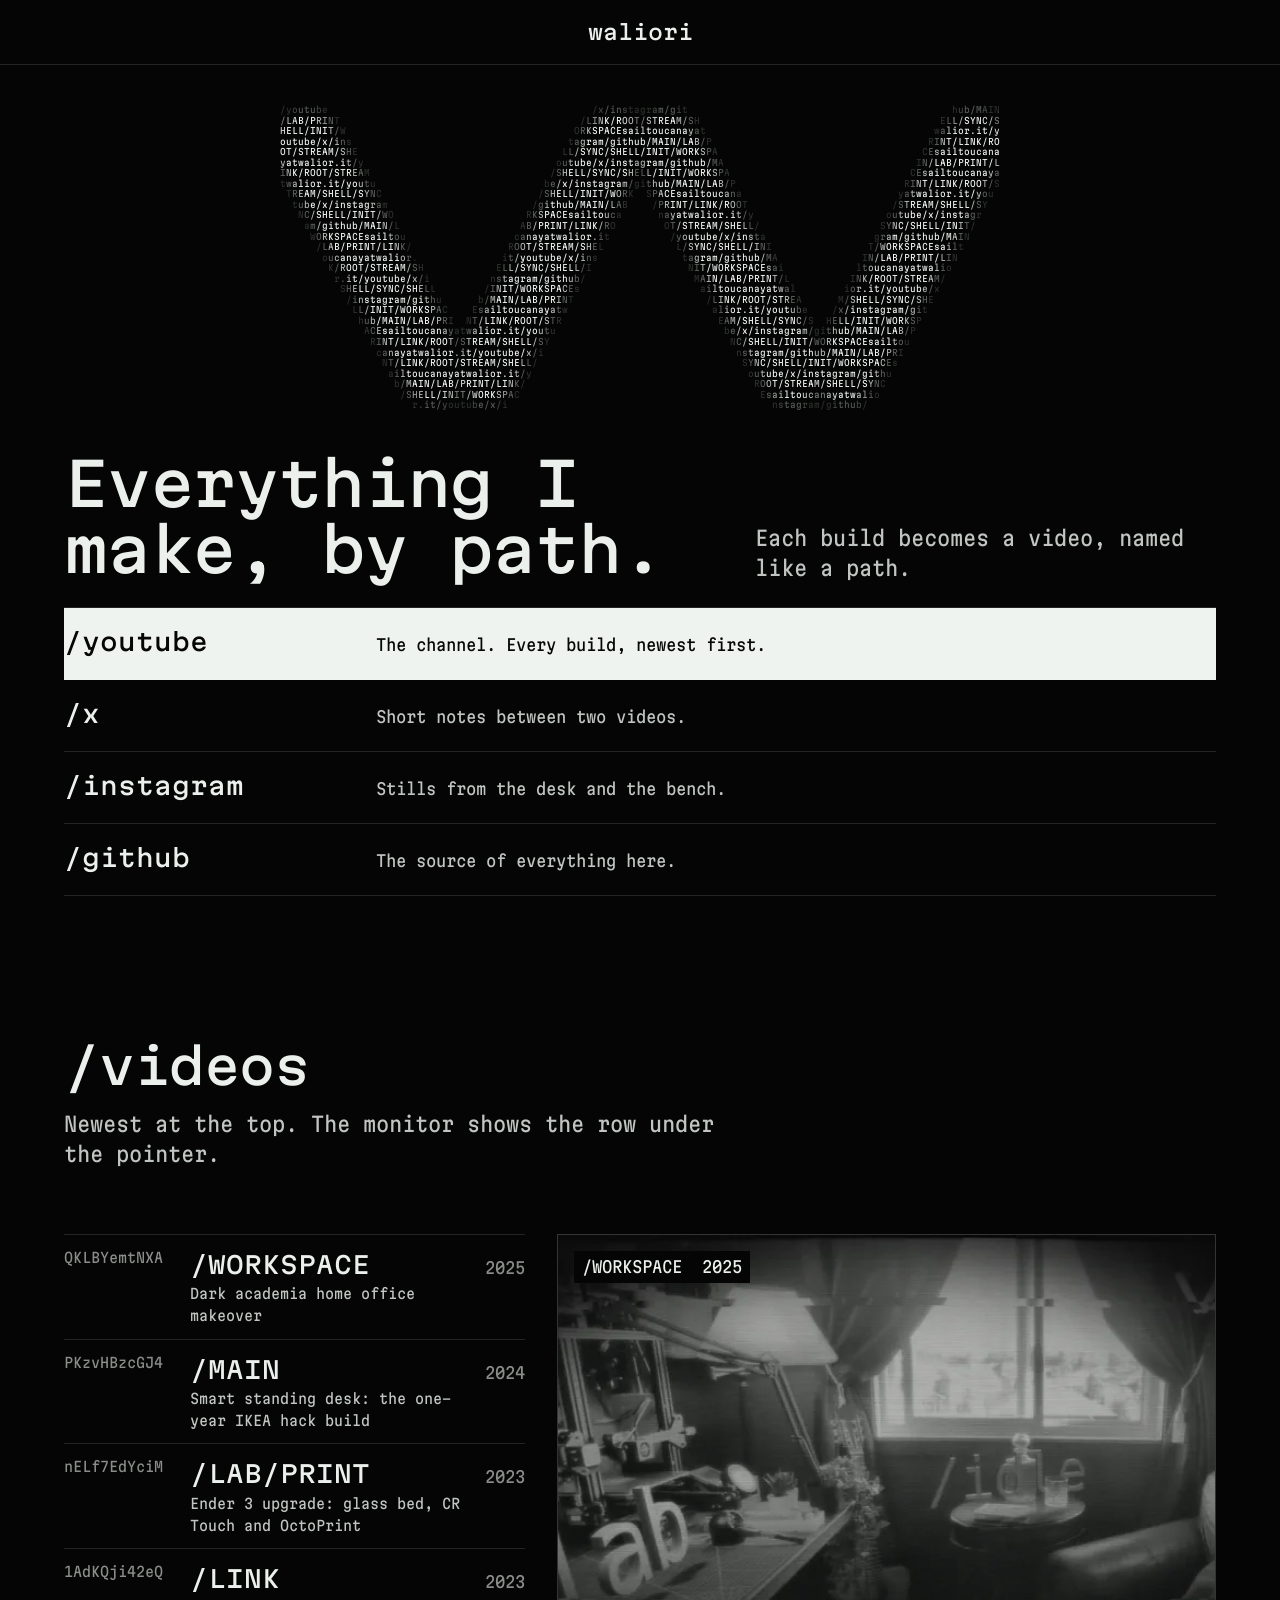
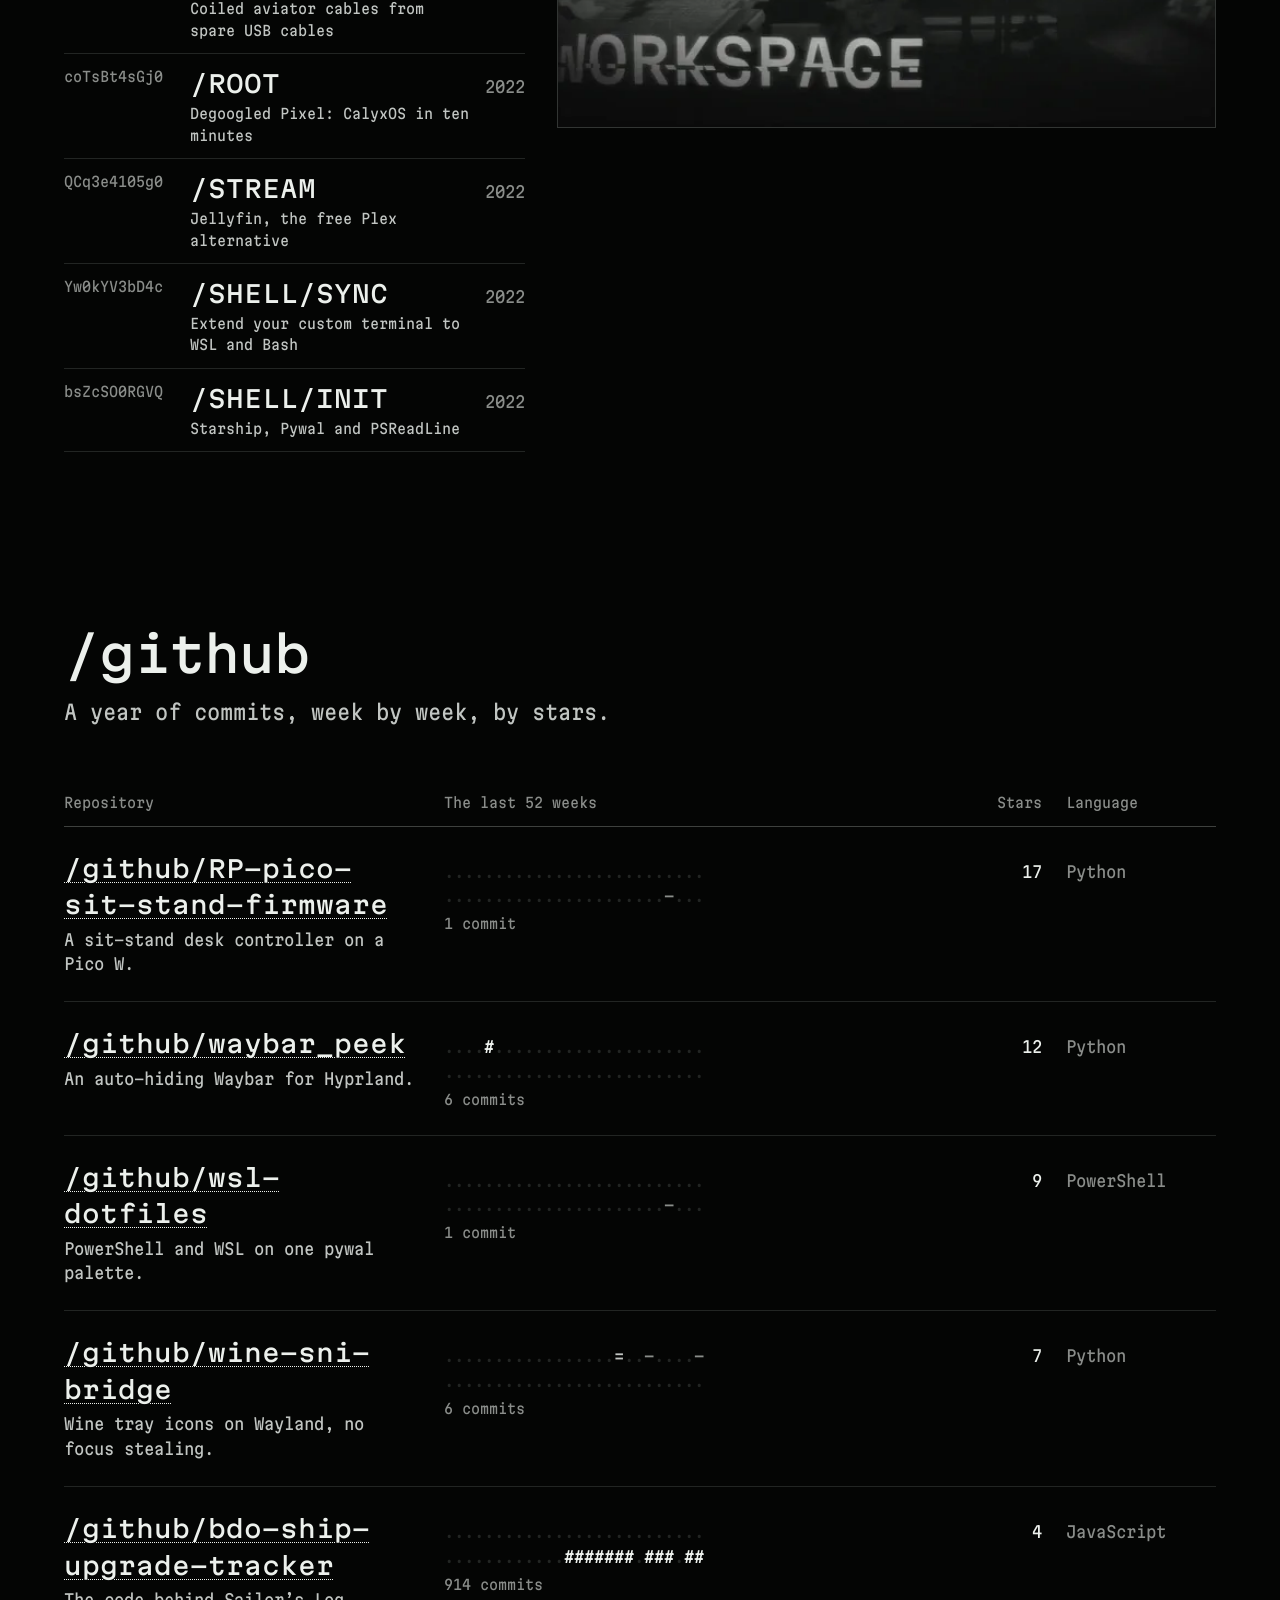
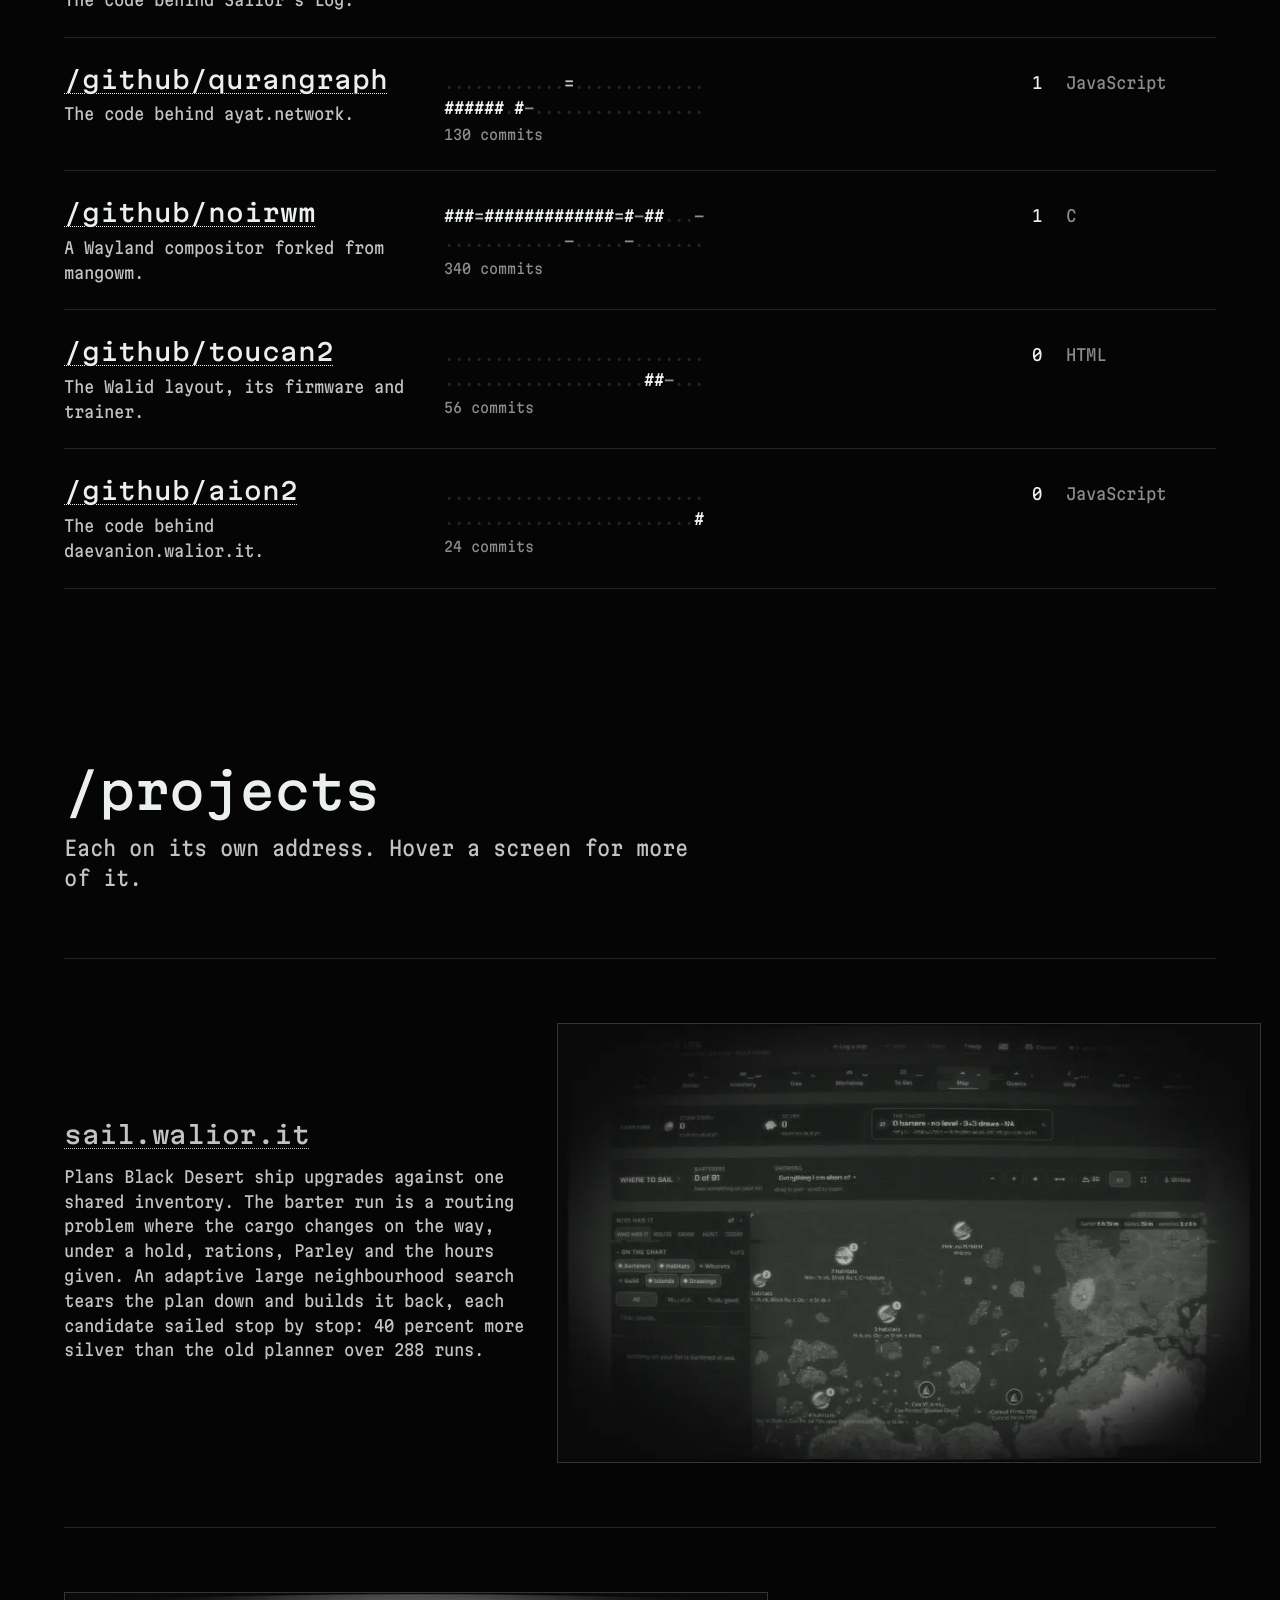
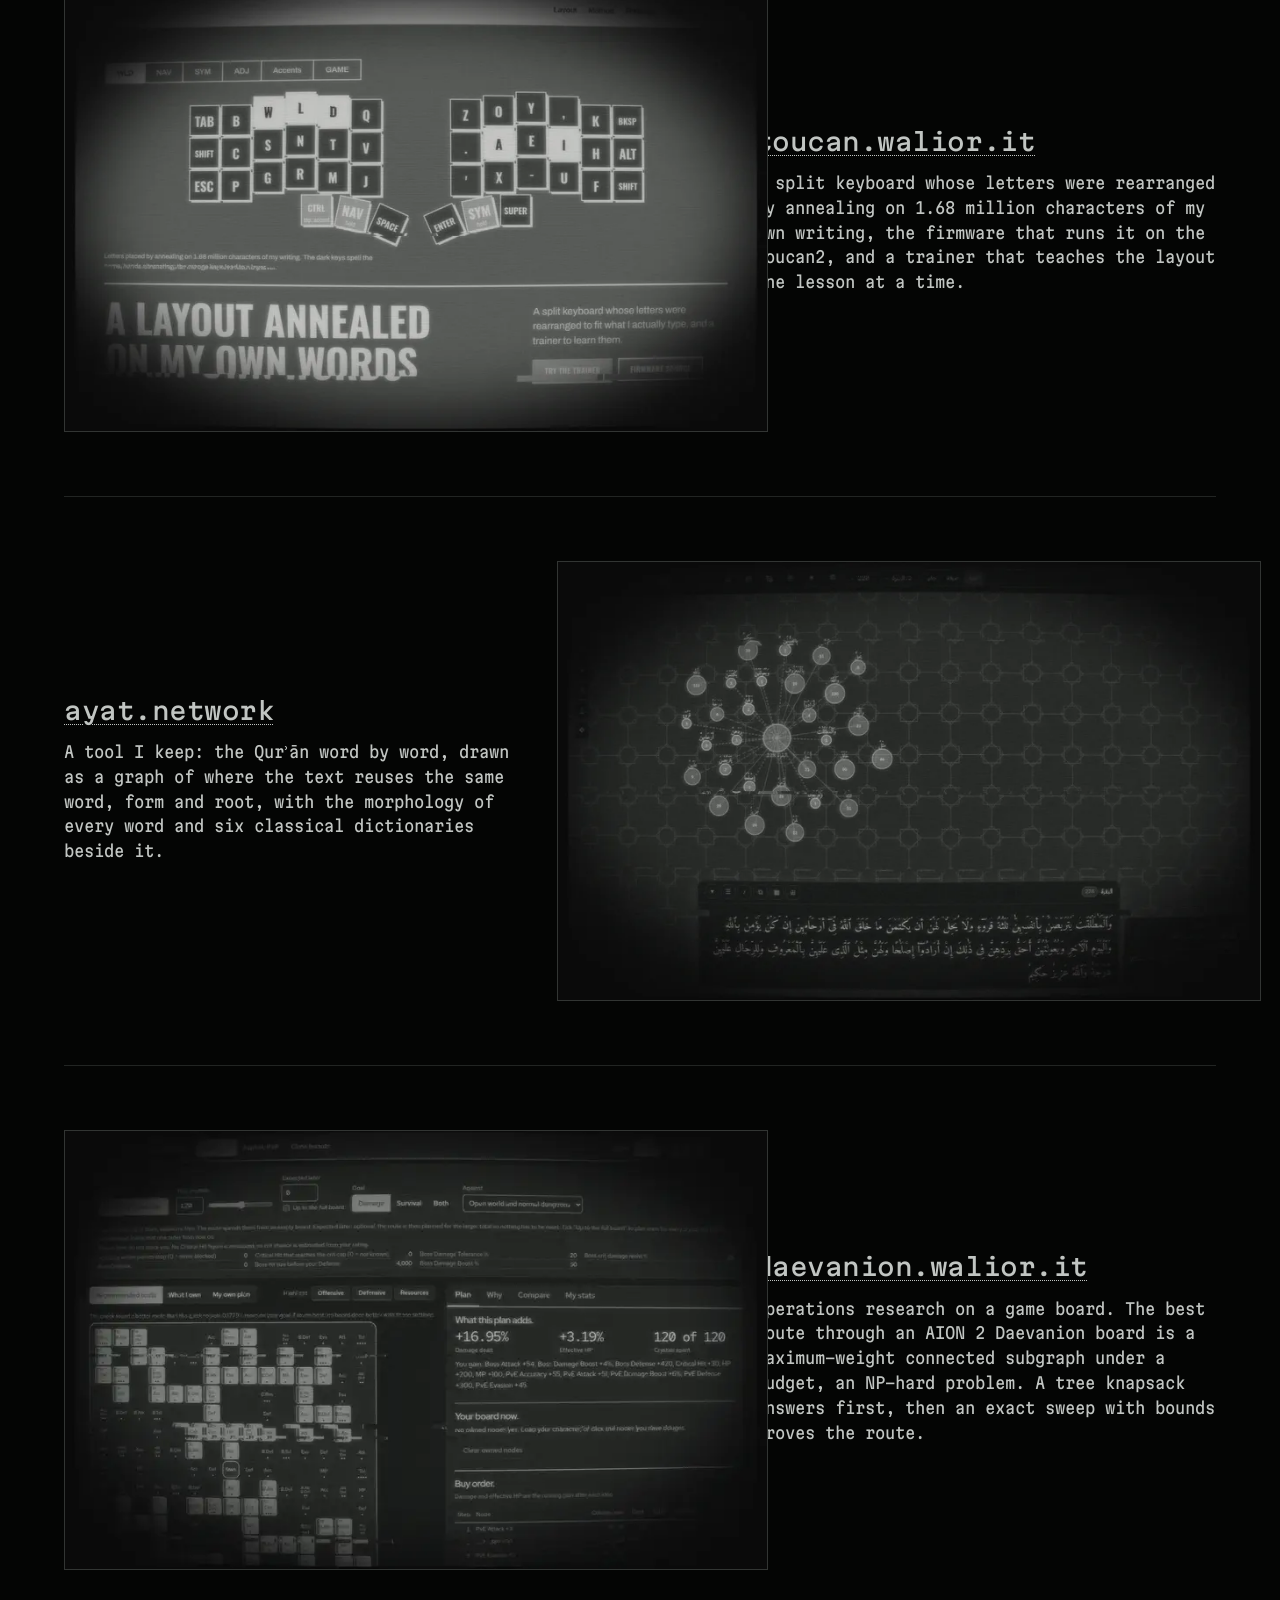
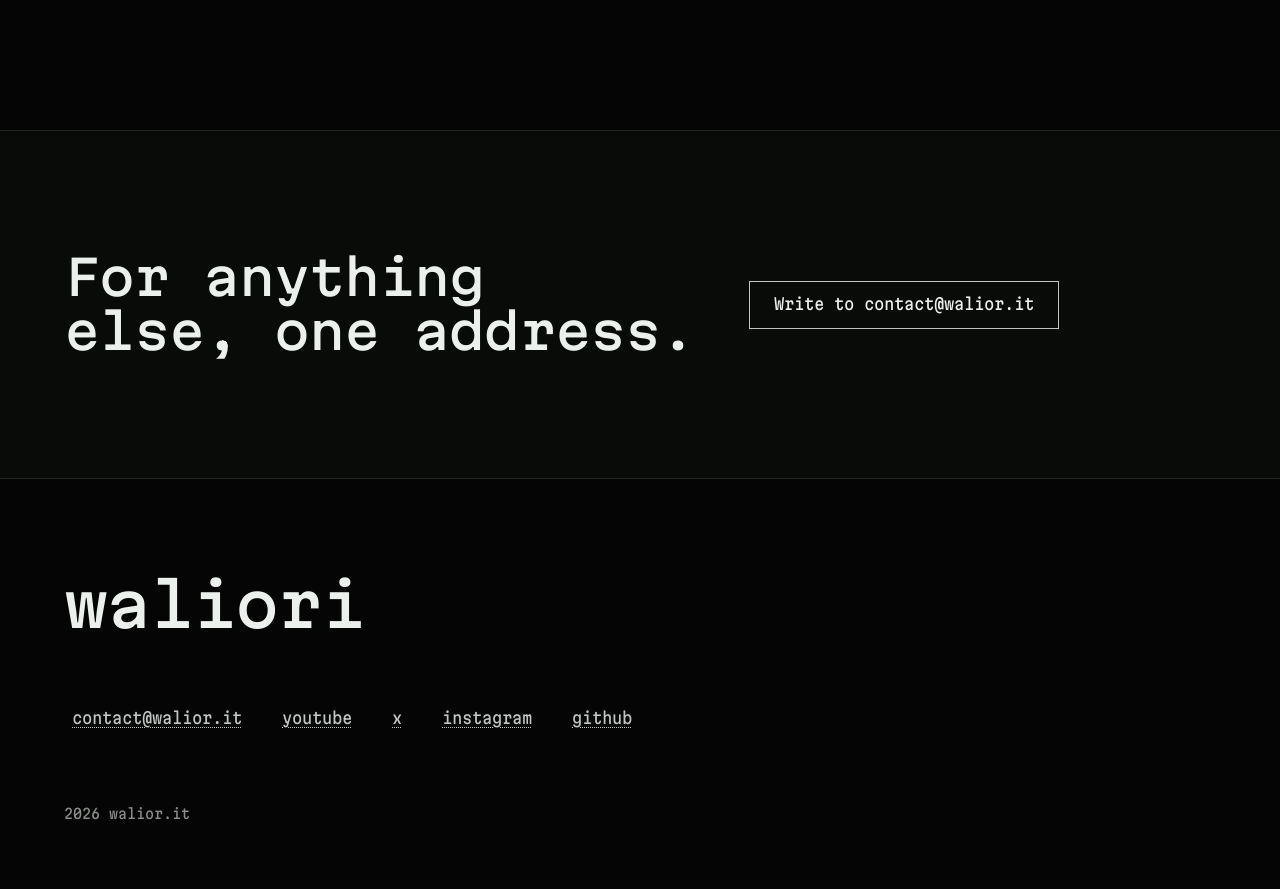
==== commit a5f905d2: "Sailor's Log: say how the barter run is found" ====
--- a/site/index.html
+++ b/site/index.html
@@ -148,7 +148,7 @@
       <article class="split">
         <div class="split__text">
           <h3><a href="https://sail.walior.it/" target="_blank" rel="noopener">sail.walior.it</a></h3>
-          <p>Plans Black Desert ship upgrades against one shared inventory: what each build has reserved, what a part costs to make, what is left to fetch. With the quests, the barter routes and the map.</p>
+          <p>Plans Black Desert ship upgrades against one shared inventory. The barter run is a routing problem where the cargo changes on the way, under a hold, rations, Parley and the hours given. An adaptive large neighbourhood search tears the plan down and builds it back, each candidate sailed stop by stop: 40 percent more silver than the old planner over 288 runs.</p>
         </div>
         <a class="shot" href="https://sail.walior.it/" target="_blank" rel="noopener" tabindex="-1" aria-hidden="true" data-slot="sail" data-kind="product" data-frames="images/sail-1-c.webp,images/sail-2-c.webp,images/sail-3-c.webp,images/sail-4-c.webp,images/sail-5-c.webp" data-alt="Sailor's Log, the map of where to sail"><img src="images/sail-1-800.webp" width="1600" height="1000" alt="" loading="lazy"></a>
       </article>
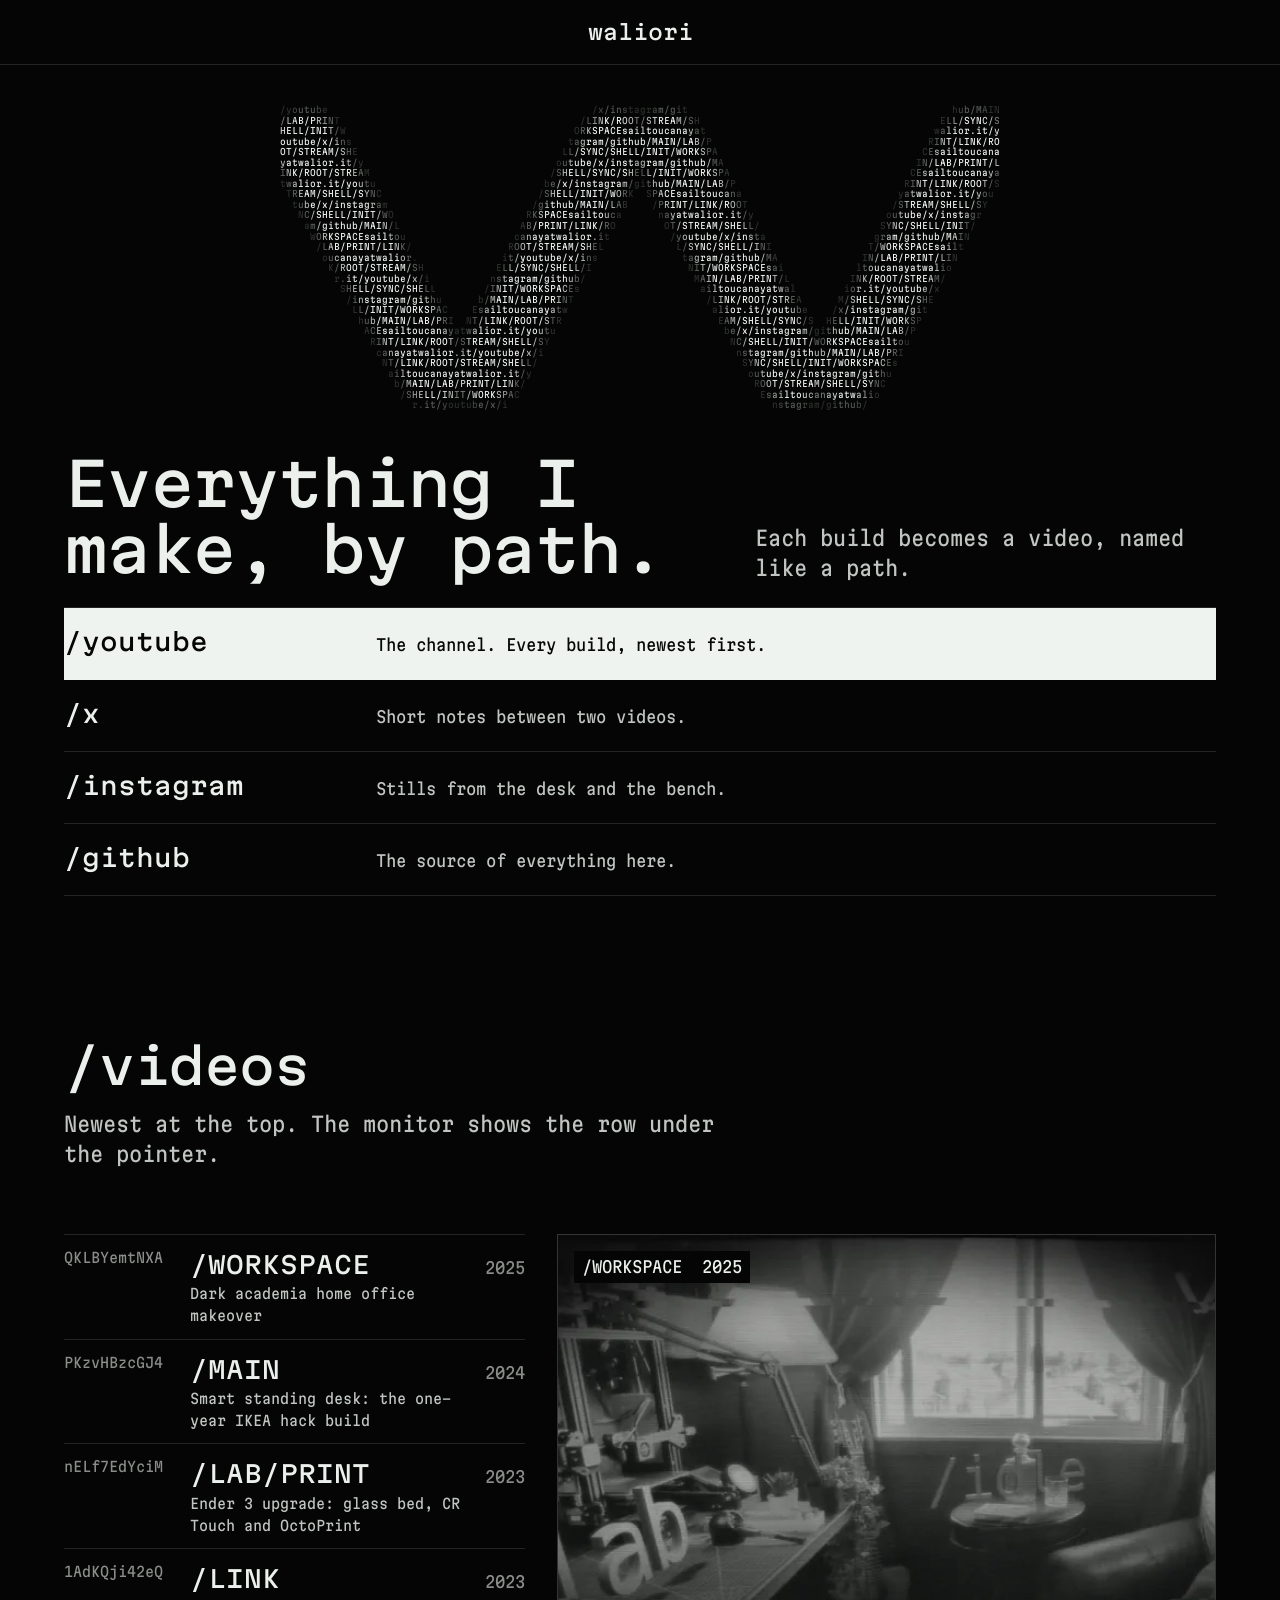
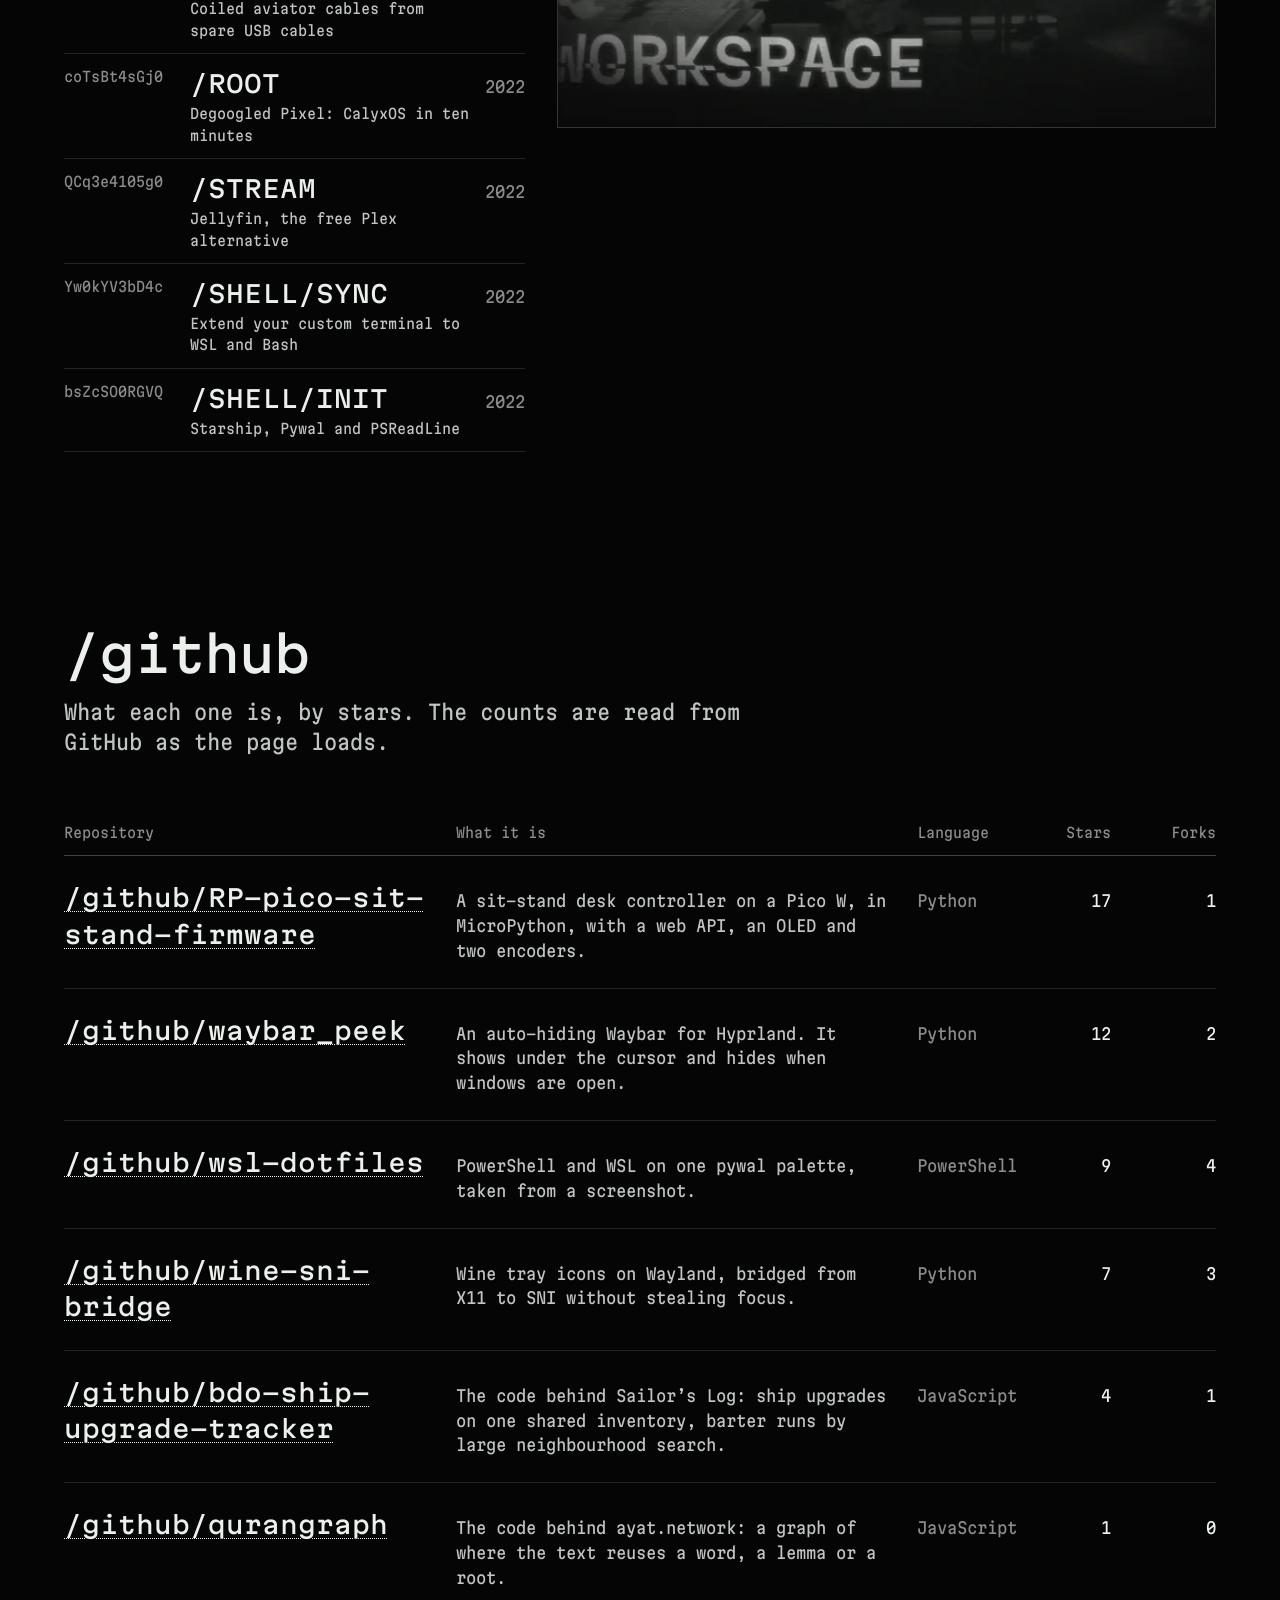
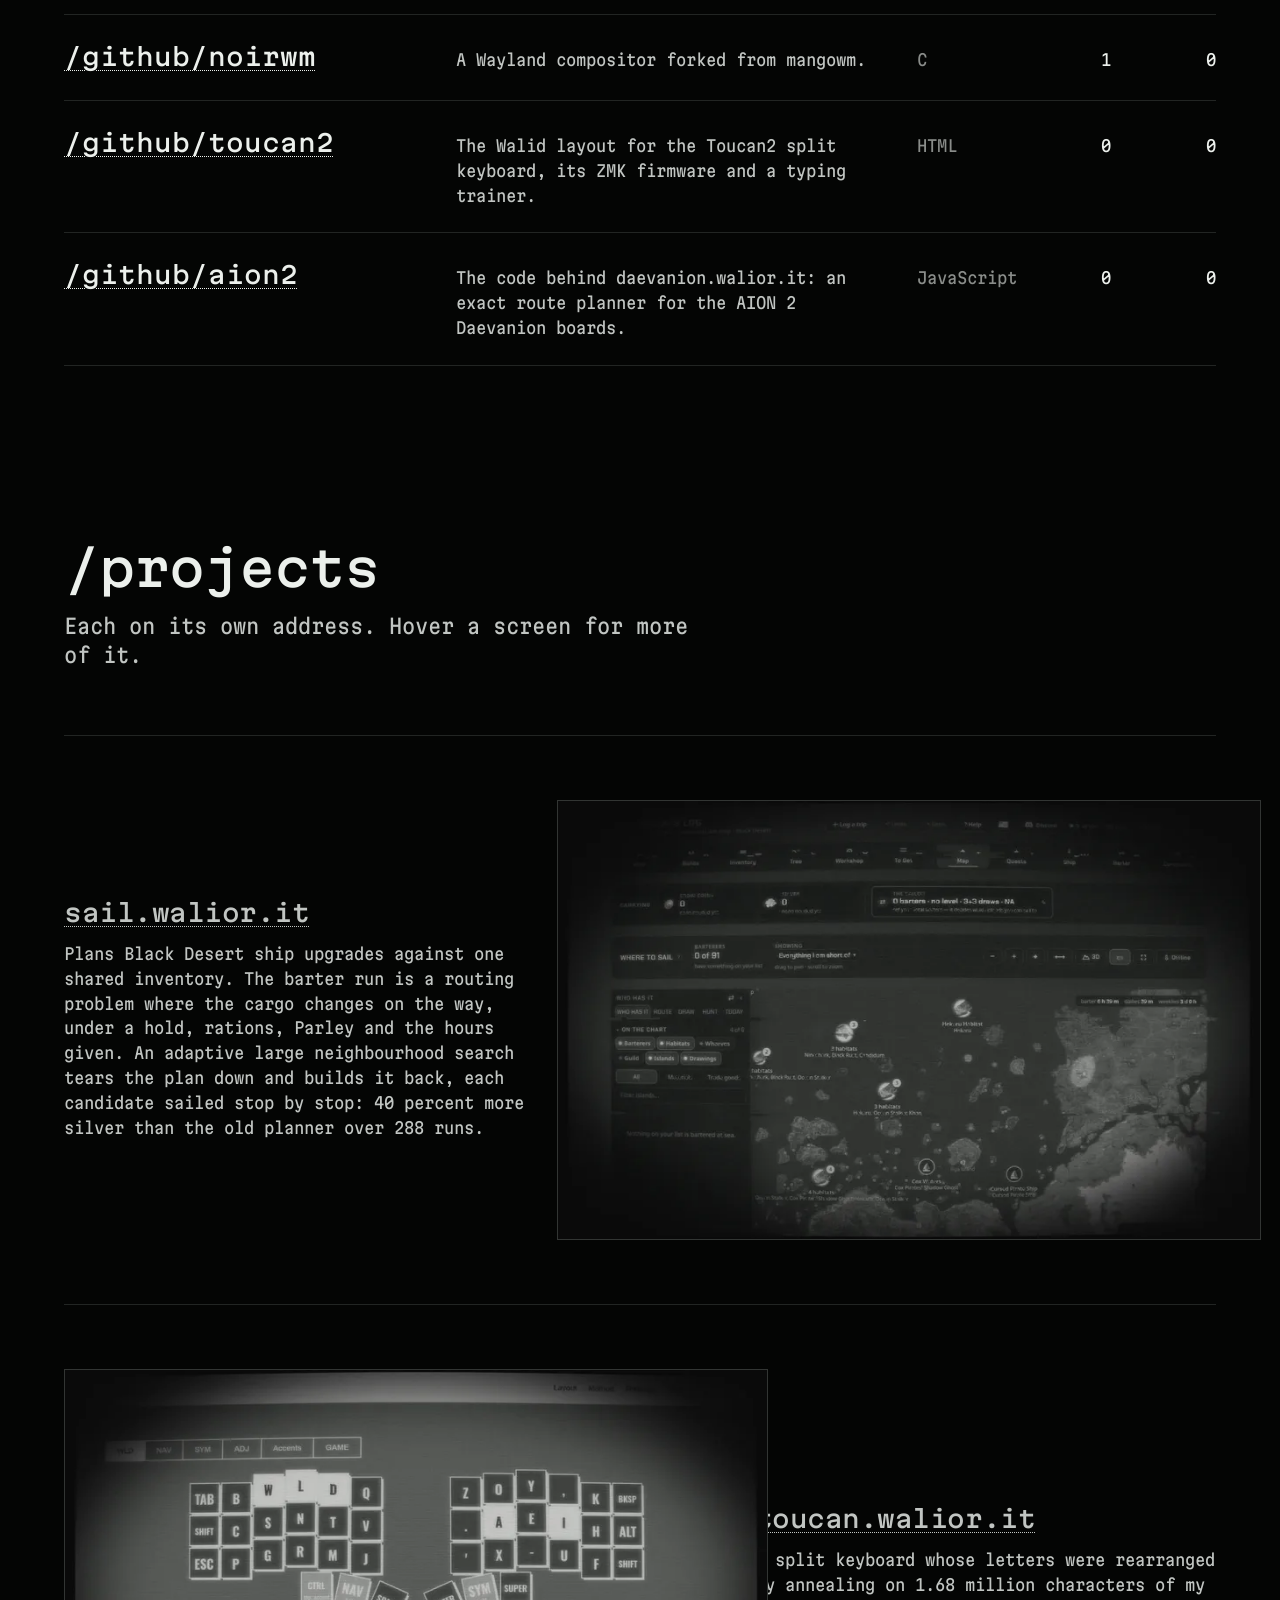
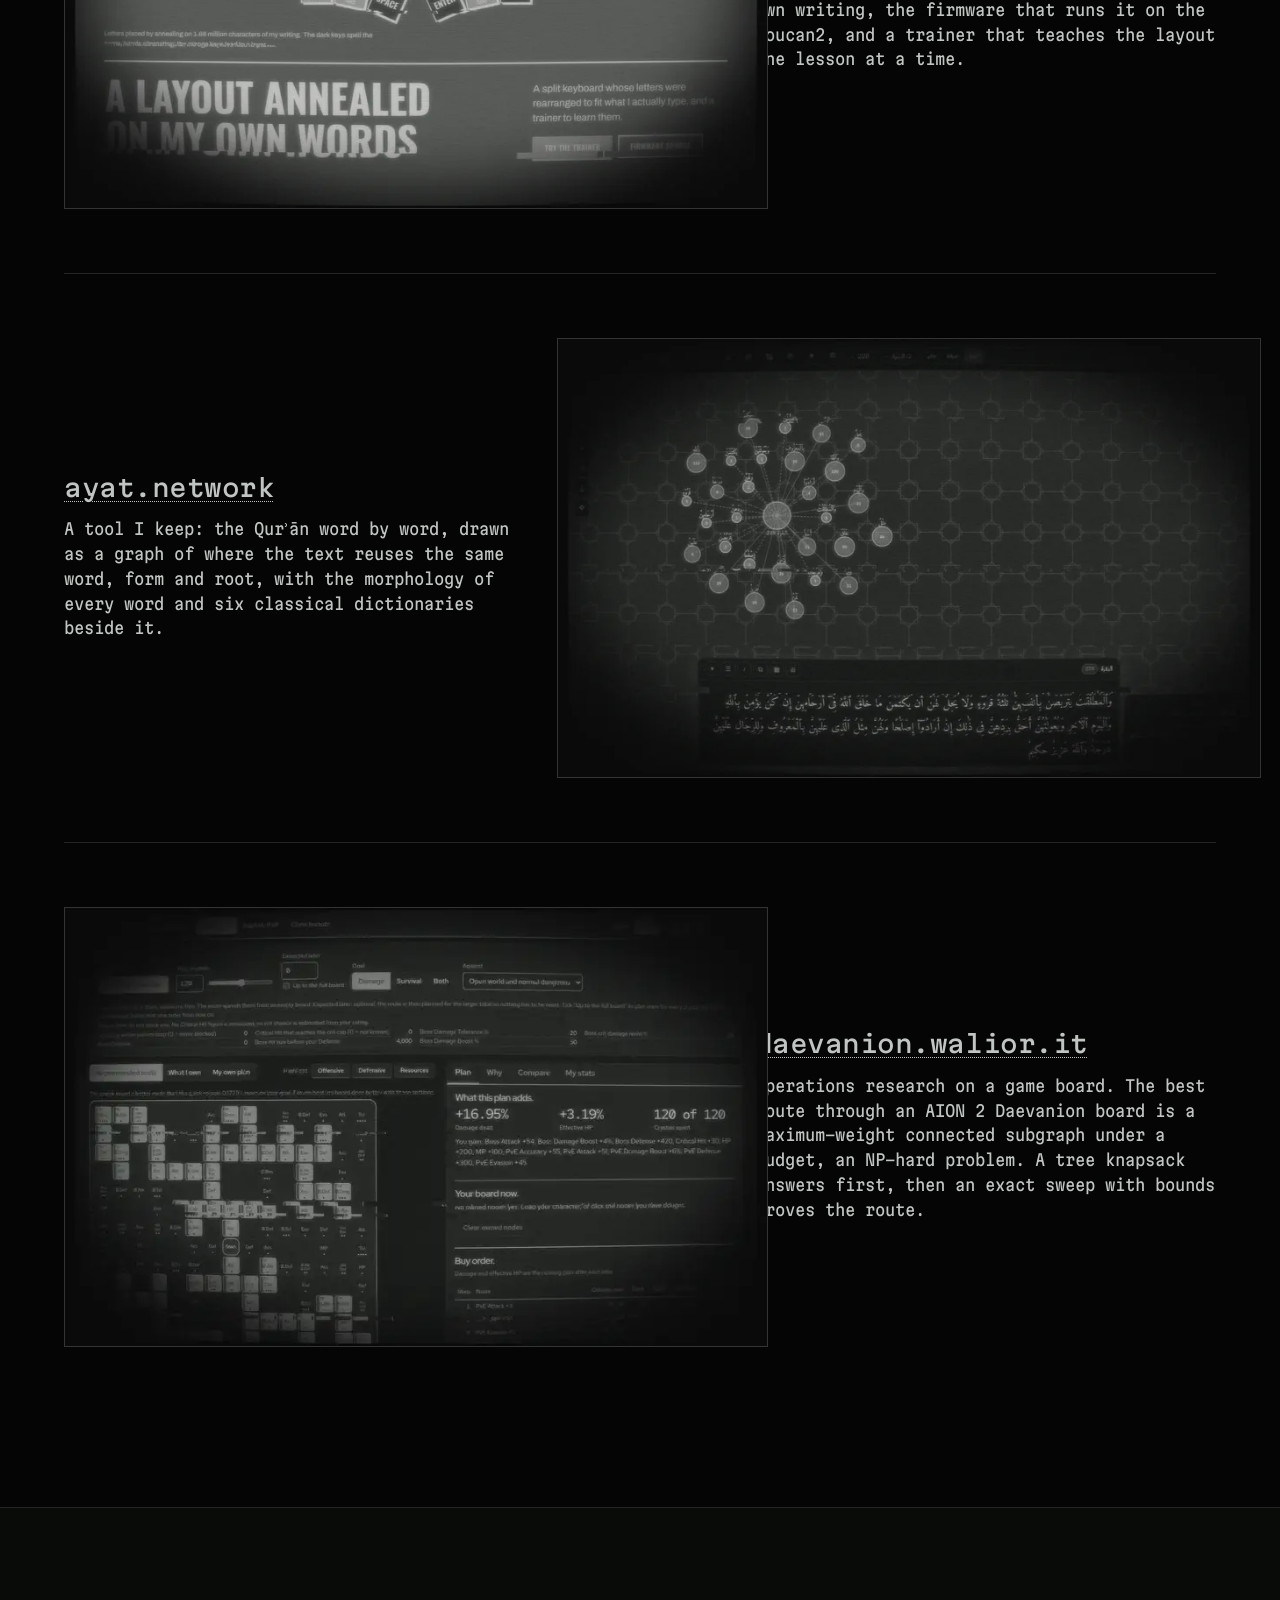
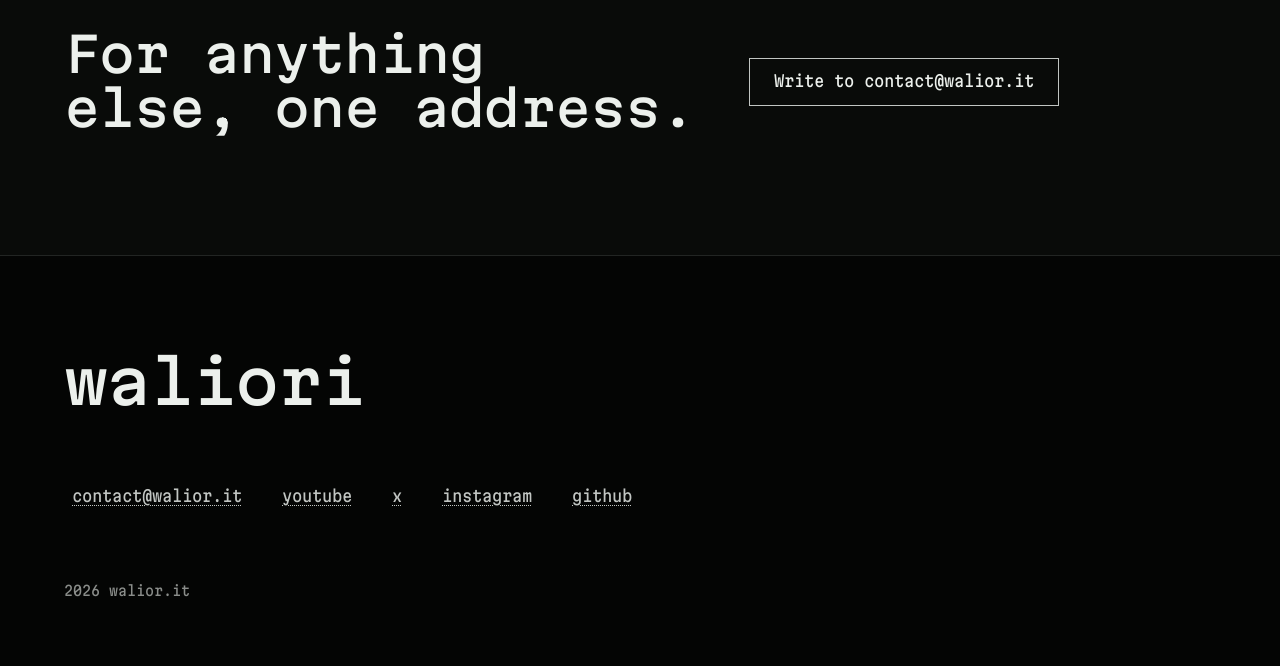
==== commit 7c0daf03: "The repositories table: what each one is, stars and forks read live, the commit weeks gone" ====
--- a/site/index.html
+++ b/site/index.html
@@ -78,63 +78,72 @@
   <section class="repos">
     <div class="container">
       <h2>/github</h2>
-      <p class="lead">A year of commits, week by week, by stars.</p>
+      <p class="lead">What each one is, by stars. The counts are read from GitHub as the page loads.</p>
       <table class="ls">
-        <thead><tr><th scope="col">Repository</th><th scope="col">The last 52 weeks</th><th scope="col" class="num">Stars</th><th scope="col">Language</th></tr></thead>
+        <thead><tr><th scope="col">Repository</th><th scope="col">What it is</th><th scope="col">Language</th><th scope="col" class="num">Stars</th><th scope="col" class="num">Forks</th></tr></thead>
         <tbody>
-        <tr>
-          <th scope="row"><a href="https://github.com/waliori/RP-pico-sit-stand-firmware" target="_blank" rel="noopener">/github/RP-pico-sit-stand-firmware</a><span class="ls__desc">A sit-stand desk controller on a Pico W.</span></th>
-          <td class="ls__year"><span class="weeks"><i class="w0" title="0 commits, week of 2025-12-01">.</i><i class="w0" title="0 commits, week of 2025-12-08">.</i><i class="w0" title="0 commits, week of 2025-12-15">.</i><i class="w0" title="0 commits, week of 2025-12-22">.</i><i class="w0" title="0 commits, week of 2025-12-29">.</i><i class="w0" title="0 commits, week of 2026-01-05">.</i><i class="w0" title="0 commits, week of 2026-01-12">.</i><i class="w0" title="0 commits, week of 2026-01-19">.</i><i class="w0" title="0 commits, week of 2026-01-26">.</i><i class="w0" title="0 commits, week of 2026-02-02">.</i><i class="w0" title="0 commits, week of 2026-02-09">.</i><i class="w0" title="0 commits, week of 2026-02-16">.</i><i class="w0" title="0 commits, week of 2026-02-23">.</i><i class="w0" title="0 commits, week of 2026-03-02">.</i><i class="w0" title="0 commits, week of 2026-03-09">.</i><i class="w0" title="0 commits, week of 2026-03-16">.</i><i class="w0" title="0 commits, week of 2026-03-23">.</i><i class="w0" title="0 commits, week of 2026-03-30">.</i><i class="w0" title="0 commits, week of 2026-04-06">.</i><i class="w0" title="0 commits, week of 2026-04-13">.</i><i class="w0" title="0 commits, week of 2026-04-20">.</i><i class="w0" title="0 commits, week of 2026-04-27">.</i><i class="w0" title="0 commits, week of 2026-05-04">.</i><i class="w0" title="0 commits, week of 2026-05-11">.</i><i class="w0" title="0 commits, week of 2026-05-18">.</i><i class="w0" title="0 commits, week of 2026-05-25">.</i><wbr><i class="w0" title="0 commits, week of 2026-06-01">.</i><i class="w0" title="0 commits, week of 2026-06-08">.</i><i class="w0" title="0 commits, week of 2026-06-15">.</i><i class="w0" title="0 commits, week of 2026-06-22">.</i><i class="w0" title="0 commits, week of 2026-06-29">.</i><i class="w0" title="0 commits, week of 2026-07-06">.</i><i class="w0" title="0 commits, week of 2026-07-13">.</i><i class="w0" title="0 commits, week of 2026-07-20">.</i><i class="w0" title="0 commits, week of 2026-07-27">.</i><i class="w0" title="0 commits, week of 2026-08-03">.</i><i class="w0" title="0 commits, week of 2026-08-10">.</i><i class="w0" title="0 commits, week of 2026-08-17">.</i><i class="w0" title="0 commits, week of 2026-08-24">.</i><i class="w0" title="0 commits, week of 2026-08-31">.</i><i class="w0" title="0 commits, week of 2026-09-07">.</i><i class="w0" title="0 commits, week of 2026-09-14">.</i><i class="w0" title="0 commits, week of 2026-09-21">.</i><i class="w0" title="0 commits, week of 2026-09-28">.</i><i class="w0" title="0 commits, week of 2026-10-05">.</i><i class="w0" title="0 commits, week of 2026-10-12">.</i><i class="w0" title="0 commits, week of 2026-10-19">.</i><i class="w0" title="0 commits, week of 2026-10-26">.</i><i class="w1" title="1 commit, week of 2026-11-02">-</i><i class="w0" title="0 commits, week of 2026-11-09">.</i><i class="w0" title="0 commits, week of 2026-11-16">.</i><i class="w0" title="0 commits, week of 2026-11-23">.</i></span><span class="ls__sum">1 commit</span></td>
-          <td class="num">17</td>
+        <tr data-repo="RP-pico-sit-stand-firmware">
+          <th scope="row"><a href="https://github.com/waliori/RP-pico-sit-stand-firmware" target="_blank" rel="noopener">/github/RP-pico-sit-stand-firmware</a></th>
+          <td class="ls__desc">A sit-stand desk controller on a Pico W, in MicroPython, with a web API, an OLED and two encoders.</td>
           <td class="ls__lang">Python</td>
-        </tr>
-        <tr>
-          <th scope="row"><a href="https://github.com/waliori/waybar_peek" target="_blank" rel="noopener">/github/waybar_peek</a><span class="ls__desc">An auto-hiding Waybar for Hyprland.</span></th>
-          <td class="ls__year"><span class="weeks"><i class="w0" title="0 commits, week of 2025-12-01">.</i><i class="w0" title="0 commits, week of 2025-12-08">.</i><i class="w0" title="0 commits, week of 2025-12-15">.</i><i class="w0" title="0 commits, week of 2025-12-22">.</i><i class="w3" title="6 commits, week of 2025-12-29">#</i><i class="w0" title="0 commits, week of 2026-01-05">.</i><i class="w0" title="0 commits, week of 2026-01-12">.</i><i class="w0" title="0 commits, week of 2026-01-19">.</i><i class="w0" title="0 commits, week of 2026-01-26">.</i><i class="w0" title="0 commits, week of 2026-02-02">.</i><i class="w0" title="0 commits, week of 2026-02-09">.</i><i class="w0" title="0 commits, week of 2026-02-16">.</i><i class="w0" title="0 commits, week of 2026-02-23">.</i><i class="w0" title="0 commits, week of 2026-03-02">.</i><i class="w0" title="0 commits, week of 2026-03-09">.</i><i class="w0" title="0 commits, week of 2026-03-16">.</i><i class="w0" title="0 commits, week of 2026-03-23">.</i><i class="w0" title="0 commits, week of 2026-03-30">.</i><i class="w0" title="0 commits, week of 2026-04-06">.</i><i class="w0" title="0 commits, week of 2026-04-13">.</i><i class="w0" title="0 commits, week of 2026-04-20">.</i><i class="w0" title="0 commits, week of 2026-04-27">.</i><i class="w0" title="0 commits, week of 2026-05-04">.</i><i class="w0" title="0 commits, week of 2026-05-11">.</i><i class="w0" title="0 commits, week of 2026-05-18">.</i><i class="w0" title="0 commits, week of 2026-05-25">.</i><wbr><i class="w0" title="0 commits, week of 2026-06-01">.</i><i class="w0" title="0 commits, week of 2026-06-08">.</i><i class="w0" title="0 commits, week of 2026-06-15">.</i><i class="w0" title="0 commits, week of 2026-06-22">.</i><i class="w0" title="0 commits, week of 2026-06-29">.</i><i class="w0" title="0 commits, week of 2026-07-06">.</i><i class="w0" title="0 commits, week of 2026-07-13">.</i><i class="w0" title="0 commits, week of 2026-07-20">.</i><i class="w0" title="0 commits, week of 2026-07-27">.</i><i class="w0" title="0 commits, week of 2026-08-03">.</i><i class="w0" title="0 commits, week of 2026-08-10">.</i><i class="w0" title="0 commits, week of 2026-08-17">.</i><i class="w0" title="0 commits, week of 2026-08-24">.</i><i class="w0" title="0 commits, week of 2026-08-31">.</i><i class="w0" title="0 commits, week of 2026-09-07">.</i><i class="w0" title="0 commits, week of 2026-09-14">.</i><i class="w0" title="0 commits, week of 2026-09-21">.</i><i class="w0" title="0 commits, week of 2026-09-28">.</i><i class="w0" title="0 commits, week of 2026-10-05">.</i><i class="w0" title="0 commits, week of 2026-10-12">.</i><i class="w0" title="0 commits, week of 2026-10-19">.</i><i class="w0" title="0 commits, week of 2026-10-26">.</i><i class="w0" title="0 commits, week of 2026-11-02">.</i><i class="w0" title="0 commits, week of 2026-11-09">.</i><i class="w0" title="0 commits, week of 2026-11-16">.</i><i class="w0" title="0 commits, week of 2026-11-23">.</i></span><span class="ls__sum">6 commits</span></td>
-          <td class="num">12</td>
+          <td class="num" data-u="stars">17</td>
+          <td class="num" data-u="fork">1</td>
+        </tr>
+        <tr data-repo="waybar_peek">
+          <th scope="row"><a href="https://github.com/waliori/waybar_peek" target="_blank" rel="noopener">/github/waybar_peek</a></th>
+          <td class="ls__desc">An auto-hiding Waybar for Hyprland. It shows under the cursor and hides when windows are open.</td>
           <td class="ls__lang">Python</td>
-        </tr>
-        <tr>
-          <th scope="row"><a href="https://github.com/waliori/wsl-dotfiles" target="_blank" rel="noopener">/github/wsl-dotfiles</a><span class="ls__desc">PowerShell and WSL on one pywal palette.</span></th>
-          <td class="ls__year"><span class="weeks"><i class="w0" title="0 commits, week of 2025-12-01">.</i><i class="w0" title="0 commits, week of 2025-12-08">.</i><i class="w0" title="0 commits, week of 2025-12-15">.</i><i class="w0" title="0 commits, week of 2025-12-22">.</i><i class="w0" title="0 commits, week of 2025-12-29">.</i><i class="w0" title="0 commits, week of 2026-01-05">.</i><i class="w0" title="0 commits, week of 2026-01-12">.</i><i class="w0" title="0 commits, week of 2026-01-19">.</i><i class="w0" title="0 commits, week of 2026-01-26">.</i><i class="w0" title="0 commits, week of 2026-02-02">.</i><i class="w0" title="0 commits, week of 2026-02-09">.</i><i class="w0" title="0 commits, week of 2026-02-16">.</i><i class="w0" title="0 commits, week of 2026-02-23">.</i><i class="w0" title="0 commits, week of 2026-03-02">.</i><i class="w0" title="0 commits, week of 2026-03-09">.</i><i class="w0" title="0 commits, week of 2026-03-16">.</i><i class="w0" title="0 commits, week of 2026-03-23">.</i><i class="w0" title="0 commits, week of 2026-03-30">.</i><i class="w0" title="0 commits, week of 2026-04-06">.</i><i class="w0" title="0 commits, week of 2026-04-13">.</i><i class="w0" title="0 commits, week of 2026-04-20">.</i><i class="w0" title="0 commits, week of 2026-04-27">.</i><i class="w0" title="0 commits, week of 2026-05-04">.</i><i class="w0" title="0 commits, week of 2026-05-11">.</i><i class="w0" title="0 commits, week of 2026-05-18">.</i><i class="w0" title="0 commits, week of 2026-05-25">.</i><wbr><i class="w0" title="0 commits, week of 2026-06-01">.</i><i class="w0" title="0 commits, week of 2026-06-08">.</i><i class="w0" title="0 commits, week of 2026-06-15">.</i><i class="w0" title="0 commits, week of 2026-06-22">.</i><i class="w0" title="0 commits, week of 2026-06-29">.</i><i class="w0" title="0 commits, week of 2026-07-06">.</i><i class="w0" title="0 commits, week of 2026-07-13">.</i><i class="w0" title="0 commits, week of 2026-07-20">.</i><i class="w0" title="0 commits, week of 2026-07-27">.</i><i class="w0" title="0 commits, week of 2026-08-03">.</i><i class="w0" title="0 commits, week of 2026-08-10">.</i><i class="w0" title="0 commits, week of 2026-08-17">.</i><i class="w0" title="0 commits, week of 2026-08-24">.</i><i class="w0" title="0 commits, week of 2026-08-31">.</i><i class="w0" title="0 commits, week of 2026-09-07">.</i><i class="w0" title="0 commits, week of 2026-09-14">.</i><i class="w0" title="0 commits, week of 2026-09-21">.</i><i class="w0" title="0 commits, week of 2026-09-28">.</i><i class="w0" title="0 commits, week of 2026-10-05">.</i><i class="w0" title="0 commits, week of 2026-10-12">.</i><i class="w0" title="0 commits, week of 2026-10-19">.</i><i class="w0" title="0 commits, week of 2026-10-26">.</i><i class="w1" title="1 commit, week of 2026-11-02">-</i><i class="w0" title="0 commits, week of 2026-11-09">.</i><i class="w0" title="0 commits, week of 2026-11-16">.</i><i class="w0" title="0 commits, week of 2026-11-23">.</i></span><span class="ls__sum">1 commit</span></td>
-          <td class="num">9</td>
+          <td class="num" data-u="stars">12</td>
+          <td class="num" data-u="forks">2</td>
+        </tr>
+        <tr data-repo="wsl-dotfiles">
+          <th scope="row"><a href="https://github.com/waliori/wsl-dotfiles" target="_blank" rel="noopener">/github/wsl-dotfiles</a></th>
+          <td class="ls__desc">PowerShell and WSL on one pywal palette, taken from a screenshot.</td>
           <td class="ls__lang">PowerShell</td>
-        </tr>
-        <tr>
-          <th scope="row"><a href="https://github.com/waliori/wine-sni-bridge" target="_blank" rel="noopener">/github/wine-sni-bridge</a><span class="ls__desc">Wine tray icons on Wayland, no focus stealing.</span></th>
-          <td class="ls__year"><span class="weeks"><i class="w0" title="0 commits, week of 2025-12-01">.</i><i class="w0" title="0 commits, week of 2025-12-08">.</i><i class="w0" title="0 commits, week of 2025-12-15">.</i><i class="w0" title="0 commits, week of 2025-12-22">.</i><i class="w0" title="0 commits, week of 2025-12-29">.</i><i class="w0" title="0 commits, week of 2026-01-05">.</i><i class="w0" title="0 commits, week of 2026-01-12">.</i><i class="w0" title="0 commits, week of 2026-01-19">.</i><i class="w0" title="0 commits, week of 2026-01-26">.</i><i class="w0" title="0 commits, week of 2026-02-02">.</i><i class="w0" title="0 commits, week of 2026-02-09">.</i><i class="w0" title="0 commits, week of 2026-02-16">.</i><i class="w0" title="0 commits, week of 2026-02-23">.</i><i class="w0" title="0 commits, week of 2026-03-02">.</i><i class="w0" title="0 commits, week of 2026-03-09">.</i><i class="w0" title="0 commits, week of 2026-03-16">.</i><i class="w0" title="0 commits, week of 2026-03-23">.</i><i class="w2" title="4 commits, week of 2026-03-30">=</i><i class="w0" title="0 commits, week of 2026-04-06">.</i><i class="w0" title="0 commits, week of 2026-04-13">.</i><i class="w1" title="1 commit, week of 2026-04-20">-</i><i class="w0" title="0 commits, week of 2026-04-27">.</i><i class="w0" title="0 commits, week of 2026-05-04">.</i><i class="w0" title="0 commits, week of 2026-05-11">.</i><i class="w0" title="0 commits, week of 2026-05-18">.</i><i class="w1" title="1 commit, week of 2026-05-25">-</i><wbr><i class="w0" title="0 commits, week of 2026-06-01">.</i><i class="w0" title="0 commits, week of 2026-06-08">.</i><i class="w0" title="0 commits, week of 2026-06-15">.</i><i class="w0" title="0 commits, week of 2026-06-22">.</i><i class="w0" title="0 commits, week of 2026-06-29">.</i><i class="w0" title="0 commits, week of 2026-07-06">.</i><i class="w0" title="0 commits, week of 2026-07-13">.</i><i class="w0" title="0 commits, week of 2026-07-20">.</i><i class="w0" title="0 commits, week of 2026-07-27">.</i><i class="w0" title="0 commits, week of 2026-08-03">.</i><i class="w0" title="0 commits, week of 2026-08-10">.</i><i class="w0" title="0 commits, week of 2026-08-17">.</i><i class="w0" title="0 commits, week of 2026-08-24">.</i><i class="w0" title="0 commits, week of 2026-08-31">.</i><i class="w0" title="0 commits, week of 2026-09-07">.</i><i class="w0" title="0 commits, week of 2026-09-14">.</i><i class="w0" title="0 commits, week of 2026-09-21">.</i><i class="w0" title="0 commits, week of 2026-09-28">.</i><i class="w0" title="0 commits, week of 2026-10-05">.</i><i class="w0" title="0 commits, week of 2026-10-12">.</i><i class="w0" title="0 commits, week of 2026-10-19">.</i><i class="w0" title="0 commits, week of 2026-10-26">.</i><i class="w0" title="0 commits, week of 2026-11-02">.</i><i class="w0" title="0 commits, week of 2026-11-09">.</i><i class="w0" title="0 commits, week of 2026-11-16">.</i><i class="w0" title="0 commits, week of 2026-11-23">.</i></span><span class="ls__sum">6 commits</span></td>
-          <td class="num">7</td>
+          <td class="num" data-u="stars">9</td>
+          <td class="num" data-u="forks">4</td>
+        </tr>
+        <tr data-repo="wine-sni-bridge">
+          <th scope="row"><a href="https://github.com/waliori/wine-sni-bridge" target="_blank" rel="noopener">/github/wine-sni-bridge</a></th>
+          <td class="ls__desc">Wine tray icons on Wayland, bridged from X11 to SNI without stealing focus.</td>
           <td class="ls__lang">Python</td>
-        </tr>
-        <tr>
-          <th scope="row"><a href="https://github.com/waliori/bdo-ship-upgrade-tracker" target="_blank" rel="noopener">/github/bdo-ship-upgrade-tracker</a><span class="ls__desc">The code behind Sailor’s Log.</span></th>
-          <td class="ls__year"><span class="weeks"><i class="w0" title="0 commits, week of 2025-12-01">.</i><i class="w0" title="0 commits, week of 2025-12-08">.</i><i class="w0" title="0 commits, week of 2025-12-15">.</i><i class="w0" title="0 commits, week of 2025-12-22">.</i><i class="w0" title="0 commits, week of 2025-12-29">.</i><i class="w0" title="0 commits, week of 2026-01-05">.</i><i class="w0" title="0 commits, week of 2026-01-12">.</i><i class="w0" title="0 commits, week of 2026-01-19">.</i><i class="w0" title="0 commits, week of 2026-01-26">.</i><i class="w0" title="0 commits, week of 2026-02-02">.</i><i class="w0" title="0 commits, week of 2026-02-09">.</i><i class="w0" title="0 commits, week of 2026-02-16">.</i><i class="w0" title="0 commits, week of 2026-02-23">.</i><i class="w0" title="0 commits, week of 2026-03-02">.</i><i class="w0" title="0 commits, week of 2026-03-09">.</i><i class="w0" title="0 commits, week of 2026-03-16">.</i><i class="w0" title="0 commits, week of 2026-03-23">.</i><i class="w0" title="0 commits, week of 2026-03-30">.</i><i class="w0" title="0 commits, week of 2026-04-06">.</i><i class="w0" title="0 commits, week of 2026-04-13">.</i><i class="w0" title="0 commits, week of 2026-04-20">.</i><i class="w0" title="0 commits, week of 2026-04-27">.</i><i class="w0" title="0 commits, week of 2026-05-04">.</i><i class="w0" title="0 commits, week of 2026-05-11">.</i><i class="w0" title="0 commits, week of 2026-05-18">.</i><i class="w0" title="0 commits, week of 2026-05-25">.</i><wbr><i class="w0" title="0 commits, week of 2026-06-01">.</i><i class="w0" title="0 commits, week of 2026-06-08">.</i><i class="w0" title="0 commits, week of 2026-06-15">.</i><i class="w0" title="0 commits, week of 2026-06-22">.</i><i class="w0" title="0 commits, week of 2026-06-29">.</i><i class="w0" title="0 commits, week of 2026-07-06">.</i><i class="w0" title="0 commits, week of 2026-07-13">.</i><i class="w0" title="0 commits, week of 2026-07-20">.</i><i class="w0" title="0 commits, week of 2026-07-27">.</i><i class="w0" title="0 commits, week of 2026-08-03">.</i><i class="w0" title="0 commits, week of 2026-08-10">.</i><i class="w0" title="0 commits, week of 2026-08-17">.</i><i class="w3" title="104 commits, week of 2026-08-24">#</i><i class="w3" title="109 commits, week of 2026-08-31">#</i><i class="w3" title="138 commits, week of 2026-09-07">#</i><i class="w3" title="86 commits, week of 2026-09-14">#</i><i class="w3" title="154 commits, week of 2026-09-21">#</i><i class="w3" title="162 commits, week of 2026-09-28">#</i><i class="w3" title="45 commits, week of 2026-10-05">#</i><i class="w0" title="0 commits, week of 2026-10-12">.</i><i class="w3" title="40 commits, week of 2026-10-19">#</i><i class="w3" title="8 commits, week of 2026-10-26">#</i><i class="w3" title="5 commits, week of 2026-11-02">#</i><i class="w0" title="0 commits, week of 2026-11-09">.</i><i class="w3" title="28 commits, week of 2026-11-16">#</i><i class="w3" title="35 commits, week of 2026-11-23">#</i></span><span class="ls__sum">914 commits</span></td>
-          <td class="num">4</td>
+          <td class="num" data-u="stars">7</td>
+          <td class="num" data-u="forks">3</td>
+        </tr>
+        <tr data-repo="bdo-ship-upgrade-tracker">
+          <th scope="row"><a href="https://github.com/waliori/bdo-ship-upgrade-tracker" target="_blank" rel="noopener">/github/bdo-ship-upgrade-tracker</a></th>
+          <td class="ls__desc">The code behind Sailor’s Log: ship upgrades on one shared inventory, barter runs by large neighbourhood search.</td>
           <td class="ls__lang">JavaScript</td>
-        </tr>
-        <tr>
-          <th scope="row"><a href="https://github.com/waliori/qurangraph" target="_blank" rel="noopener">/github/qurangraph</a><span class="ls__desc">The code behind ayat.network.</span></th>
-          <td class="ls__year"><span class="weeks"><i class="w0" title="0 commits, week of 2025-12-01">.</i><i class="w0" title="0 commits, week of 2025-12-08">.</i><i class="w0" title="0 commits, week of 2025-12-15">.</i><i class="w0" title="0 commits, week of 2025-12-22">.</i><i class="w0" title="0 commits, week of 2025-12-29">.</i><i class="w0" title="0 commits, week of 2026-01-05">.</i><i class="w0" title="0 commits, week of 2026-01-12">.</i><i class="w0" title="0 commits, week of 2026-01-19">.</i><i class="w0" title="0 commits, week of 2026-01-26">.</i><i class="w0" title="0 commits, week of 2026-02-02">.</i><i class="w0" title="0 commits, week of 2026-02-09">.</i><i class="w0" title="0 commits, week of 2026-02-16">.</i><i class="w2" title="3 commits, week of 2026-02-23">=</i><i class="w0" title="0 commits, week of 2026-03-02">.</i><i class="w0" title="0 commits, week of 2026-03-09">.</i><i class="w0" title="0 commits, week of 2026-03-16">.</i><i class="w0" title="0 commits, week of 2026-03-23">.</i><i class="w0" title="0 commits, week of 2026-03-30">.</i><i class="w0" title="0 commits, week of 2026-04-06">.</i><i class="w0" title="0 commits, week of 2026-04-13">.</i><i class="w0" title="0 commits, week of 2026-04-20">.</i><i class="w0" title="0 commits, week of 2026-04-27">.</i><i class="w0" title="0 commits, week of 2026-05-04">.</i><i class="w0" title="0 commits, week of 2026-05-11">.</i><i class="w0" title="0 commits, week of 2026-05-18">.</i><i class="w0" title="0 commits, week of 2026-05-25">.</i><wbr><i class="w3" title="22 commits, week of 2026-06-01">#</i><i class="w3" title="35 commits, week of 2026-06-08">#</i><i class="w3" title="14 commits, week of 2026-06-15">#</i><i class="w3" title="22 commits, week of 2026-06-22">#</i><i class="w3" title="6 commits, week of 2026-06-29">#</i><i class="w3" title="6 commits, week of 2026-07-06">#</i><i class="w0" title="0 commits, week of 2026-07-13">.</i><i class="w3" title="21 commits, week of 2026-07-20">#</i><i class="w1" title="1 commit, week of 2026-07-27">-</i><i class="w0" title="0 commits, week of 2026-08-03">.</i><i class="w0" title="0 commits, week of 2026-08-10">.</i><i class="w0" title="0 commits, week of 2026-08-17">.</i><i class="w0" title="0 commits, week of 2026-08-24">.</i><i class="w0" title="0 commits, week of 2026-08-31">.</i><i class="w0" title="0 commits, week of 2026-09-07">.</i><i class="w0" title="0 commits, week of 2026-09-14">.</i><i class="w0" title="0 commits, week of 2026-09-21">.</i><i class="w0" title="0 commits, week of 2026-09-28">.</i><i class="w0" title="0 commits, week of 2026-10-05">.</i><i class="w0" title="0 commits, week of 2026-10-12">.</i><i class="w0" title="0 commits, week of 2026-10-19">.</i><i class="w0" title="0 commits, week of 2026-10-26">.</i><i class="w0" title="0 commits, week of 2026-11-02">.</i><i class="w0" title="0 commits, week of 2026-11-09">.</i><i class="w0" title="0 commits, week of 2026-11-16">.</i><i class="w0" title="0 commits, week of 2026-11-23">.</i></span><span class="ls__sum">130 commits</span></td>
-          <td class="num">1</td>
+          <td class="num" data-u="stars">4</td>
+          <td class="num" data-u="fork">1</td>
+        </tr>
+        <tr data-repo="qurangraph">
+          <th scope="row"><a href="https://github.com/waliori/qurangraph" target="_blank" rel="noopener">/github/qurangraph</a></th>
+          <td class="ls__desc">The code behind ayat.network: a graph of where the text reuses a word, a lemma or a root.</td>
           <td class="ls__lang">JavaScript</td>
-        </tr>
-        <tr>
-          <th scope="row"><a href="https://github.com/waliori/noirwm" target="_blank" rel="noopener">/github/noirwm</a><span class="ls__desc">A Wayland compositor forked from mangowm.</span></th>
-          <td class="ls__year"><span class="weeks"><i class="w3" title="24 commits, week of 2025-12-01">#</i><i class="w3" title="21 commits, week of 2025-12-08">#</i><i class="w3" title="14 commits, week of 2025-12-15">#</i><i class="w2" title="4 commits, week of 2025-12-22">=</i><i class="w3" title="17 commits, week of 2025-12-29">#</i><i class="w3" title="5 commits, week of 2026-01-05">#</i><i class="w3" title="6 commits, week of 2026-01-12">#</i><i class="w3" title="17 commits, week of 2026-01-19">#</i><i class="w3" title="10 commits, week of 2026-01-26">#</i><i class="w3" title="20 commits, week of 2026-02-02">#</i><i class="w3" title="24 commits, week of 2026-02-09">#</i><i class="w3" title="28 commits, week of 2026-02-16">#</i><i class="w3" title="14 commits, week of 2026-02-23">#</i><i class="w3" title="35 commits, week of 2026-03-02">#</i><i class="w3" title="18 commits, week of 2026-03-09">#</i><i class="w3" title="19 commits, week of 2026-03-16">#</i><i class="w3" title="12 commits, week of 2026-03-23">#</i><i class="w2" title="2 commits, week of 2026-03-30">=</i><i class="w3" title="10 commits, week of 2026-04-06">#</i><i class="w1" title="1 commit, week of 2026-04-13">-</i><i class="w3" title="31 commits, week of 2026-04-20">#</i><i class="w3" title="5 commits, week of 2026-04-27">#</i><i class="w0" title="0 commits, week of 2026-05-04">.</i><i class="w0" title="0 commits, week of 2026-05-11">.</i><i class="w0" title="0 commits, week of 2026-05-18">.</i><i class="w1" title="1 commit, week of 2026-05-25">-</i><wbr><i class="w0" title="0 commits, week of 2026-06-01">.</i><i class="w0" title="0 commits, week of 2026-06-08">.</i><i class="w0" title="0 commits, week of 2026-06-15">.</i><i class="w0" title="0 commits, week of 2026-06-22">.</i><i class="w0" title="0 commits, week of 2026-06-29">.</i><i class="w0" title="0 commits, week of 2026-07-06">.</i><i class="w0" title="0 commits, week of 2026-07-13">.</i><i class="w0" title="0 commits, week of 2026-07-20">.</i><i class="w0" title="0 commits, week of 2026-07-27">.</i><i class="w0" title="0 commits, week of 2026-08-03">.</i><i class="w0" title="0 commits, week of 2026-08-10">.</i><i class="w0" title="0 commits, week of 2026-08-17">.</i><i class="w1" title="1 commit, week of 2026-08-24">-</i><i class="w0" title="0 commits, week of 2026-08-31">.</i><i class="w0" title="0 commits, week of 2026-09-07">.</i><i class="w0" title="0 commits, week of 2026-09-14">.</i><i class="w0" title="0 commits, week of 2026-09-21">.</i><i class="w0" title="0 commits, week of 2026-09-28">.</i><i class="w1" title="1 commit, week of 2026-10-05">-</i><i class="w0" title="0 commits, week of 2026-10-12">.</i><i class="w0" title="0 commits, week of 2026-10-19">.</i><i class="w0" title="0 commits, week of 2026-10-26">.</i><i class="w0" title="0 commits, week of 2026-11-02">.</i><i class="w0" title="0 commits, week of 2026-11-09">.</i><i class="w0" title="0 commits, week of 2026-11-16">.</i><i class="w0" title="0 commits, week of 2026-11-23">.</i></span><span class="ls__sum">340 commits</span></td>
-          <td class="num">1</td>
+          <td class="num" data-u="star">1</td>
+          <td class="num" data-u="forks">0</td>
+        </tr>
+        <tr data-repo="noirwm">
+          <th scope="row"><a href="https://github.com/waliori/noirwm" target="_blank" rel="noopener">/github/noirwm</a></th>
+          <td class="ls__desc">A Wayland compositor forked from mangowm.</td>
           <td class="ls__lang">C</td>
-        </tr>
-        <tr>
-          <th scope="row"><a href="https://github.com/waliori/toucan2" target="_blank" rel="noopener">/github/toucan2</a><span class="ls__desc">The Walid layout, its firmware and trainer.</span></th>
-          <td class="ls__year"><span class="weeks"><i class="w0" title="0 commits, week of 2025-12-01">.</i><i class="w0" title="0 commits, week of 2025-12-08">.</i><i class="w0" title="0 commits, week of 2025-12-15">.</i><i class="w0" title="0 commits, week of 2025-12-22">.</i><i class="w0" title="0 commits, week of 2025-12-29">.</i><i class="w0" title="0 commits, week of 2026-01-05">.</i><i class="w0" title="0 commits, week of 2026-01-12">.</i><i class="w0" title="0 commits, week of 2026-01-19">.</i><i class="w0" title="0 commits, week of 2026-01-26">.</i><i class="w0" title="0 commits, week of 2026-02-02">.</i><i class="w0" title="0 commits, week of 2026-02-09">.</i><i class="w0" title="0 commits, week of 2026-02-16">.</i><i class="w0" title="0 commits, week of 2026-02-23">.</i><i class="w0" title="0 commits, week of 2026-03-02">.</i><i class="w0" title="0 commits, week of 2026-03-09">.</i><i class="w0" title="0 commits, week of 2026-03-16">.</i><i class="w0" title="0 commits, week of 2026-03-23">.</i><i class="w0" title="0 commits, week of 2026-03-30">.</i><i class="w0" title="0 commits, week of 2026-04-06">.</i><i class="w0" title="0 commits, week of 2026-04-13">.</i><i class="w0" title="0 commits, week of 2026-04-20">.</i><i class="w0" title="0 commits, week of 2026-04-27">.</i><i class="w0" title="0 commits, week of 2026-05-04">.</i><i class="w0" title="0 commits, week of 2026-05-11">.</i><i class="w0" title="0 commits, week of 2026-05-18">.</i><i class="w0" title="0 commits, week of 2026-05-25">.</i><wbr><i class="w0" title="0 commits, week of 2026-06-01">.</i><i class="w0" title="0 commits, week of 2026-06-08">.</i><i class="w0" title="0 commits, week of 2026-06-15">.</i><i class="w0" title="0 commits, week of 2026-06-22">.</i><i class="w0" title="0 commits, week of 2026-06-29">.</i><i class="w0" title="0 commits, week of 2026-07-06">.</i><i class="w0" title="0 commits, week of 2026-07-13">.</i><i class="w0" title="0 commits, week of 2026-07-20">.</i><i class="w0" title="0 commits, week of 2026-07-27">.</i><i class="w0" title="0 commits, week of 2026-08-03">.</i><i class="w0" title="0 commits, week of 2026-08-10">.</i><i class="w0" title="0 commits, week of 2026-08-17">.</i><i class="w0" title="0 commits, week of 2026-08-24">.</i><i class="w0" title="0 commits, week of 2026-08-31">.</i><i class="w0" title="0 commits, week of 2026-09-07">.</i><i class="w0" title="0 commits, week of 2026-09-14">.</i><i class="w0" title="0 commits, week of 2026-09-21">.</i><i class="w0" title="0 commits, week of 2026-09-28">.</i><i class="w0" title="0 commits, week of 2026-10-05">.</i><i class="w0" title="0 commits, week of 2026-10-12">.</i><i class="w3" title="20 commits, week of 2026-10-19">#</i><i class="w3" title="35 commits, week of 2026-10-26">#</i><i class="w1" title="1 commit, week of 2026-11-02">-</i><i class="w0" title="0 commits, week of 2026-11-09">.</i><i class="w0" title="0 commits, week of 2026-11-16">.</i><i class="w0" title="0 commits, week of 2026-11-23">.</i></span><span class="ls__sum">56 commits</span></td>
-          <td class="num">0</td>
+          <td class="num" data-u="star">1</td>
+          <td class="num" data-u="forks">0</td>
+        </tr>
+        <tr data-repo="toucan2">
+          <th scope="row"><a href="https://github.com/waliori/toucan2" target="_blank" rel="noopener">/github/toucan2</a></th>
+          <td class="ls__desc">The Walid layout for the Toucan2 split keyboard, its ZMK firmware and a typing trainer.</td>
           <td class="ls__lang">HTML</td>
-        </tr>
-        <tr>
-          <th scope="row"><a href="https://github.com/waliori/aion2" target="_blank" rel="noopener">/github/aion2</a><span class="ls__desc">The code behind daevanion.walior.it.</span></th>
-          <td class="ls__year"><span class="weeks"><i class="w0" title="0 commits, week of 2025-12-01">.</i><i class="w0" title="0 commits, week of 2025-12-08">.</i><i class="w0" title="0 commits, week of 2025-12-15">.</i><i class="w0" title="0 commits, week of 2025-12-22">.</i><i class="w0" title="0 commits, week of 2025-12-29">.</i><i class="w0" title="0 commits, week of 2026-01-05">.</i><i class="w0" title="0 commits, week of 2026-01-12">.</i><i class="w0" title="0 commits, week of 2026-01-19">.</i><i class="w0" title="0 commits, week of 2026-01-26">.</i><i class="w0" title="0 commits, week of 2026-02-02">.</i><i class="w0" title="0 commits, week of 2026-02-09">.</i><i class="w0" title="0 commits, week of 2026-02-16">.</i><i class="w0" title="0 commits, week of 2026-02-23">.</i><i class="w0" title="0 commits, week of 2026-03-02">.</i><i class="w0" title="0 commits, week of 2026-03-09">.</i><i class="w0" title="0 commits, week of 2026-03-16">.</i><i class="w0" title="0 commits, week of 2026-03-23">.</i><i class="w0" title="0 commits, week of 2026-03-30">.</i><i class="w0" title="0 commits, week of 2026-04-06">.</i><i class="w0" title="0 commits, week of 2026-04-13">.</i><i class="w0" title="0 commits, week of 2026-04-20">.</i><i class="w0" title="0 commits, week of 2026-04-27">.</i><i class="w0" title="0 commits, week of 2026-05-04">.</i><i class="w0" title="0 commits, week of 2026-05-11">.</i><i class="w0" title="0 commits, week of 2026-05-18">.</i><i class="w0" title="0 commits, week of 2026-05-25">.</i><wbr><i class="w0" title="0 commits, week of 2026-06-01">.</i><i class="w0" title="0 commits, week of 2026-06-08">.</i><i class="w0" title="0 commits, week of 2026-06-15">.</i><i class="w0" title="0 commits, week of 2026-06-22">.</i><i class="w0" title="0 commits, week of 2026-06-29">.</i><i class="w0" title="0 commits, week of 2026-07-06">.</i><i class="w0" title="0 commits, week of 2026-07-13">.</i><i class="w0" title="0 commits, week of 2026-07-20">.</i><i class="w0" title="0 commits, week of 2026-07-27">.</i><i class="w0" title="0 commits, week of 2026-08-03">.</i><i class="w0" title="0 commits, week of 2026-08-10">.</i><i class="w0" title="0 commits, week of 2026-08-17">.</i><i class="w0" title="0 commits, week of 2026-08-24">.</i><i class="w0" title="0 commits, week of 2026-08-31">.</i><i class="w0" title="0 commits, week of 2026-09-07">.</i><i class="w0" title="0 commits, week of 2026-09-14">.</i><i class="w0" title="0 commits, week of 2026-09-21">.</i><i class="w0" title="0 commits, week of 2026-09-28">.</i><i class="w0" title="0 commits, week of 2026-10-05">.</i><i class="w0" title="0 commits, week of 2026-10-12">.</i><i class="w0" title="0 commits, week of 2026-10-19">.</i><i class="w0" title="0 commits, week of 2026-10-26">.</i><i class="w0" title="0 commits, week of 2026-11-02">.</i><i class="w0" title="0 commits, week of 2026-11-09">.</i><i class="w0" title="0 commits, week of 2026-11-16">.</i><i class="w3" title="24 commits, week of 2026-11-23">#</i></span><span class="ls__sum">24 commits</span></td>
-          <td class="num">0</td>
+          <td class="num" data-u="stars">0</td>
+          <td class="num" data-u="forks">0</td>
+        </tr>
+        <tr data-repo="aion2">
+          <th scope="row"><a href="https://github.com/waliori/aion2" target="_blank" rel="noopener">/github/aion2</a></th>
+          <td class="ls__desc">The code behind daevanion.walior.it: an exact route planner for the AION 2 Daevanion boards.</td>
           <td class="ls__lang">JavaScript</td>
+          <td class="num" data-u="stars">0</td>
+          <td class="num" data-u="forks">0</td>
         </tr>
         </tbody>
       </table>
@@ -243,6 +252,8 @@
   });
 })();
 window.hallmarkSlots = (m) => { for (const [k, v] of Object.entries(m)) { const s = document.querySelector(`[data-slot="${k}"]`); if (!s) continue; const im = new Image(); im.src = typeof v === 'string' ? v : v.src; im.alt = (typeof v === 'object' && v.alt) || s.dataset.alt || ''; s.querySelectorAll(':scope > img').forEach((o) => o.remove()); s.prepend(im); } };
+// the stars and forks as they are now; the page's own figures stay when GitHub does not answer
+fetch('https://api.github.com/users/waliori/repos?per_page=100').then((r) => (r.ok ? r.json() : [])).then((rs) => { for (const r of rs) { const c = document.querySelectorAll(`[data-repo="${r.name}"] .num`); [r.stargazers_count, r.forks_count].forEach((n, i) => { if (c[i]) { c[i].textContent = n; c[i].dataset.u = (i ? 'fork' : 'star') + (n === 1 ? '' : 's'); } }); } }).catch(() => {});
 document.querySelectorAll('[data-slot] img').forEach((i) => { if (i.complete && !i.naturalWidth) i.remove(); else i.addEventListener('error', () => i.remove(), { once: true }); });
 </script>
 </body>
--- a/site/style.css
+++ b/site/style.css
@@ -84,19 +84,14 @@
 .ls th { text-align: left; font-weight: 400; }
 .ls thead th { padding: 0 var(--space-lg) var(--space-sm) 0; font-size: var(--text-sm); color: var(--color-muted); border-bottom: var(--rule-hair) solid var(--color-rule-2); white-space: nowrap; }
 .ls tbody th, .ls td { padding: var(--space-lg) var(--space-lg) var(--space-lg) 0; border-bottom: var(--rule-hair) solid var(--color-rule); vertical-align: baseline; }
-.ls tbody th { width: 33%; }
-.ls tbody tr { height: 128px; }
+.ls tbody th { width: 34%; }
 .ls tbody th a { display: block; font-size: var(--text-title); font-weight: var(--display-weight); font-stretch: var(--stretch-display); color: var(--color-ink); }
 .ls tbody th a:hover { color: var(--color-ink-2); }
-.ls__desc { display: block; margin-top: var(--space-2xs); color: var(--color-ink-2); }
-.ls__year { width: 47%; }
-.weeks { display: block; font-weight: 500; white-space: nowrap; }
-.weeks i { font-style: normal; }
-.weeks .w0 { color: var(--color-rule); } .weeks .w1 { color: var(--color-muted); } .weeks .w2 { color: var(--color-ink-2); } .weeks .w3 { color: var(--color-ink); }
-.ls__sum { display: block; margin-top: var(--space-2xs); font-size: var(--text-sm); color: var(--color-muted); }
+.ls__desc { color: var(--color-ink-2); }
 .ls td.num { width: 7%; text-align: right; color: var(--color-ink); }
 .ls th.num { text-align: right; }
-.ls__lang { width: 14%; padding-right: 0; color: var(--color-muted); }
+.ls__lang { width: 12%; color: var(--color-muted); }
+.ls td.num:last-child, .ls thead th:last-child { padding-right: 0; }
 
 /* projects: three splits. Each capture is baked into a phosphor CRT frame by tools/crt.py (scanlines, bloom, curvature, torn bands); the page only adds a faint flicker and a jitter every four seconds while the frame is in view */
 [data-kind="product"]:has(> img) { background: var(--color-paper); }
@@ -160,16 +155,13 @@
   .monitor { order: -1; flex: none; width: 100%; top: 0; z-index: 4; aspect-ratio: 16 / 9; max-height: 50dvh; margin-bottom: var(--space-lg); background: var(--color-paper); }
   .ls, .ls tbody { display: block; }
   .ls thead { position: absolute; width: 1px; height: 1px; overflow: hidden; clip-path: inset(50%); }
-  .ls tbody tr { height: auto; }
   .ls tr { display: grid; grid-template-columns: minmax(0, 1fr) auto auto; column-gap: var(--space-md); padding-block: var(--space-md); border-bottom: var(--rule-hair) solid var(--color-rule); }
   .ls tbody th, .ls td { display: block; padding: 0; border: 0; width: auto; }
   .ls tbody th { grid-column: 1 / -1; }
-  .ls__year { grid-column: 1 / -1; margin-top: var(--space-xs); }
-  .weeks { display: grid; grid-template-columns: repeat(26, minmax(0, 1fr)); white-space: normal; }
-  .weeks wbr { display: none; }
+  .ls__desc { grid-column: 1 / -1; margin-block: var(--space-2xs) var(--space-xs); }
   .ls tbody th a { overflow-wrap: anywhere; }
   .ls td.num { width: auto; text-align: left; white-space: nowrap; }
-  .ls td.num::after { content: " stars"; color: var(--color-muted); }
+  .ls td.num::after { content: " " attr(data-u); color: var(--color-muted); }
   .contact .container { grid-template-columns: minmax(0, 1fr); row-gap: var(--space-lg); }
 }
 
